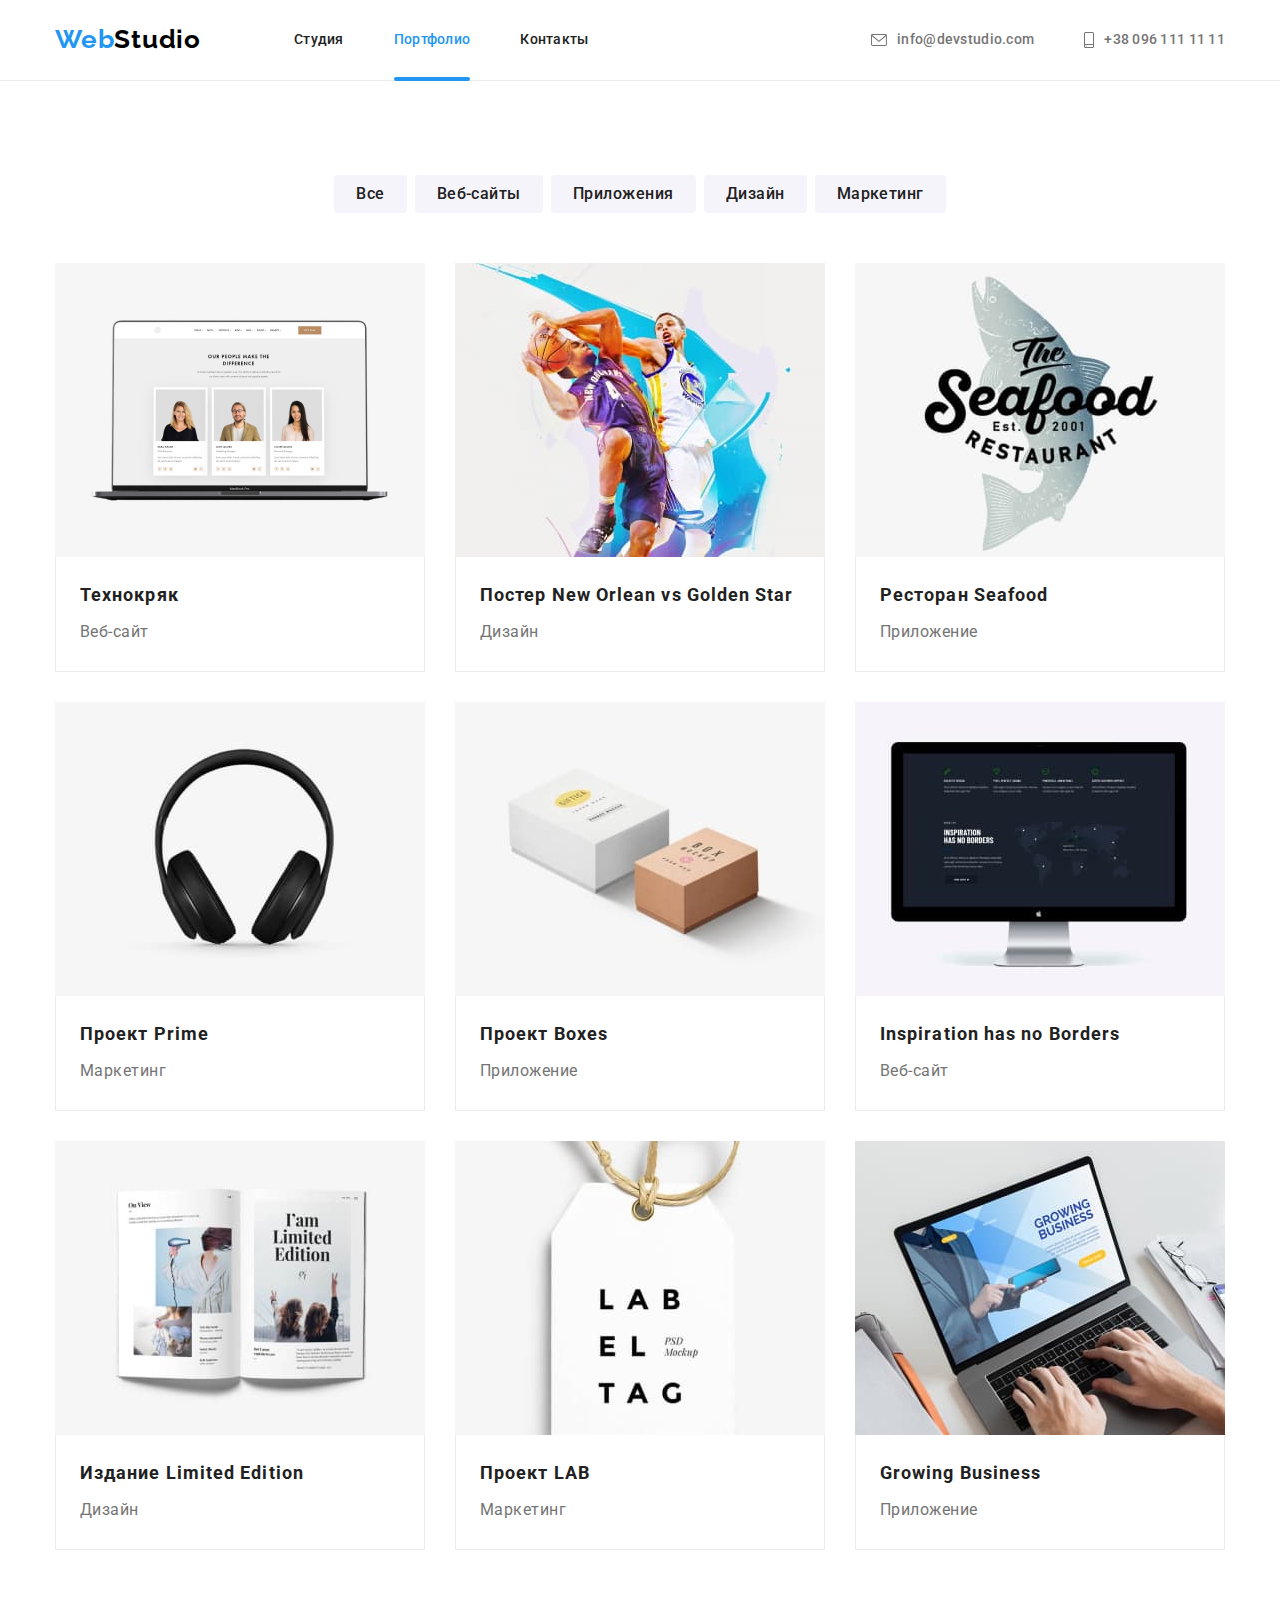
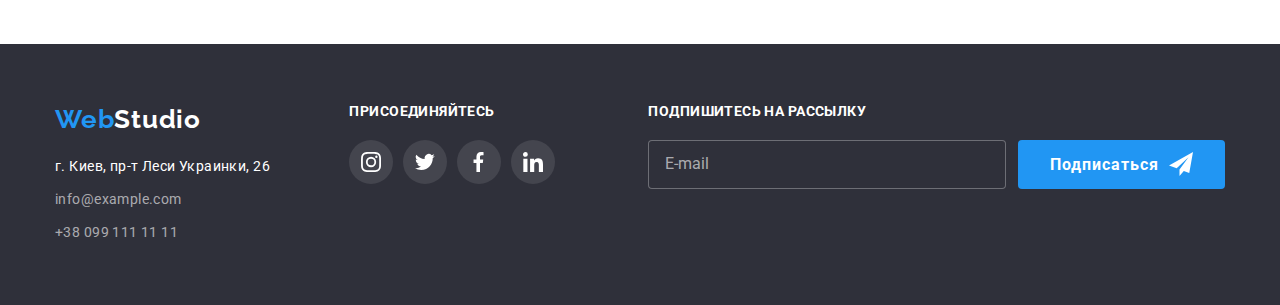
==== portfolio.html @ 85972982 "HW#8 Start" ====
<!DOCTYPE html>
<html lang="ru">
<head>
    <meta charset="UTF-8">
    <meta http-equiv="X-UA-Compatible" content="IE=edge">
    <meta name="viewport" content="width=device-width, initial-scale=1.0">
    <title>Document</title>
    <link rel="preconnect" href="https://fonts.googleapis.com">
    <link rel="preconnect" href="https://fonts.gstatic.com" crossorigin>
    <link href="https://fonts.googleapis.com/css2?family=Raleway:wght@700&family=Roboto:wght@400;500;700;900&display=swap"
        rel="stylesheet">
    <link rel="stylesheet" href="https://cdnjs.cloudflare.com/ajax/libs/modern-normalize/1.1.0/modern-normalize.min.css">
    <link rel="stylesheet" href="./css/main.min.css">
</head>
<body>
<header>

    <div class="container container--flex">
        <nav class="logo-nav-box">
            <a href="./index.html" class="logo logo--black logo--HeaderPosition">
                <span class="logo__part">Web</span>Studio
            </a>
            <ul class="site-nav list">
                <li class="site-nav__item"> <a href="./index.html"
                        class="site-nav__link">Студия</a></li>
                <li class="site-nav__item"> <a href="./portfolio.html" class="site-nav__link site-nav__link--current">Портфолио</a></li>
                <li class="site-nav__item"> <a href="" class="site-nav__link">Контакты</a></li>
            </ul>
        </nav>

        <ul class="header-contacts list">
            <li class="header-contacts__item">
                <a href="maito:info@devstudio.com" class="header-contacts__link">
                    <svg class="header-contacts__MailIcon">
                        <use href="./images/sprite.svg#icon-envelope"></use>
                    </svg>
                    info@devstudio.com
                </a>
            </li>
            <li class="header-contacts__item">
                <a href="tel:+380961111111" class="header-contacts__link">
                    <svg class="header-contacts__TelIcon">
                        <use href="./images/sprite.svg#icon-smartphone"></use>
                    </svg>
                    +38 096 111 11 11
                </a>
            </li>
        </ul>
    </div>


</header>
    <main>
        <section class="section">
            <div class="container">
                <h1 class="hidden-topic">Фильтр страницы портфолио</h1>
                <ul class="filters-list list">
                    <li class="secondary-button">
                        <button type=button class="secondary-button__button"> Все </button>
                    </li>
                    <li class="secondary-button">
                        <button type=button class="secondary-button__button"> Веб-сайты </button>
                    </li>
                    <li class="secondary-button">
                        <button type=button class="secondary-button__button"> Приложения </button>
                    </li>
                    <li class="secondary-button">
                        <button type=button class="secondary-button__button"> Дизайн </button>
                    </li>
                    <li class="secondary-button">
                        <button type=button class="secondary-button__button"> Маркетинг </button>
                    </li>
                </ul>

                <ul class="portfolio-list list">
                    <li class="portfolio">
                        <a class="portfolio__link" href="">
                            <div class="portfolio__thumb">
                                <img width="370" src="images/exempl-1.jpg" alt="leptop">
                                <div class="portfolio__modal">
                                    <p class="portfolio__description">
                                        Ресурс предлагает комплексные предложения с разным уровнем функционала и сервисов. Все это позволит посетителю
                                        получить
                                        исчерпывающие сведения о компании или частном лице.
                                    </p>
                                </div>
                            </div>
                            <div class="portfolio__sign">
                                <h2 class="portfolio__name list">Технокряк</h2>
                                <p class="portfolio__title list">Веб-сайт</p>
                            </div>
                        </a>
                    </li>

                    <li class="portfolio">
                        <a class="portfolio__link" href="">
                            <div class="portfolio__thumb">
                                <img width="370" src="images/exempl-2.jpg" alt="basketball poster">
                                <div class="portfolio__modal">
                                    <p class="portfolio__description">
                                        Ресурс предлагает комплексные предложения с разным уровнем функционала и сервисов. Все это позволит посетителю получить
                                        исчерпывающие сведения о компании или частном лице.
                                    </p>
                                </div>
                            </div>
                            <div class="portfolio__sign">
                                <h2 class="portfolio__name list">Постер New Orlean vs Golden Star</h2>
                                <p class="portfolio__title list">Дизайн</p>
                            </div>
                        </a>
                    </li>

                    <li class="portfolio">
                        <a class="portfolio__link" href="">
                            <div class="portfolio__thumb">
                                <img width="370" src="images/exempl-3.jpg" alt="restaurant logo">
                                <div class="portfolio__modal">
                                    <p class="portfolio__description">
                                        Ресурс предлагает комплексные предложения с разным уровнем функционала и сервисов. Все это позволит посетителю
                                        получить
                                        исчерпывающие сведения о компании или частном лице.
                                    </p>
                                </div>
                            </div>
                            <div class="portfolio__sign">
                                <h2 class="portfolio__name list">Ресторан Seafood</h2>
                                <p class="portfolio__title list">Приложение</p>
                            </div>
                        </a>
                    </li>

                    <li class="portfolio">
                        <a class="portfolio__link" href="">
                            <div class="portfolio__thumb">
                                <img width="370" src="images/exempl-4.jpg" alt="headset">
                                <div class="portfolio__modal">
                                    <p class="portfolio__description">
                                        Ресурс предлагает комплексные предложения с разным уровнем функционала и сервисов. Все это позволит посетителю
                                        получить
                                        исчерпывающие сведения о компании или частном лице.
                                    </p>
                                </div>
                            </div>
                            <div class="portfolio__sign">
                                <h2 class="portfolio__name list">Проект Prime</h2>
                                <p class="portfolio__title list">Маркетинг</p>
                            </div>
                        </a>
                    </li>

                    <li class="portfolio">
                        <a class="portfolio__link" href="">
                            <div class="portfolio__thumb">
                                <img width="370" src="images/exempl-5.jpg" alt="paper box">
                                <div class="portfolio__modal">
                                    <p class="portfolio__description">
                                        Ресурс предлагает комплексные предложения с разным уровнем функционала и сервисов. Все это позволит посетителю
                                        получить
                                        исчерпывающие сведения о компании или частном лице.
                                    </p>
                                </div>
                            </div>
                            <div class="portfolio__sign">
                                <h2 class="portfolio__name list">Проект Boxes</h2>
                                <p class="portfolio__title list">Приложение</p>
                            </div>    
                        </a>
                    </li>

                    <li class="portfolio">
                        <a class="portfolio__link" href="">
                            <div class="portfolio__thumb">
                                <img width="370" src="images/exempl-6.jpg" alt="monitor">
                                <div class="portfolio__modal">
                                    <p class="portfolio__description">
                                        Ресурс предлагает комплексные предложения с разным уровнем функционала и сервисов. Все это позволит посетителю
                                        получить
                                        исчерпывающие сведения о компании или частном лице.
                                    </p>
                                </div>
                            </div>
                            <div class="portfolio__sign">
                                <h2 class="portfolio__name list">Inspiration has no Borders</h2>
                                <p class="portfolio__title list">Веб-сайт</p>
                            </div>
                        </a>
                    </li>

                    <li class="portfolio">
                        <a class="portfolio__link" href="">
                            <div class="portfolio__thumb">
                                <img width="370" src="images/exempl-7.jpg" alt="magazin">
                                <div class="portfolio__modal">
                                    <p class="portfolio__description">
                                        Ресурс предлагает комплексные предложения с разным уровнем функционала и сервисов. Все это позволит посетителю
                                        получить
                                        исчерпывающие сведения о компании или частном лице.
                                    </p>
                                </div>
                            </div>
                            <div class="portfolio__sign">
                                <h2 class="portfolio__name list">Издание Limited Edition</h2>
                                <p class="portfolio__title list">Дизайн</p>
                            </div>
                        </a>
                    </li>

                    <li class="portfolio">
                        <a class="portfolio__link" href=""> 
                            <div class="portfolio__thumb">
                                <img width="370" src="images/exempl-8.jpg" alt="label">
                                <div class="portfolio__modal">
                                    <p class="portfolio__description">
                                        Ресурс предлагает комплексные предложения с разным уровнем функционала и сервисов. Все это позволит посетителю
                                        получить
                                        исчерпывающие сведения о компании или частном лице.
                                    </p>
                                </div>
                            </div>
                            <div class="portfolio__sign">
                                <h2 class="portfolio__name list">Проект LAB</h2>
                                <p class="portfolio__title list">Маркетинг</p>
                            </div>
                        </a>
                    </li>

                    <li class="portfolio">
                        <a class="portfolio__link" href="">
                            <div class="portfolio__thumb">
                                <img width="370" src="images/exempl-9.jpg" alt="notebook">
                                <div class="portfolio__modal">
                                    <p class="portfolio__description">
                                        Ресурс предлагает комплексные предложения с разным уровнем функционала и сервисов. Все это позволит посетителю
                                        получить
                                        исчерпывающие сведения о компании или частном лице.
                                    </p>
                                </div>
                            </div>
                            <div class="portfolio__sign">
                                <h2 class="portfolio__name list">Growing Business</h2>
                                <p class="portfolio__title list">Приложение</p>
                            </div>
                        </a>
                    </li>

                </ul>
            </div>
        </section>
        
        
    </main>
    <footer class="footer">
        <div class="container flex-box">
            <div class="logo-address-box">
                <a href="./index.html" class="logo logo--white logo--FooterPosition ">
                    <span class="logo__part">Web</span>Studio
                </a>
                <address>
                    <ul class="contact-list list">
                        <li class="contact">
                            <a href="https://goo.gl/maps/RLkWnAHmGfpUnPQ57" class="contact__item contact__item--white">
                                г. Киев, пр-т Леси Украинки, 26
                            </a>
                        </li>
                        <li class="contact">
                            <a href="mailto:info@example.com" class="contact__item">info@example.com</a>
                        </li>
                        <li class="contact">
                            <a href="tel:+380991111111" class="contact__item">+38 099 111 11 11</a>
                        </li>
                    </ul>
                </address>
            </div>
    
            <div class="footer-soxial-link-box">
                <h3 class="footer-social-link-text">присоединяйтесь</h3>
                <ul class="social-list list">
                    <li class="social-link">
                        <a class="social-link__link social-link__link--color" href="#">
                            <svg class="social-link__icon">
                                <use href="./images/sprite.svg#icon-instagram"> </use>
                            </svg>
                        </a>
                    </li>
                    <li class="social-link">
                        <a class="social-link__link social-link__link--color" href="#">
                            <svg class="social-link__icon">
                                <use href="./images/sprite.svg#icon-twitter"> </use>
                            </svg>
                        </a>
                    </li>
                    <li class="social-link">
                        <a class="social-link__link social-link__link--color" href="#">
                            <svg class="social-link__icon">
                                <use href="./images/sprite.svg#icon-fb"> </use>
                            </svg>
                        </a>
                    </li>
                    <li class="social-link">
                        <a class="social-link__link social-link__link--color" href="#">
                            <svg class="social-link__icon">
                                <use href="./images/sprite.svg#icon-linkedin"> </use>
                            </svg>
                        </a>
                    </li>
                </ul>
            </div>
    
            <div class="footer-subscription">
                <form>
                    <label for="email">
                        <h3 class="footer-subscription__title">подпишитесь на рассылку</h3>
                    </label>
                    <div class="subscription">
                        <input class="subscription__input" type="email" name="user-email" id="email" placeholder="E-mail">
                        <button class="primary-button primary-button--margin" type="submit">Подписаться
                            <svg class="subscription__icon">
                                <use href="./images/sprite.svg#icon-isend"></use>
                            </svg>
                        </button>
                    </div>
                </form>
            </div>
    
        </div>
    </footer>
</body>
</html>
---- css/main.min.css ----
html{-webkit-box-sizing:border-box;box-sizing:border-box}*,*::after,*::before{-webkit-box-sizing:inherit;box-sizing:inherit}img{display:block;max-width:100%;height:auto}body{color:#757575;background-color:#fff;font-family:roboto, sans-serif;text-decoration:none}header{border-bottom:1px solid #ececec}.footer{background-color:#2f303a;padding-top:60px;padding-bottom:60px}.backdrop{position:fixed;top:0;left:0;width:100%;height:100%;background:rgba(0,0,0,0.2);opacity:1;-webkit-transform:scale(1);transform:scale(1);-webkit-transition:opacity 250ms cubic-bezier(0.4, 0, 0.2, 1),visibility 250ms cubic-bezier(0.4, 0, 0.2, 1),-webkit-transform 250ms cubic-bezier(0.4, 0, 0.2, 1);transition:opacity 250ms cubic-bezier(0.4, 0, 0.2, 1),visibility 250ms cubic-bezier(0.4, 0, 0.2, 1),-webkit-transform 250ms cubic-bezier(0.4, 0, 0.2, 1);transition:opacity 250ms cubic-bezier(0.4, 0, 0.2, 1),visibility 250ms cubic-bezier(0.4, 0, 0.2, 1),transform 250ms cubic-bezier(0.4, 0, 0.2, 1);transition:opacity 250ms cubic-bezier(0.4, 0, 0.2, 1),visibility 250ms cubic-bezier(0.4, 0, 0.2, 1),transform 250ms cubic-bezier(0.4, 0, 0.2, 1),-webkit-transform 250ms cubic-bezier(0.4, 0, 0.2, 1)}.list{list-style:none;padding:0;margin:0}.topic{font-weight:700;font-size:36px;line-height:1.16;text-align:center;letter-spacing:0.03em;margin-bottom:50px;color:#212121;margin-top:0}.hidden-topic{position:absolute;width:1px;height:1px;margin:-1px;border:0;padding:0;white-space:nowrap;-webkit-clip-path:inset(100%);clip-path:inset(100%);clip:rect(0 0 0 0);overflow:hidden}.container{margin-left:auto;margin-right:auto;width:1200px;padding:0 15px}.container--TextCenter{text-align:center}.container--flex{display:-webkit-box;display:-ms-flexbox;display:flex;-webkit-box-align:center;-ms-flex-align:center;align-items:center}.section{padding-top:94px;padding-bottom:94px}.section--paddingTop{padding-top:0}.section--grey{background-color:#f5f4fa}.flex-box{display:-webkit-box;display:-ms-flexbox;display:flex;-webkit-box-pack:justify;-ms-flex-pack:justify;justify-content:space-between}.flex-box--wrap{-ms-flex-wrap:wrap;flex-wrap:wrap}.is-hidden{visibility:hidden;opacity:0;pointer-events:none;-webkit-transform:scale(0);transform:scale(0)}.checkbox{display:-webkit-box;display:-ms-flexbox;display:flex;-webkit-box-align:center;-ms-flex-align:center;align-items:center}.checkbox__box{position:absolute;-webkit-appearance:none;-moz-appearance:none;appearance:none;opacity:0}.checkbox__icon{width:16px;height:15px;border:2px solid #212121;border-radius:2px;margin-right:7px}.checkbox__box:checked+.checkbox__icon{background-size:contain;background-image:url(/images/checkbox-icon-on.svg);background-color:#2196f3;background-origin:border-box;border-color:#2196f3}.client__link{display:-webkit-box;display:-ms-flexbox;display:flex;fill:#afb1b8;width:170px;height:92px;-webkit-box-align:center;-ms-flex-align:center;align-items:center;-webkit-box-pack:center;-ms-flex-pack:center;justify-content:center;border:1px solid #afb1b8;border-radius:3px;-webkit-transition:fill 250ms cubic-bezier(0.4, 0, 0.2, 1),border-radius 250ms cubic-bezier(0.4, 0, 0.2, 1),border 250ms cubic-bezier(0.4, 0, 0.2, 1);transition:fill 250ms cubic-bezier(0.4, 0, 0.2, 1),border-radius 250ms cubic-bezier(0.4, 0, 0.2, 1),border 250ms cubic-bezier(0.4, 0, 0.2, 1)}.client__icon{height:60px;width:106px}.client__link:not(:last-child){margin-right:30px}.client__link:hover,.client__link:focus{display:-webkit-box;display:-ms-flexbox;display:flex;fill:#2196f3;width:170px;height:92px;border:1px solid #2196f3;border-radius:3px}.crewman{width:270px;border-radius:0px 0px 4px 4px;background-color:#fff;-webkit-box-shadow:0px 1px 3px rgba(0,0,0,0.12),0px 1px 1px rgba(0,0,0,0.14),0px 2px 1px rgba(0,0,0,0.2);box-shadow:0px 1px 3px rgba(0,0,0,0.12),0px 1px 1px rgba(0,0,0,0.14),0px 2px 1px rgba(0,0,0,0.2)}.crewman__caption{padding:30px 0}.crewman__name{display:block;margin:0;font-weight:500;font-size:16px;line-height:1.18;text-align:center;letter-spacing:0.03em;color:#212121}.crewman__title{display:block;margin-top:10px;font-size:16px;line-height:1.18;text-align:center;letter-spacing:0.03em}.features{width:270px}.features__IconBox{display:-webkit-box;display:-ms-flexbox;display:flex;background-color:#f5f4fa;width:270px;height:120px;-webkit-box-align:center;-ms-flex-align:center;align-items:center;-webkit-box-pack:center;-ms-flex-pack:center;justify-content:center;border-radius:3px;margin-bottom:30px}.features__icon{width:70px;height:70px}.features__title{color:#212121;font-weight:700;font-size:14px;line-height:1.14;letter-spacing:0.03em;text-transform:uppercase;margin-bottom:10px}.features__text{font-size:14px;line-height:1.71;letter-spacing:0.03em}.logo-address-box{-webkit-box-flex:1;-ms-flex-positive:1;flex-grow:1}.contact{content:""}.contact:not(:last-child){margin-bottom:9px}.contact__item{display:inline-block;color:rgba(255,255,255,0.6);font-size:14px;line-height:1.71;letter-spacing:0.03em;text-decoration:none;font-style:normal;-webkit-transition:color 250ms cubic-bezier(0.4, 0, 0.2, 1);transition:color 250ms cubic-bezier(0.4, 0, 0.2, 1)}.contact__item--white{color:#fff}.contact__item:hover,.contact__item:focus{color:#2196f3}.header-contacts{display:-webkit-box;display:-ms-flexbox;display:flex;-webkit-box-align:center;-ms-flex-align:center;align-items:center;margin-left:auto;font-weight:500;font-size:14px;line-height:1.14;letter-spacing:0.02em}.header-contacts__item:not(:last-child){margin-right:50px}.header-contacts__link{color:#757575;text-decoration:none;display:-webkit-box;display:-ms-flexbox;display:flex;-webkit-box-align:center;-ms-flex-align:center;align-items:center;-webkit-transition:color 250ms cubic-bezier(0.4, 0, 0.2, 1);transition:color 250ms cubic-bezier(0.4, 0, 0.2, 1)}.header-contacts__MailIcon{width:16px;height:12px;margin-right:10px;fill:currentColor}.header-contacts__TelIcon{width:10px;height:16px;margin-right:10px;fill:currentColor}.header-contacts__link:hover,.header-contacts__link:focus{color:#2196f3}.hero{background-color:#2f303a;background-image:-webkit-gradient(linear, left top, right top, from(rgba(47,48,58,0.4)), to(rgba(47,48,58,0.4))),url(../images/hero-background-img.jpg);background-image:linear-gradient(to right, rgba(47,48,58,0.4), rgba(47,48,58,0.4)),url(../images/hero-background-img.jpg);background-repeat:no-repeat;background-position:center;background-size:cover;height:600px;max-width:1600px;margin-left:auto;margin-right:auto;text-align:center;padding:200px 0}.hero__title{display:inline-block;margin-top:0;margin-bottom:30px;color:#fff;max-width:696px;font-weight:900;font-size:44px;line-height:1.36;letter-spacing:0.06em;text-transform:uppercase}.logo-nav-box{display:-webkit-box;display:-ms-flexbox;display:flex;-webkit-box-align:center;-ms-flex-align:center;align-items:center}.logo{font-weight:700;font-size:26px;line-height:1.2;font-family:raleway, sans-serif;letter-spacing:0.03em;text-decoration:none;-webkit-transition:color 250ms cubic-bezier(0.4, 0, 0.2, 1);transition:color 250ms cubic-bezier(0.4, 0, 0.2, 1)}.logo--black{color:#000}.logo--white{color:#fff}.logo--HeaderPosition{margin-right:93px}.logo--FooterPosition{display:inline-block;margin-bottom:20px}.logo:hover,.logo:focus{color:#2196f3}.logo__part{color:#2196f3}.modal{position:absolute;top:50%;left:50%;-webkit-transform:translate(-50%, -50%);transform:translate(-50%, -50%);min-width:528px;min-height:581px;background-color:#fff;padding:40px 40px;-webkit-box-shadow:0px 1px 3px rgba(0,0,0,0.12),0px 1px 1px rgba(0,0,0,0.14),0px 2px 1px rgba(0,0,0,0.2);box-shadow:0px 1px 3px rgba(0,0,0,0.12),0px 1px 1px rgba(0,0,0,0.14),0px 2px 1px rgba(0,0,0,0.2);border-radius:4px}.modal__closebutton{position:absolute;top:8px;right:8px;width:30px;height:30px;display:-webkit-box;display:-ms-flexbox;display:flex;-webkit-box-pack:center;-ms-flex-pack:center;justify-content:center;-webkit-box-align:center;-ms-flex-align:center;align-items:center;border:1px solid rgba(0,0,0,0.1);border-radius:50%;cursor:pointer;background-color:#fff;-webkit-transition:fill 250ms cubic-bezier(0.4, 0, 0.2, 1);transition:fill 250ms cubic-bezier(0.4, 0, 0.2, 1)}.modal__closebutton:hover,.modal__closebutton:focus{color:#2196f3;fill:#2196f3}.modal__closeicon{width:30px;height:30px}.modal__form{display:-webkit-box;display:-ms-flexbox;display:flex;-webkit-box-orient:vertical;-webkit-box-direction:normal;-ms-flex-direction:column;flex-direction:column;-webkit-box-align:center;-ms-flex-align:center;align-items:center;-webkit-box-pack:center;-ms-flex-pack:center;justify-content:center}.modal__title{margin-top:0;margin-bottom:12px;font-size:20px;line-height:1.15;letter-spacing:0.03em;color:#212121}.modal__inputbox{display:-webkit-box;display:-ms-flexbox;display:flex;-webkit-box-orient:vertical;-webkit-box-direction:normal;-ms-flex-direction:column;flex-direction:column;position:relative;width:100%;margin-bottom:10px;font-size:12px;line-height:1.14;letter-spacing:0.01em;color:#757575}.modal__input{-webkit-box-sizing:border-box;box-sizing:border-box;height:40px;border-radius:4px;padding-left:40px;margin-top:4px;border:1px solid rgba(33,33,33,0.2);-webkit-transition:border-color 250ms cubic-bezier(0.4, 0, 0.2, 1);transition:border-color 250ms cubic-bezier(0.4, 0, 0.2, 1)}.modal__input:focus{border-color:#2196f3}.modal__input:focus+.modal__inputicon{fill:#2196f3}.modal__inputicon{position:absolute;width:18px;height:18px;left:12px;bottom:11px;-webkit-transition:fill 250ms cubic-bezier(0.4, 0, 0.2, 1);transition:fill 250ms cubic-bezier(0.4, 0, 0.2, 1)}.modal__commentbox{display:-webkit-box;display:-ms-flexbox;display:flex;-webkit-box-orient:vertical;-webkit-box-direction:normal;-ms-flex-direction:column;flex-direction:column;width:100%;margin-bottom:20px;font-size:12px;line-height:1.14;letter-spacing:0.01em;color:#757575}.modal__commenttextarea{height:120px;padding:12px 16px;margin-top:4px;border:1px solid rgba(33,33,33,0.2);border-radius:4px;resize:none}.modal__commenttextarea::-webkit-input-placeholder{font-size:14px;line-height:1.14;letter-spacing:0.01em;color:rgba(117,117,117,0.5)}.modal__commenttextarea:-ms-input-placeholder{font-size:14px;line-height:1.14;letter-spacing:0.01em;color:rgba(117,117,117,0.5)}.modal__commenttextarea::-ms-input-placeholder{font-size:14px;line-height:1.14;letter-spacing:0.01em;color:rgba(117,117,117,0.5)}.modal__commenttextarea::placeholder{font-size:14px;line-height:1.14;letter-spacing:0.01em;color:rgba(117,117,117,0.5)}.modal__policy{margin-bottom:30px;font-size:14px;line-height:1.71;letter-spacing:0.03em;color:#757575}.modal__policylink{-webkit-text-decoration-line:underline;text-decoration-line:underline;color:#2196f3}.portfolio-list{display:-webkit-box;display:-ms-flexbox;display:flex;-ms-flex-wrap:wrap;flex-wrap:wrap}.portfolio{position:relative;margin-right:30px;margin-bottom:30px;width:370px}.portfolio:nth-child(3n){margin-right:0}.portfolio:nth-last-child(-n+3){margin-bottom:0px}.portfolio__link{display:block;text-decoration:none;-webkit-transition:-webkit-box-shadow 250ms cubic-bezier(0.4, 0, 0.2, 1);transition:-webkit-box-shadow 250ms cubic-bezier(0.4, 0, 0.2, 1);transition:box-shadow 250ms cubic-bezier(0.4, 0, 0.2, 1);transition:box-shadow 250ms cubic-bezier(0.4, 0, 0.2, 1), -webkit-box-shadow 250ms cubic-bezier(0.4, 0, 0.2, 1)}.portfolio__link:hover,.portfolio__link:focus{background-color:#fff;color:#2196f3;-webkit-box-shadow:0px 1px 1px rgba(0,0,0,0.12),0px 4px 4px rgba(0,0,0,0.06),1px 4px 6px rgba(0,0,0,0.16);box-shadow:0px 1px 1px rgba(0,0,0,0.12),0px 4px 4px rgba(0,0,0,0.06),1px 4px 6px rgba(0,0,0,0.16)}.portfolio__thumb{overflow:hidden;position:relative}.portfolio__description{margin:0;font-size:18px;line-height:1.55;letter-spacing:0.03em;color:#fff}.portfolio__sign{border-left:1px solid #ececec;border-right:1px solid #ececec;border-bottom:1px solid #ececec;padding-left:24px;padding-top:20px;padding-bottom:24px;padding-right:20px}.portfolio__name{color:#212121;font-weight:700;font-size:18px;line-height:2;letter-spacing:0.06em}.portfolio__title{color:#757575;margin-top:4px;font-size:16px;line-height:1.87;letter-spacing:0.03em;display:block}.portfolio__modal{display:-webkit-box;display:-ms-flexbox;display:flex;position:absolute;-webkit-box-align:center;-ms-flex-align:center;align-items:center;-webkit-box-pack:center;-ms-flex-pack:center;justify-content:center;border:1px solid #000000;-webkit-box-shadow:0px 4px 4px rgba(0,0,0,0.25);box-shadow:0px 4px 4px rgba(0,0,0,0.25);padding:63px 24px;width:100%;height:100%;top:0;background:rgba(33,150,243,0.9);pointer-events:none;opacity:0;-webkit-transform:translateY(294px);transform:translateY(294px);-webkit-transition:opacity 250ms cubic-bezier(0.4, 0, 0.2, 1),-webkit-transform 250ms cubic-bezier(0.4, 0, 0.2, 1);transition:opacity 250ms cubic-bezier(0.4, 0, 0.2, 1),-webkit-transform 250ms cubic-bezier(0.4, 0, 0.2, 1);transition:opacity 250ms cubic-bezier(0.4, 0, 0.2, 1),transform 250ms cubic-bezier(0.4, 0, 0.2, 1);transition:opacity 250ms cubic-bezier(0.4, 0, 0.2, 1),transform 250ms cubic-bezier(0.4, 0, 0.2, 1),-webkit-transform 250ms cubic-bezier(0.4, 0, 0.2, 1)}.portfolio__link:hover .portfolio__modal,.portfolio__link:focus .portfolio__modal{opacity:1;-webkit-transform:translateY(0);transform:translateY(0)}.primary-button{display:-webkit-box;display:-ms-flexbox;display:flex;-webkit-box-align:center;-ms-flex-align:center;align-items:center;margin:auto;border-radius:4px;padding:10px 32px;font-weight:700;font-size:16px;line-height:1.87;letter-spacing:0.06em;cursor:pointer;border:0px solid transparent;background-color:#2196f3;color:#fff;-webkit-transition:color 250ms cubic-bezier(0.4, 0, 0.2, 1),background-color 250ms cubic-bezier(0.4, 0, 0.2, 1);transition:color 250ms cubic-bezier(0.4, 0, 0.2, 1),background-color 250ms cubic-bezier(0.4, 0, 0.2, 1)}.primary-button:hover,.primary-button:focus{background-color:#188ce8;color:#fff}.primary-button--margin{margin-left:12px}.primary-button--shadow{-webkit-transition:-webkit-box-shadow 250ms cubic-bezier(0.4, 0, 0.2, 1);transition:-webkit-box-shadow 250ms cubic-bezier(0.4, 0, 0.2, 1);transition:box-shadow 250ms cubic-bezier(0.4, 0, 0.2, 1);transition:box-shadow 250ms cubic-bezier(0.4, 0, 0.2, 1), -webkit-box-shadow 250ms cubic-bezier(0.4, 0, 0.2, 1)}.primary-button--shadow:hover,.primary-button--shadow:focus{-webkit-box-shadow:0px 4px 4px rgba(0,0,0,0.15);box-shadow:0px 4px 4px rgba(0,0,0,0.15)}.filters-list{display:-webkit-box;display:-ms-flexbox;display:flex;-webkit-box-pack:center;-ms-flex-pack:center;justify-content:center;margin-bottom:50px}.secondary-button{content:""}.secondary-button:not(:last-child){margin-right:8px}.secondary-button__button{background-color:#f5f4fa;color:#212121;font-family:"Roboto";font-weight:500;font-size:16px;line-height:1.62;text-align:center;letter-spacing:0.03em;cursor:pointer;border-radius:4px;padding:6px 22px;border:transparent;-webkit-transition:background-color 250ms cubic-bezier(0.4, 0, 0.2, 1),color 250ms cubic-bezier(0.4, 0, 0.2, 1),-webkit-box-shadow 250ms cubic-bezier(0.4, 0, 0.2, 1);transition:background-color 250ms cubic-bezier(0.4, 0, 0.2, 1),color 250ms cubic-bezier(0.4, 0, 0.2, 1),-webkit-box-shadow 250ms cubic-bezier(0.4, 0, 0.2, 1);transition:background-color 250ms cubic-bezier(0.4, 0, 0.2, 1),color 250ms cubic-bezier(0.4, 0, 0.2, 1),box-shadow 250ms cubic-bezier(0.4, 0, 0.2, 1);transition:background-color 250ms cubic-bezier(0.4, 0, 0.2, 1),color 250ms cubic-bezier(0.4, 0, 0.2, 1),box-shadow 250ms cubic-bezier(0.4, 0, 0.2, 1),-webkit-box-shadow 250ms cubic-bezier(0.4, 0, 0.2, 1)}.secondary-button__button:hover,.secondary-button__button:focus{background-color:#2196f3;color:#fff;-webkit-box-shadow:0px 3px 1px rgba(0,0,0,0.1),0px 1px 2px rgba(0,0,0,0.08),0px 2px 2px rgba(0,0,0,0.12);box-shadow:0px 3px 1px rgba(0,0,0,0.1),0px 1px 2px rgba(0,0,0,0.08),0px 2px 2px rgba(0,0,0,0.12);border-radius:4px}.site-nav{display:-webkit-box;display:-ms-flexbox;display:flex;font-weight:500;font-size:14px;line-height:1.14;letter-spacing:0.02em}.site-nav__item:not(:last-child){margin-right:50px}.site-nav__link{color:#212121;text-decoration:none;display:block;padding-top:32px;padding-bottom:32px;-webkit-transition:color 250ms cubic-bezier(0.4, 0, 0.2, 1);transition:color 250ms cubic-bezier(0.4, 0, 0.2, 1)}.site-nav__link--current{position:relative;color:#2196f3}.site-nav__link--current::after{content:"";position:absolute;bottom:-1px;left:0;width:100%;border:2px solid #2196f3;border-radius:2px;background-color:#2196f3}.site-nav__link:hover,.site-nav__link:focus{color:#2196f3}.social-list{display:-webkit-box;display:-ms-flexbox;display:flex;-webkit-box-pack:center;-ms-flex-pack:center;justify-content:center;margin-top:16px;padding:0}.footer-soxial-link-box{margin-left:70px}.footer-social-link-text{margin-top:0;margin-bottom:20px;font-size:14px;line-height:1.14;letter-spacing:0.03em;text-transform:uppercase;color:#fff}.social-link{content:""}.social-link:not(:last-child){margin-right:10px}.social-link__link{display:-webkit-box;display:-ms-flexbox;display:flex;-webkit-box-pack:center;-ms-flex-pack:center;justify-content:center;-webkit-box-align:center;-ms-flex-align:center;align-items:center;height:44px;width:44px;background-color:#fff;border-radius:50%;fill:#afb1b8;-webkit-transition:fill 250ms cubic-bezier(0.4, 0, 0.2, 1),background-color 250ms cubic-bezier(0.4, 0, 0.2, 1);transition:fill 250ms cubic-bezier(0.4, 0, 0.2, 1),background-color 250ms cubic-bezier(0.4, 0, 0.2, 1)}.social-link__link--color{background-color:rgba(255,255,255,0.1);fill:#fff}.social-link__icon{width:20px;height:20px}.social-link__link:hover,.social-link__link:focus{background-color:#2196f3;fill:#fff}.footer-subscription{margin-left:93px}.footer-subscription__title{margin:0;font-size:14px;line-height:1.14;letter-spacing:0.03em;text-transform:uppercase;color:#fff}.subscription{display:-webkit-box;display:-ms-flexbox;display:flex;margin-top:20px}.subscription__input{width:358px;border:1px solid rgba(255,255,255,0.3);border-radius:4px;padding-left:16px;background-color:#2f303a;color:#fff}.subscription__input::-webkit-input-placeholder{color:rgba(255,255,255,0.6)}.subscription__input:-ms-input-placeholder{color:rgba(255,255,255,0.6)}.subscription__input::-ms-input-placeholder{color:rgba(255,255,255,0.6)}.subscription__input::placeholder{color:rgba(255,255,255,0.6)}.subscription__icon{margin-left:10px;width:24px;height:24px}.what-we-do{position:relative}.what-we-do__bg{display:-webkit-box;display:-ms-flexbox;display:flex;-webkit-box-align:center;-ms-flex-align:center;align-items:center;-webkit-box-pack:center;-ms-flex-pack:center;justify-content:center;width:370px;height:70px;background-color:rgba(47,48,58,0.8);position:absolute;bottom:0}.what-we-do__text{margin:0;font-size:14px;font-weight:700;line-height:1.14;letter-spacing:0.03em;text-align:center;color:#fff;text-transform:uppercase}.what-we-do{position:relative}.what-we-do__bg{display:-webkit-box;display:-ms-flexbox;display:flex;-webkit-box-align:center;-ms-flex-align:center;align-items:center;-webkit-box-pack:center;-ms-flex-pack:center;justify-content:center;width:370px;height:70px;background-color:rgba(47,48,58,0.8);position:absolute;bottom:0}.what-we-do__text{margin:0;font-size:14px;font-weight:700;line-height:1.14;letter-spacing:0.03em;text-align:center;color:#fff;text-transform:uppercase}
/*# sourceMappingURL=main.min.css.map */
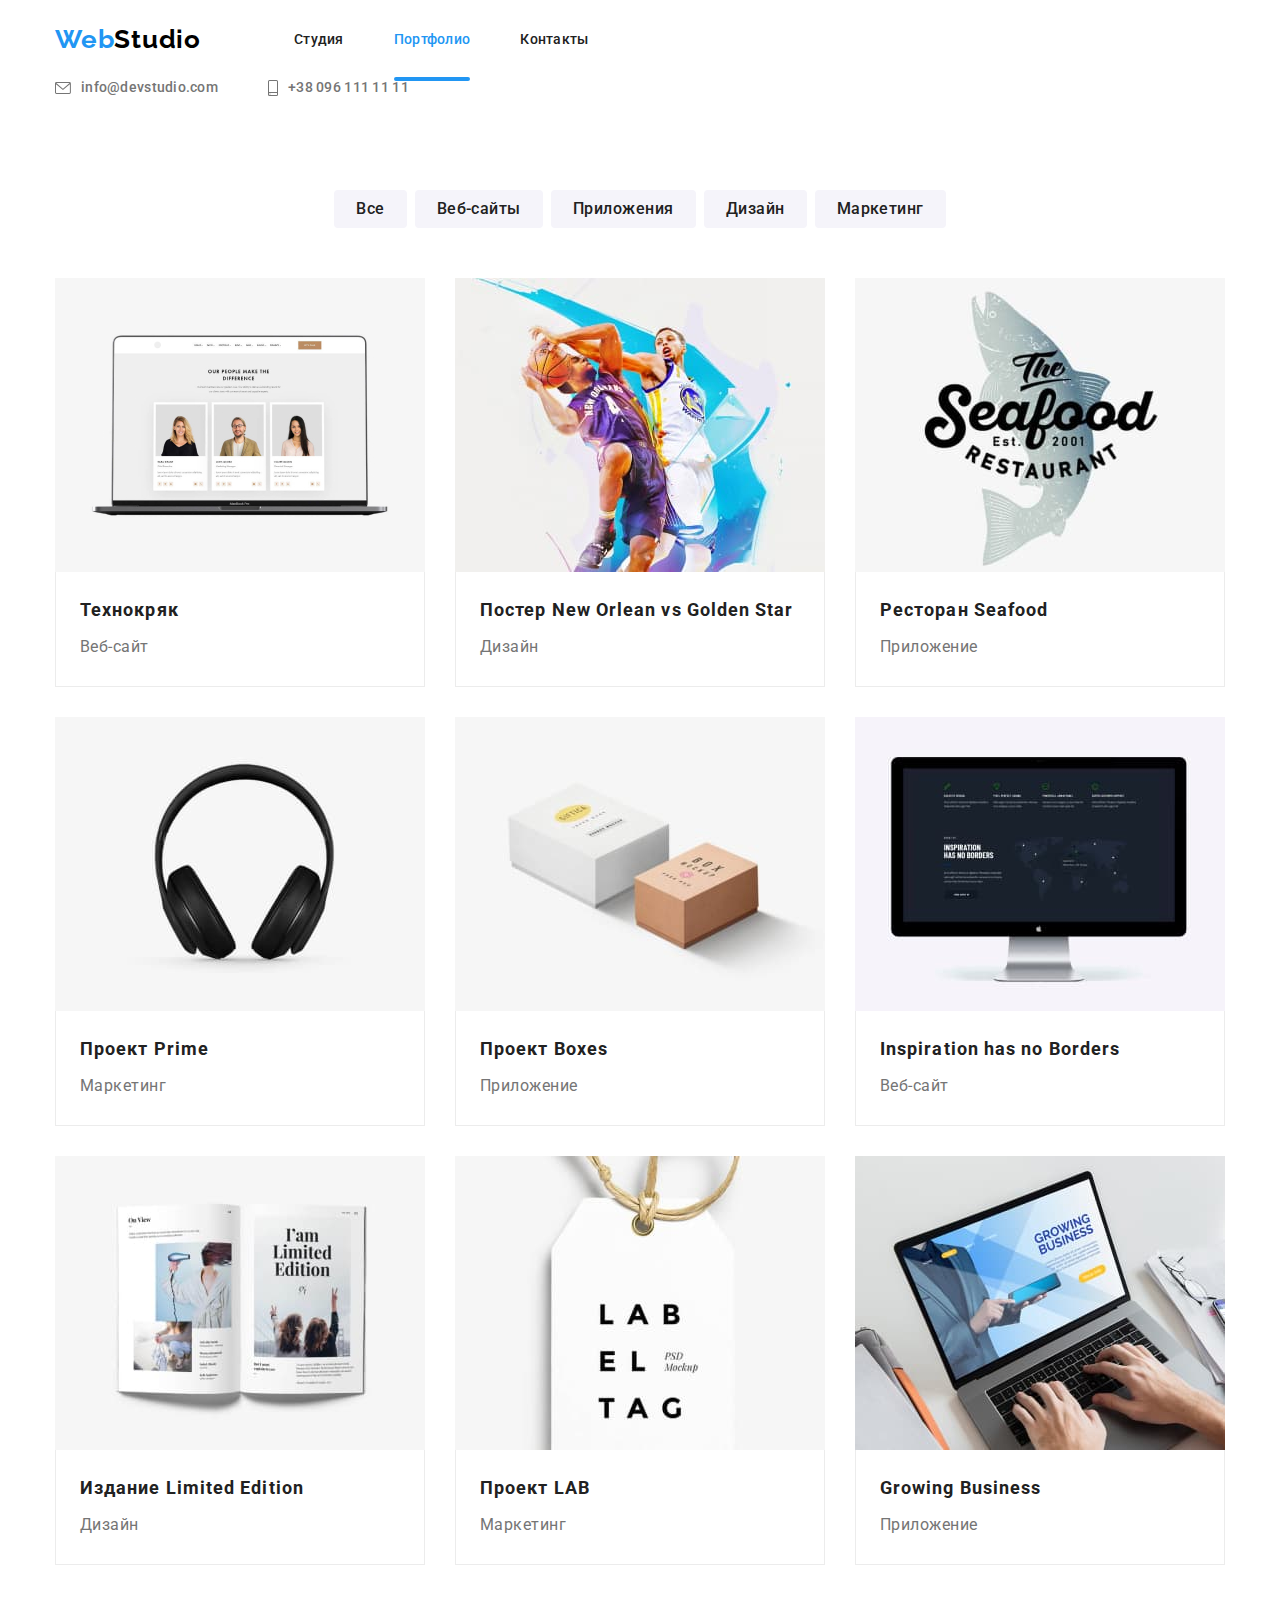
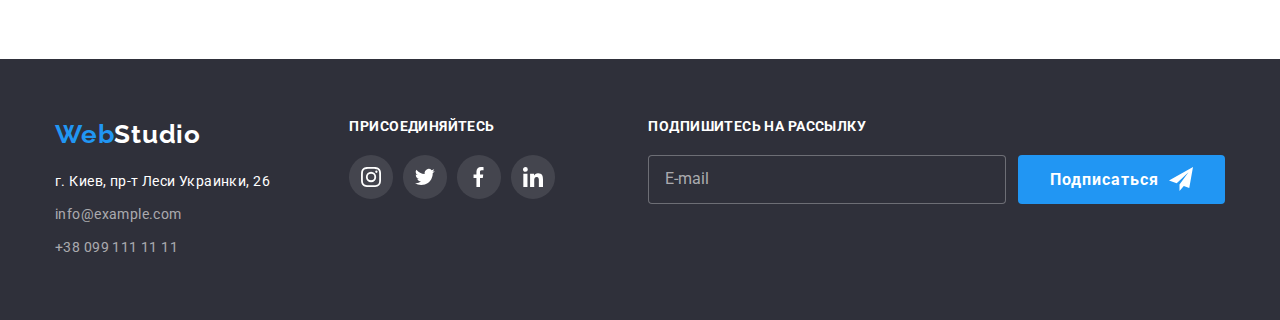
==== commit 561d8a4e: "HW#7 парвкі" ====
--- a/portfolio.html
+++ b/portfolio.html
@@ -10,7 +10,7 @@
     <link href="https://fonts.googleapis.com/css2?family=Raleway:wght@700&family=Roboto:wght@400;500;700;900&display=swap"
         rel="stylesheet">
     <link rel="stylesheet" href="https://cdnjs.cloudflare.com/ajax/libs/modern-normalize/1.1.0/modern-normalize.min.css">
-    <link rel="stylesheet" href="./css/main.min.css">
+    <link rel="stylesheet" href="./css/mail.min.css">
 </head>
 <body>
 <header>
--- a/css/mail.min.css
+++ b/css/mail.min.css
@@ -0,0 +1,2 @@
+html{-webkit-box-sizing:border-box;box-sizing:border-box}*,*::after,*::before{-webkit-box-sizing:inherit;box-sizing:inherit}img{display:block;max-width:100%;height:auto}body{color:#757575;background-color:#fff;font-family:roboto, sans-serif;text-decoration:none}.footer{background-color:#2f303a;padding-top:60px;padding-bottom:60px}.backdrop{position:fixed;top:0;left:0;width:100%;height:100%;background:rgba(0,0,0,0.2);opacity:1;-webkit-transform:scale(1);transform:scale(1);-webkit-transition:opacity 250ms cubic-bezier(0.4, 0, 0.2, 1),visibility 250ms cubic-bezier(0.4, 0, 0.2, 1),-webkit-transform 250ms cubic-bezier(0.4, 0, 0.2, 1);transition:opacity 250ms cubic-bezier(0.4, 0, 0.2, 1),visibility 250ms cubic-bezier(0.4, 0, 0.2, 1),-webkit-transform 250ms cubic-bezier(0.4, 0, 0.2, 1);transition:opacity 250ms cubic-bezier(0.4, 0, 0.2, 1),visibility 250ms cubic-bezier(0.4, 0, 0.2, 1),transform 250ms cubic-bezier(0.4, 0, 0.2, 1);transition:opacity 250ms cubic-bezier(0.4, 0, 0.2, 1),visibility 250ms cubic-bezier(0.4, 0, 0.2, 1),transform 250ms cubic-bezier(0.4, 0, 0.2, 1),-webkit-transform 250ms cubic-bezier(0.4, 0, 0.2, 1)}.list{list-style:none;padding:0;margin:0}.topic{font-weight:700;font-size:36px;line-height:1.16;text-align:center;letter-spacing:0.03em;margin-bottom:50px;color:#212121;margin-top:0}.hidden-topic{position:absolute;width:1px;height:1px;margin:-1px;border:0;padding:0;white-space:nowrap;-webkit-clip-path:inset(100%);clip-path:inset(100%);clip:rect(0 0 0 0);overflow:hidden}.container{margin-left:auto;margin-right:auto;width:1200px;padding:0 15px}.container--TextCenter{text-align:center}.section{padding-top:94px;padding-bottom:94px}.section--paddingTop{padding-top:0}.section--grey{background-color:#f5f4fa}.flex-box{display:-webkit-box;display:-ms-flexbox;display:flex;-webkit-box-pack:justify;-ms-flex-pack:justify;justify-content:space-between}.flex-box--wrap{-ms-flex-wrap:wrap;flex-wrap:wrap}.is-hidden{visibility:hidden;opacity:0;pointer-events:none;-webkit-transform:scale(0);transform:scale(0)}.header{border-bottom:1px solid #ececec}.header__conteiner{display:-webkit-box;display:-ms-flexbox;display:flex;-webkit-box-align:center;-ms-flex-align:center;align-items:center}.checkbox{display:-webkit-box;display:-ms-flexbox;display:flex;-webkit-box-align:center;-ms-flex-align:center;align-items:center}.checkbox__box{position:absolute;-webkit-appearance:none;-moz-appearance:none;appearance:none;opacity:0}.checkbox__icon{width:16px;height:15px;border:2px solid #212121;border-radius:2px;margin-right:7px}.checkbox__box:checked+.checkbox__icon{background-size:contain;background-image:url(/images/checkbox-icon-on.svg);background-color:#2196f3;background-origin:border-box;border-color:#2196f3}.client__link{display:-webkit-box;display:-ms-flexbox;display:flex;fill:#afb1b8;width:170px;height:92px;-webkit-box-align:center;-ms-flex-align:center;align-items:center;-webkit-box-pack:center;-ms-flex-pack:center;justify-content:center;border:1px solid #afb1b8;border-radius:3px;-webkit-transition:fill 250ms cubic-bezier(0.4, 0, 0.2, 1),border-radius 250ms cubic-bezier(0.4, 0, 0.2, 1),border 250ms cubic-bezier(0.4, 0, 0.2, 1);transition:fill 250ms cubic-bezier(0.4, 0, 0.2, 1),border-radius 250ms cubic-bezier(0.4, 0, 0.2, 1),border 250ms cubic-bezier(0.4, 0, 0.2, 1)}.client__icon{height:60px;width:106px}.client__link:not(:last-child){margin-right:30px}.client__link:hover,.client__link:focus{display:-webkit-box;display:-ms-flexbox;display:flex;fill:#2196f3;width:170px;height:92px;border:1px solid #2196f3;border-radius:3px}.crewman{width:270px;border-radius:0px 0px 4px 4px;background-color:#fff;-webkit-box-shadow:0px 1px 3px rgba(0,0,0,0.12),0px 1px 1px rgba(0,0,0,0.14),0px 2px 1px rgba(0,0,0,0.2);box-shadow:0px 1px 3px rgba(0,0,0,0.12),0px 1px 1px rgba(0,0,0,0.14),0px 2px 1px rgba(0,0,0,0.2)}.crewman__caption{padding:30px 0}.crewman__name{display:block;margin:0;font-weight:500;font-size:16px;line-height:1.18;text-align:center;letter-spacing:0.03em;color:#212121}.crewman__title{display:block;margin-top:10px;font-size:16px;line-height:1.18;text-align:center;letter-spacing:0.03em}.features{width:270px}.features__IconBox{display:-webkit-box;display:-ms-flexbox;display:flex;background-color:#f5f4fa;width:270px;height:120px;-webkit-box-align:center;-ms-flex-align:center;align-items:center;-webkit-box-pack:center;-ms-flex-pack:center;justify-content:center;border-radius:3px;margin-bottom:30px}.features__icon{width:70px;height:70px}.features__title{color:#212121;font-weight:700;font-size:14px;line-height:1.14;letter-spacing:0.03em;text-transform:uppercase;margin-bottom:10px}.features__text{font-size:14px;line-height:1.71;letter-spacing:0.03em}.logo-address-box{-webkit-box-flex:1;-ms-flex-positive:1;flex-grow:1}.contact{content:""}.contact:not(:last-child){margin-bottom:9px}.contact__item{display:inline-block;color:rgba(255,255,255,0.6);font-size:14px;line-height:1.71;letter-spacing:0.03em;text-decoration:none;font-style:normal;-webkit-transition:color 250ms cubic-bezier(0.4, 0, 0.2, 1);transition:color 250ms cubic-bezier(0.4, 0, 0.2, 1)}.contact__item--white{color:#fff}.contact__item:hover,.contact__item:focus{color:#2196f3}.header-contacts{display:-webkit-box;display:-ms-flexbox;display:flex;-webkit-box-align:center;-ms-flex-align:center;align-items:center;margin-left:auto;font-weight:500;font-size:14px;line-height:1.14;letter-spacing:0.02em}.header-contacts__item:not(:last-child){margin-right:50px}.header-contacts__link{color:#757575;text-decoration:none;display:-webkit-box;display:-ms-flexbox;display:flex;-webkit-box-align:center;-ms-flex-align:center;align-items:center;-webkit-transition:color 250ms cubic-bezier(0.4, 0, 0.2, 1);transition:color 250ms cubic-bezier(0.4, 0, 0.2, 1)}.header-contacts__MailIcon{width:16px;height:12px;margin-right:10px;fill:currentColor}.header-contacts__TelIcon{width:10px;height:16px;margin-right:10px;fill:currentColor}.header-contacts__link:hover,.header-contacts__link:focus{color:#2196f3}.hero{background-color:#2f303a;background-image:-webkit-gradient(linear, left top, right top, from(rgba(47,48,58,0.4)), to(rgba(47,48,58,0.4))),url(../images/hero-background-img.jpg);background-image:linear-gradient(to right, rgba(47,48,58,0.4), rgba(47,48,58,0.4)),url(../images/hero-background-img.jpg);background-repeat:no-repeat;background-position:center;background-size:cover;height:600px;max-width:1600px;margin-left:auto;margin-right:auto;text-align:center;padding:200px 0}.hero__title{display:inline-block;margin-top:0;margin-bottom:30px;color:#fff;max-width:696px;font-weight:900;font-size:44px;line-height:1.36;letter-spacing:0.06em;text-transform:uppercase}.logo-nav-box{display:-webkit-box;display:-ms-flexbox;display:flex;-webkit-box-align:center;-ms-flex-align:center;align-items:center}.logo{font-weight:700;font-size:26px;line-height:1.2;font-family:raleway, sans-serif;letter-spacing:0.03em;text-decoration:none;-webkit-transition:color 250ms cubic-bezier(0.4, 0, 0.2, 1);transition:color 250ms cubic-bezier(0.4, 0, 0.2, 1)}.logo--black{color:#000}.logo--white{color:#fff}.logo--HeaderPosition{margin-right:93px}.logo--FooterPosition{display:inline-block;margin-bottom:20px}.logo:hover,.logo:focus{color:#2196f3}.logo__part{color:#2196f3}.modal{position:absolute;top:50%;left:50%;-webkit-transform:translate(-50%, -50%);transform:translate(-50%, -50%);min-width:528px;min-height:581px;background-color:#fff;padding:40px 40px;-webkit-box-shadow:0px 1px 3px rgba(0,0,0,0.12),0px 1px 1px rgba(0,0,0,0.14),0px 2px 1px rgba(0,0,0,0.2);box-shadow:0px 1px 3px rgba(0,0,0,0.12),0px 1px 1px rgba(0,0,0,0.14),0px 2px 1px rgba(0,0,0,0.2);border-radius:4px}.modal__closebutton{position:absolute;top:8px;right:8px;width:30px;height:30px;display:-webkit-box;display:-ms-flexbox;display:flex;-webkit-box-pack:center;-ms-flex-pack:center;justify-content:center;-webkit-box-align:center;-ms-flex-align:center;align-items:center;border:1px solid rgba(0,0,0,0.1);border-radius:50%;cursor:pointer;background-color:#fff;-webkit-transition:fill 250ms cubic-bezier(0.4, 0, 0.2, 1);transition:fill 250ms cubic-bezier(0.4, 0, 0.2, 1)}.modal__closebutton:hover,.modal__closebutton:focus{color:#2196f3;fill:#2196f3}.modal__closeicon{width:30px;height:30px}.modal__form{display:-webkit-box;display:-ms-flexbox;display:flex;-webkit-box-orient:vertical;-webkit-box-direction:normal;-ms-flex-direction:column;flex-direction:column;-webkit-box-align:center;-ms-flex-align:center;align-items:center;-webkit-box-pack:center;-ms-flex-pack:center;justify-content:center}.modal__title{margin-top:0;margin-bottom:12px;font-size:20px;line-height:1.15;letter-spacing:0.03em;color:#212121}.modal__inputbox{display:-webkit-box;display:-ms-flexbox;display:flex;-webkit-box-orient:vertical;-webkit-box-direction:normal;-ms-flex-direction:column;flex-direction:column;position:relative;width:100%;margin-bottom:10px;font-size:12px;line-height:1.14;letter-spacing:0.01em;color:#757575}.modal__input{-webkit-box-sizing:border-box;box-sizing:border-box;height:40px;border-radius:4px;padding-left:40px;margin-top:4px;border:1px solid rgba(33,33,33,0.2);-webkit-transition:border-color 250ms cubic-bezier(0.4, 0, 0.2, 1);transition:border-color 250ms cubic-bezier(0.4, 0, 0.2, 1)}.modal__input:focus{border-color:#2196f3}.modal__input:focus+.modal__inputicon{fill:#2196f3}.modal__inputicon{position:absolute;width:18px;height:18px;left:12px;bottom:11px;-webkit-transition:fill 250ms cubic-bezier(0.4, 0, 0.2, 1);transition:fill 250ms cubic-bezier(0.4, 0, 0.2, 1)}.modal__commentbox{display:-webkit-box;display:-ms-flexbox;display:flex;-webkit-box-orient:vertical;-webkit-box-direction:normal;-ms-flex-direction:column;flex-direction:column;width:100%;margin-bottom:20px;font-size:12px;line-height:1.14;letter-spacing:0.01em;color:#757575}.modal__commenttextarea{height:120px;padding:12px 16px;margin-top:4px;border:1px solid rgba(33,33,33,0.2);border-radius:4px;resize:none}.modal__commenttextarea::-webkit-input-placeholder{font-size:14px;line-height:1.14;letter-spacing:0.01em;color:rgba(117,117,117,0.5)}.modal__commenttextarea:-ms-input-placeholder{font-size:14px;line-height:1.14;letter-spacing:0.01em;color:rgba(117,117,117,0.5)}.modal__commenttextarea::-ms-input-placeholder{font-size:14px;line-height:1.14;letter-spacing:0.01em;color:rgba(117,117,117,0.5)}.modal__commenttextarea::placeholder{font-size:14px;line-height:1.14;letter-spacing:0.01em;color:rgba(117,117,117,0.5)}.modal__policy{margin-bottom:30px;font-size:14px;line-height:1.71;letter-spacing:0.03em;color:#757575}.modal__policylink{-webkit-text-decoration-line:underline;text-decoration-line:underline;color:#2196f3}.portfolio-list{display:-webkit-box;display:-ms-flexbox;display:flex;-ms-flex-wrap:wrap;flex-wrap:wrap}.portfolio{position:relative;margin-right:30px;margin-bottom:30px;width:370px}.portfolio:nth-child(3n){margin-right:0}.portfolio:nth-last-child(-n+3){margin-bottom:0px}.portfolio__link{display:block;text-decoration:none;-webkit-transition:-webkit-box-shadow 250ms cubic-bezier(0.4, 0, 0.2, 1);transition:-webkit-box-shadow 250ms cubic-bezier(0.4, 0, 0.2, 1);transition:box-shadow 250ms cubic-bezier(0.4, 0, 0.2, 1);transition:box-shadow 250ms cubic-bezier(0.4, 0, 0.2, 1), -webkit-box-shadow 250ms cubic-bezier(0.4, 0, 0.2, 1)}.portfolio__link:hover,.portfolio__link:focus{background-color:#fff;color:#2196f3;-webkit-box-shadow:0px 1px 1px rgba(0,0,0,0.12),0px 4px 4px rgba(0,0,0,0.06),1px 4px 6px rgba(0,0,0,0.16);box-shadow:0px 1px 1px rgba(0,0,0,0.12),0px 4px 4px rgba(0,0,0,0.06),1px 4px 6px rgba(0,0,0,0.16)}.portfolio__thumb{overflow:hidden;position:relative}.portfolio__description{margin:0;font-size:18px;line-height:1.55;letter-spacing:0.03em;color:#fff}.portfolio__sign{border-left:1px solid #ececec;border-right:1px solid #ececec;border-bottom:1px solid #ececec;padding-left:24px;padding-top:20px;padding-bottom:24px;padding-right:20px}.portfolio__name{color:#212121;font-weight:700;font-size:18px;line-height:2;letter-spacing:0.06em}.portfolio__title{color:#757575;margin-top:4px;font-size:16px;line-height:1.87;letter-spacing:0.03em;display:block}.portfolio__modal{display:-webkit-box;display:-ms-flexbox;display:flex;position:absolute;-webkit-box-align:center;-ms-flex-align:center;align-items:center;-webkit-box-pack:center;-ms-flex-pack:center;justify-content:center;border:1px solid #000000;-webkit-box-shadow:0px 4px 4px rgba(0,0,0,0.25);box-shadow:0px 4px 4px rgba(0,0,0,0.25);padding:63px 24px;width:100%;height:100%;top:0;background:rgba(33,150,243,0.9);pointer-events:none;opacity:0;-webkit-transform:translateY(294px);transform:translateY(294px);-webkit-transition:opacity 250ms cubic-bezier(0.4, 0, 0.2, 1),-webkit-transform 250ms cubic-bezier(0.4, 0, 0.2, 1);transition:opacity 250ms cubic-bezier(0.4, 0, 0.2, 1),-webkit-transform 250ms cubic-bezier(0.4, 0, 0.2, 1);transition:opacity 250ms cubic-bezier(0.4, 0, 0.2, 1),transform 250ms cubic-bezier(0.4, 0, 0.2, 1);transition:opacity 250ms cubic-bezier(0.4, 0, 0.2, 1),transform 250ms cubic-bezier(0.4, 0, 0.2, 1),-webkit-transform 250ms cubic-bezier(0.4, 0, 0.2, 1)}.portfolio__link:hover .portfolio__modal,.portfolio__link:focus .portfolio__modal{opacity:1;-webkit-transform:translateY(0);transform:translateY(0)}.primary-button{display:-webkit-box;display:-ms-flexbox;display:flex;-webkit-box-align:center;-ms-flex-align:center;align-items:center;margin:auto;border-radius:4px;padding:10px 32px;font-weight:700;font-size:16px;line-height:1.87;letter-spacing:0.06em;cursor:pointer;border:0px solid transparent;background-color:#2196f3;color:#fff;-webkit-transition:color 250ms cubic-bezier(0.4, 0, 0.2, 1),background-color 250ms cubic-bezier(0.4, 0, 0.2, 1);transition:color 250ms cubic-bezier(0.4, 0, 0.2, 1),background-color 250ms cubic-bezier(0.4, 0, 0.2, 1)}.primary-button:hover,.primary-button:focus{background-color:#188ce8;color:#fff}.primary-button--margin{margin-left:12px}.primary-button--shadow{-webkit-transition:-webkit-box-shadow 250ms cubic-bezier(0.4, 0, 0.2, 1);transition:-webkit-box-shadow 250ms cubic-bezier(0.4, 0, 0.2, 1);transition:box-shadow 250ms cubic-bezier(0.4, 0, 0.2, 1);transition:box-shadow 250ms cubic-bezier(0.4, 0, 0.2, 1), -webkit-box-shadow 250ms cubic-bezier(0.4, 0, 0.2, 1)}.primary-button--shadow:hover,.primary-button--shadow:focus{-webkit-box-shadow:0px 4px 4px rgba(0,0,0,0.15);box-shadow:0px 4px 4px rgba(0,0,0,0.15)}.filters-list{display:-webkit-box;display:-ms-flexbox;display:flex;-webkit-box-pack:center;-ms-flex-pack:center;justify-content:center;margin-bottom:50px}.secondary-button{content:""}.secondary-button:not(:last-child){margin-right:8px}.secondary-button__button{background-color:#f5f4fa;color:#212121;font-family:"Roboto";font-weight:500;font-size:16px;line-height:1.62;text-align:center;letter-spacing:0.03em;cursor:pointer;border-radius:4px;padding:6px 22px;border:transparent;-webkit-transition:background-color 250ms cubic-bezier(0.4, 0, 0.2, 1),color 250ms cubic-bezier(0.4, 0, 0.2, 1),-webkit-box-shadow 250ms cubic-bezier(0.4, 0, 0.2, 1);transition:background-color 250ms cubic-bezier(0.4, 0, 0.2, 1),color 250ms cubic-bezier(0.4, 0, 0.2, 1),-webkit-box-shadow 250ms cubic-bezier(0.4, 0, 0.2, 1);transition:background-color 250ms cubic-bezier(0.4, 0, 0.2, 1),color 250ms cubic-bezier(0.4, 0, 0.2, 1),box-shadow 250ms cubic-bezier(0.4, 0, 0.2, 1);transition:background-color 250ms cubic-bezier(0.4, 0, 0.2, 1),color 250ms cubic-bezier(0.4, 0, 0.2, 1),box-shadow 250ms cubic-bezier(0.4, 0, 0.2, 1),-webkit-box-shadow 250ms cubic-bezier(0.4, 0, 0.2, 1)}.secondary-button__button:hover,.secondary-button__button:focus{background-color:#2196f3;color:#fff;-webkit-box-shadow:0px 3px 1px rgba(0,0,0,0.1),0px 1px 2px rgba(0,0,0,0.08),0px 2px 2px rgba(0,0,0,0.12);box-shadow:0px 3px 1px rgba(0,0,0,0.1),0px 1px 2px rgba(0,0,0,0.08),0px 2px 2px rgba(0,0,0,0.12);border-radius:4px}.site-nav{display:-webkit-box;display:-ms-flexbox;display:flex;font-weight:500;font-size:14px;line-height:1.14;letter-spacing:0.02em}.site-nav__item:not(:last-child){margin-right:50px}.site-nav__link{color:#212121;text-decoration:none;display:block;padding-top:32px;padding-bottom:32px;-webkit-transition:color 250ms cubic-bezier(0.4, 0, 0.2, 1);transition:color 250ms cubic-bezier(0.4, 0, 0.2, 1)}.site-nav__link--current{position:relative;color:#2196f3}.site-nav__link--current::after{content:"";position:absolute;bottom:-1px;left:0;width:100%;border:2px solid #2196f3;border-radius:2px;background-color:#2196f3}.site-nav__link:hover,.site-nav__link:focus{color:#2196f3}.social-list{display:-webkit-box;display:-ms-flexbox;display:flex;-webkit-box-pack:center;-ms-flex-pack:center;justify-content:center;margin-top:16px;padding:0}.footer-soxial-link-box{margin-left:70px}.footer-social-link-text{margin-top:0;margin-bottom:20px;font-size:14px;line-height:1.14;letter-spacing:0.03em;text-transform:uppercase;color:#fff}.social-link{content:""}.social-link:not(:last-child){margin-right:10px}.social-link__link{display:-webkit-box;display:-ms-flexbox;display:flex;-webkit-box-pack:center;-ms-flex-pack:center;justify-content:center;-webkit-box-align:center;-ms-flex-align:center;align-items:center;height:44px;width:44px;background-color:#fff;border-radius:50%;fill:#afb1b8;-webkit-transition:fill 250ms cubic-bezier(0.4, 0, 0.2, 1),background-color 250ms cubic-bezier(0.4, 0, 0.2, 1);transition:fill 250ms cubic-bezier(0.4, 0, 0.2, 1),background-color 250ms cubic-bezier(0.4, 0, 0.2, 1)}.social-link__link--color{background-color:rgba(255,255,255,0.1);fill:#fff}.social-link__icon{width:20px;height:20px}.social-link__link:hover,.social-link__link:focus{background-color:#2196f3;fill:#fff}.footer-subscription{margin-left:93px}.footer-subscription__title{margin:0;font-size:14px;line-height:1.14;letter-spacing:0.03em;text-transform:uppercase;color:#fff}.subscription{display:-webkit-box;display:-ms-flexbox;display:flex;margin-top:20px}.subscription__input{width:358px;border:1px solid rgba(255,255,255,0.3);border-radius:4px;padding-left:16px;background-color:#2f303a;color:#fff}.subscription__input::-webkit-input-placeholder{color:rgba(255,255,255,0.6)}.subscription__input:-ms-input-placeholder{color:rgba(255,255,255,0.6)}.subscription__input::-ms-input-placeholder{color:rgba(255,255,255,0.6)}.subscription__input::placeholder{color:rgba(255,255,255,0.6)}.subscription__icon{margin-left:10px;width:24px;height:24px}.what-we-do{position:relative}.what-we-do__bg{display:-webkit-box;display:-ms-flexbox;display:flex;-webkit-box-align:center;-ms-flex-align:center;align-items:center;-webkit-box-pack:center;-ms-flex-pack:center;justify-content:center;width:370px;height:70px;background-color:rgba(47,48,58,0.8);position:absolute;bottom:0}.what-we-do__text{margin:0;font-size:14px;font-weight:700;line-height:1.14;letter-spacing:0.03em;text-align:center;color:#fff;text-transform:uppercase}
+/*# sourceMappingURL=mail.min.css.map */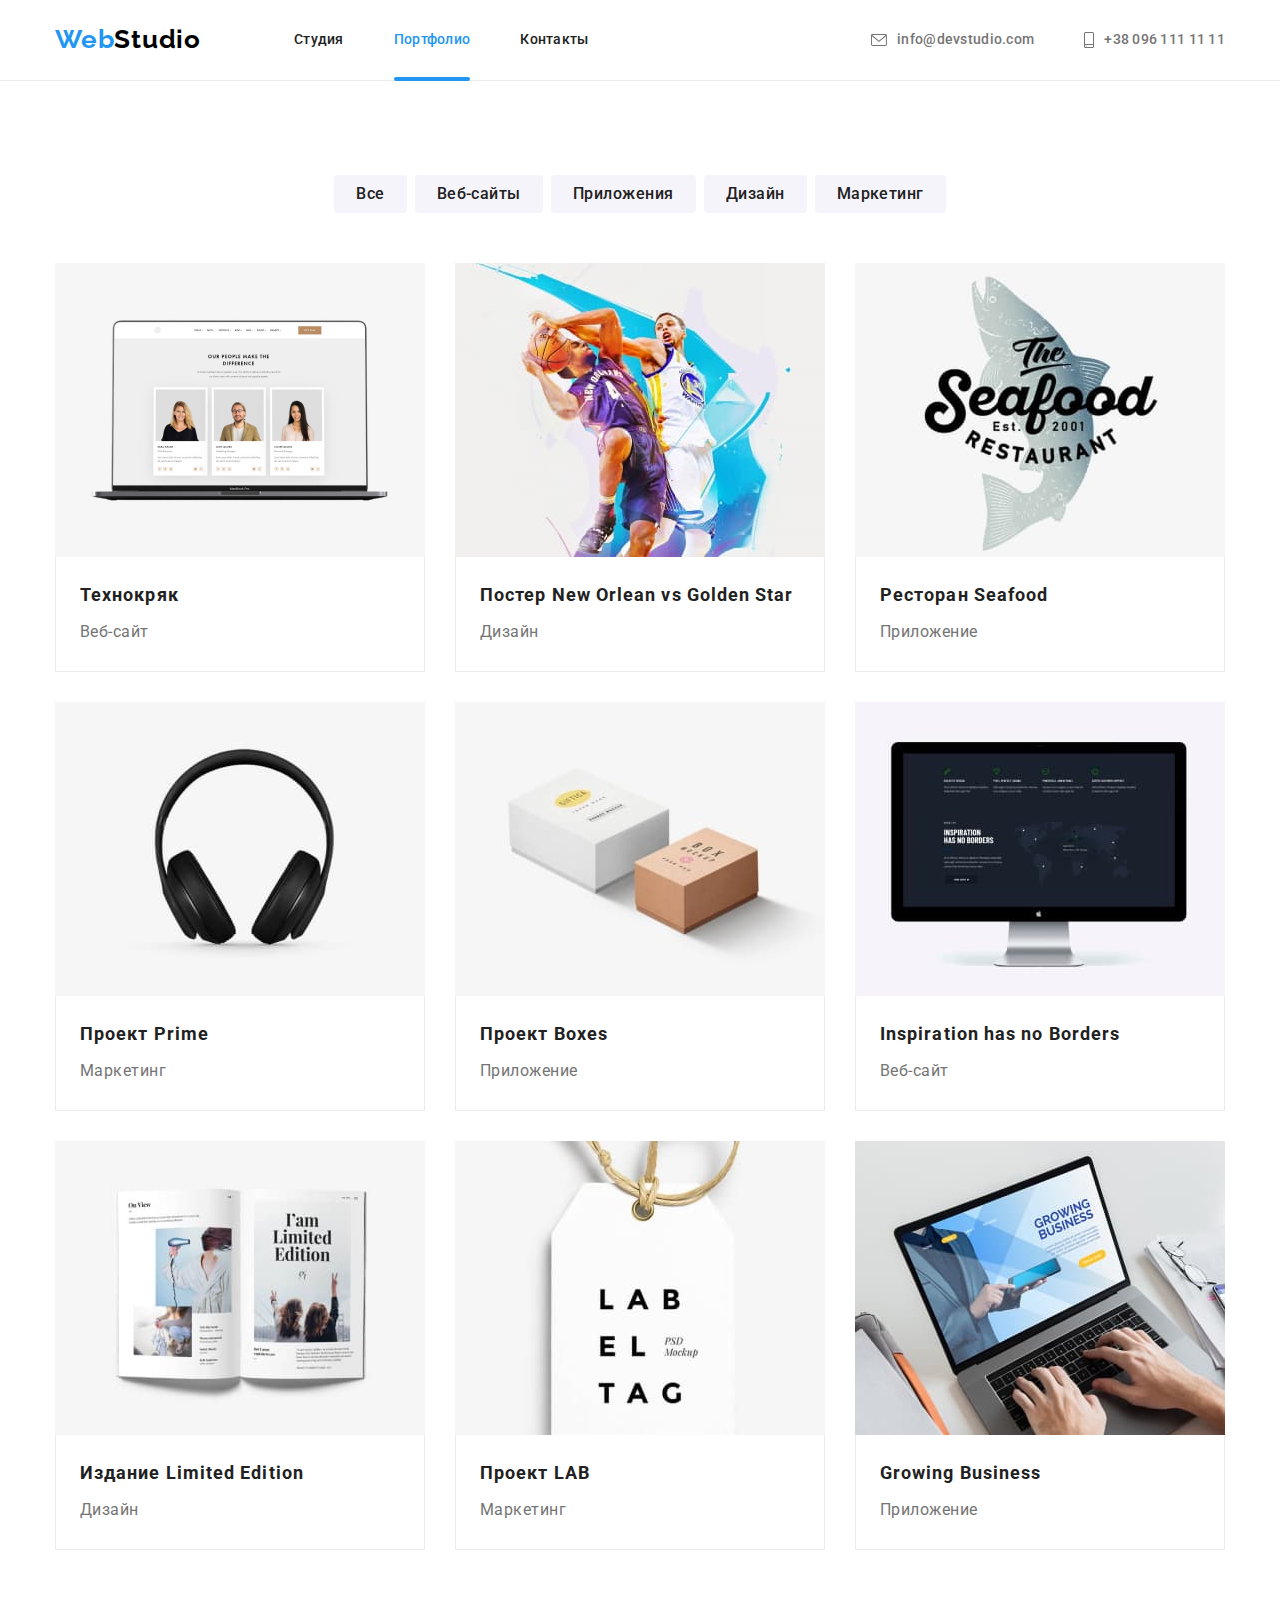
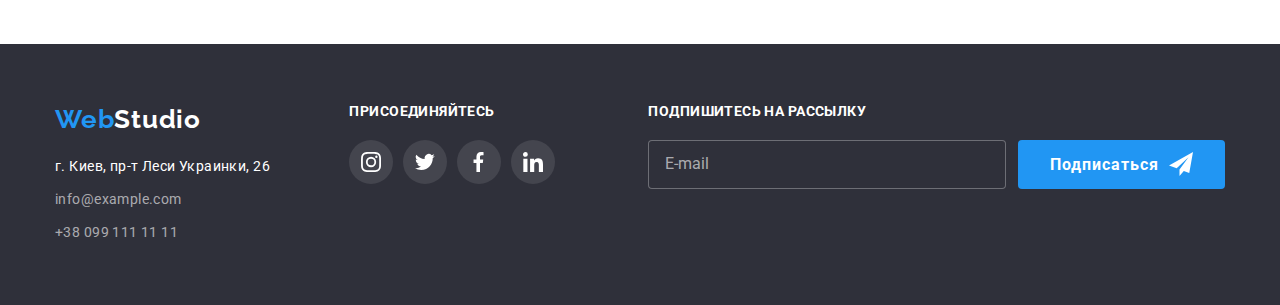
==== commit 8a88c6cf: "HW#7 закончил правки к ДЗ чтоб начать 8 дз" ====
--- a/portfolio.html
+++ b/portfolio.html
@@ -10,19 +10,18 @@
     <link href="https://fonts.googleapis.com/css2?family=Raleway:wght@700&family=Roboto:wght@400;500;700;900&display=swap"
         rel="stylesheet">
     <link rel="stylesheet" href="https://cdnjs.cloudflare.com/ajax/libs/modern-normalize/1.1.0/modern-normalize.min.css">
-    <link rel="stylesheet" href="./css/mail.min.css">
+    <link rel="stylesheet" href="./css/main.min.css">
 </head>
 <body>
-<header>
-
-    <div class="container container--flex">
+    <header class="header">
+
+    <div class="container header__conteiner">
         <nav class="logo-nav-box">
-            <a href="./index.html" class="logo logo--black logo--HeaderPosition">
+            <a href="./index.html" class="logo logo__header">
                 <span class="logo__part">Web</span>Studio
             </a>
             <ul class="site-nav list">
-                <li class="site-nav__item"> <a href="./index.html"
-                        class="site-nav__link">Студия</a></li>
+                <li class="site-nav__item"> <a href="./index.html" class="site-nav__link">Студия</a></li>
                 <li class="site-nav__item"> <a href="./portfolio.html" class="site-nav__link site-nav__link--current">Портфолио</a></li>
                 <li class="site-nav__item"> <a href="" class="site-nav__link">Контакты</a></li>
             </ul>
@@ -31,7 +30,7 @@
         <ul class="header-contacts list">
             <li class="header-contacts__item">
                 <a href="maito:info@devstudio.com" class="header-contacts__link">
-                    <svg class="header-contacts__MailIcon">
+                    <svg class="header-contacts__mailIcon">
                         <use href="./images/sprite.svg#icon-envelope"></use>
                     </svg>
                     info@devstudio.com
@@ -39,7 +38,7 @@
             </li>
             <li class="header-contacts__item">
                 <a href="tel:+380961111111" class="header-contacts__link">
-                    <svg class="header-contacts__TelIcon">
+                    <svg class="header-contacts__telIcon">
                         <use href="./images/sprite.svg#icon-smartphone"></use>
                     </svg>
                     +38 096 111 11 11
@@ -49,7 +48,7 @@
     </div>
 
 
-</header>
+    </header>
     <main>
         <section class="section">
             <div class="container">
@@ -250,9 +249,9 @@
         
     </main>
     <footer class="footer">
-        <div class="container flex-box">
+        <div class="container footer__container">
             <div class="logo-address-box">
-                <a href="./index.html" class="logo logo--white logo--FooterPosition ">
+                <a href="./index.html" class="logo logo__footer">
                     <span class="logo__part">Web</span>Studio
                 </a>
                 <address>
@@ -275,30 +274,30 @@
             <div class="footer-soxial-link-box">
                 <h3 class="footer-social-link-text">присоединяйтесь</h3>
                 <ul class="social-list list">
-                    <li class="social-link">
-                        <a class="social-link__link social-link__link--color" href="#">
-                            <svg class="social-link__icon">
+                    <li class="social-list__item">
+                        <a class="social-list__link social-list__link--color" href="#">
+                            <svg class="social-list__icon">
                                 <use href="./images/sprite.svg#icon-instagram"> </use>
                             </svg>
                         </a>
                     </li>
-                    <li class="social-link">
-                        <a class="social-link__link social-link__link--color" href="#">
-                            <svg class="social-link__icon">
+                    <li class="social-list__item">
+                        <a class="social-list__link social-list__link--color" href="#">
+                            <svg class="social-list__icon">
                                 <use href="./images/sprite.svg#icon-twitter"> </use>
                             </svg>
                         </a>
                     </li>
-                    <li class="social-link">
-                        <a class="social-link__link social-link__link--color" href="#">
-                            <svg class="social-link__icon">
+                    <li class="social-list__item">
+                        <a class="social-list__link social-list__link--color" href="#">
+                            <svg class="social-list__icon">
                                 <use href="./images/sprite.svg#icon-fb"> </use>
                             </svg>
                         </a>
                     </li>
-                    <li class="social-link">
-                        <a class="social-link__link social-link__link--color" href="#">
-                            <svg class="social-link__icon">
+                    <li class="social-list__item">
+                        <a class="social-list__link social-list__link--color" href="#">
+                            <svg class="social-list__icon">
                                 <use href="./images/sprite.svg#icon-linkedin"> </use>
                             </svg>
                         </a>
--- a/css/main.min.css
+++ b/css/main.min.css
@@ -0,0 +1,2 @@
+html{-webkit-box-sizing:border-box;box-sizing:border-box}*,*::after,*::before{-webkit-box-sizing:inherit;box-sizing:inherit}img{display:block;max-width:100%;height:auto}body{color:#757575;background-color:#fff;font-family:roboto, sans-serif;text-decoration:none}.backdrop{position:fixed;top:0;left:0;width:100%;height:100%;background:rgba(0,0,0,0.2);opacity:1;-webkit-transform:scale(1);transform:scale(1);-webkit-transition:opacity 250ms cubic-bezier(0.4, 0, 0.2, 1),visibility 250ms cubic-bezier(0.4, 0, 0.2, 1),-webkit-transform 250ms cubic-bezier(0.4, 0, 0.2, 1);transition:opacity 250ms cubic-bezier(0.4, 0, 0.2, 1),visibility 250ms cubic-bezier(0.4, 0, 0.2, 1),-webkit-transform 250ms cubic-bezier(0.4, 0, 0.2, 1);transition:opacity 250ms cubic-bezier(0.4, 0, 0.2, 1),visibility 250ms cubic-bezier(0.4, 0, 0.2, 1),transform 250ms cubic-bezier(0.4, 0, 0.2, 1);transition:opacity 250ms cubic-bezier(0.4, 0, 0.2, 1),visibility 250ms cubic-bezier(0.4, 0, 0.2, 1),transform 250ms cubic-bezier(0.4, 0, 0.2, 1),-webkit-transform 250ms cubic-bezier(0.4, 0, 0.2, 1)}.list{list-style:none;padding:0;margin:0}.hidden-topic{position:absolute;width:1px;height:1px;margin:-1px;border:0;padding:0;white-space:nowrap;-webkit-clip-path:inset(100%);clip-path:inset(100%);clip:rect(0 0 0 0);overflow:hidden}.container{margin-left:auto;margin-right:auto;width:1200px;padding:0 15px}.flex-box{display:-webkit-box;display:-ms-flexbox;display:flex;-webkit-box-pack:justify;-ms-flex-pack:justify;justify-content:space-between}.is-hidden{visibility:hidden;opacity:0;pointer-events:none;-webkit-transform:scale(0);transform:scale(0)}.header{border-bottom:1px solid #ececec}.header__conteiner{display:-webkit-box;display:-ms-flexbox;display:flex;-webkit-box-align:center;-ms-flex-align:center;align-items:center}.section{padding-top:94px;padding-bottom:94px}.section__title{font-weight:700;font-size:36px;line-height:1.16;text-align:center;letter-spacing:0.03em;margin-bottom:50px;color:#212121;margin-top:0}.section--noPaddingTop{padding-top:0}.section--greyBg{background-color:#f5f4fa}.checkbox{display:-webkit-box;display:-ms-flexbox;display:flex;-webkit-box-align:center;-ms-flex-align:center;align-items:center}.checkbox__box{position:absolute;-webkit-appearance:none;-moz-appearance:none;appearance:none;opacity:0}.checkbox__icon{width:16px;height:15px;border:2px solid #212121;border-radius:2px;margin-right:7px}.checkbox__box:checked+.checkbox__icon{background-size:contain;background-image:url(/images/checkbox-icon-on.svg);background-color:#2196f3;background-origin:border-box;border-color:#2196f3}.client{display:-webkit-box;display:-ms-flexbox;display:flex;-webkit-box-pack:justify;-ms-flex-pack:justify;justify-content:space-between}.client__link{display:-webkit-box;display:-ms-flexbox;display:flex;fill:#afb1b8;width:170px;height:92px;-webkit-box-align:center;-ms-flex-align:center;align-items:center;-webkit-box-pack:center;-ms-flex-pack:center;justify-content:center;border:1px solid #afb1b8;border-radius:3px;-webkit-transition:fill 250ms cubic-bezier(0.4, 0, 0.2, 1),border-radius 250ms cubic-bezier(0.4, 0, 0.2, 1),border 250ms cubic-bezier(0.4, 0, 0.2, 1);transition:fill 250ms cubic-bezier(0.4, 0, 0.2, 1),border-radius 250ms cubic-bezier(0.4, 0, 0.2, 1),border 250ms cubic-bezier(0.4, 0, 0.2, 1)}.client__icon{height:60px;width:106px}.client__link:not(:last-child){margin-right:30px}.client__link:hover,.client__link:focus{display:-webkit-box;display:-ms-flexbox;display:flex;fill:#2196f3;width:170px;height:92px;border:1px solid #2196f3;border-radius:3px}.crewman{width:270px;border-radius:0px 0px 4px 4px;background-color:#fff;-webkit-box-shadow:0px 1px 3px rgba(0,0,0,0.12),0px 1px 1px rgba(0,0,0,0.14),0px 2px 1px rgba(0,0,0,0.2);box-shadow:0px 1px 3px rgba(0,0,0,0.12),0px 1px 1px rgba(0,0,0,0.14),0px 2px 1px rgba(0,0,0,0.2)}.crewman__caption{padding:30px 0}.crewman__name{display:block;margin:0;font-weight:500;font-size:16px;line-height:1.18;text-align:center;letter-spacing:0.03em;color:#212121}.crewman__title{display:block;margin-top:10px;font-size:16px;line-height:1.18;text-align:center;letter-spacing:0.03em}.features{display:-webkit-box;display:-ms-flexbox;display:flex;-webkit-box-pack:justify;-ms-flex-pack:justify;justify-content:space-between;-ms-flex-wrap:wrap;flex-wrap:wrap}.features__item{width:270px}.features__box{display:-webkit-box;display:-ms-flexbox;display:flex;background-color:#f5f4fa;width:270px;height:120px;-webkit-box-align:center;-ms-flex-align:center;align-items:center;-webkit-box-pack:center;-ms-flex-pack:center;justify-content:center;border-radius:3px;margin-bottom:30px}.features__icon{width:70px;height:70px}.features__title{color:#212121;font-weight:700;font-size:14px;line-height:1.14;letter-spacing:0.03em;text-transform:uppercase;margin-bottom:10px}.features__text{font-size:14px;line-height:1.71;letter-spacing:0.03em}.logo-address-box{-webkit-box-flex:1;-ms-flex-positive:1;flex-grow:1}.contact{content:""}.contact:not(:last-child){margin-bottom:9px}.contact__item{display:inline-block;color:rgba(255,255,255,0.6);font-size:14px;line-height:1.71;letter-spacing:0.03em;text-decoration:none;font-style:normal;-webkit-transition:color 250ms cubic-bezier(0.4, 0, 0.2, 1);transition:color 250ms cubic-bezier(0.4, 0, 0.2, 1)}.contact__item--white{color:#fff}.contact__item:hover,.contact__item:focus{color:#2196f3}.header-contacts{display:-webkit-box;display:-ms-flexbox;display:flex;-webkit-box-align:center;-ms-flex-align:center;align-items:center;margin-left:auto;font-weight:500;font-size:14px;line-height:1.14;letter-spacing:0.02em}.header-contacts__item:not(:last-child){margin-right:50px}.header-contacts__link{color:#757575;text-decoration:none;display:-webkit-box;display:-ms-flexbox;display:flex;-webkit-box-align:center;-ms-flex-align:center;align-items:center;-webkit-transition:color 250ms cubic-bezier(0.4, 0, 0.2, 1);transition:color 250ms cubic-bezier(0.4, 0, 0.2, 1)}.header-contacts__mailIcon{width:16px;height:12px;margin-right:10px;fill:currentColor}.header-contacts__telIcon{width:10px;height:16px;margin-right:10px;fill:currentColor}.header-contacts__link:hover,.header-contacts__link:focus{color:#2196f3}.hero{background-color:#2f303a;background-image:-webkit-gradient(linear, left top, right top, from(rgba(47,48,58,0.4)), to(rgba(47,48,58,0.4))),url(../images/hero-background-img.jpg);background-image:linear-gradient(to right, rgba(47,48,58,0.4), rgba(47,48,58,0.4)),url(../images/hero-background-img.jpg);background-repeat:no-repeat;background-position:center;background-size:cover;height:600px;max-width:1600px;margin-left:auto;margin-right:auto;text-align:center;padding:200px 0}.hero__title{display:inline-block;margin-top:0;margin-bottom:30px;color:#fff;max-width:696px;font-weight:900;font-size:44px;line-height:1.36;letter-spacing:0.06em;text-transform:uppercase}.logo-nav-box{display:-webkit-box;display:-ms-flexbox;display:flex;-webkit-box-align:center;-ms-flex-align:center;align-items:center}.logo{font-weight:700;font-size:26px;line-height:1.2;font-family:raleway, sans-serif;letter-spacing:0.03em;text-decoration:none;color:#000;-webkit-transition:color 250ms cubic-bezier(0.4, 0, 0.2, 1);transition:color 250ms cubic-bezier(0.4, 0, 0.2, 1)}.logo__header{margin-right:93px}.logo__footer{display:inline-block;margin-bottom:20px;color:#fff}.logo:hover,.logo:focus{color:#2196f3}.logo__part{color:#2196f3}.modal{position:absolute;top:50%;left:50%;-webkit-transform:translate(-50%, -50%);transform:translate(-50%, -50%);min-width:528px;min-height:581px;background-color:#fff;padding:40px 40px;-webkit-box-shadow:0px 1px 3px rgba(0,0,0,0.12),0px 1px 1px rgba(0,0,0,0.14),0px 2px 1px rgba(0,0,0,0.2);box-shadow:0px 1px 3px rgba(0,0,0,0.12),0px 1px 1px rgba(0,0,0,0.14),0px 2px 1px rgba(0,0,0,0.2);border-radius:4px}.modal__closebutton{position:absolute;top:8px;right:8px;width:30px;height:30px;display:-webkit-box;display:-ms-flexbox;display:flex;-webkit-box-pack:center;-ms-flex-pack:center;justify-content:center;-webkit-box-align:center;-ms-flex-align:center;align-items:center;border:1px solid rgba(0,0,0,0.1);border-radius:50%;cursor:pointer;background-color:#fff;-webkit-transition:fill 250ms cubic-bezier(0.4, 0, 0.2, 1);transition:fill 250ms cubic-bezier(0.4, 0, 0.2, 1)}.modal__closebutton:hover,.modal__closebutton:focus{color:#2196f3;fill:#2196f3}.modal__closeicon{width:30px;height:30px}.modal__form{display:-webkit-box;display:-ms-flexbox;display:flex;-webkit-box-orient:vertical;-webkit-box-direction:normal;-ms-flex-direction:column;flex-direction:column;-webkit-box-align:center;-ms-flex-align:center;align-items:center;-webkit-box-pack:center;-ms-flex-pack:center;justify-content:center}.modal__title{margin-top:0;margin-bottom:12px;font-size:20px;line-height:1.15;letter-spacing:0.03em;color:#212121}.modal__inputbox{display:-webkit-box;display:-ms-flexbox;display:flex;-webkit-box-orient:vertical;-webkit-box-direction:normal;-ms-flex-direction:column;flex-direction:column;position:relative;width:100%;margin-bottom:10px;font-size:12px;line-height:1.14;letter-spacing:0.01em;color:#757575}.modal__input{-webkit-box-sizing:border-box;box-sizing:border-box;height:40px;border-radius:4px;padding-left:40px;margin-top:4px;border:1px solid rgba(33,33,33,0.2);-webkit-transition:border-color 250ms cubic-bezier(0.4, 0, 0.2, 1);transition:border-color 250ms cubic-bezier(0.4, 0, 0.2, 1)}.modal__input:focus{border-color:#2196f3}.modal__input:focus+.modal__inputicon{fill:#2196f3}.modal__inputicon{position:absolute;width:18px;height:18px;left:12px;bottom:11px;-webkit-transition:fill 250ms cubic-bezier(0.4, 0, 0.2, 1);transition:fill 250ms cubic-bezier(0.4, 0, 0.2, 1)}.modal__commentbox{display:-webkit-box;display:-ms-flexbox;display:flex;-webkit-box-orient:vertical;-webkit-box-direction:normal;-ms-flex-direction:column;flex-direction:column;width:100%;margin-bottom:20px;font-size:12px;line-height:1.14;letter-spacing:0.01em;color:#757575}.modal__commenttextarea{height:120px;padding:12px 16px;margin-top:4px;border:1px solid rgba(33,33,33,0.2);border-radius:4px;resize:none}.modal__commenttextarea::-webkit-input-placeholder{font-size:14px;line-height:1.14;letter-spacing:0.01em;color:rgba(117,117,117,0.5)}.modal__commenttextarea:-ms-input-placeholder{font-size:14px;line-height:1.14;letter-spacing:0.01em;color:rgba(117,117,117,0.5)}.modal__commenttextarea::-ms-input-placeholder{font-size:14px;line-height:1.14;letter-spacing:0.01em;color:rgba(117,117,117,0.5)}.modal__commenttextarea::placeholder{font-size:14px;line-height:1.14;letter-spacing:0.01em;color:rgba(117,117,117,0.5)}.modal__policy{margin-bottom:30px;font-size:14px;line-height:1.71;letter-spacing:0.03em;color:#757575}.modal__policylink{-webkit-text-decoration-line:underline;text-decoration-line:underline;color:#2196f3}.portfolio-list{display:-webkit-box;display:-ms-flexbox;display:flex;-ms-flex-wrap:wrap;flex-wrap:wrap}.portfolio{position:relative;margin-right:30px;margin-bottom:30px;width:370px}.portfolio:nth-child(3n){margin-right:0}.portfolio:nth-last-child(-n+3){margin-bottom:0px}.portfolio__link{display:block;text-decoration:none;-webkit-transition:-webkit-box-shadow 250ms cubic-bezier(0.4, 0, 0.2, 1);transition:-webkit-box-shadow 250ms cubic-bezier(0.4, 0, 0.2, 1);transition:box-shadow 250ms cubic-bezier(0.4, 0, 0.2, 1);transition:box-shadow 250ms cubic-bezier(0.4, 0, 0.2, 1), -webkit-box-shadow 250ms cubic-bezier(0.4, 0, 0.2, 1)}.portfolio__link:hover,.portfolio__link:focus{background-color:#fff;color:#2196f3;-webkit-box-shadow:0px 1px 1px rgba(0,0,0,0.12),0px 4px 4px rgba(0,0,0,0.06),1px 4px 6px rgba(0,0,0,0.16);box-shadow:0px 1px 1px rgba(0,0,0,0.12),0px 4px 4px rgba(0,0,0,0.06),1px 4px 6px rgba(0,0,0,0.16)}.portfolio__thumb{overflow:hidden;position:relative}.portfolio__description{margin:0;font-size:18px;line-height:1.55;letter-spacing:0.03em;color:#fff}.portfolio__sign{border-left:1px solid #ececec;border-right:1px solid #ececec;border-bottom:1px solid #ececec;padding-left:24px;padding-top:20px;padding-bottom:24px;padding-right:20px}.portfolio__name{color:#212121;font-weight:700;font-size:18px;line-height:2;letter-spacing:0.06em}.portfolio__title{color:#757575;margin-top:4px;font-size:16px;line-height:1.87;letter-spacing:0.03em;display:block}.portfolio__modal{display:-webkit-box;display:-ms-flexbox;display:flex;position:absolute;-webkit-box-align:center;-ms-flex-align:center;align-items:center;-webkit-box-pack:center;-ms-flex-pack:center;justify-content:center;border:1px solid #000000;-webkit-box-shadow:0px 4px 4px rgba(0,0,0,0.25);box-shadow:0px 4px 4px rgba(0,0,0,0.25);padding:63px 24px;width:100%;height:100%;top:0;background:rgba(33,150,243,0.9);pointer-events:none;opacity:0;-webkit-transform:translateY(294px);transform:translateY(294px);-webkit-transition:opacity 250ms cubic-bezier(0.4, 0, 0.2, 1),-webkit-transform 250ms cubic-bezier(0.4, 0, 0.2, 1);transition:opacity 250ms cubic-bezier(0.4, 0, 0.2, 1),-webkit-transform 250ms cubic-bezier(0.4, 0, 0.2, 1);transition:opacity 250ms cubic-bezier(0.4, 0, 0.2, 1),transform 250ms cubic-bezier(0.4, 0, 0.2, 1);transition:opacity 250ms cubic-bezier(0.4, 0, 0.2, 1),transform 250ms cubic-bezier(0.4, 0, 0.2, 1),-webkit-transform 250ms cubic-bezier(0.4, 0, 0.2, 1)}.portfolio__link:hover .portfolio__modal,.portfolio__link:focus .portfolio__modal{opacity:1;-webkit-transform:translateY(0);transform:translateY(0)}.primary-button{display:-webkit-box;display:-ms-flexbox;display:flex;-webkit-box-align:center;-ms-flex-align:center;align-items:center;margin:auto;border-radius:4px;padding:10px 32px;font-weight:700;font-size:16px;line-height:1.87;letter-spacing:0.06em;cursor:pointer;border:0px solid transparent;background-color:#2196f3;color:#fff;-webkit-transition:color 250ms cubic-bezier(0.4, 0, 0.2, 1),background-color 250ms cubic-bezier(0.4, 0, 0.2, 1);transition:color 250ms cubic-bezier(0.4, 0, 0.2, 1),background-color 250ms cubic-bezier(0.4, 0, 0.2, 1)}.primary-button:hover,.primary-button:focus{background-color:#188ce8;color:#fff}.primary-button--margin{margin-left:12px}.primary-button--shadow{-webkit-transition:-webkit-box-shadow 250ms cubic-bezier(0.4, 0, 0.2, 1);transition:-webkit-box-shadow 250ms cubic-bezier(0.4, 0, 0.2, 1);transition:box-shadow 250ms cubic-bezier(0.4, 0, 0.2, 1);transition:box-shadow 250ms cubic-bezier(0.4, 0, 0.2, 1), -webkit-box-shadow 250ms cubic-bezier(0.4, 0, 0.2, 1)}.primary-button--shadow:hover,.primary-button--shadow:focus{-webkit-box-shadow:0px 4px 4px rgba(0,0,0,0.15);box-shadow:0px 4px 4px rgba(0,0,0,0.15)}.filters-list{display:-webkit-box;display:-ms-flexbox;display:flex;-webkit-box-pack:center;-ms-flex-pack:center;justify-content:center;margin-bottom:50px}.secondary-button{content:""}.secondary-button:not(:last-child){margin-right:8px}.secondary-button__button{background-color:#f5f4fa;color:#212121;font-family:"Roboto";font-weight:500;font-size:16px;line-height:1.62;text-align:center;letter-spacing:0.03em;cursor:pointer;border-radius:4px;padding:6px 22px;border:transparent;-webkit-transition:background-color 250ms cubic-bezier(0.4, 0, 0.2, 1),color 250ms cubic-bezier(0.4, 0, 0.2, 1),-webkit-box-shadow 250ms cubic-bezier(0.4, 0, 0.2, 1);transition:background-color 250ms cubic-bezier(0.4, 0, 0.2, 1),color 250ms cubic-bezier(0.4, 0, 0.2, 1),-webkit-box-shadow 250ms cubic-bezier(0.4, 0, 0.2, 1);transition:background-color 250ms cubic-bezier(0.4, 0, 0.2, 1),color 250ms cubic-bezier(0.4, 0, 0.2, 1),box-shadow 250ms cubic-bezier(0.4, 0, 0.2, 1);transition:background-color 250ms cubic-bezier(0.4, 0, 0.2, 1),color 250ms cubic-bezier(0.4, 0, 0.2, 1),box-shadow 250ms cubic-bezier(0.4, 0, 0.2, 1),-webkit-box-shadow 250ms cubic-bezier(0.4, 0, 0.2, 1)}.secondary-button__button:hover,.secondary-button__button:focus{background-color:#2196f3;color:#fff;-webkit-box-shadow:0px 3px 1px rgba(0,0,0,0.1),0px 1px 2px rgba(0,0,0,0.08),0px 2px 2px rgba(0,0,0,0.12);box-shadow:0px 3px 1px rgba(0,0,0,0.1),0px 1px 2px rgba(0,0,0,0.08),0px 2px 2px rgba(0,0,0,0.12);border-radius:4px}.site-nav{display:-webkit-box;display:-ms-flexbox;display:flex;font-weight:500;font-size:14px;line-height:1.14;letter-spacing:0.02em}.site-nav__item:not(:last-child){margin-right:50px}.site-nav__link{color:#212121;text-decoration:none;display:block;padding-top:32px;padding-bottom:32px;-webkit-transition:color 250ms cubic-bezier(0.4, 0, 0.2, 1);transition:color 250ms cubic-bezier(0.4, 0, 0.2, 1)}.site-nav__link--current{position:relative;color:#2196f3}.site-nav__link--current::after{content:"";position:absolute;bottom:-1px;left:0;width:100%;border:2px solid #2196f3;border-radius:2px;background-color:#2196f3}.site-nav__link:hover,.site-nav__link:focus{color:#2196f3}.social-list{display:-webkit-box;display:-ms-flexbox;display:flex;-webkit-box-pack:center;-ms-flex-pack:center;justify-content:center;margin-top:16px;padding:0}.social-list__item:not(:last-child){margin-right:10px}.social-list__link{display:-webkit-box;display:-ms-flexbox;display:flex;-webkit-box-pack:center;-ms-flex-pack:center;justify-content:center;-webkit-box-align:center;-ms-flex-align:center;align-items:center;height:44px;width:44px;background-color:#fff;border-radius:50%;fill:#afb1b8;-webkit-transition:fill 250ms cubic-bezier(0.4, 0, 0.2, 1),background-color 250ms cubic-bezier(0.4, 0, 0.2, 1);transition:fill 250ms cubic-bezier(0.4, 0, 0.2, 1),background-color 250ms cubic-bezier(0.4, 0, 0.2, 1)}.social-list__link:hover,.social-list__link:focus{background-color:#2196f3;fill:#fff}.social-list__icon{width:20px;height:20px}.social-list__link--color{background-color:rgba(255,255,255,0.1);fill:#fff}.footer-soxial-link-box{margin-left:70px}.footer-social-link-text{margin-top:0;margin-bottom:20px;font-size:14px;line-height:1.14;letter-spacing:0.03em;text-transform:uppercase;color:#fff}.footer-subscription{margin-left:93px}.footer-subscription__title{margin:0;font-size:14px;line-height:1.14;letter-spacing:0.03em;text-transform:uppercase;color:#fff}.subscription{display:-webkit-box;display:-ms-flexbox;display:flex;margin-top:20px}.subscription__input{width:358px;border:1px solid rgba(255,255,255,0.3);border-radius:4px;padding-left:16px;background-color:#2f303a;color:#fff}.subscription__input::-webkit-input-placeholder{color:rgba(255,255,255,0.6)}.subscription__input:-ms-input-placeholder{color:rgba(255,255,255,0.6)}.subscription__input::-ms-input-placeholder{color:rgba(255,255,255,0.6)}.subscription__input::placeholder{color:rgba(255,255,255,0.6)}.subscription__icon{margin-left:10px;width:24px;height:24px}.what-we-do{position:relative}.what-we-do__bg{display:-webkit-box;display:-ms-flexbox;display:flex;-webkit-box-align:center;-ms-flex-align:center;align-items:center;-webkit-box-pack:center;-ms-flex-pack:center;justify-content:center;width:370px;height:70px;background-color:rgba(47,48,58,0.8);position:absolute;bottom:0}.what-we-do__text{margin:0;font-size:14px;font-weight:700;line-height:1.14;letter-spacing:0.03em;text-align:center;color:#fff;text-transform:uppercase}.team{display:-webkit-box;display:-ms-flexbox;display:flex;-webkit-box-pack:justify;-ms-flex-pack:justify;justify-content:space-between}.team__item{width:270px;border-radius:0px 0px 4px 4px;background-color:#fff;-webkit-box-shadow:0px 1px 3px rgba(0,0,0,0.12),0px 1px 1px rgba(0,0,0,0.14),0px 2px 1px rgba(0,0,0,0.2);box-shadow:0px 1px 3px rgba(0,0,0,0.12),0px 1px 1px rgba(0,0,0,0.14),0px 2px 1px rgba(0,0,0,0.2)}.team__caption{padding:30px 0}.team__name{display:block;margin:0;font-weight:500;font-size:16px;line-height:1.18;text-align:center;letter-spacing:0.03em;color:#212121}.team__title{display:block;margin-top:10px;font-size:16px;line-height:1.18;text-align:center;letter-spacing:0.03em}.footer{background-color:#2f303a;padding-top:60px;padding-bottom:60px}.footer__container{display:-webkit-box;display:-ms-flexbox;display:flex;-webkit-box-pack:justify;-ms-flex-pack:justify;justify-content:space-between}
+/*# sourceMappingURL=main.min.css.map */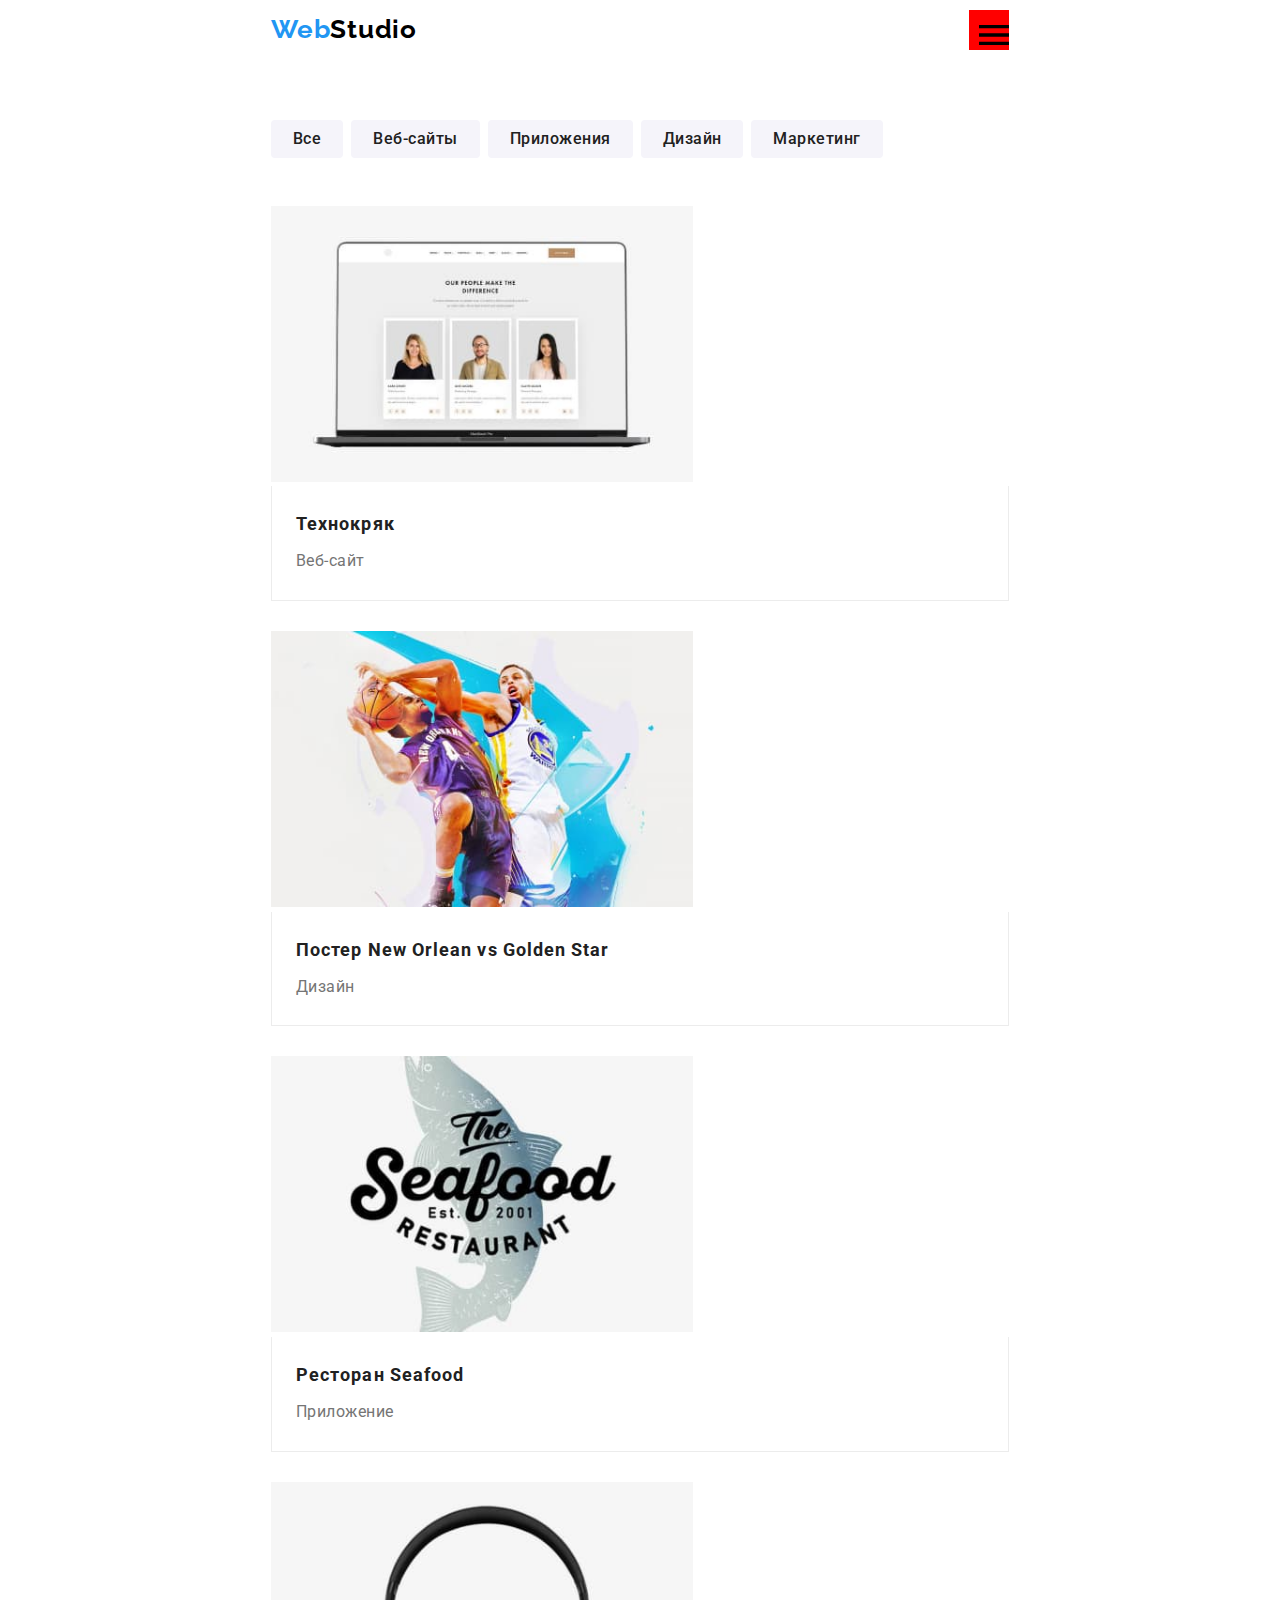
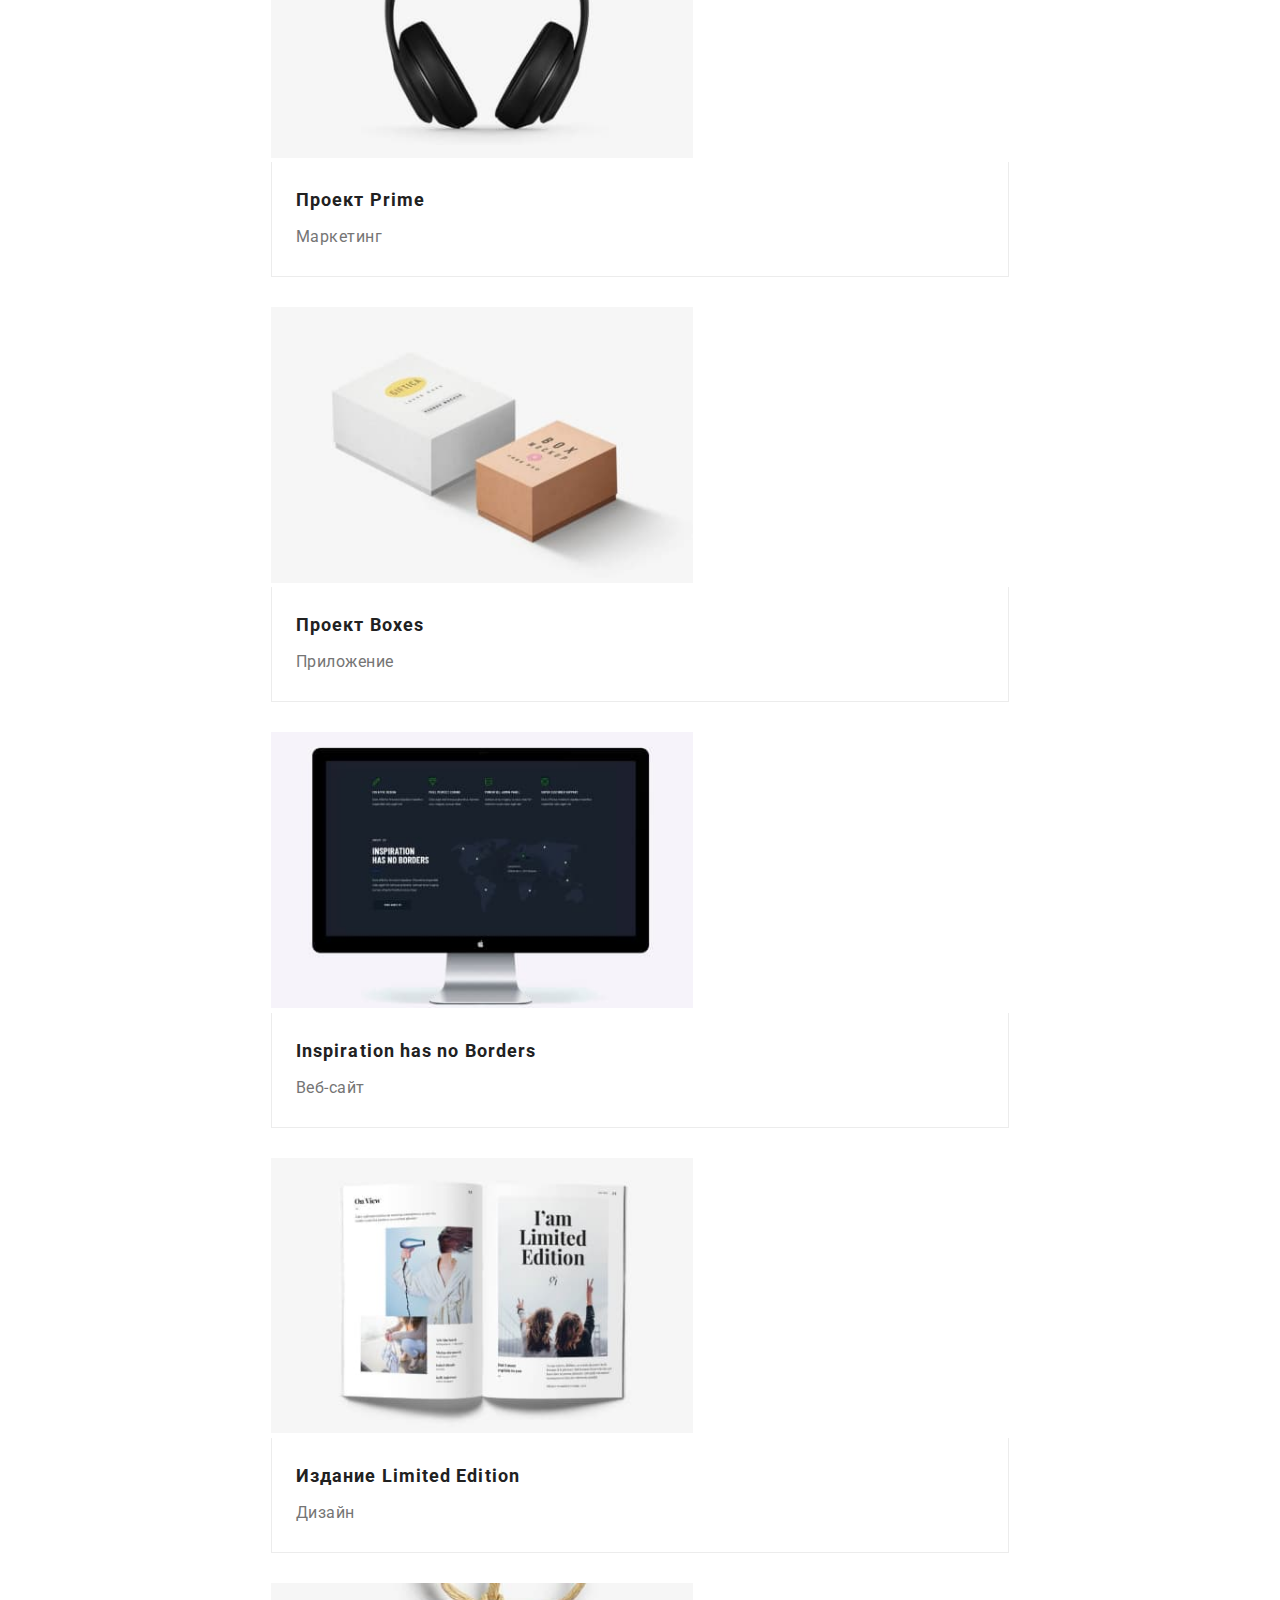
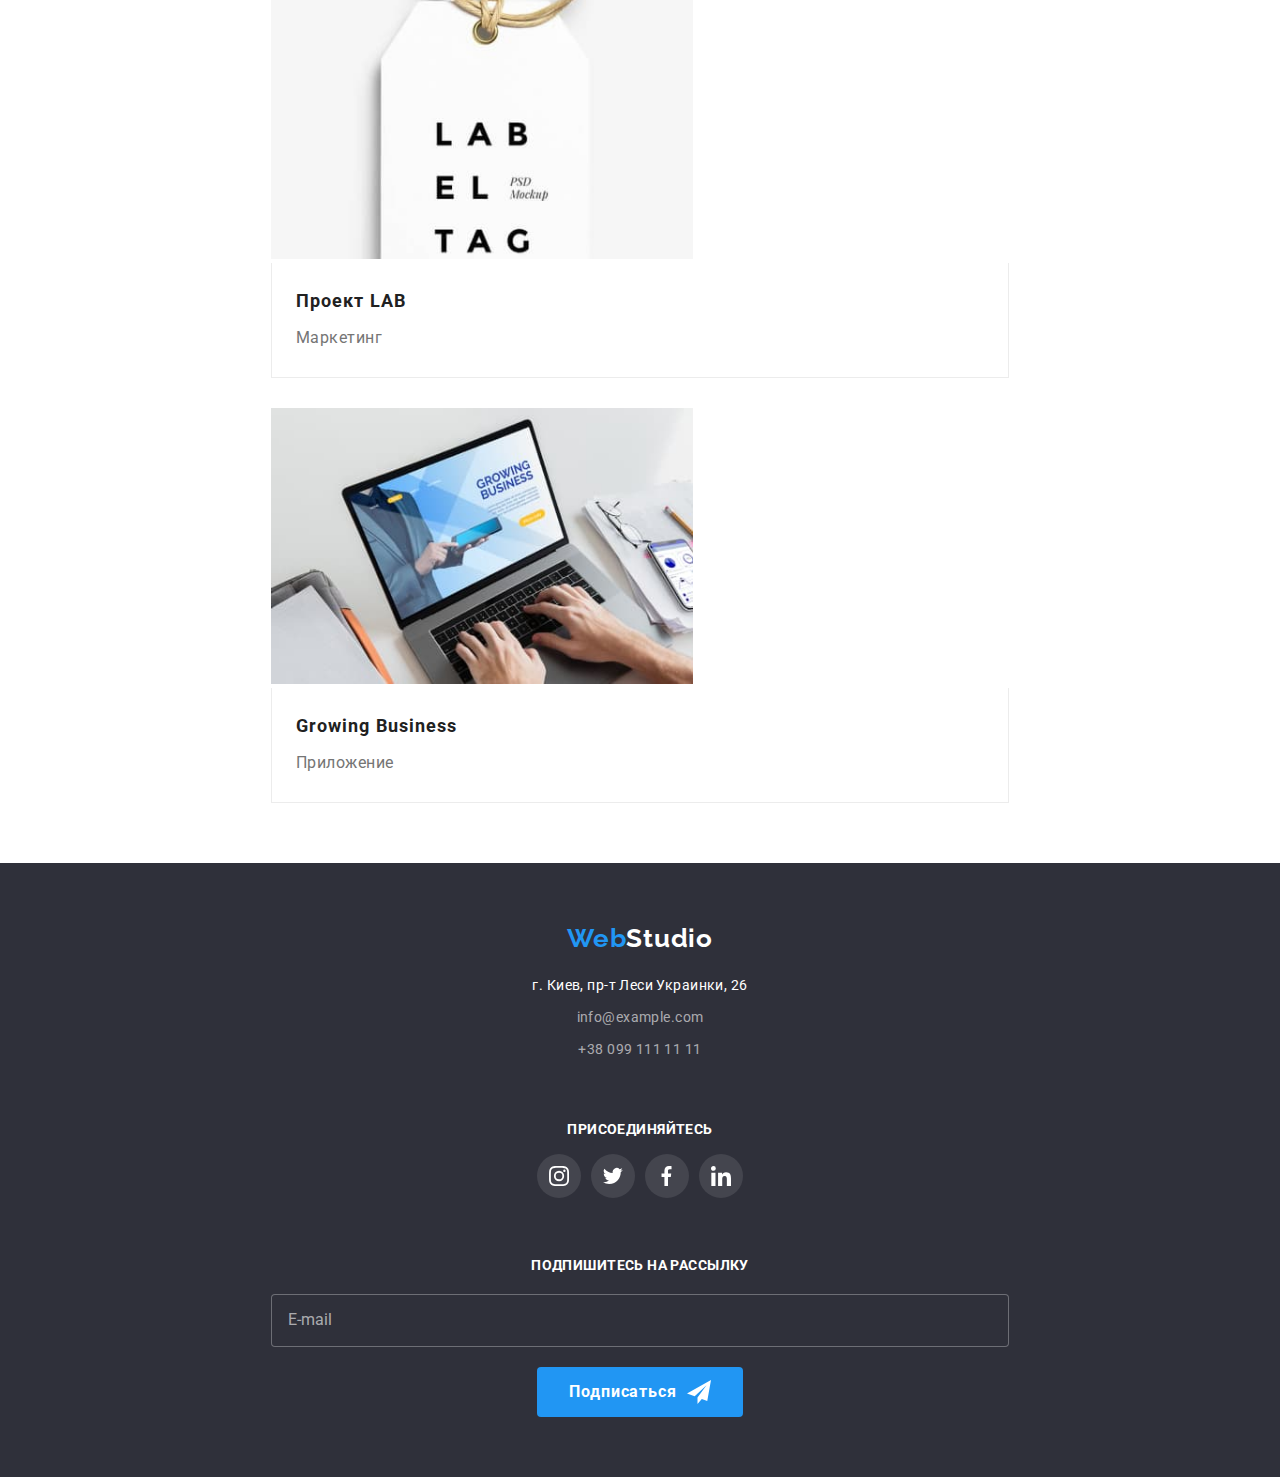
==== commit adb43f7d: "HW#8-mob is done" ====
--- a/portfolio.html
+++ b/portfolio.html
@@ -14,68 +14,125 @@
 </head>
 <body>
     <header class="header">
-
-    <div class="container header__conteiner">
-        <nav class="logo-nav-box">
+    
+        <div class="container header__conteiner">
+    
             <a href="./index.html" class="logo logo__header">
                 <span class="logo__part">Web</span>Studio
             </a>
-            <ul class="site-nav list">
-                <li class="site-nav__item"> <a href="./index.html" class="site-nav__link">Студия</a></li>
-                <li class="site-nav__item"> <a href="./portfolio.html" class="site-nav__link site-nav__link--current">Портфолио</a></li>
-                <li class="site-nav__item"> <a href="" class="site-nav__link">Контакты</a></li>
-            </ul>
-        </nav>
-
-        <ul class="header-contacts list">
-            <li class="header-contacts__item">
-                <a href="maito:info@devstudio.com" class="header-contacts__link">
-                    <svg class="header-contacts__mailIcon">
-                        <use href="./images/sprite.svg#icon-envelope"></use>
-                    </svg>
-                    info@devstudio.com
-                </a>
-            </li>
-            <li class="header-contacts__item">
-                <a href="tel:+380961111111" class="header-contacts__link">
-                    <svg class="header-contacts__telIcon">
-                        <use href="./images/sprite.svg#icon-smartphone"></use>
-                    </svg>
-                    +38 096 111 11 11
-                </a>
-            </li>
-        </ul>
-    </div>
-
-
+    
+            <button type="button" class="mobile-menu__button" data-menu-button aria-expanded="false">
+                <svg class="mobile-menu__buttonIco" width='40' height='40' aria-label="Переключатель мобильного меню">
+                    <use class="mobile-menu__icoMenu" href="./images/sprite.svg#mobile-menu"></use>
+                    <use class="mobile-menu__icoClose" href="./images/sprite.svg#mobile-close"></use>
+                </svg>
+            </button>
+    
+            <div class="mobile-menu" data-menu>
+    
+                <nav>
+                    <ul class="site-nav list">
+    
+                        <li class="site-nav__item">
+                            <a href="./index.html" class="site-nav__link">Студия</a>
+                        </li>
+    
+                        <li class="site-nav__item">
+                            <a href="./portfolio.html" class="site-nav__link site-nav__link--current">Портфолио</a>
+                        </li>
+    
+                        <li class="site-nav__item">
+                            <a href="" class="site-nav__link">Контакты</a>
+                        </li>
+    
+                    </ul>
+                </nav>
+    
+                <ul class="header-contacts list">
+    
+                    <li class="header-contacts__item">
+                        <ul class="header-social list">
+    
+                            <li class="header-social__item">
+                                <a href="" class="header-social__link">Instagram</a>
+                            </li>
+    
+                            <li class="header-social__item">
+                                <a href="" class="header-social__link">Twitter</a>
+                            </li>
+    
+                            <li class="header-social__item">
+                                <a href="" class="header-social__link">Facebook</a>
+                            </li>
+    
+                            <li class="header-social__item">
+                                <a href="" class="header-social__link">LinkedIn</a>
+                            </li>
+    
+                        </ul>
+                    </li>
+    
+                    <li class="header-contacts__item">
+                        <a href="maito:info@devstudio.com" class="header-contacts__link">
+                            <svg class="header-contacts__mailIcon">
+                                <use href="./images/sprite.svg#icon-envelope"></use>
+                            </svg>
+                            info@devstudio.com
+                        </a>
+                    </li>
+    
+                    <li class="header-contacts__item">
+                        <a href="tel:+380961111111" class="header-contacts__link header-contacts__link--akcent">
+                            <svg class="header-contacts__telIcon">
+                                <use href="./images/sprite.svg#icon-smartphone"></use>
+                            </svg>
+                            +38 096 111 11 11
+                        </a>
+                    </li>
+    
+                </ul>
+    
+    
+            </div>
+    
+    
+        </div>
+    
+    
     </header>
     <main>
         <section class="section">
             <div class="container">
                 <h1 class="hidden-topic">Фильтр страницы портфолио</h1>
+
                 <ul class="filters-list list">
-                    <li class="secondary-button">
-                        <button type=button class="secondary-button__button"> Все </button>
-                    </li>
-                    <li class="secondary-button">
-                        <button type=button class="secondary-button__button"> Веб-сайты </button>
-                    </li>
-                    <li class="secondary-button">
-                        <button type=button class="secondary-button__button"> Приложения </button>
-                    </li>
-                    <li class="secondary-button">
-                        <button type=button class="secondary-button__button"> Дизайн </button>
-                    </li>
-                    <li class="secondary-button">
-                        <button type=button class="secondary-button__button"> Маркетинг </button>
+                    <li class="filters-list__item">
+                        <button type=button class="filters-list__button"> Все </button>
+                    </li>
+                    <li class="filters-list__item">
+                        <button type=button class="filters-list__button"> Веб-сайты </button>
+                    </li>
+                    <li class="filters-list__item">
+                        <button type=button class="filters-list__button"> Приложения </button>
+                    </li>
+                    <li class="filters-list__item">
+                        <button type=button class="filters-list__button"> Дизайн </button>
+                    </li>
+                    <li class="filters-list__item">
+                        <button type=button class="filters-list__button"> Маркетинг </button>
                     </li>
                 </ul>
 
-                <ul class="portfolio-list list">
-                    <li class="portfolio">
-                        <a class="portfolio__link" href="">
-                            <div class="portfolio__thumb">
-                                <img width="370" src="images/exempl-1.jpg" alt="leptop">
+                <ul class="portfolio list">
+                    <li class="portfolio__item">
+                        <a class="portfolio__link" href="">
+                            <div class="portfolio__thumb">
+                                <img 
+                                sizes="(min-width:1200px) 33vw, (min-width:768px) 50vw, (min-width:480px) 100vw"
+                                srcset="./images/Mobile-images/exempl-1.jpg 450w,
+                                 ./images/Mobile-images/exempl-1-2x.jpg 900w" 
+                                src="./images/Mobile-images/exempl-1.jpg" 
+                                alt="leptop">
                                 <div class="portfolio__modal">
                                     <p class="portfolio__description">
                                         Ресурс предлагает комплексные предложения с разным уровнем функционала и сервисов. Все это позволит посетителю
@@ -91,10 +148,15 @@
                         </a>
                     </li>
 
-                    <li class="portfolio">
-                        <a class="portfolio__link" href="">
-                            <div class="portfolio__thumb">
-                                <img width="370" src="images/exempl-2.jpg" alt="basketball poster">
+                    <li class="portfolio__item">
+                        <a class="portfolio__link" href="">
+                            <div class="portfolio__thumb">
+                                <img 
+                                sizes="(min-width:1200px) 33vw, (min-width:768px) 50vw, (min-width:480px) 100vw"
+                                srcset="./images/Mobile-images/exempl-2.jpg 450w,
+                                 ./images/Mobile-images/exempl-2-2x.jpg 900w" 
+                                src="./images/Mobile-images/exempl-2.jpg" 
+                                alt="basketball poster">
                                 <div class="portfolio__modal">
                                     <p class="portfolio__description">
                                         Ресурс предлагает комплексные предложения с разным уровнем функционала и сервисов. Все это позволит посетителю получить
@@ -109,10 +171,15 @@
                         </a>
                     </li>
 
-                    <li class="portfolio">
-                        <a class="portfolio__link" href="">
-                            <div class="portfolio__thumb">
-                                <img width="370" src="images/exempl-3.jpg" alt="restaurant logo">
+                    <li class="portfolio__item">
+                        <a class="portfolio__link" href="">
+                            <div class="portfolio__thumb">
+                                <img 
+                                sizes="(min-width:1200px) 33vw, (min-width:768px) 50vw, (min-width:480px) 100vw" 
+                                srcset="./images/Mobile-images/exempl-3.jpg 450w,
+                                 ./images/Mobile-images/exempl-3-2x.jpg 900w"
+                                src="./images/Mobile-images/exempl-3.jpg" 
+                                alt="restaurant logo">
                                 <div class="portfolio__modal">
                                     <p class="portfolio__description">
                                         Ресурс предлагает комплексные предложения с разным уровнем функционала и сервисов. Все это позволит посетителю
@@ -128,10 +195,15 @@
                         </a>
                     </li>
 
-                    <li class="portfolio">
-                        <a class="portfolio__link" href="">
-                            <div class="portfolio__thumb">
-                                <img width="370" src="images/exempl-4.jpg" alt="headset">
+                    <li class="portfolio__item">
+                        <a class="portfolio__link" href="">
+                            <div class="portfolio__thumb">
+                                <img 
+                                sizes="(min-width:1200px) 33vw, (min-width:768px) 50vw, (min-width:480px) 100vw" 
+                                srcset="./images/Mobile-images/exempl-4.jpg 450w,
+                                 ./images/Mobile-images/exempl-4-2x.jpg 900w"
+                                src="./images/Mobile-images/exempl-4.jpg" 
+                                alt="headset">
                                 <div class="portfolio__modal">
                                     <p class="portfolio__description">
                                         Ресурс предлагает комплексные предложения с разным уровнем функционала и сервисов. Все это позволит посетителю
@@ -147,10 +219,15 @@
                         </a>
                     </li>
 
-                    <li class="portfolio">
-                        <a class="portfolio__link" href="">
-                            <div class="portfolio__thumb">
-                                <img width="370" src="images/exempl-5.jpg" alt="paper box">
+                    <li class="portfolio__item">
+                        <a class="portfolio__link" href="">
+                            <div class="portfolio__thumb">
+                                <img 
+                                sizes="(min-width:1200px) 33vw, (min-width:768px) 50vw, (min-width:480px) 100vw" 
+                                srcset="./images/Mobile-images/exempl-5.jpg 450w,
+                                 ./images/Mobile-images/exempl-5-2x.jpg 900w"
+                                src="./images/Mobile-images/exempl-5.jpg" 
+                                alt="paper box">
                                 <div class="portfolio__modal">
                                     <p class="portfolio__description">
                                         Ресурс предлагает комплексные предложения с разным уровнем функционала и сервисов. Все это позволит посетителю
@@ -166,10 +243,15 @@
                         </a>
                     </li>
 
-                    <li class="portfolio">
-                        <a class="portfolio__link" href="">
-                            <div class="portfolio__thumb">
-                                <img width="370" src="images/exempl-6.jpg" alt="monitor">
+                    <li class="portfolio__item">
+                        <a class="portfolio__link" href="">
+                            <div class="portfolio__thumb">
+                                <img 
+                                sizes="(min-width:1200px) 33vw, (min-width:768px) 50vw, (min-width:480px) 100vw" 
+                                srcset="./images/Mobile-images/exempl-6.jpg 450w,
+                                 ./images/Mobile-images/exempl-6-2x.jpg 900w"
+                                src="./images/Mobile-images/exempl-6.jpg" 
+                                alt="monitor">
                                 <div class="portfolio__modal">
                                     <p class="portfolio__description">
                                         Ресурс предлагает комплексные предложения с разным уровнем функционала и сервисов. Все это позволит посетителю
@@ -185,10 +267,15 @@
                         </a>
                     </li>
 
-                    <li class="portfolio">
-                        <a class="portfolio__link" href="">
-                            <div class="portfolio__thumb">
-                                <img width="370" src="images/exempl-7.jpg" alt="magazin">
+                    <li class="portfolio__item">
+                        <a class="portfolio__link" href="">
+                            <div class="portfolio__thumb">
+                                <img 
+                                sizes="(min-width:1200px) 33vw, (min-width:768px) 50vw, (min-width:480px) 100vw"
+                                srcset="./images/Mobile-images/exempl-7.jpg 450w,
+                                 ./images/Mobile-images/exempl-7-2x.jpg 900w" 
+                                src="./images/Mobile-images/exempl-7.jpg" 
+                                alt="magazin">
                                 <div class="portfolio__modal">
                                     <p class="portfolio__description">
                                         Ресурс предлагает комплексные предложения с разным уровнем функционала и сервисов. Все это позволит посетителю
@@ -204,10 +291,15 @@
                         </a>
                     </li>
 
-                    <li class="portfolio">
+                    <li class="portfolio__item">
                         <a class="portfolio__link" href=""> 
                             <div class="portfolio__thumb">
-                                <img width="370" src="images/exempl-8.jpg" alt="label">
+                                <img 
+                                sizes="(min-width:1200px) 33vw, (min-width:768px) 50vw, (min-width:480px) 100vw" 
+                                srcset="./images/Mobile-images/exempl-8.jpg 450w,
+                                 ./images/Mobile-images/exempl-8-2x.jpg 900w"
+                                src="./images/Mobile-images/exempl-8.jpg" 
+                                alt="label">
                                 <div class="portfolio__modal">
                                     <p class="portfolio__description">
                                         Ресурс предлагает комплексные предложения с разным уровнем функционала и сервисов. Все это позволит посетителю
@@ -223,10 +315,15 @@
                         </a>
                     </li>
 
-                    <li class="portfolio">
-                        <a class="portfolio__link" href="">
-                            <div class="portfolio__thumb">
-                                <img width="370" src="images/exempl-9.jpg" alt="notebook">
+                    <li class="portfolio__item">
+                        <a class="portfolio__link" href="">
+                            <div class="portfolio__thumb">
+                                <img 
+                                sizes="(min-width:1200px) 33vw, (min-width:768px) 50vw, (min-width:480px) 100vw" 
+                                srcset="./images/Mobile-images/exempl-9.jpg 450w,
+                                 ./images/Mobile-images/exempl-9-2x.jpg 900w"
+                                src="./images/Mobile-images/exempl-9.jpg" 
+                                alt="notebook">
                                 <div class="portfolio__modal">
                                     <p class="portfolio__description">
                                         Ресурс предлагает комплексные предложения с разным уровнем функционала и сервисов. Все это позволит посетителю
@@ -249,30 +346,30 @@
         
     </main>
     <footer class="footer">
-        <div class="container footer__container">
-            <div class="logo-address-box">
-                <a href="./index.html" class="logo logo__footer">
-                    <span class="logo__part">Web</span>Studio
-                </a>
-                <address>
-                    <ul class="contact-list list">
-                        <li class="contact">
-                            <a href="https://goo.gl/maps/RLkWnAHmGfpUnPQ57" class="contact__item contact__item--white">
-                                г. Киев, пр-т Леси Украинки, 26
-                            </a>
-                        </li>
-                        <li class="contact">
-                            <a href="mailto:info@example.com" class="contact__item">info@example.com</a>
-                        </li>
-                        <li class="contact">
-                            <a href="tel:+380991111111" class="contact__item">+38 099 111 11 11</a>
-                        </li>
-                    </ul>
-                </address>
-            </div>
-    
-            <div class="footer-soxial-link-box">
-                <h3 class="footer-social-link-text">присоединяйтесь</h3>
+        <div class="container">
+    
+            <a href="./index.html" class="logo logo__footer">
+                <span class="logo__part">Web</span>Studio
+            </a>
+    
+            <address>
+                <ul class="contact list">
+                    <li class="contact__item">
+                        <a href="https://goo.gl/maps/RLkWnAHmGfpUnPQ57" class="contact__link contact__link--white">
+                            г. Киев, пр-т Леси Украинки, 26
+                        </a>
+                    </li>
+                    <li class="contact__item">
+                        <a href="mailto:info@example.com" class="contact__link">info@example.com</a>
+                    </li>
+                    <li class="contact__item">
+                        <a href="tel:+380991111111" class="contact__link">+38 099 111 11 11</a>
+                    </li>
+                </ul>
+            </address>
+    
+            <div class="footer-social-box">
+                <h3 class="social-list__title ">присоединяйтесь</h3>
                 <ul class="social-list list">
                     <li class="social-list__item">
                         <a class="social-list__link social-list__link--color" href="#">
@@ -305,12 +402,12 @@
                 </ul>
             </div>
     
-            <div class="footer-subscription">
+            <div class="subscription">
                 <form>
                     <label for="email">
-                        <h3 class="footer-subscription__title">подпишитесь на рассылку</h3>
+                        <h3 class="subscription__title">подпишитесь на рассылку</h3>
                     </label>
-                    <div class="subscription">
+                    <div class="subscription__box">
                         <input class="subscription__input" type="email" name="user-email" id="email" placeholder="E-mail">
                         <button class="primary-button primary-button--margin" type="submit">Подписаться
                             <svg class="subscription__icon">
@@ -323,5 +420,6 @@
     
         </div>
     </footer>
+    <script src="./js/mobile-menu.js"></script>
 </body>
 </html>--- a/css/main.min.css
+++ b/css/main.min.css
@@ -1,2 +1,2 @@
-html{-webkit-box-sizing:border-box;box-sizing:border-box}*,*::after,*::before{-webkit-box-sizing:inherit;box-sizing:inherit}img{display:block;max-width:100%;height:auto}body{color:#757575;background-color:#fff;font-family:roboto, sans-serif;text-decoration:none}.backdrop{position:fixed;top:0;left:0;width:100%;height:100%;background:rgba(0,0,0,0.2);opacity:1;-webkit-transform:scale(1);transform:scale(1);-webkit-transition:opacity 250ms cubic-bezier(0.4, 0, 0.2, 1),visibility 250ms cubic-bezier(0.4, 0, 0.2, 1),-webkit-transform 250ms cubic-bezier(0.4, 0, 0.2, 1);transition:opacity 250ms cubic-bezier(0.4, 0, 0.2, 1),visibility 250ms cubic-bezier(0.4, 0, 0.2, 1),-webkit-transform 250ms cubic-bezier(0.4, 0, 0.2, 1);transition:opacity 250ms cubic-bezier(0.4, 0, 0.2, 1),visibility 250ms cubic-bezier(0.4, 0, 0.2, 1),transform 250ms cubic-bezier(0.4, 0, 0.2, 1);transition:opacity 250ms cubic-bezier(0.4, 0, 0.2, 1),visibility 250ms cubic-bezier(0.4, 0, 0.2, 1),transform 250ms cubic-bezier(0.4, 0, 0.2, 1),-webkit-transform 250ms cubic-bezier(0.4, 0, 0.2, 1)}.list{list-style:none;padding:0;margin:0}.hidden-topic{position:absolute;width:1px;height:1px;margin:-1px;border:0;padding:0;white-space:nowrap;-webkit-clip-path:inset(100%);clip-path:inset(100%);clip:rect(0 0 0 0);overflow:hidden}.container{margin-left:auto;margin-right:auto;width:1200px;padding:0 15px}.flex-box{display:-webkit-box;display:-ms-flexbox;display:flex;-webkit-box-pack:justify;-ms-flex-pack:justify;justify-content:space-between}.is-hidden{visibility:hidden;opacity:0;pointer-events:none;-webkit-transform:scale(0);transform:scale(0)}.header{border-bottom:1px solid #ececec}.header__conteiner{display:-webkit-box;display:-ms-flexbox;display:flex;-webkit-box-align:center;-ms-flex-align:center;align-items:center}.section{padding-top:94px;padding-bottom:94px}.section__title{font-weight:700;font-size:36px;line-height:1.16;text-align:center;letter-spacing:0.03em;margin-bottom:50px;color:#212121;margin-top:0}.section--noPaddingTop{padding-top:0}.section--greyBg{background-color:#f5f4fa}.checkbox{display:-webkit-box;display:-ms-flexbox;display:flex;-webkit-box-align:center;-ms-flex-align:center;align-items:center}.checkbox__box{position:absolute;-webkit-appearance:none;-moz-appearance:none;appearance:none;opacity:0}.checkbox__icon{width:16px;height:15px;border:2px solid #212121;border-radius:2px;margin-right:7px}.checkbox__box:checked+.checkbox__icon{background-size:contain;background-image:url(/images/checkbox-icon-on.svg);background-color:#2196f3;background-origin:border-box;border-color:#2196f3}.client{display:-webkit-box;display:-ms-flexbox;display:flex;-webkit-box-pack:justify;-ms-flex-pack:justify;justify-content:space-between}.client__link{display:-webkit-box;display:-ms-flexbox;display:flex;fill:#afb1b8;width:170px;height:92px;-webkit-box-align:center;-ms-flex-align:center;align-items:center;-webkit-box-pack:center;-ms-flex-pack:center;justify-content:center;border:1px solid #afb1b8;border-radius:3px;-webkit-transition:fill 250ms cubic-bezier(0.4, 0, 0.2, 1),border-radius 250ms cubic-bezier(0.4, 0, 0.2, 1),border 250ms cubic-bezier(0.4, 0, 0.2, 1);transition:fill 250ms cubic-bezier(0.4, 0, 0.2, 1),border-radius 250ms cubic-bezier(0.4, 0, 0.2, 1),border 250ms cubic-bezier(0.4, 0, 0.2, 1)}.client__icon{height:60px;width:106px}.client__link:not(:last-child){margin-right:30px}.client__link:hover,.client__link:focus{display:-webkit-box;display:-ms-flexbox;display:flex;fill:#2196f3;width:170px;height:92px;border:1px solid #2196f3;border-radius:3px}.crewman{width:270px;border-radius:0px 0px 4px 4px;background-color:#fff;-webkit-box-shadow:0px 1px 3px rgba(0,0,0,0.12),0px 1px 1px rgba(0,0,0,0.14),0px 2px 1px rgba(0,0,0,0.2);box-shadow:0px 1px 3px rgba(0,0,0,0.12),0px 1px 1px rgba(0,0,0,0.14),0px 2px 1px rgba(0,0,0,0.2)}.crewman__caption{padding:30px 0}.crewman__name{display:block;margin:0;font-weight:500;font-size:16px;line-height:1.18;text-align:center;letter-spacing:0.03em;color:#212121}.crewman__title{display:block;margin-top:10px;font-size:16px;line-height:1.18;text-align:center;letter-spacing:0.03em}.features{display:-webkit-box;display:-ms-flexbox;display:flex;-webkit-box-pack:justify;-ms-flex-pack:justify;justify-content:space-between;-ms-flex-wrap:wrap;flex-wrap:wrap}.features__item{width:270px}.features__box{display:-webkit-box;display:-ms-flexbox;display:flex;background-color:#f5f4fa;width:270px;height:120px;-webkit-box-align:center;-ms-flex-align:center;align-items:center;-webkit-box-pack:center;-ms-flex-pack:center;justify-content:center;border-radius:3px;margin-bottom:30px}.features__icon{width:70px;height:70px}.features__title{color:#212121;font-weight:700;font-size:14px;line-height:1.14;letter-spacing:0.03em;text-transform:uppercase;margin-bottom:10px}.features__text{font-size:14px;line-height:1.71;letter-spacing:0.03em}.logo-address-box{-webkit-box-flex:1;-ms-flex-positive:1;flex-grow:1}.contact{content:""}.contact:not(:last-child){margin-bottom:9px}.contact__item{display:inline-block;color:rgba(255,255,255,0.6);font-size:14px;line-height:1.71;letter-spacing:0.03em;text-decoration:none;font-style:normal;-webkit-transition:color 250ms cubic-bezier(0.4, 0, 0.2, 1);transition:color 250ms cubic-bezier(0.4, 0, 0.2, 1)}.contact__item--white{color:#fff}.contact__item:hover,.contact__item:focus{color:#2196f3}.header-contacts{display:-webkit-box;display:-ms-flexbox;display:flex;-webkit-box-align:center;-ms-flex-align:center;align-items:center;margin-left:auto;font-weight:500;font-size:14px;line-height:1.14;letter-spacing:0.02em}.header-contacts__item:not(:last-child){margin-right:50px}.header-contacts__link{color:#757575;text-decoration:none;display:-webkit-box;display:-ms-flexbox;display:flex;-webkit-box-align:center;-ms-flex-align:center;align-items:center;-webkit-transition:color 250ms cubic-bezier(0.4, 0, 0.2, 1);transition:color 250ms cubic-bezier(0.4, 0, 0.2, 1)}.header-contacts__mailIcon{width:16px;height:12px;margin-right:10px;fill:currentColor}.header-contacts__telIcon{width:10px;height:16px;margin-right:10px;fill:currentColor}.header-contacts__link:hover,.header-contacts__link:focus{color:#2196f3}.hero{background-color:#2f303a;background-image:-webkit-gradient(linear, left top, right top, from(rgba(47,48,58,0.4)), to(rgba(47,48,58,0.4))),url(../images/hero-background-img.jpg);background-image:linear-gradient(to right, rgba(47,48,58,0.4), rgba(47,48,58,0.4)),url(../images/hero-background-img.jpg);background-repeat:no-repeat;background-position:center;background-size:cover;height:600px;max-width:1600px;margin-left:auto;margin-right:auto;text-align:center;padding:200px 0}.hero__title{display:inline-block;margin-top:0;margin-bottom:30px;color:#fff;max-width:696px;font-weight:900;font-size:44px;line-height:1.36;letter-spacing:0.06em;text-transform:uppercase}.logo-nav-box{display:-webkit-box;display:-ms-flexbox;display:flex;-webkit-box-align:center;-ms-flex-align:center;align-items:center}.logo{font-weight:700;font-size:26px;line-height:1.2;font-family:raleway, sans-serif;letter-spacing:0.03em;text-decoration:none;color:#000;-webkit-transition:color 250ms cubic-bezier(0.4, 0, 0.2, 1);transition:color 250ms cubic-bezier(0.4, 0, 0.2, 1)}.logo__header{margin-right:93px}.logo__footer{display:inline-block;margin-bottom:20px;color:#fff}.logo:hover,.logo:focus{color:#2196f3}.logo__part{color:#2196f3}.modal{position:absolute;top:50%;left:50%;-webkit-transform:translate(-50%, -50%);transform:translate(-50%, -50%);min-width:528px;min-height:581px;background-color:#fff;padding:40px 40px;-webkit-box-shadow:0px 1px 3px rgba(0,0,0,0.12),0px 1px 1px rgba(0,0,0,0.14),0px 2px 1px rgba(0,0,0,0.2);box-shadow:0px 1px 3px rgba(0,0,0,0.12),0px 1px 1px rgba(0,0,0,0.14),0px 2px 1px rgba(0,0,0,0.2);border-radius:4px}.modal__closebutton{position:absolute;top:8px;right:8px;width:30px;height:30px;display:-webkit-box;display:-ms-flexbox;display:flex;-webkit-box-pack:center;-ms-flex-pack:center;justify-content:center;-webkit-box-align:center;-ms-flex-align:center;align-items:center;border:1px solid rgba(0,0,0,0.1);border-radius:50%;cursor:pointer;background-color:#fff;-webkit-transition:fill 250ms cubic-bezier(0.4, 0, 0.2, 1);transition:fill 250ms cubic-bezier(0.4, 0, 0.2, 1)}.modal__closebutton:hover,.modal__closebutton:focus{color:#2196f3;fill:#2196f3}.modal__closeicon{width:30px;height:30px}.modal__form{display:-webkit-box;display:-ms-flexbox;display:flex;-webkit-box-orient:vertical;-webkit-box-direction:normal;-ms-flex-direction:column;flex-direction:column;-webkit-box-align:center;-ms-flex-align:center;align-items:center;-webkit-box-pack:center;-ms-flex-pack:center;justify-content:center}.modal__title{margin-top:0;margin-bottom:12px;font-size:20px;line-height:1.15;letter-spacing:0.03em;color:#212121}.modal__inputbox{display:-webkit-box;display:-ms-flexbox;display:flex;-webkit-box-orient:vertical;-webkit-box-direction:normal;-ms-flex-direction:column;flex-direction:column;position:relative;width:100%;margin-bottom:10px;font-size:12px;line-height:1.14;letter-spacing:0.01em;color:#757575}.modal__input{-webkit-box-sizing:border-box;box-sizing:border-box;height:40px;border-radius:4px;padding-left:40px;margin-top:4px;border:1px solid rgba(33,33,33,0.2);-webkit-transition:border-color 250ms cubic-bezier(0.4, 0, 0.2, 1);transition:border-color 250ms cubic-bezier(0.4, 0, 0.2, 1)}.modal__input:focus{border-color:#2196f3}.modal__input:focus+.modal__inputicon{fill:#2196f3}.modal__inputicon{position:absolute;width:18px;height:18px;left:12px;bottom:11px;-webkit-transition:fill 250ms cubic-bezier(0.4, 0, 0.2, 1);transition:fill 250ms cubic-bezier(0.4, 0, 0.2, 1)}.modal__commentbox{display:-webkit-box;display:-ms-flexbox;display:flex;-webkit-box-orient:vertical;-webkit-box-direction:normal;-ms-flex-direction:column;flex-direction:column;width:100%;margin-bottom:20px;font-size:12px;line-height:1.14;letter-spacing:0.01em;color:#757575}.modal__commenttextarea{height:120px;padding:12px 16px;margin-top:4px;border:1px solid rgba(33,33,33,0.2);border-radius:4px;resize:none}.modal__commenttextarea::-webkit-input-placeholder{font-size:14px;line-height:1.14;letter-spacing:0.01em;color:rgba(117,117,117,0.5)}.modal__commenttextarea:-ms-input-placeholder{font-size:14px;line-height:1.14;letter-spacing:0.01em;color:rgba(117,117,117,0.5)}.modal__commenttextarea::-ms-input-placeholder{font-size:14px;line-height:1.14;letter-spacing:0.01em;color:rgba(117,117,117,0.5)}.modal__commenttextarea::placeholder{font-size:14px;line-height:1.14;letter-spacing:0.01em;color:rgba(117,117,117,0.5)}.modal__policy{margin-bottom:30px;font-size:14px;line-height:1.71;letter-spacing:0.03em;color:#757575}.modal__policylink{-webkit-text-decoration-line:underline;text-decoration-line:underline;color:#2196f3}.portfolio-list{display:-webkit-box;display:-ms-flexbox;display:flex;-ms-flex-wrap:wrap;flex-wrap:wrap}.portfolio{position:relative;margin-right:30px;margin-bottom:30px;width:370px}.portfolio:nth-child(3n){margin-right:0}.portfolio:nth-last-child(-n+3){margin-bottom:0px}.portfolio__link{display:block;text-decoration:none;-webkit-transition:-webkit-box-shadow 250ms cubic-bezier(0.4, 0, 0.2, 1);transition:-webkit-box-shadow 250ms cubic-bezier(0.4, 0, 0.2, 1);transition:box-shadow 250ms cubic-bezier(0.4, 0, 0.2, 1);transition:box-shadow 250ms cubic-bezier(0.4, 0, 0.2, 1), -webkit-box-shadow 250ms cubic-bezier(0.4, 0, 0.2, 1)}.portfolio__link:hover,.portfolio__link:focus{background-color:#fff;color:#2196f3;-webkit-box-shadow:0px 1px 1px rgba(0,0,0,0.12),0px 4px 4px rgba(0,0,0,0.06),1px 4px 6px rgba(0,0,0,0.16);box-shadow:0px 1px 1px rgba(0,0,0,0.12),0px 4px 4px rgba(0,0,0,0.06),1px 4px 6px rgba(0,0,0,0.16)}.portfolio__thumb{overflow:hidden;position:relative}.portfolio__description{margin:0;font-size:18px;line-height:1.55;letter-spacing:0.03em;color:#fff}.portfolio__sign{border-left:1px solid #ececec;border-right:1px solid #ececec;border-bottom:1px solid #ececec;padding-left:24px;padding-top:20px;padding-bottom:24px;padding-right:20px}.portfolio__name{color:#212121;font-weight:700;font-size:18px;line-height:2;letter-spacing:0.06em}.portfolio__title{color:#757575;margin-top:4px;font-size:16px;line-height:1.87;letter-spacing:0.03em;display:block}.portfolio__modal{display:-webkit-box;display:-ms-flexbox;display:flex;position:absolute;-webkit-box-align:center;-ms-flex-align:center;align-items:center;-webkit-box-pack:center;-ms-flex-pack:center;justify-content:center;border:1px solid #000000;-webkit-box-shadow:0px 4px 4px rgba(0,0,0,0.25);box-shadow:0px 4px 4px rgba(0,0,0,0.25);padding:63px 24px;width:100%;height:100%;top:0;background:rgba(33,150,243,0.9);pointer-events:none;opacity:0;-webkit-transform:translateY(294px);transform:translateY(294px);-webkit-transition:opacity 250ms cubic-bezier(0.4, 0, 0.2, 1),-webkit-transform 250ms cubic-bezier(0.4, 0, 0.2, 1);transition:opacity 250ms cubic-bezier(0.4, 0, 0.2, 1),-webkit-transform 250ms cubic-bezier(0.4, 0, 0.2, 1);transition:opacity 250ms cubic-bezier(0.4, 0, 0.2, 1),transform 250ms cubic-bezier(0.4, 0, 0.2, 1);transition:opacity 250ms cubic-bezier(0.4, 0, 0.2, 1),transform 250ms cubic-bezier(0.4, 0, 0.2, 1),-webkit-transform 250ms cubic-bezier(0.4, 0, 0.2, 1)}.portfolio__link:hover .portfolio__modal,.portfolio__link:focus .portfolio__modal{opacity:1;-webkit-transform:translateY(0);transform:translateY(0)}.primary-button{display:-webkit-box;display:-ms-flexbox;display:flex;-webkit-box-align:center;-ms-flex-align:center;align-items:center;margin:auto;border-radius:4px;padding:10px 32px;font-weight:700;font-size:16px;line-height:1.87;letter-spacing:0.06em;cursor:pointer;border:0px solid transparent;background-color:#2196f3;color:#fff;-webkit-transition:color 250ms cubic-bezier(0.4, 0, 0.2, 1),background-color 250ms cubic-bezier(0.4, 0, 0.2, 1);transition:color 250ms cubic-bezier(0.4, 0, 0.2, 1),background-color 250ms cubic-bezier(0.4, 0, 0.2, 1)}.primary-button:hover,.primary-button:focus{background-color:#188ce8;color:#fff}.primary-button--margin{margin-left:12px}.primary-button--shadow{-webkit-transition:-webkit-box-shadow 250ms cubic-bezier(0.4, 0, 0.2, 1);transition:-webkit-box-shadow 250ms cubic-bezier(0.4, 0, 0.2, 1);transition:box-shadow 250ms cubic-bezier(0.4, 0, 0.2, 1);transition:box-shadow 250ms cubic-bezier(0.4, 0, 0.2, 1), -webkit-box-shadow 250ms cubic-bezier(0.4, 0, 0.2, 1)}.primary-button--shadow:hover,.primary-button--shadow:focus{-webkit-box-shadow:0px 4px 4px rgba(0,0,0,0.15);box-shadow:0px 4px 4px rgba(0,0,0,0.15)}.filters-list{display:-webkit-box;display:-ms-flexbox;display:flex;-webkit-box-pack:center;-ms-flex-pack:center;justify-content:center;margin-bottom:50px}.secondary-button{content:""}.secondary-button:not(:last-child){margin-right:8px}.secondary-button__button{background-color:#f5f4fa;color:#212121;font-family:"Roboto";font-weight:500;font-size:16px;line-height:1.62;text-align:center;letter-spacing:0.03em;cursor:pointer;border-radius:4px;padding:6px 22px;border:transparent;-webkit-transition:background-color 250ms cubic-bezier(0.4, 0, 0.2, 1),color 250ms cubic-bezier(0.4, 0, 0.2, 1),-webkit-box-shadow 250ms cubic-bezier(0.4, 0, 0.2, 1);transition:background-color 250ms cubic-bezier(0.4, 0, 0.2, 1),color 250ms cubic-bezier(0.4, 0, 0.2, 1),-webkit-box-shadow 250ms cubic-bezier(0.4, 0, 0.2, 1);transition:background-color 250ms cubic-bezier(0.4, 0, 0.2, 1),color 250ms cubic-bezier(0.4, 0, 0.2, 1),box-shadow 250ms cubic-bezier(0.4, 0, 0.2, 1);transition:background-color 250ms cubic-bezier(0.4, 0, 0.2, 1),color 250ms cubic-bezier(0.4, 0, 0.2, 1),box-shadow 250ms cubic-bezier(0.4, 0, 0.2, 1),-webkit-box-shadow 250ms cubic-bezier(0.4, 0, 0.2, 1)}.secondary-button__button:hover,.secondary-button__button:focus{background-color:#2196f3;color:#fff;-webkit-box-shadow:0px 3px 1px rgba(0,0,0,0.1),0px 1px 2px rgba(0,0,0,0.08),0px 2px 2px rgba(0,0,0,0.12);box-shadow:0px 3px 1px rgba(0,0,0,0.1),0px 1px 2px rgba(0,0,0,0.08),0px 2px 2px rgba(0,0,0,0.12);border-radius:4px}.site-nav{display:-webkit-box;display:-ms-flexbox;display:flex;font-weight:500;font-size:14px;line-height:1.14;letter-spacing:0.02em}.site-nav__item:not(:last-child){margin-right:50px}.site-nav__link{color:#212121;text-decoration:none;display:block;padding-top:32px;padding-bottom:32px;-webkit-transition:color 250ms cubic-bezier(0.4, 0, 0.2, 1);transition:color 250ms cubic-bezier(0.4, 0, 0.2, 1)}.site-nav__link--current{position:relative;color:#2196f3}.site-nav__link--current::after{content:"";position:absolute;bottom:-1px;left:0;width:100%;border:2px solid #2196f3;border-radius:2px;background-color:#2196f3}.site-nav__link:hover,.site-nav__link:focus{color:#2196f3}.social-list{display:-webkit-box;display:-ms-flexbox;display:flex;-webkit-box-pack:center;-ms-flex-pack:center;justify-content:center;margin-top:16px;padding:0}.social-list__item:not(:last-child){margin-right:10px}.social-list__link{display:-webkit-box;display:-ms-flexbox;display:flex;-webkit-box-pack:center;-ms-flex-pack:center;justify-content:center;-webkit-box-align:center;-ms-flex-align:center;align-items:center;height:44px;width:44px;background-color:#fff;border-radius:50%;fill:#afb1b8;-webkit-transition:fill 250ms cubic-bezier(0.4, 0, 0.2, 1),background-color 250ms cubic-bezier(0.4, 0, 0.2, 1);transition:fill 250ms cubic-bezier(0.4, 0, 0.2, 1),background-color 250ms cubic-bezier(0.4, 0, 0.2, 1)}.social-list__link:hover,.social-list__link:focus{background-color:#2196f3;fill:#fff}.social-list__icon{width:20px;height:20px}.social-list__link--color{background-color:rgba(255,255,255,0.1);fill:#fff}.footer-soxial-link-box{margin-left:70px}.footer-social-link-text{margin-top:0;margin-bottom:20px;font-size:14px;line-height:1.14;letter-spacing:0.03em;text-transform:uppercase;color:#fff}.footer-subscription{margin-left:93px}.footer-subscription__title{margin:0;font-size:14px;line-height:1.14;letter-spacing:0.03em;text-transform:uppercase;color:#fff}.subscription{display:-webkit-box;display:-ms-flexbox;display:flex;margin-top:20px}.subscription__input{width:358px;border:1px solid rgba(255,255,255,0.3);border-radius:4px;padding-left:16px;background-color:#2f303a;color:#fff}.subscription__input::-webkit-input-placeholder{color:rgba(255,255,255,0.6)}.subscription__input:-ms-input-placeholder{color:rgba(255,255,255,0.6)}.subscription__input::-ms-input-placeholder{color:rgba(255,255,255,0.6)}.subscription__input::placeholder{color:rgba(255,255,255,0.6)}.subscription__icon{margin-left:10px;width:24px;height:24px}.what-we-do{position:relative}.what-we-do__bg{display:-webkit-box;display:-ms-flexbox;display:flex;-webkit-box-align:center;-ms-flex-align:center;align-items:center;-webkit-box-pack:center;-ms-flex-pack:center;justify-content:center;width:370px;height:70px;background-color:rgba(47,48,58,0.8);position:absolute;bottom:0}.what-we-do__text{margin:0;font-size:14px;font-weight:700;line-height:1.14;letter-spacing:0.03em;text-align:center;color:#fff;text-transform:uppercase}.team{display:-webkit-box;display:-ms-flexbox;display:flex;-webkit-box-pack:justify;-ms-flex-pack:justify;justify-content:space-between}.team__item{width:270px;border-radius:0px 0px 4px 4px;background-color:#fff;-webkit-box-shadow:0px 1px 3px rgba(0,0,0,0.12),0px 1px 1px rgba(0,0,0,0.14),0px 2px 1px rgba(0,0,0,0.2);box-shadow:0px 1px 3px rgba(0,0,0,0.12),0px 1px 1px rgba(0,0,0,0.14),0px 2px 1px rgba(0,0,0,0.2)}.team__caption{padding:30px 0}.team__name{display:block;margin:0;font-weight:500;font-size:16px;line-height:1.18;text-align:center;letter-spacing:0.03em;color:#212121}.team__title{display:block;margin-top:10px;font-size:16px;line-height:1.18;text-align:center;letter-spacing:0.03em}.footer{background-color:#2f303a;padding-top:60px;padding-bottom:60px}.footer__container{display:-webkit-box;display:-ms-flexbox;display:flex;-webkit-box-pack:justify;-ms-flex-pack:justify;justify-content:space-between}
+.logo{font-weight:700;font-size:26px;line-height:1.2;font-family:raleway, sans-serif;letter-spacing:0.03em;text-decoration:none;color:#000;-webkit-transition:color 250ms cubic-bezier(0.4, 0, 0.2, 1);transition:color 250ms cubic-bezier(0.4, 0, 0.2, 1)}.logo:hover,.logo:focus{color:#2196f3}.logo__footer{display:inline-block;margin-bottom:20px;color:#fff}.logo__part{color:#2196f3}.header{position:relative}.header__conteiner{display:-webkit-box;display:-ms-flexbox;display:flex;min-height:60px;-webkit-box-align:center;-ms-flex-align:center;align-items:center;-webkit-box-pack:justify;-ms-flex-pack:justify;justify-content:space-between}body{color:#757575;background-color:#fff;font-family:roboto, sans-serif;text-decoration:none}.container{margin-left:auto;margin-right:auto;padding:0 15px}@media screen and (min-width: 480px){.container{width:480px}}@media screen and (min-width: 768px){.container{width:768px}}@media screen and (min-width: 1600px){.container{width:1600px}}.list{list-style:none;padding:0;margin:0}.hidden-topic{position:absolute;width:1px;height:1px;margin:-1px;border:0;padding:0;white-space:nowrap;-webkit-clip-path:inset(100%);clip-path:inset(100%);clip:rect(0 0 0 0);overflow:hidden}.hidden-section{display:none}.section{padding:60px 0}.section__title{display:-webkit-box;display:-ms-flexbox;display:flex;-webkit-box-pack:center;-ms-flex-pack:center;justify-content:center;margin:0;font-weight:700;font-size:28px;line-height:1.17;text-align:center;letter-spacing:0.03em;color:#212121}.section--secondariBg{background-color:#f5f4fa}.is-hidden{visibility:hidden;opacity:0;pointer-events:none;-webkit-transform:scale(0);transform:scale(0)}.header-contacts{display:-webkit-box;display:-ms-flexbox;display:flex;-webkit-box-orient:vertical;-webkit-box-direction:reverse;-ms-flex-direction:column-reverse;flex-direction:column-reverse;font-weight:500;font-size:24px;line-height:1.166;letter-spacing:0.02em}.header-contacts__link{text-decoration:none;color:#757575}.header-contacts__link--akcent{font-size:34px;line-height:1.176;color:#2196f3}.header-contacts__item{padding:16px 0px}@media screen and (max-width: 480px){.header-contacts__telIcon{display:none}}@media screen and (max-width: 480px){.header-contacts__mailIcon{display:none}}.hero{padding:118px 0px;margin-left:auto;margin-right:auto;max-width:480px;height:400px;background-repeat:no-repeat;background-position:center;background-size:cover;background-color:rgba(47,48,58,0.4);background-image:url(../images/Mobile-images/hero-background-img.jpg);background-size:480px 400px;text-align:center}.hero__title{margin-top:0;margin-bottom:30px;color:#fff;font-weight:900;font-size:26px;line-height:1.61;letter-spacing:0.06em;text-transform:uppercase}@media (min-device-pixel-ratio: 2), (-webkit-min-device-pixel-ratio: 2), (min-resolution: 192dpi), (min-resolution: 2dppx){.hero{background-image:url("/images/Mobile-images/hero-background-img-2x.jpg")}}.primary-button{display:-webkit-box;display:-ms-flexbox;display:flex;-webkit-box-align:center;-ms-flex-align:center;align-items:center;margin:auto;border-radius:4px;padding:10px 32px;font-weight:700;font-size:16px;line-height:1.87;letter-spacing:0.06em;cursor:pointer;border:0px solid transparent;background-color:#2196f3;color:#fff;-webkit-transition:color 250ms cubic-bezier(0.4, 0, 0.2, 1),background-color 250ms cubic-bezier(0.4, 0, 0.2, 1);transition:color 250ms cubic-bezier(0.4, 0, 0.2, 1),background-color 250ms cubic-bezier(0.4, 0, 0.2, 1)}.primary-button:hover,.primary-button:focus{background-color:#188ce8;color:#fff}.primary-button--margin{margin-top:20px}.primary-button--shadow{-webkit-transition:-webkit-box-shadow 250ms cubic-bezier(0.4, 0, 0.2, 1);transition:-webkit-box-shadow 250ms cubic-bezier(0.4, 0, 0.2, 1);transition:box-shadow 250ms cubic-bezier(0.4, 0, 0.2, 1);transition:box-shadow 250ms cubic-bezier(0.4, 0, 0.2, 1), -webkit-box-shadow 250ms cubic-bezier(0.4, 0, 0.2, 1)}.primary-button--shadow:hover,.primary-button--shadow:focus{-webkit-box-shadow:0px 4px 4px rgba(0,0,0,0.15);box-shadow:0px 4px 4px rgba(0,0,0,0.15)}.mobile-menu{display:none;position:absolute;width:100%;left:0px;top:0px;min-height:796px;padding:48px 40px;background:#fff;-webkit-box-shadow:0px 4px 8px rgba(0,0,0,0.04),0px 2px 4px rgba(0,0,0,0.08),0px 1px 3px rgba(0,0,0,0.16);box-shadow:0px 4px 8px rgba(0,0,0,0.04),0px 2px 4px rgba(0,0,0,0.08),0px 1px 3px rgba(0,0,0,0.16)}.mobile-menu.is-open{display:-webkit-box;display:-ms-flexbox;display:flex;-webkit-box-orient:vertical;-webkit-box-direction:normal;-ms-flex-direction:column;flex-direction:column;-webkit-box-pack:justify;-ms-flex-pack:justify;justify-content:space-between;z-index:998}.mobile-menu__button{display:-webkit-inline-box;display:-ms-inline-flexbox;display:inline-flex;margin:0;padding:0;border:none;background-color:transparent}.mobile-menu__buttonIco{z-index:999;background-color:red}.mobile-menu__icoClose{display:none}.mobile-menu__button.is-open .mobile-menu__icoClose{display:block}.mobile-menu__button.is-open .mobile-menu__icoMenu{display:none}.site-nav{font-weight:500;font-size:40px;line-height:1.175;letter-spacing:0.02em}.site-nav__item{padding:16px 0px}.site-nav__item:first-child{padding-top:0}.site-nav__item:last-child{padding-bottom:0}.site-nav__link{text-decoration:none;color:#212121}.site-nav__link--current{color:#2196f3}.header-social{display:-webkit-box;display:-ms-flexbox;display:flex;margin-top:48px}.header-social__item{padding:0 10px}.header-social__item:first-child{padding-left:0}.header-social__item:last-child{padding-right:0}.header-social__item:not(:last-child){border-right:1px solid rgba(33,33,33,0.2)}.header-social__link{font-weight:500;font-size:18px;line-height:1.22;letter-spacing:0.02em;text-decoration:none;color:#2196f3}.features__box{display:-webkit-box;display:-ms-flexbox;display:flex;-webkit-box-pack:center;-ms-flex-pack:center;justify-content:center;background-color:#f5f4fa}.features__item:not(:last-child){margin-bottom:30px}.features__title{display:-webkit-box;display:-ms-flexbox;display:flex;-webkit-box-pack:center;-ms-flex-pack:center;justify-content:center;margin-top:30px;font-size:14px;line-height:1.14;text-align:center;letter-spacing:0.03em;text-transform:uppercase;color:#212121}.features__text{font-size:14px;line-height:1.71;letter-spacing:0.03em}.team__item{margin-top:30px;background-color:#fff;-webkit-box-shadow:0px 1px 3px rgba(0,0,0,0.12),0px 1px 1px rgba(0,0,0,0.14),0px 2px 1px rgba(0,0,0,0.2);box-shadow:0px 1px 3px rgba(0,0,0,0.12),0px 1px 1px rgba(0,0,0,0.14),0px 2px 1px rgba(0,0,0,0.2);border-radius:0px 0px 4px 4px}.team__caption{padding:30px 0 24px 0}.team__name{margin:0 0 10px 0;font-weight:500;font-size:16px;line-height:1.18;text-align:center;letter-spacing:0.03em;color:#212121}.team__title{font-weight:400;font-size:16px;line-height:1.18;text-align:center;letter-spacing:0.03em}.footer-social-box{margin-top:60px}.social-list{display:-webkit-box;display:-ms-flexbox;display:flex;-webkit-box-pack:center;-ms-flex-pack:center;justify-content:center;margin-top:16px}.social-list__item:not(:last-child){margin-right:10px}.social-list__link{display:-webkit-box;display:-ms-flexbox;display:flex;-webkit-box-pack:center;-ms-flex-pack:center;justify-content:center;-webkit-box-align:center;-ms-flex-align:center;align-items:center;height:44px;width:44px;background-color:#fff;border-radius:50%;fill:#afb1b8}.social-list__link:hover,.social-list__link:focus{background-color:#2196f3;fill:#fff}.social-list__link--color{background-color:rgba(255,255,255,0.1);fill:#fff}.social-list__icon{width:20px;height:20px}.social-list__title{margin:0;font-weight:700;font-size:14px;line-height:1.14;letter-spacing:0.03em;text-transform:uppercase;color:#ffffff}.backdrop{position:fixed;top:0;left:0;width:100%;height:100%;background:rgba(0,0,0,0.2);opacity:1;-webkit-transform:scale(1);transform:scale(1);-webkit-transition:opacity 250ms cubic-bezier(0.4, 0, 0.2, 1),visibility 250ms cubic-bezier(0.4, 0, 0.2, 1),-webkit-transform 250ms cubic-bezier(0.4, 0, 0.2, 1);transition:opacity 250ms cubic-bezier(0.4, 0, 0.2, 1),visibility 250ms cubic-bezier(0.4, 0, 0.2, 1),-webkit-transform 250ms cubic-bezier(0.4, 0, 0.2, 1);transition:opacity 250ms cubic-bezier(0.4, 0, 0.2, 1),visibility 250ms cubic-bezier(0.4, 0, 0.2, 1),transform 250ms cubic-bezier(0.4, 0, 0.2, 1);transition:opacity 250ms cubic-bezier(0.4, 0, 0.2, 1),visibility 250ms cubic-bezier(0.4, 0, 0.2, 1),transform 250ms cubic-bezier(0.4, 0, 0.2, 1),-webkit-transform 250ms cubic-bezier(0.4, 0, 0.2, 1)}.modal{position:absolute;top:50%;left:50%;-webkit-transform:translate(-50%, -50%);transform:translate(-50%, -50%);min-width:450px;min-height:609px;background-color:#fff;padding:40px 40px;-webkit-box-shadow:0px 1px 3px rgba(0,0,0,0.12),0px 1px 1px rgba(0,0,0,0.14),0px 2px 1px rgba(0,0,0,0.2);box-shadow:0px 1px 3px rgba(0,0,0,0.12),0px 1px 1px rgba(0,0,0,0.14),0px 2px 1px rgba(0,0,0,0.2);border-radius:4px}.modal__closebutton{position:absolute;top:8px;right:8px;width:30px;height:30px;display:-webkit-box;display:-ms-flexbox;display:flex;-webkit-box-pack:center;-ms-flex-pack:center;justify-content:center;-webkit-box-align:center;-ms-flex-align:center;align-items:center;border:1px solid rgba(0,0,0,0.1);border-radius:50%;cursor:pointer;background-color:#fff;-webkit-transition:fill 250ms cubic-bezier(0.4, 0, 0.2, 1);transition:fill 250ms cubic-bezier(0.4, 0, 0.2, 1)}.modal__closebutton:hover,.modal__closebutton:focus{color:#2196f3;fill:#2196f3}.modal__closeicon{width:30px;height:30px}.modal__form{display:-webkit-box;display:-ms-flexbox;display:flex;-webkit-box-orient:vertical;-webkit-box-direction:normal;-ms-flex-direction:column;flex-direction:column;-webkit-box-align:center;-ms-flex-align:center;align-items:center;-webkit-box-pack:center;-ms-flex-pack:center;justify-content:center}.modal__title{margin-top:0;margin-bottom:12px;font-size:20px;line-height:1.15;letter-spacing:0.03em;text-align:center;color:#212121}.modal__inputbox{display:-webkit-box;display:-ms-flexbox;display:flex;-webkit-box-orient:vertical;-webkit-box-direction:normal;-ms-flex-direction:column;flex-direction:column;position:relative;width:100%;margin-bottom:10px;font-size:12px;line-height:1.14;letter-spacing:0.01em;color:#757575}.modal__input{-webkit-box-sizing:border-box;box-sizing:border-box;height:40px;border-radius:4px;padding-left:40px;margin-top:4px;border:1px solid rgba(33,33,33,0.2);-webkit-transition:border-color 250ms cubic-bezier(0.4, 0, 0.2, 1);transition:border-color 250ms cubic-bezier(0.4, 0, 0.2, 1)}.modal__input:focus{border-color:#2196f3}.modal__input:focus+.modal__inputicon{fill:#2196f3}.modal__inputicon{position:absolute;width:18px;height:18px;left:12px;bottom:11px;-webkit-transition:fill 250ms cubic-bezier(0.4, 0, 0.2, 1);transition:fill 250ms cubic-bezier(0.4, 0, 0.2, 1)}.modal__commentbox{display:-webkit-box;display:-ms-flexbox;display:flex;-webkit-box-orient:vertical;-webkit-box-direction:normal;-ms-flex-direction:column;flex-direction:column;width:100%;margin-bottom:20px;font-size:12px;line-height:1.14;letter-spacing:0.01em;color:#757575}.modal__commenttextarea{height:120px;padding:12px 16px;margin-top:4px;border:1px solid rgba(33,33,33,0.2);border-radius:4px;resize:none}.modal__commenttextarea::-webkit-input-placeholder{font-size:14px;line-height:1.14;letter-spacing:0.01em;color:rgba(117,117,117,0.5)}.modal__commenttextarea:-ms-input-placeholder{font-size:14px;line-height:1.14;letter-spacing:0.01em;color:rgba(117,117,117,0.5)}.modal__commenttextarea::-ms-input-placeholder{font-size:14px;line-height:1.14;letter-spacing:0.01em;color:rgba(117,117,117,0.5)}.modal__commenttextarea::placeholder{font-size:14px;line-height:1.14;letter-spacing:0.01em;color:rgba(117,117,117,0.5)}.modal__policy{margin-bottom:30px;font-size:14px;line-height:1.71;letter-spacing:0.03em;color:#757575}.modal__policylink{-webkit-text-decoration-line:underline;text-decoration-line:underline;color:#2196f3}.client{display:-webkit-box;display:-ms-flexbox;display:flex;-ms-flex-wrap:wrap;flex-wrap:wrap}.client__link{display:-webkit-box;display:-ms-flexbox;display:flex;-webkit-box-align:center;-ms-flex-align:center;align-items:center;-webkit-box-pack:center;-ms-flex-pack:center;justify-content:center;width:210px;height:92px;margin:15px;border:1px solid #afb1b8;border-radius:3px;fill:#afb1b8}.client__icon{height:60px;width:106px}.client__link:hover,.client__link:focus{display:-webkit-box;display:-ms-flexbox;display:flex;fill:#2196f3;border:1px solid #2196f3;border-radius:3px}.footer{background-color:#2f303a;padding-top:60px;padding-bottom:60px;text-align:center}.contact__item:not(:last-child){margin-bottom:8px}.contact__link{font-weight:400;font-size:14px;line-height:1.71;text-align:center;letter-spacing:0.03em;color:rgba(255,255,255,0.6);text-decoration:none;font-style:normal}.contact__link--white{color:#fff}.subscription{margin-top:60px}.subscription__title{margin:0;font-weight:700;font-size:14px;line-height:1.14;letter-spacing:0.03em;text-transform:uppercase;color:#ffffff}.subscription__box{margin-top:20px}.subscription__input{width:100%;border:1px solid rgba(255,255,255,0.3);border-radius:4px;padding:16px;background-color:#2f303a;color:#fff}.subscription__input::-webkit-input-placeholder{color:rgba(255,255,255,0.6)}.subscription__input:-ms-input-placeholder{color:rgba(255,255,255,0.6)}.subscription__input::-ms-input-placeholder{color:rgba(255,255,255,0.6)}.subscription__input::placeholder{color:rgba(255,255,255,0.6)}.subscription__icon{margin-left:10px;width:24px;height:24px}.filters-list{display:-webkit-box;display:-ms-flexbox;display:flex;-ms-flex-wrap:wrap;flex-wrap:wrap;-webkit-box-pack:left;-ms-flex-pack:left;justify-content:left}.filters-list__item:not(:last-child){margin-right:8px}.filters-list__item:nth-child(-n+3){margin-bottom:8px}.filters-list__button{background-color:#f5f4fa;color:#212121;font-family:"Roboto";font-weight:500;font-size:16px;line-height:1.62;text-align:center;letter-spacing:0.03em;cursor:pointer;border-radius:4px;padding:6px 22px;border:transparent;-webkit-transition:background-color 250ms cubic-bezier(0.4, 0, 0.2, 1),color 250ms cubic-bezier(0.4, 0, 0.2, 1),-webkit-box-shadow 250ms cubic-bezier(0.4, 0, 0.2, 1);transition:background-color 250ms cubic-bezier(0.4, 0, 0.2, 1),color 250ms cubic-bezier(0.4, 0, 0.2, 1),-webkit-box-shadow 250ms cubic-bezier(0.4, 0, 0.2, 1);transition:background-color 250ms cubic-bezier(0.4, 0, 0.2, 1),color 250ms cubic-bezier(0.4, 0, 0.2, 1),box-shadow 250ms cubic-bezier(0.4, 0, 0.2, 1);transition:background-color 250ms cubic-bezier(0.4, 0, 0.2, 1),color 250ms cubic-bezier(0.4, 0, 0.2, 1),box-shadow 250ms cubic-bezier(0.4, 0, 0.2, 1),-webkit-box-shadow 250ms cubic-bezier(0.4, 0, 0.2, 1)}.filters-list__button:hover,.filters-list__button:focus{background-color:#2196f3;color:#fff;-webkit-box-shadow:0px 3px 1px rgba(0,0,0,0.1),0px 1px 2px rgba(0,0,0,0.08),0px 2px 2px rgba(0,0,0,0.12);box-shadow:0px 3px 1px rgba(0,0,0,0.1),0px 1px 2px rgba(0,0,0,0.08),0px 2px 2px rgba(0,0,0,0.12);border-radius:4px}.portfolio{margin-top:40px}.portfolio__item:not(:last-child){margin-bottom:30px}.portfolio__link{display:block;text-decoration:none;-webkit-transition:-webkit-box-shadow 250ms cubic-bezier(0.4, 0, 0.2, 1);transition:-webkit-box-shadow 250ms cubic-bezier(0.4, 0, 0.2, 1);transition:box-shadow 250ms cubic-bezier(0.4, 0, 0.2, 1);transition:box-shadow 250ms cubic-bezier(0.4, 0, 0.2, 1), -webkit-box-shadow 250ms cubic-bezier(0.4, 0, 0.2, 1)}.portfolio__link:hover,.portfolio__link:focus{background-color:#fff;color:#2196f3;-webkit-box-shadow:0px 1px 1px rgba(0,0,0,0.12),0px 4px 4px rgba(0,0,0,0.06),1px 4px 6px rgba(0,0,0,0.16);box-shadow:0px 1px 1px rgba(0,0,0,0.12),0px 4px 4px rgba(0,0,0,0.06),1px 4px 6px rgba(0,0,0,0.16)}.portfolio__thumb{overflow:hidden;position:relative}.portfolio__description{margin:0;font-size:18px;line-height:1.55;letter-spacing:0.03em;color:#fff}.portfolio__sign{border-left:1px solid #ececec;border-right:1px solid #ececec;border-bottom:1px solid #ececec;padding-left:24px;padding-top:20px;padding-bottom:24px;padding-right:20px}.portfolio__name{color:#212121;font-weight:700;font-size:18px;line-height:2;letter-spacing:0.06em}.portfolio__title{color:#757575;margin-top:4px;font-size:16px;line-height:1.87;letter-spacing:0.03em;display:block}.portfolio__modal{display:-webkit-box;display:-ms-flexbox;display:flex;position:absolute;-webkit-box-align:center;-ms-flex-align:center;align-items:center;-webkit-box-pack:center;-ms-flex-pack:center;justify-content:center;border:1px solid #000000;-webkit-box-shadow:0px 4px 4px rgba(0,0,0,0.25);box-shadow:0px 4px 4px rgba(0,0,0,0.25);padding:63px 24px;width:100%;height:100%;top:0;background:rgba(33,150,243,0.9);pointer-events:none;opacity:0;-webkit-transform:translateY(294px);transform:translateY(294px);-webkit-transition:opacity 250ms cubic-bezier(0.4, 0, 0.2, 1),-webkit-transform 250ms cubic-bezier(0.4, 0, 0.2, 1);transition:opacity 250ms cubic-bezier(0.4, 0, 0.2, 1),-webkit-transform 250ms cubic-bezier(0.4, 0, 0.2, 1);transition:opacity 250ms cubic-bezier(0.4, 0, 0.2, 1),transform 250ms cubic-bezier(0.4, 0, 0.2, 1);transition:opacity 250ms cubic-bezier(0.4, 0, 0.2, 1),transform 250ms cubic-bezier(0.4, 0, 0.2, 1),-webkit-transform 250ms cubic-bezier(0.4, 0, 0.2, 1)}.portfolio__link:hover .portfolio__modal,.portfolio__link:focus .portfolio__modal{opacity:1;-webkit-transform:translateY(0);transform:translateY(0)}
 /*# sourceMappingURL=main.min.css.map */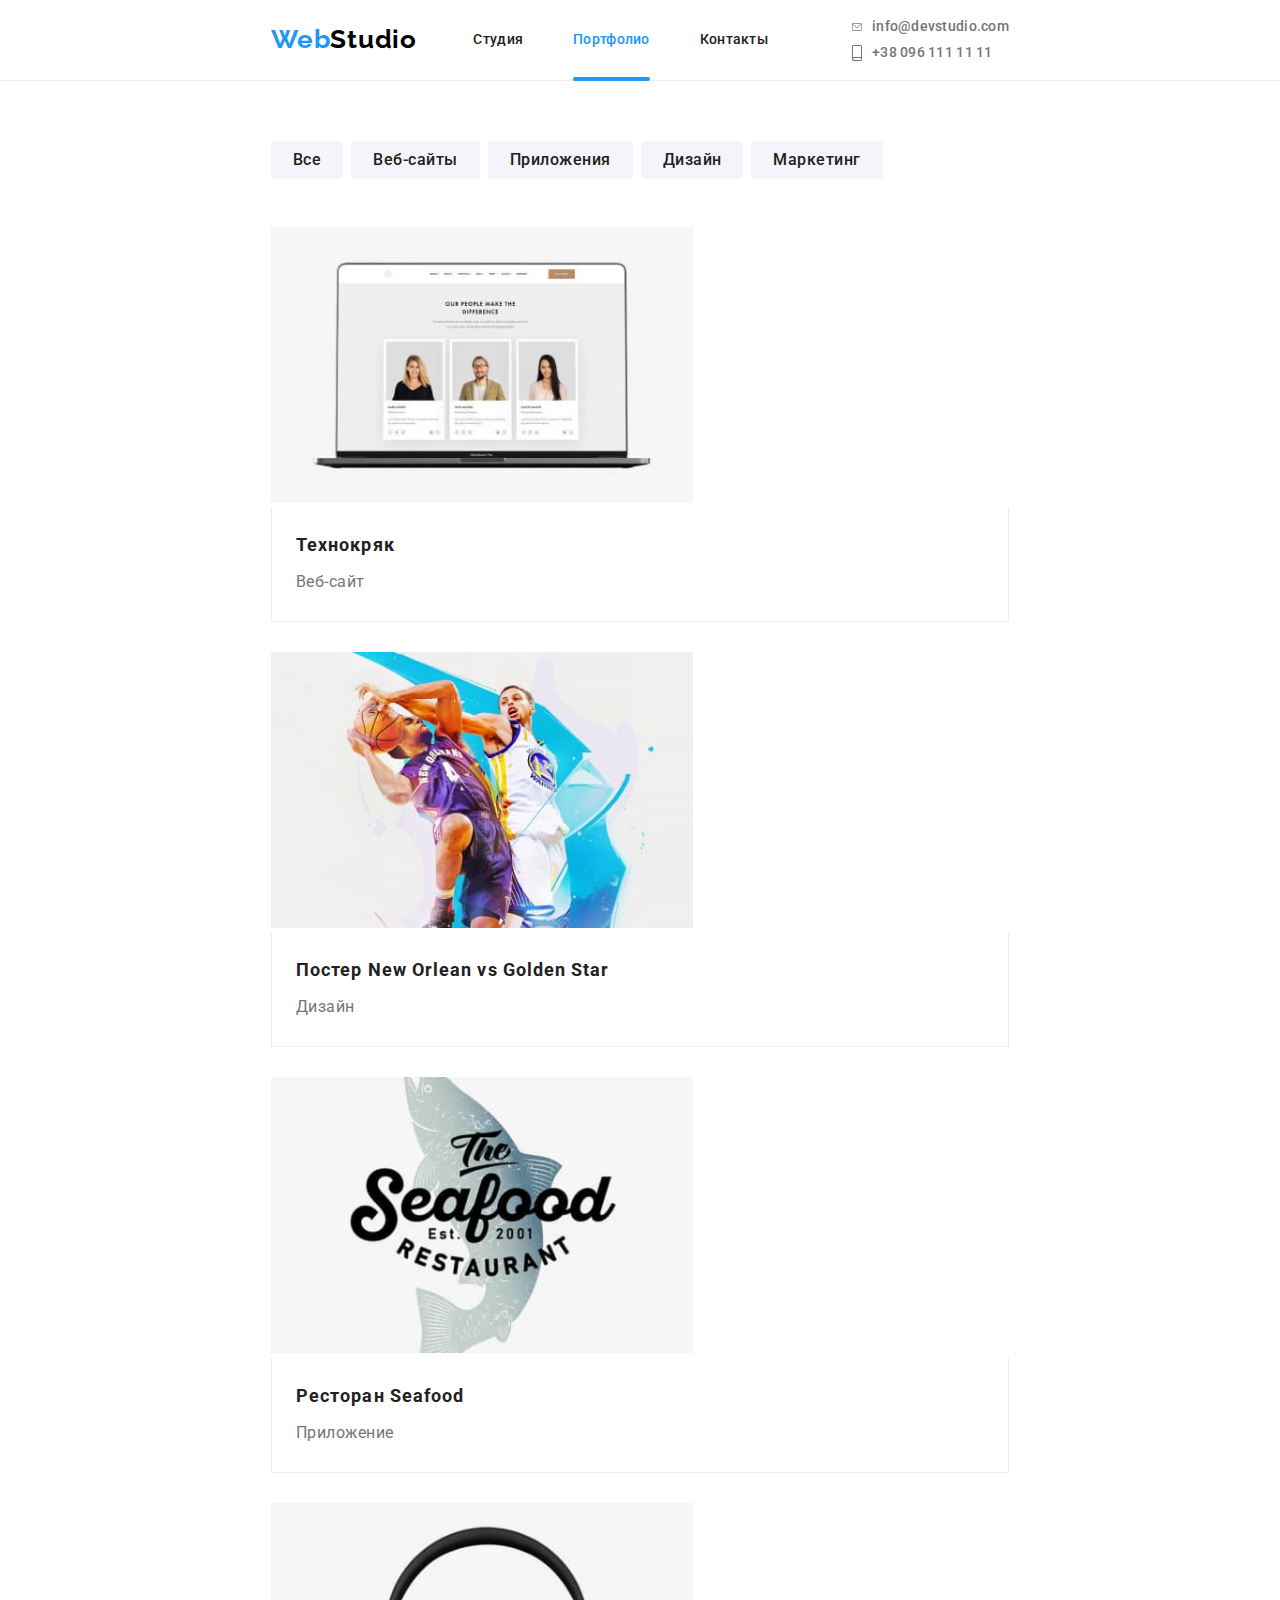
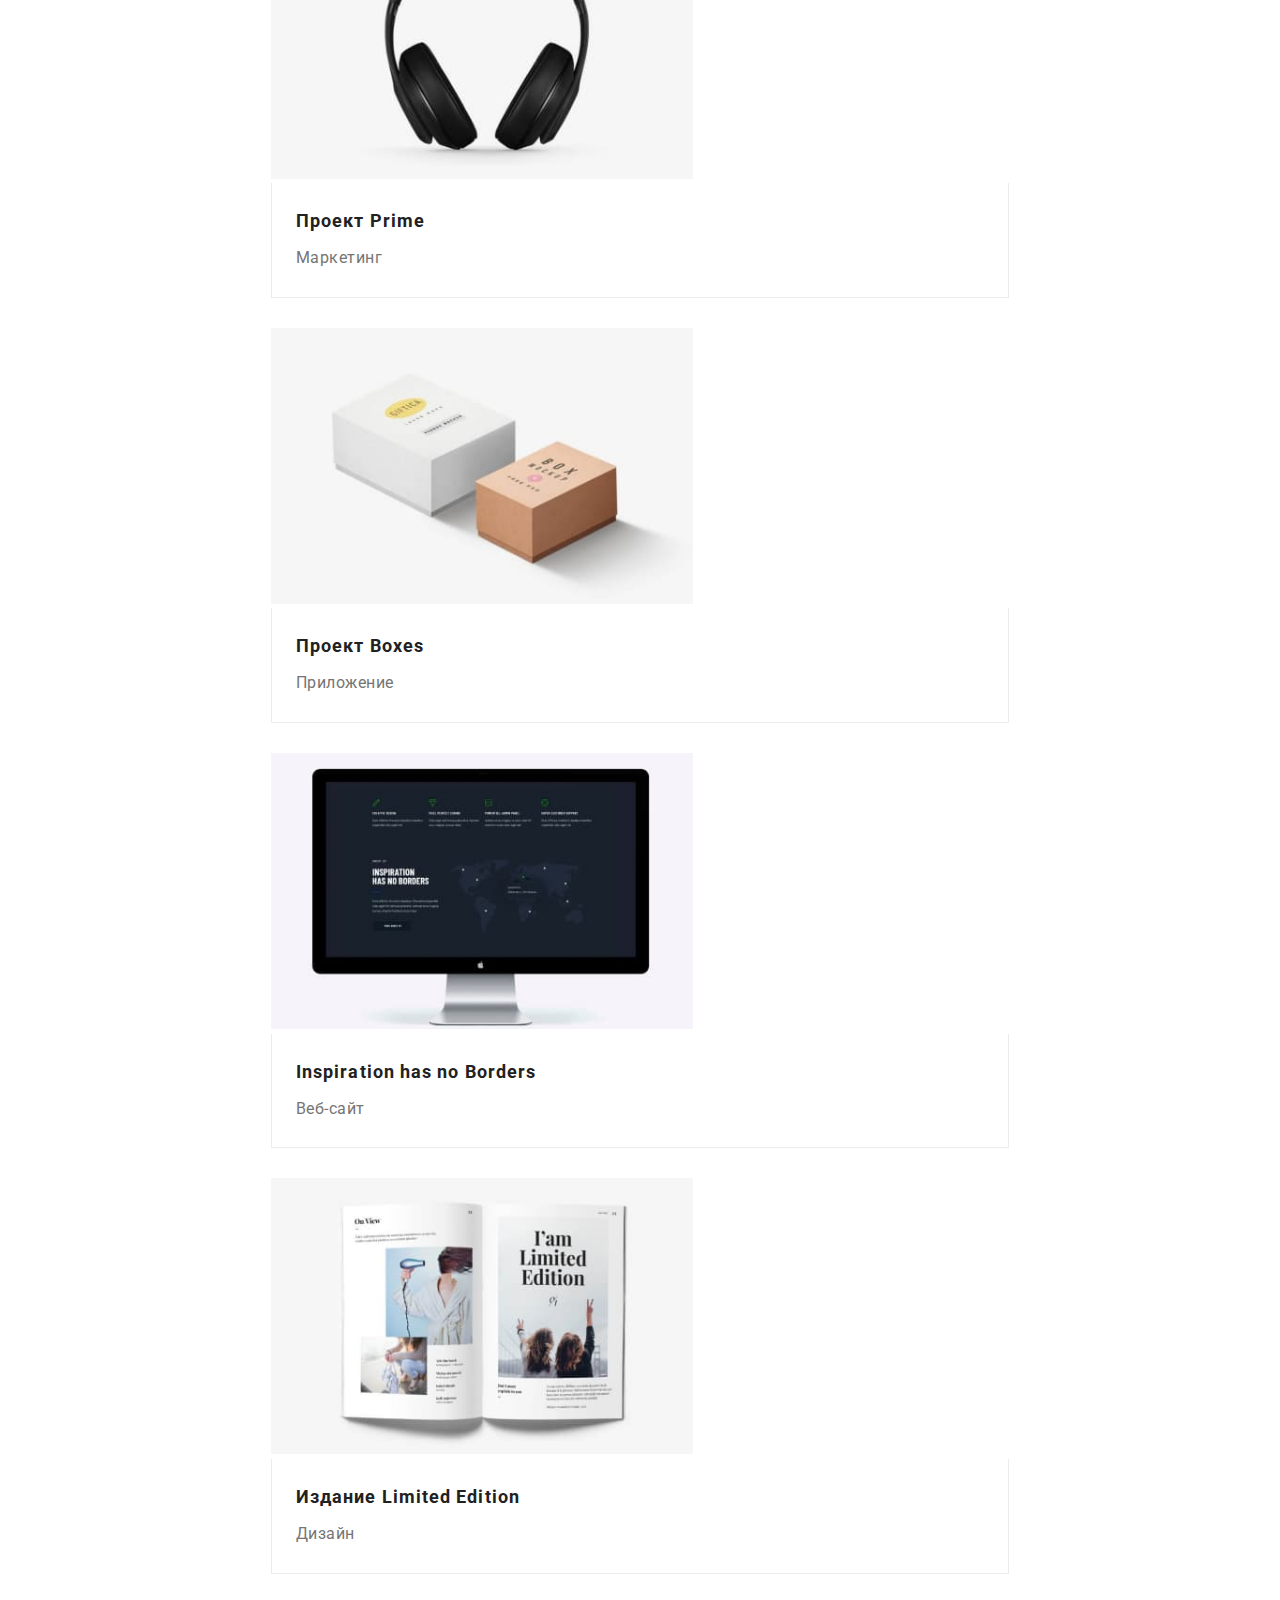
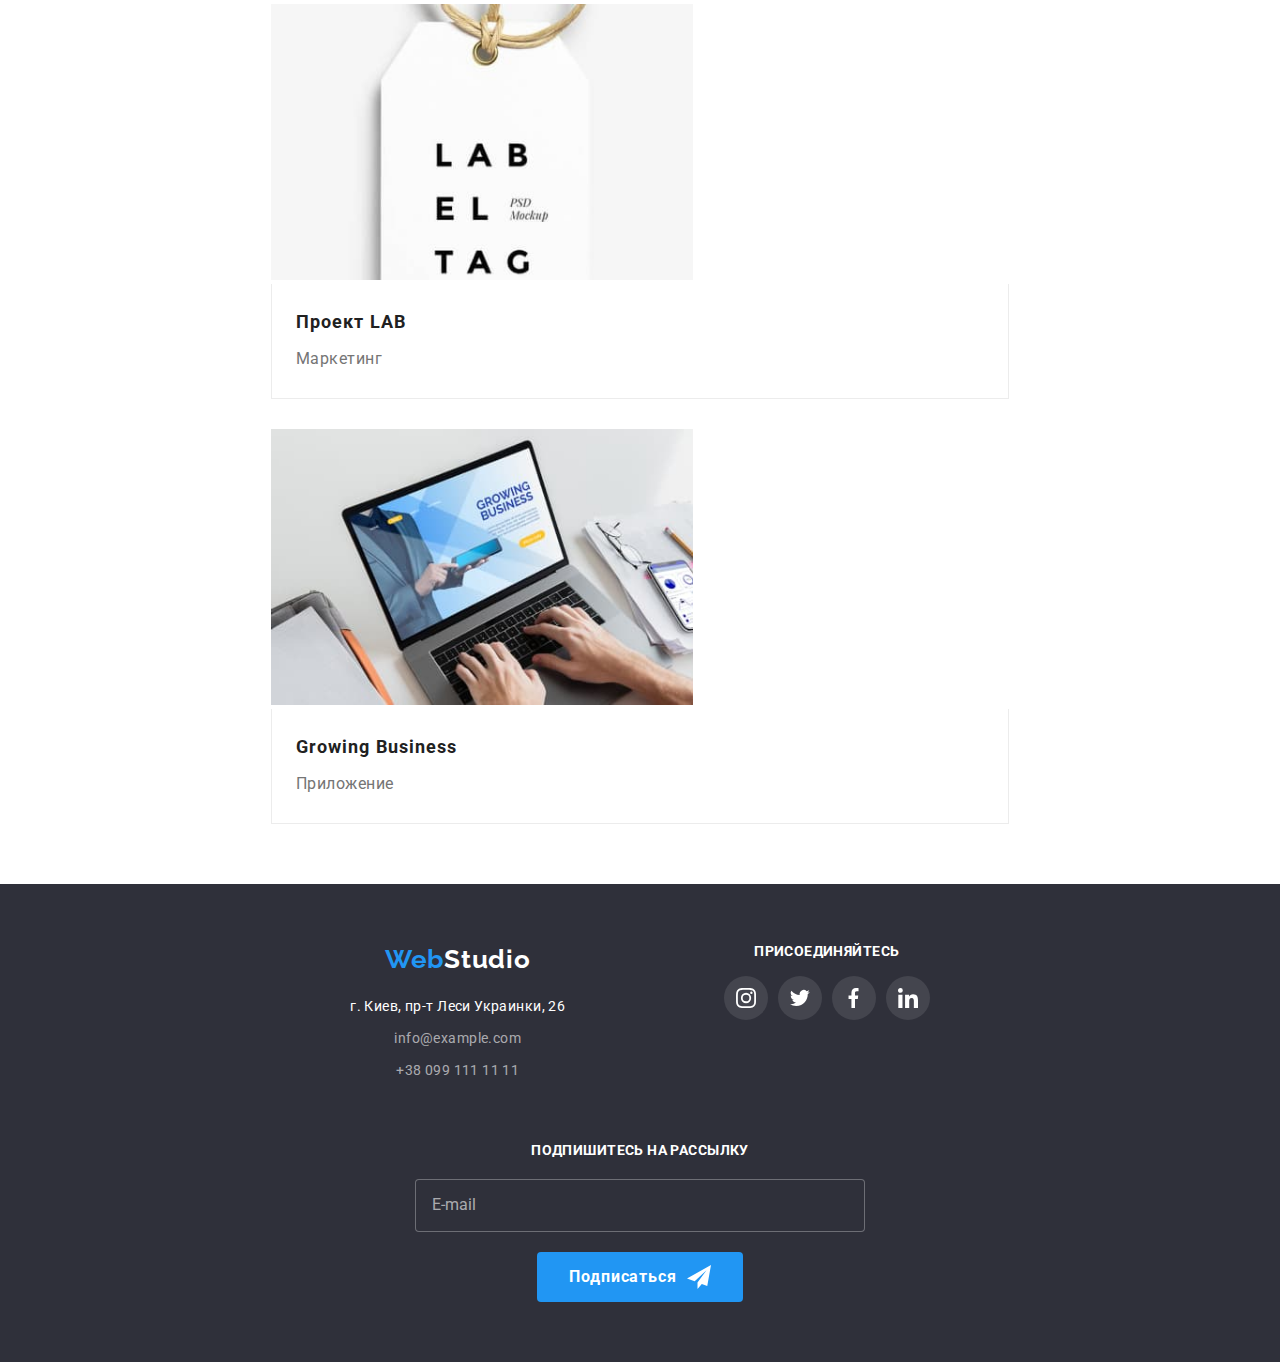
==== commit f3c490f8: "HW#8 Таблетка і то не до конца" ====
--- a/portfolio.html
+++ b/portfolio.html
@@ -13,93 +13,93 @@
     <link rel="stylesheet" href="./css/main.min.css">
 </head>
 <body>
-    <header class="header">
-    
-        <div class="container header__conteiner">
-    
-            <a href="./index.html" class="logo logo__header">
-                <span class="logo__part">Web</span>Studio
-            </a>
-    
-            <button type="button" class="mobile-menu__button" data-menu-button aria-expanded="false">
-                <svg class="mobile-menu__buttonIco" width='40' height='40' aria-label="Переключатель мобильного меню">
-                    <use class="mobile-menu__icoMenu" href="./images/sprite.svg#mobile-menu"></use>
-                    <use class="mobile-menu__icoClose" href="./images/sprite.svg#mobile-close"></use>
-                </svg>
-            </button>
-    
-            <div class="mobile-menu" data-menu>
-    
-                <nav>
-                    <ul class="site-nav list">
-    
-                        <li class="site-nav__item">
-                            <a href="./index.html" class="site-nav__link">Студия</a>
+<header class="header">
+
+    <div class="container header__conteiner">
+
+        <a href="./index.html" class="logo logo__header">
+            <span class="logo__part">Web</span>Studio
+        </a>
+
+        <button type="button" class="mobile-menu__button" data-menu-button aria-expanded="false">
+            <svg class="mobile-menu__buttonIco" width='40' height='40' aria-label="Переключатель мобильного меню">
+                <use class="mobile-menu__icoMenu" href="./images/sprite.svg#mobile-menu"></use>
+                <use class="mobile-menu__icoClose" href="./images/sprite.svg#mobile-close"></use>
+            </svg>
+        </button>
+
+        <div class="mobile-menu" data-menu>
+
+            <nav>
+                <ul class="site-nav list">
+
+                    <li class="site-nav__item">
+                        <a href="./index.html" class="site-nav__link">Студия</a>
+                    </li>
+
+                    <li class="site-nav__item">
+                        <a href="./portfolio.html" class="site-nav__link site-nav__link--current">Портфолио</a>
+                    </li>
+
+                    <li class="site-nav__item">
+                        <a href="" class="site-nav__link">Контакты</a>
+                    </li>
+
+                </ul>
+            </nav>
+
+            <ul class="header-contacts list">
+
+                <li class="header-contacts__item">
+                    <ul class="header-social list">
+
+                        <li class="header-social__item">
+                            <a href="" class="header-social__link">Instagram</a>
                         </li>
-    
-                        <li class="site-nav__item">
-                            <a href="./portfolio.html" class="site-nav__link site-nav__link--current">Портфолио</a>
+
+                        <li class="header-social__item">
+                            <a href="" class="header-social__link">Twitter</a>
                         </li>
-    
-                        <li class="site-nav__item">
-                            <a href="" class="site-nav__link">Контакты</a>
+
+                        <li class="header-social__item">
+                            <a href="" class="header-social__link">Facebook</a>
                         </li>
-    
+
+                        <li class="header-social__item">
+                            <a href="" class="header-social__link">LinkedIn</a>
+                        </li>
+
                     </ul>
-                </nav>
-    
-                <ul class="header-contacts list">
-    
-                    <li class="header-contacts__item">
-                        <ul class="header-social list">
-    
-                            <li class="header-social__item">
-                                <a href="" class="header-social__link">Instagram</a>
-                            </li>
-    
-                            <li class="header-social__item">
-                                <a href="" class="header-social__link">Twitter</a>
-                            </li>
-    
-                            <li class="header-social__item">
-                                <a href="" class="header-social__link">Facebook</a>
-                            </li>
-    
-                            <li class="header-social__item">
-                                <a href="" class="header-social__link">LinkedIn</a>
-                            </li>
-    
-                        </ul>
-                    </li>
-    
-                    <li class="header-contacts__item">
-                        <a href="maito:info@devstudio.com" class="header-contacts__link">
-                            <svg class="header-contacts__mailIcon">
-                                <use href="./images/sprite.svg#icon-envelope"></use>
-                            </svg>
-                            info@devstudio.com
-                        </a>
-                    </li>
-    
-                    <li class="header-contacts__item">
-                        <a href="tel:+380961111111" class="header-contacts__link header-contacts__link--akcent">
-                            <svg class="header-contacts__telIcon">
-                                <use href="./images/sprite.svg#icon-smartphone"></use>
-                            </svg>
-                            +38 096 111 11 11
-                        </a>
-                    </li>
-    
-                </ul>
-    
-    
-            </div>
-    
-    
+                </li>
+
+                <li class="header-contacts__item">
+                    <a href="maito:info@devstudio.com" class="header-contacts__link">
+                        <svg class="header-contacts__mailIcon">
+                            <use href="./images/sprite.svg#icon-envelope"></use>
+                        </svg>
+                        info@devstudio.com
+                    </a>
+                </li>
+
+                <li class="header-contacts__item">
+                    <a href="tel:+380961111111" class="header-contacts__link header-contacts__link--akcent">
+                        <svg class="header-contacts__telIcon">
+                            <use href="./images/sprite.svg#icon-smartphone"></use>
+                        </svg>
+                        +38 096 111 11 11
+                    </a>
+                </li>
+
+            </ul>
+
+
         </div>
-    
-    
-    </header>
+
+
+    </div>
+
+
+</header>
     <main>
         <section class="section">
             <div class="container">
@@ -345,13 +345,15 @@
         
         
     </main>
-    <footer class="footer">
-        <div class="container">
-    
+<footer class="footer">
+    <div class="container container__footer">
+
+        <div>
+
             <a href="./index.html" class="logo logo__footer">
                 <span class="logo__part">Web</span>Studio
             </a>
-    
+
             <address>
                 <ul class="contact list">
                     <li class="contact__item">
@@ -367,59 +369,61 @@
                     </li>
                 </ul>
             </address>
-    
-            <div class="footer-social-box">
-                <h3 class="social-list__title ">присоединяйтесь</h3>
-                <ul class="social-list list">
-                    <li class="social-list__item">
-                        <a class="social-list__link social-list__link--color" href="#">
-                            <svg class="social-list__icon">
-                                <use href="./images/sprite.svg#icon-instagram"> </use>
-                            </svg>
-                        </a>
-                    </li>
-                    <li class="social-list__item">
-                        <a class="social-list__link social-list__link--color" href="#">
-                            <svg class="social-list__icon">
-                                <use href="./images/sprite.svg#icon-twitter"> </use>
-                            </svg>
-                        </a>
-                    </li>
-                    <li class="social-list__item">
-                        <a class="social-list__link social-list__link--color" href="#">
-                            <svg class="social-list__icon">
-                                <use href="./images/sprite.svg#icon-fb"> </use>
-                            </svg>
-                        </a>
-                    </li>
-                    <li class="social-list__item">
-                        <a class="social-list__link social-list__link--color" href="#">
-                            <svg class="social-list__icon">
-                                <use href="./images/sprite.svg#icon-linkedin"> </use>
-                            </svg>
-                        </a>
-                    </li>
-                </ul>
-            </div>
-    
-            <div class="subscription">
-                <form>
-                    <label for="email">
-                        <h3 class="subscription__title">подпишитесь на рассылку</h3>
-                    </label>
-                    <div class="subscription__box">
-                        <input class="subscription__input" type="email" name="user-email" id="email" placeholder="E-mail">
-                        <button class="primary-button primary-button--margin" type="submit">Подписаться
-                            <svg class="subscription__icon">
-                                <use href="./images/sprite.svg#icon-isend"></use>
-                            </svg>
-                        </button>
-                    </div>
-                </form>
-            </div>
-    
+
         </div>
-    </footer>
+
+        <div class="footer-social-box">
+            <h3 class="social-list__title ">присоединяйтесь</h3>
+            <ul class="social-list list">
+                <li class="social-list__item">
+                    <a class="social-list__link social-list__link--color" href="#">
+                        <svg class="social-list__icon">
+                            <use href="./images/sprite.svg#icon-instagram"> </use>
+                        </svg>
+                    </a>
+                </li>
+                <li class="social-list__item">
+                    <a class="social-list__link social-list__link--color" href="#">
+                        <svg class="social-list__icon">
+                            <use href="./images/sprite.svg#icon-twitter"> </use>
+                        </svg>
+                    </a>
+                </li>
+                <li class="social-list__item">
+                    <a class="social-list__link social-list__link--color" href="#">
+                        <svg class="social-list__icon">
+                            <use href="./images/sprite.svg#icon-fb"> </use>
+                        </svg>
+                    </a>
+                </li>
+                <li class="social-list__item">
+                    <a class="social-list__link social-list__link--color" href="#">
+                        <svg class="social-list__icon">
+                            <use href="./images/sprite.svg#icon-linkedin"> </use>
+                        </svg>
+                    </a>
+                </li>
+            </ul>
+        </div>
+
+        <div class="subscription">
+            <form>
+                <label for="email">
+                    <h3 class="subscription__title">подпишитесь на рассылку</h3>
+                </label>
+                <div class="subscription__box">
+                    <input class="subscription__input" type="email" name="user-email" id="email" placeholder="E-mail">
+                    <button class="primary-button primary-button--margin" type="submit">Подписаться
+                        <svg class="subscription__icon">
+                            <use href="./images/sprite.svg#icon-isend"></use>
+                        </svg>
+                    </button>
+                </div>
+            </form>
+        </div>
+
+    </div>
+</footer>
     <script src="./js/mobile-menu.js"></script>
 </body>
 </html>--- a/css/main.min.css
+++ b/css/main.min.css
@@ -1,2 +1,2 @@
-.logo{font-weight:700;font-size:26px;line-height:1.2;font-family:raleway, sans-serif;letter-spacing:0.03em;text-decoration:none;color:#000;-webkit-transition:color 250ms cubic-bezier(0.4, 0, 0.2, 1);transition:color 250ms cubic-bezier(0.4, 0, 0.2, 1)}.logo:hover,.logo:focus{color:#2196f3}.logo__footer{display:inline-block;margin-bottom:20px;color:#fff}.logo__part{color:#2196f3}.header{position:relative}.header__conteiner{display:-webkit-box;display:-ms-flexbox;display:flex;min-height:60px;-webkit-box-align:center;-ms-flex-align:center;align-items:center;-webkit-box-pack:justify;-ms-flex-pack:justify;justify-content:space-between}body{color:#757575;background-color:#fff;font-family:roboto, sans-serif;text-decoration:none}.container{margin-left:auto;margin-right:auto;padding:0 15px}@media screen and (min-width: 480px){.container{width:480px}}@media screen and (min-width: 768px){.container{width:768px}}@media screen and (min-width: 1600px){.container{width:1600px}}.list{list-style:none;padding:0;margin:0}.hidden-topic{position:absolute;width:1px;height:1px;margin:-1px;border:0;padding:0;white-space:nowrap;-webkit-clip-path:inset(100%);clip-path:inset(100%);clip:rect(0 0 0 0);overflow:hidden}.hidden-section{display:none}.section{padding:60px 0}.section__title{display:-webkit-box;display:-ms-flexbox;display:flex;-webkit-box-pack:center;-ms-flex-pack:center;justify-content:center;margin:0;font-weight:700;font-size:28px;line-height:1.17;text-align:center;letter-spacing:0.03em;color:#212121}.section--secondariBg{background-color:#f5f4fa}.is-hidden{visibility:hidden;opacity:0;pointer-events:none;-webkit-transform:scale(0);transform:scale(0)}.header-contacts{display:-webkit-box;display:-ms-flexbox;display:flex;-webkit-box-orient:vertical;-webkit-box-direction:reverse;-ms-flex-direction:column-reverse;flex-direction:column-reverse;font-weight:500;font-size:24px;line-height:1.166;letter-spacing:0.02em}.header-contacts__link{text-decoration:none;color:#757575}.header-contacts__link--akcent{font-size:34px;line-height:1.176;color:#2196f3}.header-contacts__item{padding:16px 0px}@media screen and (max-width: 480px){.header-contacts__telIcon{display:none}}@media screen and (max-width: 480px){.header-contacts__mailIcon{display:none}}.hero{padding:118px 0px;margin-left:auto;margin-right:auto;max-width:480px;height:400px;background-repeat:no-repeat;background-position:center;background-size:cover;background-color:rgba(47,48,58,0.4);background-image:url(../images/Mobile-images/hero-background-img.jpg);background-size:480px 400px;text-align:center}.hero__title{margin-top:0;margin-bottom:30px;color:#fff;font-weight:900;font-size:26px;line-height:1.61;letter-spacing:0.06em;text-transform:uppercase}@media (min-device-pixel-ratio: 2), (-webkit-min-device-pixel-ratio: 2), (min-resolution: 192dpi), (min-resolution: 2dppx){.hero{background-image:url("/images/Mobile-images/hero-background-img-2x.jpg")}}.primary-button{display:-webkit-box;display:-ms-flexbox;display:flex;-webkit-box-align:center;-ms-flex-align:center;align-items:center;margin:auto;border-radius:4px;padding:10px 32px;font-weight:700;font-size:16px;line-height:1.87;letter-spacing:0.06em;cursor:pointer;border:0px solid transparent;background-color:#2196f3;color:#fff;-webkit-transition:color 250ms cubic-bezier(0.4, 0, 0.2, 1),background-color 250ms cubic-bezier(0.4, 0, 0.2, 1);transition:color 250ms cubic-bezier(0.4, 0, 0.2, 1),background-color 250ms cubic-bezier(0.4, 0, 0.2, 1)}.primary-button:hover,.primary-button:focus{background-color:#188ce8;color:#fff}.primary-button--margin{margin-top:20px}.primary-button--shadow{-webkit-transition:-webkit-box-shadow 250ms cubic-bezier(0.4, 0, 0.2, 1);transition:-webkit-box-shadow 250ms cubic-bezier(0.4, 0, 0.2, 1);transition:box-shadow 250ms cubic-bezier(0.4, 0, 0.2, 1);transition:box-shadow 250ms cubic-bezier(0.4, 0, 0.2, 1), -webkit-box-shadow 250ms cubic-bezier(0.4, 0, 0.2, 1)}.primary-button--shadow:hover,.primary-button--shadow:focus{-webkit-box-shadow:0px 4px 4px rgba(0,0,0,0.15);box-shadow:0px 4px 4px rgba(0,0,0,0.15)}.mobile-menu{display:none;position:absolute;width:100%;left:0px;top:0px;min-height:796px;padding:48px 40px;background:#fff;-webkit-box-shadow:0px 4px 8px rgba(0,0,0,0.04),0px 2px 4px rgba(0,0,0,0.08),0px 1px 3px rgba(0,0,0,0.16);box-shadow:0px 4px 8px rgba(0,0,0,0.04),0px 2px 4px rgba(0,0,0,0.08),0px 1px 3px rgba(0,0,0,0.16)}.mobile-menu.is-open{display:-webkit-box;display:-ms-flexbox;display:flex;-webkit-box-orient:vertical;-webkit-box-direction:normal;-ms-flex-direction:column;flex-direction:column;-webkit-box-pack:justify;-ms-flex-pack:justify;justify-content:space-between;z-index:998}.mobile-menu__button{display:-webkit-inline-box;display:-ms-inline-flexbox;display:inline-flex;margin:0;padding:0;border:none;background-color:transparent}.mobile-menu__buttonIco{z-index:999;background-color:red}.mobile-menu__icoClose{display:none}.mobile-menu__button.is-open .mobile-menu__icoClose{display:block}.mobile-menu__button.is-open .mobile-menu__icoMenu{display:none}.site-nav{font-weight:500;font-size:40px;line-height:1.175;letter-spacing:0.02em}.site-nav__item{padding:16px 0px}.site-nav__item:first-child{padding-top:0}.site-nav__item:last-child{padding-bottom:0}.site-nav__link{text-decoration:none;color:#212121}.site-nav__link--current{color:#2196f3}.header-social{display:-webkit-box;display:-ms-flexbox;display:flex;margin-top:48px}.header-social__item{padding:0 10px}.header-social__item:first-child{padding-left:0}.header-social__item:last-child{padding-right:0}.header-social__item:not(:last-child){border-right:1px solid rgba(33,33,33,0.2)}.header-social__link{font-weight:500;font-size:18px;line-height:1.22;letter-spacing:0.02em;text-decoration:none;color:#2196f3}.features__box{display:-webkit-box;display:-ms-flexbox;display:flex;-webkit-box-pack:center;-ms-flex-pack:center;justify-content:center;background-color:#f5f4fa}.features__item:not(:last-child){margin-bottom:30px}.features__title{display:-webkit-box;display:-ms-flexbox;display:flex;-webkit-box-pack:center;-ms-flex-pack:center;justify-content:center;margin-top:30px;font-size:14px;line-height:1.14;text-align:center;letter-spacing:0.03em;text-transform:uppercase;color:#212121}.features__text{font-size:14px;line-height:1.71;letter-spacing:0.03em}.team__item{margin-top:30px;background-color:#fff;-webkit-box-shadow:0px 1px 3px rgba(0,0,0,0.12),0px 1px 1px rgba(0,0,0,0.14),0px 2px 1px rgba(0,0,0,0.2);box-shadow:0px 1px 3px rgba(0,0,0,0.12),0px 1px 1px rgba(0,0,0,0.14),0px 2px 1px rgba(0,0,0,0.2);border-radius:0px 0px 4px 4px}.team__caption{padding:30px 0 24px 0}.team__name{margin:0 0 10px 0;font-weight:500;font-size:16px;line-height:1.18;text-align:center;letter-spacing:0.03em;color:#212121}.team__title{font-weight:400;font-size:16px;line-height:1.18;text-align:center;letter-spacing:0.03em}.footer-social-box{margin-top:60px}.social-list{display:-webkit-box;display:-ms-flexbox;display:flex;-webkit-box-pack:center;-ms-flex-pack:center;justify-content:center;margin-top:16px}.social-list__item:not(:last-child){margin-right:10px}.social-list__link{display:-webkit-box;display:-ms-flexbox;display:flex;-webkit-box-pack:center;-ms-flex-pack:center;justify-content:center;-webkit-box-align:center;-ms-flex-align:center;align-items:center;height:44px;width:44px;background-color:#fff;border-radius:50%;fill:#afb1b8}.social-list__link:hover,.social-list__link:focus{background-color:#2196f3;fill:#fff}.social-list__link--color{background-color:rgba(255,255,255,0.1);fill:#fff}.social-list__icon{width:20px;height:20px}.social-list__title{margin:0;font-weight:700;font-size:14px;line-height:1.14;letter-spacing:0.03em;text-transform:uppercase;color:#ffffff}.backdrop{position:fixed;top:0;left:0;width:100%;height:100%;background:rgba(0,0,0,0.2);opacity:1;-webkit-transform:scale(1);transform:scale(1);-webkit-transition:opacity 250ms cubic-bezier(0.4, 0, 0.2, 1),visibility 250ms cubic-bezier(0.4, 0, 0.2, 1),-webkit-transform 250ms cubic-bezier(0.4, 0, 0.2, 1);transition:opacity 250ms cubic-bezier(0.4, 0, 0.2, 1),visibility 250ms cubic-bezier(0.4, 0, 0.2, 1),-webkit-transform 250ms cubic-bezier(0.4, 0, 0.2, 1);transition:opacity 250ms cubic-bezier(0.4, 0, 0.2, 1),visibility 250ms cubic-bezier(0.4, 0, 0.2, 1),transform 250ms cubic-bezier(0.4, 0, 0.2, 1);transition:opacity 250ms cubic-bezier(0.4, 0, 0.2, 1),visibility 250ms cubic-bezier(0.4, 0, 0.2, 1),transform 250ms cubic-bezier(0.4, 0, 0.2, 1),-webkit-transform 250ms cubic-bezier(0.4, 0, 0.2, 1)}.modal{position:absolute;top:50%;left:50%;-webkit-transform:translate(-50%, -50%);transform:translate(-50%, -50%);min-width:450px;min-height:609px;background-color:#fff;padding:40px 40px;-webkit-box-shadow:0px 1px 3px rgba(0,0,0,0.12),0px 1px 1px rgba(0,0,0,0.14),0px 2px 1px rgba(0,0,0,0.2);box-shadow:0px 1px 3px rgba(0,0,0,0.12),0px 1px 1px rgba(0,0,0,0.14),0px 2px 1px rgba(0,0,0,0.2);border-radius:4px}.modal__closebutton{position:absolute;top:8px;right:8px;width:30px;height:30px;display:-webkit-box;display:-ms-flexbox;display:flex;-webkit-box-pack:center;-ms-flex-pack:center;justify-content:center;-webkit-box-align:center;-ms-flex-align:center;align-items:center;border:1px solid rgba(0,0,0,0.1);border-radius:50%;cursor:pointer;background-color:#fff;-webkit-transition:fill 250ms cubic-bezier(0.4, 0, 0.2, 1);transition:fill 250ms cubic-bezier(0.4, 0, 0.2, 1)}.modal__closebutton:hover,.modal__closebutton:focus{color:#2196f3;fill:#2196f3}.modal__closeicon{width:30px;height:30px}.modal__form{display:-webkit-box;display:-ms-flexbox;display:flex;-webkit-box-orient:vertical;-webkit-box-direction:normal;-ms-flex-direction:column;flex-direction:column;-webkit-box-align:center;-ms-flex-align:center;align-items:center;-webkit-box-pack:center;-ms-flex-pack:center;justify-content:center}.modal__title{margin-top:0;margin-bottom:12px;font-size:20px;line-height:1.15;letter-spacing:0.03em;text-align:center;color:#212121}.modal__inputbox{display:-webkit-box;display:-ms-flexbox;display:flex;-webkit-box-orient:vertical;-webkit-box-direction:normal;-ms-flex-direction:column;flex-direction:column;position:relative;width:100%;margin-bottom:10px;font-size:12px;line-height:1.14;letter-spacing:0.01em;color:#757575}.modal__input{-webkit-box-sizing:border-box;box-sizing:border-box;height:40px;border-radius:4px;padding-left:40px;margin-top:4px;border:1px solid rgba(33,33,33,0.2);-webkit-transition:border-color 250ms cubic-bezier(0.4, 0, 0.2, 1);transition:border-color 250ms cubic-bezier(0.4, 0, 0.2, 1)}.modal__input:focus{border-color:#2196f3}.modal__input:focus+.modal__inputicon{fill:#2196f3}.modal__inputicon{position:absolute;width:18px;height:18px;left:12px;bottom:11px;-webkit-transition:fill 250ms cubic-bezier(0.4, 0, 0.2, 1);transition:fill 250ms cubic-bezier(0.4, 0, 0.2, 1)}.modal__commentbox{display:-webkit-box;display:-ms-flexbox;display:flex;-webkit-box-orient:vertical;-webkit-box-direction:normal;-ms-flex-direction:column;flex-direction:column;width:100%;margin-bottom:20px;font-size:12px;line-height:1.14;letter-spacing:0.01em;color:#757575}.modal__commenttextarea{height:120px;padding:12px 16px;margin-top:4px;border:1px solid rgba(33,33,33,0.2);border-radius:4px;resize:none}.modal__commenttextarea::-webkit-input-placeholder{font-size:14px;line-height:1.14;letter-spacing:0.01em;color:rgba(117,117,117,0.5)}.modal__commenttextarea:-ms-input-placeholder{font-size:14px;line-height:1.14;letter-spacing:0.01em;color:rgba(117,117,117,0.5)}.modal__commenttextarea::-ms-input-placeholder{font-size:14px;line-height:1.14;letter-spacing:0.01em;color:rgba(117,117,117,0.5)}.modal__commenttextarea::placeholder{font-size:14px;line-height:1.14;letter-spacing:0.01em;color:rgba(117,117,117,0.5)}.modal__policy{margin-bottom:30px;font-size:14px;line-height:1.71;letter-spacing:0.03em;color:#757575}.modal__policylink{-webkit-text-decoration-line:underline;text-decoration-line:underline;color:#2196f3}.client{display:-webkit-box;display:-ms-flexbox;display:flex;-ms-flex-wrap:wrap;flex-wrap:wrap}.client__link{display:-webkit-box;display:-ms-flexbox;display:flex;-webkit-box-align:center;-ms-flex-align:center;align-items:center;-webkit-box-pack:center;-ms-flex-pack:center;justify-content:center;width:210px;height:92px;margin:15px;border:1px solid #afb1b8;border-radius:3px;fill:#afb1b8}.client__icon{height:60px;width:106px}.client__link:hover,.client__link:focus{display:-webkit-box;display:-ms-flexbox;display:flex;fill:#2196f3;border:1px solid #2196f3;border-radius:3px}.footer{background-color:#2f303a;padding-top:60px;padding-bottom:60px;text-align:center}.contact__item:not(:last-child){margin-bottom:8px}.contact__link{font-weight:400;font-size:14px;line-height:1.71;text-align:center;letter-spacing:0.03em;color:rgba(255,255,255,0.6);text-decoration:none;font-style:normal}.contact__link--white{color:#fff}.subscription{margin-top:60px}.subscription__title{margin:0;font-weight:700;font-size:14px;line-height:1.14;letter-spacing:0.03em;text-transform:uppercase;color:#ffffff}.subscription__box{margin-top:20px}.subscription__input{width:100%;border:1px solid rgba(255,255,255,0.3);border-radius:4px;padding:16px;background-color:#2f303a;color:#fff}.subscription__input::-webkit-input-placeholder{color:rgba(255,255,255,0.6)}.subscription__input:-ms-input-placeholder{color:rgba(255,255,255,0.6)}.subscription__input::-ms-input-placeholder{color:rgba(255,255,255,0.6)}.subscription__input::placeholder{color:rgba(255,255,255,0.6)}.subscription__icon{margin-left:10px;width:24px;height:24px}.filters-list{display:-webkit-box;display:-ms-flexbox;display:flex;-ms-flex-wrap:wrap;flex-wrap:wrap;-webkit-box-pack:left;-ms-flex-pack:left;justify-content:left}.filters-list__item:not(:last-child){margin-right:8px}.filters-list__item:nth-child(-n+3){margin-bottom:8px}.filters-list__button{background-color:#f5f4fa;color:#212121;font-family:"Roboto";font-weight:500;font-size:16px;line-height:1.62;text-align:center;letter-spacing:0.03em;cursor:pointer;border-radius:4px;padding:6px 22px;border:transparent;-webkit-transition:background-color 250ms cubic-bezier(0.4, 0, 0.2, 1),color 250ms cubic-bezier(0.4, 0, 0.2, 1),-webkit-box-shadow 250ms cubic-bezier(0.4, 0, 0.2, 1);transition:background-color 250ms cubic-bezier(0.4, 0, 0.2, 1),color 250ms cubic-bezier(0.4, 0, 0.2, 1),-webkit-box-shadow 250ms cubic-bezier(0.4, 0, 0.2, 1);transition:background-color 250ms cubic-bezier(0.4, 0, 0.2, 1),color 250ms cubic-bezier(0.4, 0, 0.2, 1),box-shadow 250ms cubic-bezier(0.4, 0, 0.2, 1);transition:background-color 250ms cubic-bezier(0.4, 0, 0.2, 1),color 250ms cubic-bezier(0.4, 0, 0.2, 1),box-shadow 250ms cubic-bezier(0.4, 0, 0.2, 1),-webkit-box-shadow 250ms cubic-bezier(0.4, 0, 0.2, 1)}.filters-list__button:hover,.filters-list__button:focus{background-color:#2196f3;color:#fff;-webkit-box-shadow:0px 3px 1px rgba(0,0,0,0.1),0px 1px 2px rgba(0,0,0,0.08),0px 2px 2px rgba(0,0,0,0.12);box-shadow:0px 3px 1px rgba(0,0,0,0.1),0px 1px 2px rgba(0,0,0,0.08),0px 2px 2px rgba(0,0,0,0.12);border-radius:4px}.portfolio{margin-top:40px}.portfolio__item:not(:last-child){margin-bottom:30px}.portfolio__link{display:block;text-decoration:none;-webkit-transition:-webkit-box-shadow 250ms cubic-bezier(0.4, 0, 0.2, 1);transition:-webkit-box-shadow 250ms cubic-bezier(0.4, 0, 0.2, 1);transition:box-shadow 250ms cubic-bezier(0.4, 0, 0.2, 1);transition:box-shadow 250ms cubic-bezier(0.4, 0, 0.2, 1), -webkit-box-shadow 250ms cubic-bezier(0.4, 0, 0.2, 1)}.portfolio__link:hover,.portfolio__link:focus{background-color:#fff;color:#2196f3;-webkit-box-shadow:0px 1px 1px rgba(0,0,0,0.12),0px 4px 4px rgba(0,0,0,0.06),1px 4px 6px rgba(0,0,0,0.16);box-shadow:0px 1px 1px rgba(0,0,0,0.12),0px 4px 4px rgba(0,0,0,0.06),1px 4px 6px rgba(0,0,0,0.16)}.portfolio__thumb{overflow:hidden;position:relative}.portfolio__description{margin:0;font-size:18px;line-height:1.55;letter-spacing:0.03em;color:#fff}.portfolio__sign{border-left:1px solid #ececec;border-right:1px solid #ececec;border-bottom:1px solid #ececec;padding-left:24px;padding-top:20px;padding-bottom:24px;padding-right:20px}.portfolio__name{color:#212121;font-weight:700;font-size:18px;line-height:2;letter-spacing:0.06em}.portfolio__title{color:#757575;margin-top:4px;font-size:16px;line-height:1.87;letter-spacing:0.03em;display:block}.portfolio__modal{display:-webkit-box;display:-ms-flexbox;display:flex;position:absolute;-webkit-box-align:center;-ms-flex-align:center;align-items:center;-webkit-box-pack:center;-ms-flex-pack:center;justify-content:center;border:1px solid #000000;-webkit-box-shadow:0px 4px 4px rgba(0,0,0,0.25);box-shadow:0px 4px 4px rgba(0,0,0,0.25);padding:63px 24px;width:100%;height:100%;top:0;background:rgba(33,150,243,0.9);pointer-events:none;opacity:0;-webkit-transform:translateY(294px);transform:translateY(294px);-webkit-transition:opacity 250ms cubic-bezier(0.4, 0, 0.2, 1),-webkit-transform 250ms cubic-bezier(0.4, 0, 0.2, 1);transition:opacity 250ms cubic-bezier(0.4, 0, 0.2, 1),-webkit-transform 250ms cubic-bezier(0.4, 0, 0.2, 1);transition:opacity 250ms cubic-bezier(0.4, 0, 0.2, 1),transform 250ms cubic-bezier(0.4, 0, 0.2, 1);transition:opacity 250ms cubic-bezier(0.4, 0, 0.2, 1),transform 250ms cubic-bezier(0.4, 0, 0.2, 1),-webkit-transform 250ms cubic-bezier(0.4, 0, 0.2, 1)}.portfolio__link:hover .portfolio__modal,.portfolio__link:focus .portfolio__modal{opacity:1;-webkit-transform:translateY(0);transform:translateY(0)}
+.logo{font-weight:700;font-size:26px;line-height:1.2;font-family:raleway, sans-serif;letter-spacing:0.03em;text-decoration:none;color:#000;-webkit-transition:color 250ms cubic-bezier(0.4, 0, 0.2, 1);transition:color 250ms cubic-bezier(0.4, 0, 0.2, 1)}.logo:hover,.logo:focus{color:#2196f3}.logo__footer{display:inline-block;margin-bottom:20px;color:#fff}.logo__part{color:#2196f3}.header{position:relative}.header__conteiner{display:-webkit-box;display:-ms-flexbox;display:flex;-webkit-box-align:center;-ms-flex-align:center;align-items:center}@media screen and (max-width: 767px){.header__conteiner{min-height:60px;-webkit-box-align:center;-ms-flex-align:center;align-items:center;-webkit-box-pack:justify;-ms-flex-pack:justify;justify-content:space-between}}@media screen and (min-width: 768px){.header{min-height:80px;border-bottom:1px solid #ececec}}body{color:#757575;background-color:#fff;font-family:roboto, sans-serif;text-decoration:none}.container{margin-left:auto;margin-right:auto;padding:0 15px}@media screen and (min-width: 480px){.container{width:480px}}@media screen and (min-width: 768px){.container{width:768px}}@media screen and (min-width: 1600px){.container{width:1600px}}@media screen and (min-width: 768px){.container__footer{display:-webkit-box;display:-ms-flexbox;display:flex;-ms-flex-wrap:wrap;flex-wrap:wrap;-ms-flex-pack:distribute;justify-content:space-around}}.list{list-style:none;padding:0;margin:0}.hidden-topic{position:absolute;width:1px;height:1px;margin:-1px;border:0;padding:0;white-space:nowrap;-webkit-clip-path:inset(100%);clip-path:inset(100%);clip:rect(0 0 0 0);overflow:hidden}.hidden-section{display:none}.section{padding:60px 0}.section__title{display:-webkit-box;display:-ms-flexbox;display:flex;-webkit-box-pack:center;-ms-flex-pack:center;justify-content:center;margin:0;font-weight:700;font-size:28px;line-height:1.17;text-align:center;letter-spacing:0.03em;color:#212121}.section--secondariBg{background-color:#f5f4fa}.is-hidden{visibility:hidden;opacity:0;pointer-events:none;-webkit-transform:scale(0);transform:scale(0)}.header-contacts{display:-webkit-box;display:-ms-flexbox;display:flex;-webkit-box-orient:vertical;-webkit-box-direction:reverse;-ms-flex-direction:column-reverse;flex-direction:column-reverse;font-weight:500;font-size:24px;line-height:1.166;letter-spacing:0.02em}@media screen and (min-width: 768px){.header-contacts{-webkit-box-orient:vertical;-webkit-box-direction:normal;-ms-flex-direction:column;flex-direction:column;-webkit-box-pack:center;-ms-flex-pack:center;justify-content:center;margin-left:84px;font-weight:500;font-size:14px;line-height:1.14;letter-spacing:0.02em}.header-contacts__item:last-child{margin-top:10px}.header-contacts__mailIcon,.header-contacts__telIcon{width:10px;height:16px;margin-right:10px;fill:currentColor}}.header-contacts__link{text-decoration:none;color:#757575}.header-contacts__link:hover,.header-contacts__link:focus{color:#2196f3}@media screen and (min-width: 768px){.header-contacts__link{display:-webkit-box;display:-ms-flexbox;display:flex;-webkit-box-align:center;-ms-flex-align:center;align-items:center;-webkit-transition:color 250ms cubic-bezier(0.4, 0, 0.2, 1);transition:color 250ms cubic-bezier(0.4, 0, 0.2, 1)}}@media screen and (max-width: 767px){.header-contacts__link--akcent{font-size:34px;line-height:1.176;color:#2196f3}.header-contacts__item{padding:16px 0px}}@media screen and (max-width: 767px){.header-contacts__telIcon,.header-contacts__mailIcon{display:none}}.hero{padding:118px 0px;margin-left:auto;margin-right:auto;max-width:480px;height:400px;background-repeat:no-repeat;background-position:center;background-size:cover;background-color:rgba(47,48,58,0.4);background-image:url(../images/Mobile-images/hero-background-img.jpg);background-size:480px 400px;text-align:center}@media screen and (min-width: 768px){.hero{max-width:768px;background-image:url(../images/Tablet-images/hero-background-img.jpg);background-size:768px 400px}}@media screen and (min-width: 768px) and (min-device-pixel-ratio: 2), screen and (min-width: 768px) and (-webkit-min-device-pixel-ratio: 2), screen and (min-width: 768px) and (min-resolution: 192dpi), screen and (min-width: 768px) and (min-resolution: 2dppx){.hero{background-image:url(../images/Tablet-images/hero-background-img-2x.jpg)}}.hero__title{display:inline-block;margin-top:0;margin-bottom:30px;max-width:360px;color:#fff;font-weight:900;font-size:26px;line-height:1.61;letter-spacing:0.06em;text-transform:uppercase}@media (min-device-pixel-ratio: 2), (-webkit-min-device-pixel-ratio: 2), (min-resolution: 192dpi), (min-resolution: 2dppx){.hero{background-image:url("../images/Mobile-images/hero-background-img-2x.jpg")}}.primary-button{display:-webkit-box;display:-ms-flexbox;display:flex;-webkit-box-align:center;-ms-flex-align:center;align-items:center;margin:auto;border-radius:4px;padding:10px 32px;font-weight:700;font-size:16px;line-height:1.87;letter-spacing:0.06em;cursor:pointer;border:0px solid transparent;background-color:#2196f3;color:#fff;-webkit-transition:color 250ms cubic-bezier(0.4, 0, 0.2, 1),background-color 250ms cubic-bezier(0.4, 0, 0.2, 1);transition:color 250ms cubic-bezier(0.4, 0, 0.2, 1),background-color 250ms cubic-bezier(0.4, 0, 0.2, 1)}.primary-button:hover,.primary-button:focus{background-color:#188ce8;color:#fff}.primary-button--margin{margin-top:20px}.primary-button--shadow{-webkit-transition:-webkit-box-shadow 250ms cubic-bezier(0.4, 0, 0.2, 1);transition:-webkit-box-shadow 250ms cubic-bezier(0.4, 0, 0.2, 1);transition:box-shadow 250ms cubic-bezier(0.4, 0, 0.2, 1);transition:box-shadow 250ms cubic-bezier(0.4, 0, 0.2, 1), -webkit-box-shadow 250ms cubic-bezier(0.4, 0, 0.2, 1)}.primary-button--shadow:hover,.primary-button--shadow:focus{-webkit-box-shadow:0px 4px 4px rgba(0,0,0,0.15);box-shadow:0px 4px 4px rgba(0,0,0,0.15)}.mobile-menu{display:-webkit-box;display:-ms-flexbox;display:flex;margin-left:auto}@media screen and (max-width: 767px){.mobile-menu{display:none;position:absolute;width:100%;left:0px;top:0px;min-height:796px;padding:48px 40px;background:#fff;-webkit-box-shadow:0px 4px 8px rgba(0,0,0,0.04),0px 2px 4px rgba(0,0,0,0.08),0px 1px 3px rgba(0,0,0,0.16);box-shadow:0px 4px 8px rgba(0,0,0,0.04),0px 2px 4px rgba(0,0,0,0.08),0px 1px 3px rgba(0,0,0,0.16)}}.mobile-menu.is-open{display:-webkit-box;display:-ms-flexbox;display:flex;-webkit-box-orient:vertical;-webkit-box-direction:normal;-ms-flex-direction:column;flex-direction:column;-webkit-box-pack:justify;-ms-flex-pack:justify;justify-content:space-between;z-index:998}.mobile-menu__button{display:-webkit-inline-box;display:-ms-inline-flexbox;display:inline-flex;margin:0;padding:0;border:none;background-color:transparent}@media screen and (min-width: 768px){.mobile-menu__button{display:none}}.mobile-menu__buttonIco{z-index:999;background-color:red}.mobile-menu__icoClose{display:none}.mobile-menu__button.is-open .mobile-menu__icoClose{display:block}.mobile-menu__button.is-open .mobile-menu__icoMenu{display:none}.site-nav{font-weight:500;font-size:40px;line-height:1.175;letter-spacing:0.02em}@media screen and (min-width: 768px){.site-nav{display:-webkit-box;display:-ms-flexbox;display:flex;font-size:14px;line-height:1.14}}.site-nav__item{padding:16px 0px}@media screen and (min-width: 768px){.site-nav__item{padding:0}.site-nav__item:not(:last-child){margin-right:50px}}.site-nav__item:first-child{padding-top:0}.site-nav__item:last-child{padding-bottom:0}.site-nav__link{text-decoration:none;color:#212121}.site-nav__linkhover,.site-nav__linkfocus{color:#2196f3}@media screen and (min-width: 768px){.site-nav__link{display:block;padding-top:32px;padding-bottom:32px;-webkit-transition:color 250ms cubic-bezier(0.4, 0, 0.2, 1);transition:color 250ms cubic-bezier(0.4, 0, 0.2, 1)}}.site-nav__link--current{color:#2196f3}@media screen and (min-width: 768px){.site-nav__link--current{position:relative}.site-nav__link--current::after{content:" ";position:absolute;bottom:-1px;left:0;width:100%;border:2px solid #2196f3;border-radius:2px;background-color:#2196f3}}.header-social{display:-webkit-box;display:-ms-flexbox;display:flex;margin-top:48px}.header-social__item{padding:0 10px}.header-social__item:first-child{padding-left:0}.header-social__item:last-child{padding-right:0}.header-social__item:not(:last-child){border-right:1px solid rgba(33,33,33,0.2)}.header-social__link{font-weight:500;font-size:18px;line-height:1.22;letter-spacing:0.02em;text-decoration:none;color:#2196f3}@media screen and (min-width: 768px){.header-social{display:none}}.features{-webkit-box-pack:justify;-ms-flex-pack:justify;justify-content:space-between}.features__box{display:-webkit-box;display:-ms-flexbox;display:flex;-webkit-box-pack:center;-ms-flex-pack:center;justify-content:center;height:120px;-webkit-box-align:center;-ms-flex-align:center;align-items:center;background-color:#f5f4fa}.features__item:not(:last-child){margin-bottom:30px}.features__title{display:-webkit-box;display:-ms-flexbox;display:flex;-webkit-box-pack:center;-ms-flex-pack:center;justify-content:center;margin-top:30px;font-size:14px;line-height:1.14;text-align:center;letter-spacing:0.03em;text-transform:uppercase;color:#212121}.features__text{margin:0;font-size:14px;line-height:1.71;letter-spacing:0.03em}.features__icon{width:70px;height:70px}@media screen and (min-width: 768px){.features{display:-webkit-box;display:-ms-flexbox;display:flex;-ms-flex-wrap:wrap;flex-wrap:wrap}.features__item{margin:0;width:calc((100% - 2 * 30px) / 2)}}.team__item{margin-top:30px;background-color:#fff;-webkit-box-shadow:0px 1px 3px rgba(0,0,0,0.12),0px 1px 1px rgba(0,0,0,0.14),0px 2px 1px rgba(0,0,0,0.2);box-shadow:0px 1px 3px rgba(0,0,0,0.12),0px 1px 1px rgba(0,0,0,0.14),0px 2px 1px rgba(0,0,0,0.2);border-radius:0px 0px 4px 4px}@media screen and (min-width: 768px){.team__item{width:calc((100% - 2 * 30px) / 2)}}.team__caption{padding:30px 0 24px 0}.team__name{margin:0 0 10px 0;font-weight:500;font-size:16px;line-height:1.18;text-align:center;letter-spacing:0.03em;color:#212121}.team__title{font-weight:400;font-size:16px;line-height:1.18;text-align:center;letter-spacing:0.03em}@media screen and (min-width: 768px){.team{display:-webkit-box;display:-ms-flexbox;display:flex;-ms-flex-wrap:wrap;flex-wrap:wrap;-webkit-box-pack:justify;-ms-flex-pack:justify;justify-content:space-between}}.footer-social-box{margin-top:60px}@media screen and (min-width: 768px){.footer-social-box{margin:0}}.social-list{display:-webkit-box;display:-ms-flexbox;display:flex;-webkit-box-pack:center;-ms-flex-pack:center;justify-content:center;margin-top:16px}.social-list__item:not(:last-child){margin-right:10px}.social-list__link{display:-webkit-box;display:-ms-flexbox;display:flex;-webkit-box-pack:center;-ms-flex-pack:center;justify-content:center;-webkit-box-align:center;-ms-flex-align:center;align-items:center;height:44px;width:44px;background-color:#fff;border-radius:50%;fill:#afb1b8}.social-list__link:hover,.social-list__link:focus{background-color:#2196f3;fill:#fff}.social-list__link--color{background-color:rgba(255,255,255,0.1);fill:#fff}.social-list__icon{width:20px;height:20px}.social-list__title{margin:0;font-weight:700;font-size:14px;line-height:1.14;letter-spacing:0.03em;text-transform:uppercase;color:#ffffff}.backdrop{position:fixed;top:0;left:0;width:100%;height:100%;background:rgba(0,0,0,0.2);opacity:1;-webkit-transform:scale(1);transform:scale(1);-webkit-transition:opacity 250ms cubic-bezier(0.4, 0, 0.2, 1),visibility 250ms cubic-bezier(0.4, 0, 0.2, 1),-webkit-transform 250ms cubic-bezier(0.4, 0, 0.2, 1);transition:opacity 250ms cubic-bezier(0.4, 0, 0.2, 1),visibility 250ms cubic-bezier(0.4, 0, 0.2, 1),-webkit-transform 250ms cubic-bezier(0.4, 0, 0.2, 1);transition:opacity 250ms cubic-bezier(0.4, 0, 0.2, 1),visibility 250ms cubic-bezier(0.4, 0, 0.2, 1),transform 250ms cubic-bezier(0.4, 0, 0.2, 1);transition:opacity 250ms cubic-bezier(0.4, 0, 0.2, 1),visibility 250ms cubic-bezier(0.4, 0, 0.2, 1),transform 250ms cubic-bezier(0.4, 0, 0.2, 1),-webkit-transform 250ms cubic-bezier(0.4, 0, 0.2, 1)}.modal{position:absolute;top:50%;left:50%;-webkit-transform:translate(-50%, -50%);transform:translate(-50%, -50%);min-width:450px;min-height:609px;background-color:#fff;padding:40px 40px;-webkit-box-shadow:0px 1px 3px rgba(0,0,0,0.12),0px 1px 1px rgba(0,0,0,0.14),0px 2px 1px rgba(0,0,0,0.2);box-shadow:0px 1px 3px rgba(0,0,0,0.12),0px 1px 1px rgba(0,0,0,0.14),0px 2px 1px rgba(0,0,0,0.2);border-radius:4px}.modal__closebutton{position:absolute;top:8px;right:8px;width:30px;height:30px;display:-webkit-box;display:-ms-flexbox;display:flex;-webkit-box-pack:center;-ms-flex-pack:center;justify-content:center;-webkit-box-align:center;-ms-flex-align:center;align-items:center;border:1px solid rgba(0,0,0,0.1);border-radius:50%;cursor:pointer;background-color:#fff;-webkit-transition:fill 250ms cubic-bezier(0.4, 0, 0.2, 1);transition:fill 250ms cubic-bezier(0.4, 0, 0.2, 1)}.modal__closebutton:hover,.modal__closebutton:focus{color:#2196f3;fill:#2196f3}.modal__closeicon{width:30px;height:30px}.modal__form{display:-webkit-box;display:-ms-flexbox;display:flex;-webkit-box-orient:vertical;-webkit-box-direction:normal;-ms-flex-direction:column;flex-direction:column;-webkit-box-align:center;-ms-flex-align:center;align-items:center;-webkit-box-pack:center;-ms-flex-pack:center;justify-content:center}.modal__title{margin-top:0;margin-bottom:12px;font-size:20px;line-height:1.15;letter-spacing:0.03em;text-align:center;color:#212121}.modal__inputbox{display:-webkit-box;display:-ms-flexbox;display:flex;-webkit-box-orient:vertical;-webkit-box-direction:normal;-ms-flex-direction:column;flex-direction:column;position:relative;width:100%;margin-bottom:10px;font-size:12px;line-height:1.14;letter-spacing:0.01em;color:#757575}.modal__input{-webkit-box-sizing:border-box;box-sizing:border-box;height:40px;border-radius:4px;padding-left:40px;margin-top:4px;border:1px solid rgba(33,33,33,0.2);-webkit-transition:border-color 250ms cubic-bezier(0.4, 0, 0.2, 1);transition:border-color 250ms cubic-bezier(0.4, 0, 0.2, 1)}.modal__input:focus{border-color:#2196f3}.modal__input:focus+.modal__inputicon{fill:#2196f3}.modal__inputicon{position:absolute;width:18px;height:18px;left:12px;bottom:11px;-webkit-transition:fill 250ms cubic-bezier(0.4, 0, 0.2, 1);transition:fill 250ms cubic-bezier(0.4, 0, 0.2, 1)}.modal__commentbox{display:-webkit-box;display:-ms-flexbox;display:flex;-webkit-box-orient:vertical;-webkit-box-direction:normal;-ms-flex-direction:column;flex-direction:column;width:100%;margin-bottom:20px;font-size:12px;line-height:1.14;letter-spacing:0.01em;color:#757575}.modal__commenttextarea{height:120px;padding:12px 16px;margin-top:4px;border:1px solid rgba(33,33,33,0.2);border-radius:4px;resize:none}.modal__commenttextarea::-webkit-input-placeholder{font-size:14px;line-height:1.14;letter-spacing:0.01em;color:rgba(117,117,117,0.5)}.modal__commenttextarea:-ms-input-placeholder{font-size:14px;line-height:1.14;letter-spacing:0.01em;color:rgba(117,117,117,0.5)}.modal__commenttextarea::-ms-input-placeholder{font-size:14px;line-height:1.14;letter-spacing:0.01em;color:rgba(117,117,117,0.5)}.modal__commenttextarea::placeholder{font-size:14px;line-height:1.14;letter-spacing:0.01em;color:rgba(117,117,117,0.5)}.modal__policy{margin-bottom:30px;font-size:14px;line-height:1.71;letter-spacing:0.03em;color:#757575}.modal__policylink{-webkit-text-decoration-line:underline;text-decoration-line:underline;color:#2196f3}.client{display:-webkit-box;display:-ms-flexbox;display:flex;-ms-flex-wrap:wrap;flex-wrap:wrap}.client__link{display:-webkit-box;display:-ms-flexbox;display:flex;-webkit-box-align:center;-ms-flex-align:center;align-items:center;-webkit-box-pack:center;-ms-flex-pack:center;justify-content:center;width:calc((100% - 2 * 30px) / 2);height:92px;margin:15px;border:1px solid #afb1b8;border-radius:3px;fill:#afb1b8}@media screen and (min-width: 768px){.client__link{width:calc((100% - 3 * 30px) / 3)}}.client__icon{height:60px;width:106px}.client__link:hover,.client__link:focus{fill:#2196f3;border:1px solid #2196f3;border-radius:3px}.footer{background-color:#2f303a;padding-top:60px;padding-bottom:60px;text-align:center}.contact__item:not(:last-child){margin-bottom:8px}.contact__link{font-weight:400;font-size:14px;line-height:1.71;text-align:center;letter-spacing:0.03em;color:rgba(255,255,255,0.6);text-decoration:none;font-style:normal}.contact__link--white{color:#fff}.subscription{margin-top:60px}.subscription__title{margin:0;font-weight:700;font-size:14px;line-height:1.14;letter-spacing:0.03em;text-transform:uppercase;color:#ffffff}.subscription__box{margin-top:20px}.subscription__input{width:100%;border:1px solid rgba(255,255,255,0.3);border-radius:4px;padding:16px;background-color:#2f303a;color:#fff}@media screen and (min-width: 768px){.subscription__input{min-width:450px}}.subscription__input::-webkit-input-placeholder{color:rgba(255,255,255,0.6)}.subscription__input:-ms-input-placeholder{color:rgba(255,255,255,0.6)}.subscription__input::-ms-input-placeholder{color:rgba(255,255,255,0.6)}.subscription__input::placeholder{color:rgba(255,255,255,0.6)}.subscription__icon{margin-left:10px;width:24px;height:24px}.filters-list{display:-webkit-box;display:-ms-flexbox;display:flex;-ms-flex-wrap:wrap;flex-wrap:wrap;-webkit-box-pack:left;-ms-flex-pack:left;justify-content:left}.filters-list__item:not(:last-child){margin-right:8px}.filters-list__item:nth-child(-n+3){margin-bottom:8px}.filters-list__button{background-color:#f5f4fa;color:#212121;font-family:"Roboto";font-weight:500;font-size:16px;line-height:1.62;text-align:center;letter-spacing:0.03em;cursor:pointer;border-radius:4px;padding:6px 22px;border:transparent;-webkit-transition:background-color 250ms cubic-bezier(0.4, 0, 0.2, 1),color 250ms cubic-bezier(0.4, 0, 0.2, 1),-webkit-box-shadow 250ms cubic-bezier(0.4, 0, 0.2, 1);transition:background-color 250ms cubic-bezier(0.4, 0, 0.2, 1),color 250ms cubic-bezier(0.4, 0, 0.2, 1),-webkit-box-shadow 250ms cubic-bezier(0.4, 0, 0.2, 1);transition:background-color 250ms cubic-bezier(0.4, 0, 0.2, 1),color 250ms cubic-bezier(0.4, 0, 0.2, 1),box-shadow 250ms cubic-bezier(0.4, 0, 0.2, 1);transition:background-color 250ms cubic-bezier(0.4, 0, 0.2, 1),color 250ms cubic-bezier(0.4, 0, 0.2, 1),box-shadow 250ms cubic-bezier(0.4, 0, 0.2, 1),-webkit-box-shadow 250ms cubic-bezier(0.4, 0, 0.2, 1)}.filters-list__button:hover,.filters-list__button:focus{background-color:#2196f3;color:#fff;-webkit-box-shadow:0px 3px 1px rgba(0,0,0,0.1),0px 1px 2px rgba(0,0,0,0.08),0px 2px 2px rgba(0,0,0,0.12);box-shadow:0px 3px 1px rgba(0,0,0,0.1),0px 1px 2px rgba(0,0,0,0.08),0px 2px 2px rgba(0,0,0,0.12);border-radius:4px}.portfolio{margin-top:40px}.portfolio__item:not(:last-child){margin-bottom:30px}.portfolio__link{display:block;text-decoration:none;-webkit-transition:-webkit-box-shadow 250ms cubic-bezier(0.4, 0, 0.2, 1);transition:-webkit-box-shadow 250ms cubic-bezier(0.4, 0, 0.2, 1);transition:box-shadow 250ms cubic-bezier(0.4, 0, 0.2, 1);transition:box-shadow 250ms cubic-bezier(0.4, 0, 0.2, 1), -webkit-box-shadow 250ms cubic-bezier(0.4, 0, 0.2, 1)}.portfolio__link:hover,.portfolio__link:focus{background-color:#fff;color:#2196f3;-webkit-box-shadow:0px 1px 1px rgba(0,0,0,0.12),0px 4px 4px rgba(0,0,0,0.06),1px 4px 6px rgba(0,0,0,0.16);box-shadow:0px 1px 1px rgba(0,0,0,0.12),0px 4px 4px rgba(0,0,0,0.06),1px 4px 6px rgba(0,0,0,0.16)}.portfolio__thumb{overflow:hidden;position:relative}.portfolio__description{margin:0;font-size:18px;line-height:1.55;letter-spacing:0.03em;color:#fff}.portfolio__sign{border-left:1px solid #ececec;border-right:1px solid #ececec;border-bottom:1px solid #ececec;padding-left:24px;padding-top:20px;padding-bottom:24px;padding-right:20px}.portfolio__name{color:#212121;font-weight:700;font-size:18px;line-height:2;letter-spacing:0.06em}.portfolio__title{color:#757575;margin-top:4px;font-size:16px;line-height:1.87;letter-spacing:0.03em;display:block}.portfolio__modal{display:-webkit-box;display:-ms-flexbox;display:flex;position:absolute;-webkit-box-align:center;-ms-flex-align:center;align-items:center;-webkit-box-pack:center;-ms-flex-pack:center;justify-content:center;border:1px solid #000000;-webkit-box-shadow:0px 4px 4px rgba(0,0,0,0.25);box-shadow:0px 4px 4px rgba(0,0,0,0.25);padding:63px 24px;width:100%;height:100%;top:0;background:rgba(33,150,243,0.9);pointer-events:none;opacity:0;-webkit-transform:translateY(294px);transform:translateY(294px);-webkit-transition:opacity 250ms cubic-bezier(0.4, 0, 0.2, 1),-webkit-transform 250ms cubic-bezier(0.4, 0, 0.2, 1);transition:opacity 250ms cubic-bezier(0.4, 0, 0.2, 1),-webkit-transform 250ms cubic-bezier(0.4, 0, 0.2, 1);transition:opacity 250ms cubic-bezier(0.4, 0, 0.2, 1),transform 250ms cubic-bezier(0.4, 0, 0.2, 1);transition:opacity 250ms cubic-bezier(0.4, 0, 0.2, 1),transform 250ms cubic-bezier(0.4, 0, 0.2, 1),-webkit-transform 250ms cubic-bezier(0.4, 0, 0.2, 1)}.portfolio__link:hover .portfolio__modal,.portfolio__link:focus .portfolio__modal{opacity:1;-webkit-transform:translateY(0);transform:translateY(0)}
 /*# sourceMappingURL=main.min.css.map */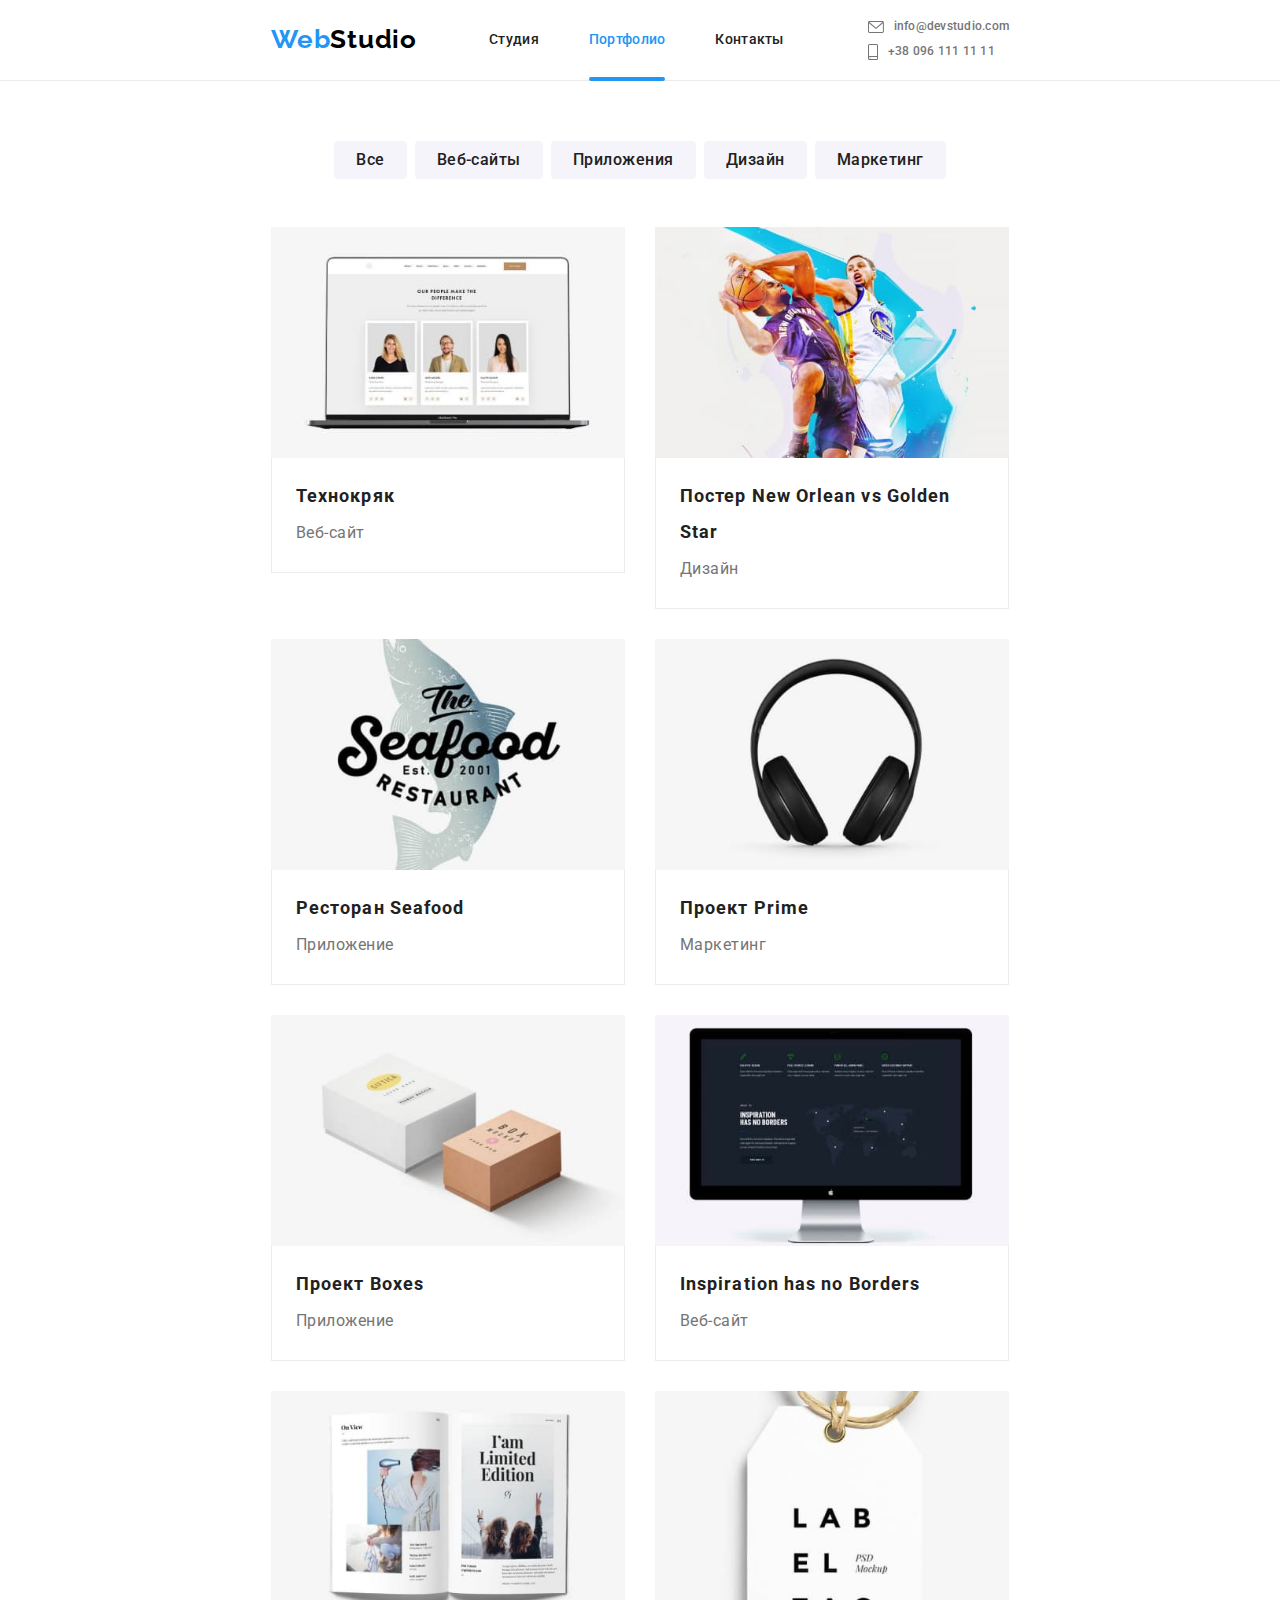
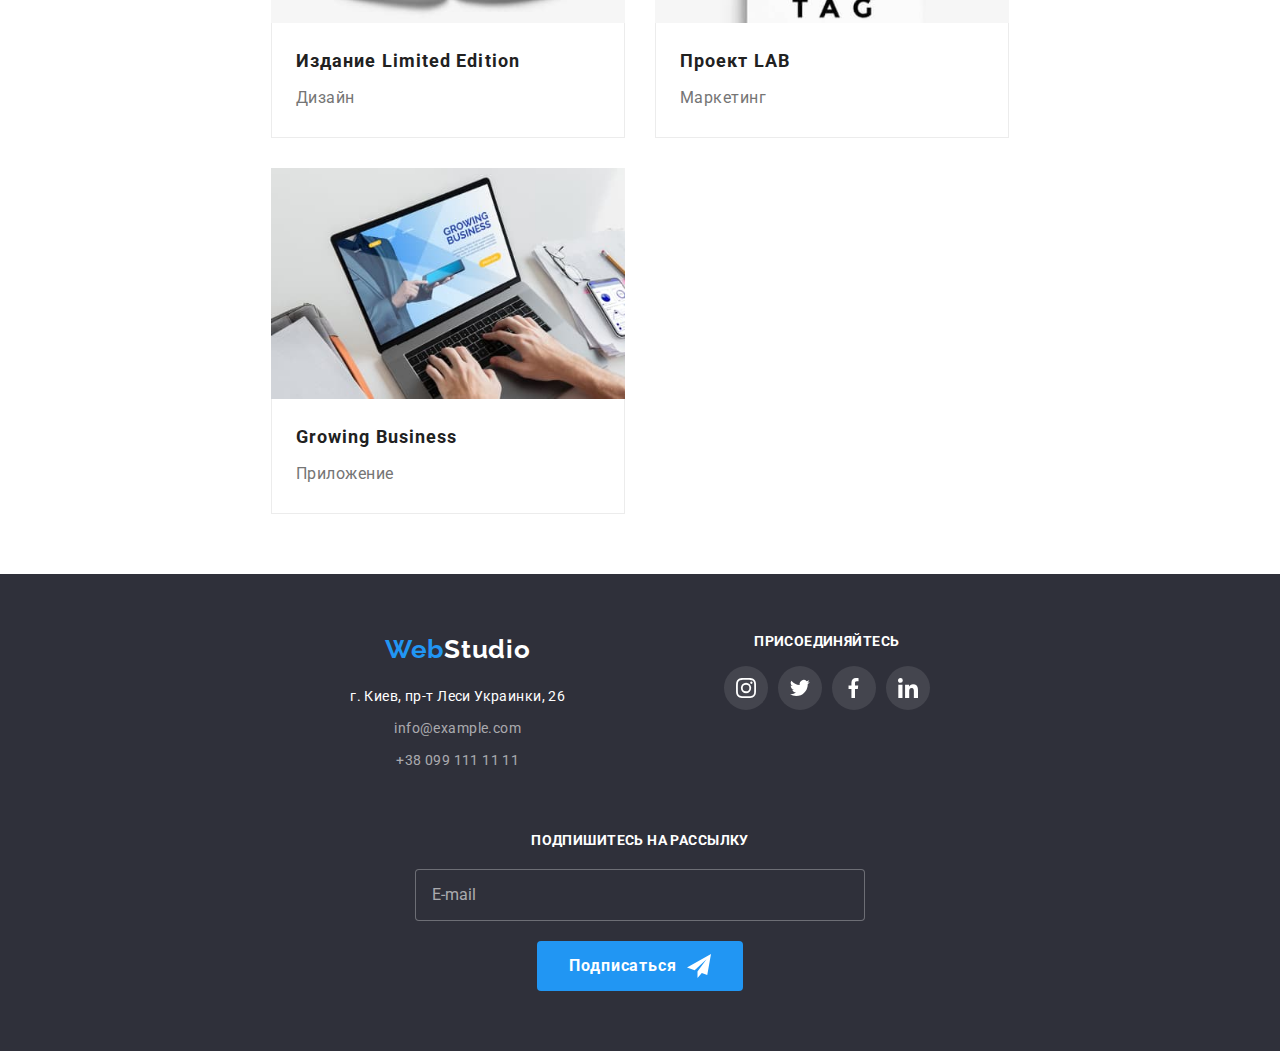
==== commit 037fd690: "HW#8 i opyt" ====
--- a/portfolio.html
+++ b/portfolio.html
@@ -124,10 +124,11 @@
                 </ul>
 
                 <ul class="portfolio list">
-                    <li class="portfolio__item">
-                        <a class="portfolio__link" href="">
-                            <div class="portfolio__thumb">
-                                <img 
+
+                    <li class="portfolio__item">
+                        <a class="portfolio__link" href="">
+                            <div class="portfolio__thumb">
+                                <img class="portfolio__img"
                                 sizes="(min-width:1200px) 33vw, (min-width:768px) 50vw, (min-width:480px) 100vw"
                                 srcset="./images/Mobile-images/exempl-1.jpg 450w,
                                  ./images/Mobile-images/exempl-1-2x.jpg 900w" 
@@ -151,7 +152,7 @@
                     <li class="portfolio__item">
                         <a class="portfolio__link" href="">
                             <div class="portfolio__thumb">
-                                <img 
+                                <img class="portfolio__img"
                                 sizes="(min-width:1200px) 33vw, (min-width:768px) 50vw, (min-width:480px) 100vw"
                                 srcset="./images/Mobile-images/exempl-2.jpg 450w,
                                  ./images/Mobile-images/exempl-2-2x.jpg 900w" 
@@ -174,7 +175,7 @@
                     <li class="portfolio__item">
                         <a class="portfolio__link" href="">
                             <div class="portfolio__thumb">
-                                <img 
+                                <img class="portfolio__img"
                                 sizes="(min-width:1200px) 33vw, (min-width:768px) 50vw, (min-width:480px) 100vw" 
                                 srcset="./images/Mobile-images/exempl-3.jpg 450w,
                                  ./images/Mobile-images/exempl-3-2x.jpg 900w"
@@ -198,7 +199,7 @@
                     <li class="portfolio__item">
                         <a class="portfolio__link" href="">
                             <div class="portfolio__thumb">
-                                <img 
+                                <img class="portfolio__img"
                                 sizes="(min-width:1200px) 33vw, (min-width:768px) 50vw, (min-width:480px) 100vw" 
                                 srcset="./images/Mobile-images/exempl-4.jpg 450w,
                                  ./images/Mobile-images/exempl-4-2x.jpg 900w"
@@ -222,7 +223,7 @@
                     <li class="portfolio__item">
                         <a class="portfolio__link" href="">
                             <div class="portfolio__thumb">
-                                <img 
+                                <img class="portfolio__img"
                                 sizes="(min-width:1200px) 33vw, (min-width:768px) 50vw, (min-width:480px) 100vw" 
                                 srcset="./images/Mobile-images/exempl-5.jpg 450w,
                                  ./images/Mobile-images/exempl-5-2x.jpg 900w"
@@ -246,7 +247,7 @@
                     <li class="portfolio__item">
                         <a class="portfolio__link" href="">
                             <div class="portfolio__thumb">
-                                <img 
+                                <img class="portfolio__img"
                                 sizes="(min-width:1200px) 33vw, (min-width:768px) 50vw, (min-width:480px) 100vw" 
                                 srcset="./images/Mobile-images/exempl-6.jpg 450w,
                                  ./images/Mobile-images/exempl-6-2x.jpg 900w"
@@ -270,7 +271,7 @@
                     <li class="portfolio__item">
                         <a class="portfolio__link" href="">
                             <div class="portfolio__thumb">
-                                <img 
+                                <img class="portfolio__img"
                                 sizes="(min-width:1200px) 33vw, (min-width:768px) 50vw, (min-width:480px) 100vw"
                                 srcset="./images/Mobile-images/exempl-7.jpg 450w,
                                  ./images/Mobile-images/exempl-7-2x.jpg 900w" 
@@ -294,7 +295,7 @@
                     <li class="portfolio__item">
                         <a class="portfolio__link" href=""> 
                             <div class="portfolio__thumb">
-                                <img 
+                                <img class="portfolio__img"
                                 sizes="(min-width:1200px) 33vw, (min-width:768px) 50vw, (min-width:480px) 100vw" 
                                 srcset="./images/Mobile-images/exempl-8.jpg 450w,
                                  ./images/Mobile-images/exempl-8-2x.jpg 900w"
@@ -318,7 +319,7 @@
                     <li class="portfolio__item">
                         <a class="portfolio__link" href="">
                             <div class="portfolio__thumb">
-                                <img 
+                                <img class="portfolio__img"
                                 sizes="(min-width:1200px) 33vw, (min-width:768px) 50vw, (min-width:480px) 100vw" 
                                 srcset="./images/Mobile-images/exempl-9.jpg 450w,
                                  ./images/Mobile-images/exempl-9-2x.jpg 900w"
--- a/css/main.min.css
+++ b/css/main.min.css
@@ -1,2 +1,2 @@
-.logo{font-weight:700;font-size:26px;line-height:1.2;font-family:raleway, sans-serif;letter-spacing:0.03em;text-decoration:none;color:#000;-webkit-transition:color 250ms cubic-bezier(0.4, 0, 0.2, 1);transition:color 250ms cubic-bezier(0.4, 0, 0.2, 1)}.logo:hover,.logo:focus{color:#2196f3}.logo__footer{display:inline-block;margin-bottom:20px;color:#fff}.logo__part{color:#2196f3}.header{position:relative}.header__conteiner{display:-webkit-box;display:-ms-flexbox;display:flex;-webkit-box-align:center;-ms-flex-align:center;align-items:center}@media screen and (max-width: 767px){.header__conteiner{min-height:60px;-webkit-box-align:center;-ms-flex-align:center;align-items:center;-webkit-box-pack:justify;-ms-flex-pack:justify;justify-content:space-between}}@media screen and (min-width: 768px){.header{min-height:80px;border-bottom:1px solid #ececec}}body{color:#757575;background-color:#fff;font-family:roboto, sans-serif;text-decoration:none}.container{margin-left:auto;margin-right:auto;padding:0 15px}@media screen and (min-width: 480px){.container{width:480px}}@media screen and (min-width: 768px){.container{width:768px}}@media screen and (min-width: 1600px){.container{width:1600px}}@media screen and (min-width: 768px){.container__footer{display:-webkit-box;display:-ms-flexbox;display:flex;-ms-flex-wrap:wrap;flex-wrap:wrap;-ms-flex-pack:distribute;justify-content:space-around}}.list{list-style:none;padding:0;margin:0}.hidden-topic{position:absolute;width:1px;height:1px;margin:-1px;border:0;padding:0;white-space:nowrap;-webkit-clip-path:inset(100%);clip-path:inset(100%);clip:rect(0 0 0 0);overflow:hidden}.hidden-section{display:none}.section{padding:60px 0}.section__title{display:-webkit-box;display:-ms-flexbox;display:flex;-webkit-box-pack:center;-ms-flex-pack:center;justify-content:center;margin:0;font-weight:700;font-size:28px;line-height:1.17;text-align:center;letter-spacing:0.03em;color:#212121}.section--secondariBg{background-color:#f5f4fa}.is-hidden{visibility:hidden;opacity:0;pointer-events:none;-webkit-transform:scale(0);transform:scale(0)}.header-contacts{display:-webkit-box;display:-ms-flexbox;display:flex;-webkit-box-orient:vertical;-webkit-box-direction:reverse;-ms-flex-direction:column-reverse;flex-direction:column-reverse;font-weight:500;font-size:24px;line-height:1.166;letter-spacing:0.02em}@media screen and (min-width: 768px){.header-contacts{-webkit-box-orient:vertical;-webkit-box-direction:normal;-ms-flex-direction:column;flex-direction:column;-webkit-box-pack:center;-ms-flex-pack:center;justify-content:center;margin-left:84px;font-weight:500;font-size:14px;line-height:1.14;letter-spacing:0.02em}.header-contacts__item:last-child{margin-top:10px}.header-contacts__mailIcon,.header-contacts__telIcon{width:10px;height:16px;margin-right:10px;fill:currentColor}}.header-contacts__link{text-decoration:none;color:#757575}.header-contacts__link:hover,.header-contacts__link:focus{color:#2196f3}@media screen and (min-width: 768px){.header-contacts__link{display:-webkit-box;display:-ms-flexbox;display:flex;-webkit-box-align:center;-ms-flex-align:center;align-items:center;-webkit-transition:color 250ms cubic-bezier(0.4, 0, 0.2, 1);transition:color 250ms cubic-bezier(0.4, 0, 0.2, 1)}}@media screen and (max-width: 767px){.header-contacts__link--akcent{font-size:34px;line-height:1.176;color:#2196f3}.header-contacts__item{padding:16px 0px}}@media screen and (max-width: 767px){.header-contacts__telIcon,.header-contacts__mailIcon{display:none}}.hero{padding:118px 0px;margin-left:auto;margin-right:auto;max-width:480px;height:400px;background-repeat:no-repeat;background-position:center;background-size:cover;background-color:rgba(47,48,58,0.4);background-image:url(../images/Mobile-images/hero-background-img.jpg);background-size:480px 400px;text-align:center}@media screen and (min-width: 768px){.hero{max-width:768px;background-image:url(../images/Tablet-images/hero-background-img.jpg);background-size:768px 400px}}@media screen and (min-width: 768px) and (min-device-pixel-ratio: 2), screen and (min-width: 768px) and (-webkit-min-device-pixel-ratio: 2), screen and (min-width: 768px) and (min-resolution: 192dpi), screen and (min-width: 768px) and (min-resolution: 2dppx){.hero{background-image:url(../images/Tablet-images/hero-background-img-2x.jpg)}}.hero__title{display:inline-block;margin-top:0;margin-bottom:30px;max-width:360px;color:#fff;font-weight:900;font-size:26px;line-height:1.61;letter-spacing:0.06em;text-transform:uppercase}@media (min-device-pixel-ratio: 2), (-webkit-min-device-pixel-ratio: 2), (min-resolution: 192dpi), (min-resolution: 2dppx){.hero{background-image:url("../images/Mobile-images/hero-background-img-2x.jpg")}}.primary-button{display:-webkit-box;display:-ms-flexbox;display:flex;-webkit-box-align:center;-ms-flex-align:center;align-items:center;margin:auto;border-radius:4px;padding:10px 32px;font-weight:700;font-size:16px;line-height:1.87;letter-spacing:0.06em;cursor:pointer;border:0px solid transparent;background-color:#2196f3;color:#fff;-webkit-transition:color 250ms cubic-bezier(0.4, 0, 0.2, 1),background-color 250ms cubic-bezier(0.4, 0, 0.2, 1);transition:color 250ms cubic-bezier(0.4, 0, 0.2, 1),background-color 250ms cubic-bezier(0.4, 0, 0.2, 1)}.primary-button:hover,.primary-button:focus{background-color:#188ce8;color:#fff}.primary-button--margin{margin-top:20px}.primary-button--shadow{-webkit-transition:-webkit-box-shadow 250ms cubic-bezier(0.4, 0, 0.2, 1);transition:-webkit-box-shadow 250ms cubic-bezier(0.4, 0, 0.2, 1);transition:box-shadow 250ms cubic-bezier(0.4, 0, 0.2, 1);transition:box-shadow 250ms cubic-bezier(0.4, 0, 0.2, 1), -webkit-box-shadow 250ms cubic-bezier(0.4, 0, 0.2, 1)}.primary-button--shadow:hover,.primary-button--shadow:focus{-webkit-box-shadow:0px 4px 4px rgba(0,0,0,0.15);box-shadow:0px 4px 4px rgba(0,0,0,0.15)}.mobile-menu{display:-webkit-box;display:-ms-flexbox;display:flex;margin-left:auto}@media screen and (max-width: 767px){.mobile-menu{display:none;position:absolute;width:100%;left:0px;top:0px;min-height:796px;padding:48px 40px;background:#fff;-webkit-box-shadow:0px 4px 8px rgba(0,0,0,0.04),0px 2px 4px rgba(0,0,0,0.08),0px 1px 3px rgba(0,0,0,0.16);box-shadow:0px 4px 8px rgba(0,0,0,0.04),0px 2px 4px rgba(0,0,0,0.08),0px 1px 3px rgba(0,0,0,0.16)}}.mobile-menu.is-open{display:-webkit-box;display:-ms-flexbox;display:flex;-webkit-box-orient:vertical;-webkit-box-direction:normal;-ms-flex-direction:column;flex-direction:column;-webkit-box-pack:justify;-ms-flex-pack:justify;justify-content:space-between;z-index:998}.mobile-menu__button{display:-webkit-inline-box;display:-ms-inline-flexbox;display:inline-flex;margin:0;padding:0;border:none;background-color:transparent}@media screen and (min-width: 768px){.mobile-menu__button{display:none}}.mobile-menu__buttonIco{z-index:999;background-color:red}.mobile-menu__icoClose{display:none}.mobile-menu__button.is-open .mobile-menu__icoClose{display:block}.mobile-menu__button.is-open .mobile-menu__icoMenu{display:none}.site-nav{font-weight:500;font-size:40px;line-height:1.175;letter-spacing:0.02em}@media screen and (min-width: 768px){.site-nav{display:-webkit-box;display:-ms-flexbox;display:flex;font-size:14px;line-height:1.14}}.site-nav__item{padding:16px 0px}@media screen and (min-width: 768px){.site-nav__item{padding:0}.site-nav__item:not(:last-child){margin-right:50px}}.site-nav__item:first-child{padding-top:0}.site-nav__item:last-child{padding-bottom:0}.site-nav__link{text-decoration:none;color:#212121}.site-nav__linkhover,.site-nav__linkfocus{color:#2196f3}@media screen and (min-width: 768px){.site-nav__link{display:block;padding-top:32px;padding-bottom:32px;-webkit-transition:color 250ms cubic-bezier(0.4, 0, 0.2, 1);transition:color 250ms cubic-bezier(0.4, 0, 0.2, 1)}}.site-nav__link--current{color:#2196f3}@media screen and (min-width: 768px){.site-nav__link--current{position:relative}.site-nav__link--current::after{content:" ";position:absolute;bottom:-1px;left:0;width:100%;border:2px solid #2196f3;border-radius:2px;background-color:#2196f3}}.header-social{display:-webkit-box;display:-ms-flexbox;display:flex;margin-top:48px}.header-social__item{padding:0 10px}.header-social__item:first-child{padding-left:0}.header-social__item:last-child{padding-right:0}.header-social__item:not(:last-child){border-right:1px solid rgba(33,33,33,0.2)}.header-social__link{font-weight:500;font-size:18px;line-height:1.22;letter-spacing:0.02em;text-decoration:none;color:#2196f3}@media screen and (min-width: 768px){.header-social{display:none}}.features{-webkit-box-pack:justify;-ms-flex-pack:justify;justify-content:space-between}.features__box{display:-webkit-box;display:-ms-flexbox;display:flex;-webkit-box-pack:center;-ms-flex-pack:center;justify-content:center;height:120px;-webkit-box-align:center;-ms-flex-align:center;align-items:center;background-color:#f5f4fa}.features__item:not(:last-child){margin-bottom:30px}.features__title{display:-webkit-box;display:-ms-flexbox;display:flex;-webkit-box-pack:center;-ms-flex-pack:center;justify-content:center;margin-top:30px;font-size:14px;line-height:1.14;text-align:center;letter-spacing:0.03em;text-transform:uppercase;color:#212121}.features__text{margin:0;font-size:14px;line-height:1.71;letter-spacing:0.03em}.features__icon{width:70px;height:70px}@media screen and (min-width: 768px){.features{display:-webkit-box;display:-ms-flexbox;display:flex;-ms-flex-wrap:wrap;flex-wrap:wrap}.features__item{margin:0;width:calc((100% - 2 * 30px) / 2)}}.team__item{margin-top:30px;background-color:#fff;-webkit-box-shadow:0px 1px 3px rgba(0,0,0,0.12),0px 1px 1px rgba(0,0,0,0.14),0px 2px 1px rgba(0,0,0,0.2);box-shadow:0px 1px 3px rgba(0,0,0,0.12),0px 1px 1px rgba(0,0,0,0.14),0px 2px 1px rgba(0,0,0,0.2);border-radius:0px 0px 4px 4px}@media screen and (min-width: 768px){.team__item{width:calc((100% - 2 * 30px) / 2)}}.team__caption{padding:30px 0 24px 0}.team__name{margin:0 0 10px 0;font-weight:500;font-size:16px;line-height:1.18;text-align:center;letter-spacing:0.03em;color:#212121}.team__title{font-weight:400;font-size:16px;line-height:1.18;text-align:center;letter-spacing:0.03em}@media screen and (min-width: 768px){.team{display:-webkit-box;display:-ms-flexbox;display:flex;-ms-flex-wrap:wrap;flex-wrap:wrap;-webkit-box-pack:justify;-ms-flex-pack:justify;justify-content:space-between}}.footer-social-box{margin-top:60px}@media screen and (min-width: 768px){.footer-social-box{margin:0}}.social-list{display:-webkit-box;display:-ms-flexbox;display:flex;-webkit-box-pack:center;-ms-flex-pack:center;justify-content:center;margin-top:16px}.social-list__item:not(:last-child){margin-right:10px}.social-list__link{display:-webkit-box;display:-ms-flexbox;display:flex;-webkit-box-pack:center;-ms-flex-pack:center;justify-content:center;-webkit-box-align:center;-ms-flex-align:center;align-items:center;height:44px;width:44px;background-color:#fff;border-radius:50%;fill:#afb1b8}.social-list__link:hover,.social-list__link:focus{background-color:#2196f3;fill:#fff}.social-list__link--color{background-color:rgba(255,255,255,0.1);fill:#fff}.social-list__icon{width:20px;height:20px}.social-list__title{margin:0;font-weight:700;font-size:14px;line-height:1.14;letter-spacing:0.03em;text-transform:uppercase;color:#ffffff}.backdrop{position:fixed;top:0;left:0;width:100%;height:100%;background:rgba(0,0,0,0.2);opacity:1;-webkit-transform:scale(1);transform:scale(1);-webkit-transition:opacity 250ms cubic-bezier(0.4, 0, 0.2, 1),visibility 250ms cubic-bezier(0.4, 0, 0.2, 1),-webkit-transform 250ms cubic-bezier(0.4, 0, 0.2, 1);transition:opacity 250ms cubic-bezier(0.4, 0, 0.2, 1),visibility 250ms cubic-bezier(0.4, 0, 0.2, 1),-webkit-transform 250ms cubic-bezier(0.4, 0, 0.2, 1);transition:opacity 250ms cubic-bezier(0.4, 0, 0.2, 1),visibility 250ms cubic-bezier(0.4, 0, 0.2, 1),transform 250ms cubic-bezier(0.4, 0, 0.2, 1);transition:opacity 250ms cubic-bezier(0.4, 0, 0.2, 1),visibility 250ms cubic-bezier(0.4, 0, 0.2, 1),transform 250ms cubic-bezier(0.4, 0, 0.2, 1),-webkit-transform 250ms cubic-bezier(0.4, 0, 0.2, 1)}.modal{position:absolute;top:50%;left:50%;-webkit-transform:translate(-50%, -50%);transform:translate(-50%, -50%);min-width:450px;min-height:609px;background-color:#fff;padding:40px 40px;-webkit-box-shadow:0px 1px 3px rgba(0,0,0,0.12),0px 1px 1px rgba(0,0,0,0.14),0px 2px 1px rgba(0,0,0,0.2);box-shadow:0px 1px 3px rgba(0,0,0,0.12),0px 1px 1px rgba(0,0,0,0.14),0px 2px 1px rgba(0,0,0,0.2);border-radius:4px}.modal__closebutton{position:absolute;top:8px;right:8px;width:30px;height:30px;display:-webkit-box;display:-ms-flexbox;display:flex;-webkit-box-pack:center;-ms-flex-pack:center;justify-content:center;-webkit-box-align:center;-ms-flex-align:center;align-items:center;border:1px solid rgba(0,0,0,0.1);border-radius:50%;cursor:pointer;background-color:#fff;-webkit-transition:fill 250ms cubic-bezier(0.4, 0, 0.2, 1);transition:fill 250ms cubic-bezier(0.4, 0, 0.2, 1)}.modal__closebutton:hover,.modal__closebutton:focus{color:#2196f3;fill:#2196f3}.modal__closeicon{width:30px;height:30px}.modal__form{display:-webkit-box;display:-ms-flexbox;display:flex;-webkit-box-orient:vertical;-webkit-box-direction:normal;-ms-flex-direction:column;flex-direction:column;-webkit-box-align:center;-ms-flex-align:center;align-items:center;-webkit-box-pack:center;-ms-flex-pack:center;justify-content:center}.modal__title{margin-top:0;margin-bottom:12px;font-size:20px;line-height:1.15;letter-spacing:0.03em;text-align:center;color:#212121}.modal__inputbox{display:-webkit-box;display:-ms-flexbox;display:flex;-webkit-box-orient:vertical;-webkit-box-direction:normal;-ms-flex-direction:column;flex-direction:column;position:relative;width:100%;margin-bottom:10px;font-size:12px;line-height:1.14;letter-spacing:0.01em;color:#757575}.modal__input{-webkit-box-sizing:border-box;box-sizing:border-box;height:40px;border-radius:4px;padding-left:40px;margin-top:4px;border:1px solid rgba(33,33,33,0.2);-webkit-transition:border-color 250ms cubic-bezier(0.4, 0, 0.2, 1);transition:border-color 250ms cubic-bezier(0.4, 0, 0.2, 1)}.modal__input:focus{border-color:#2196f3}.modal__input:focus+.modal__inputicon{fill:#2196f3}.modal__inputicon{position:absolute;width:18px;height:18px;left:12px;bottom:11px;-webkit-transition:fill 250ms cubic-bezier(0.4, 0, 0.2, 1);transition:fill 250ms cubic-bezier(0.4, 0, 0.2, 1)}.modal__commentbox{display:-webkit-box;display:-ms-flexbox;display:flex;-webkit-box-orient:vertical;-webkit-box-direction:normal;-ms-flex-direction:column;flex-direction:column;width:100%;margin-bottom:20px;font-size:12px;line-height:1.14;letter-spacing:0.01em;color:#757575}.modal__commenttextarea{height:120px;padding:12px 16px;margin-top:4px;border:1px solid rgba(33,33,33,0.2);border-radius:4px;resize:none}.modal__commenttextarea::-webkit-input-placeholder{font-size:14px;line-height:1.14;letter-spacing:0.01em;color:rgba(117,117,117,0.5)}.modal__commenttextarea:-ms-input-placeholder{font-size:14px;line-height:1.14;letter-spacing:0.01em;color:rgba(117,117,117,0.5)}.modal__commenttextarea::-ms-input-placeholder{font-size:14px;line-height:1.14;letter-spacing:0.01em;color:rgba(117,117,117,0.5)}.modal__commenttextarea::placeholder{font-size:14px;line-height:1.14;letter-spacing:0.01em;color:rgba(117,117,117,0.5)}.modal__policy{margin-bottom:30px;font-size:14px;line-height:1.71;letter-spacing:0.03em;color:#757575}.modal__policylink{-webkit-text-decoration-line:underline;text-decoration-line:underline;color:#2196f3}.client{display:-webkit-box;display:-ms-flexbox;display:flex;-ms-flex-wrap:wrap;flex-wrap:wrap}.client__link{display:-webkit-box;display:-ms-flexbox;display:flex;-webkit-box-align:center;-ms-flex-align:center;align-items:center;-webkit-box-pack:center;-ms-flex-pack:center;justify-content:center;width:calc((100% - 2 * 30px) / 2);height:92px;margin:15px;border:1px solid #afb1b8;border-radius:3px;fill:#afb1b8}@media screen and (min-width: 768px){.client__link{width:calc((100% - 3 * 30px) / 3)}}.client__icon{height:60px;width:106px}.client__link:hover,.client__link:focus{fill:#2196f3;border:1px solid #2196f3;border-radius:3px}.footer{background-color:#2f303a;padding-top:60px;padding-bottom:60px;text-align:center}.contact__item:not(:last-child){margin-bottom:8px}.contact__link{font-weight:400;font-size:14px;line-height:1.71;text-align:center;letter-spacing:0.03em;color:rgba(255,255,255,0.6);text-decoration:none;font-style:normal}.contact__link--white{color:#fff}.subscription{margin-top:60px}.subscription__title{margin:0;font-weight:700;font-size:14px;line-height:1.14;letter-spacing:0.03em;text-transform:uppercase;color:#ffffff}.subscription__box{margin-top:20px}.subscription__input{width:100%;border:1px solid rgba(255,255,255,0.3);border-radius:4px;padding:16px;background-color:#2f303a;color:#fff}@media screen and (min-width: 768px){.subscription__input{min-width:450px}}.subscription__input::-webkit-input-placeholder{color:rgba(255,255,255,0.6)}.subscription__input:-ms-input-placeholder{color:rgba(255,255,255,0.6)}.subscription__input::-ms-input-placeholder{color:rgba(255,255,255,0.6)}.subscription__input::placeholder{color:rgba(255,255,255,0.6)}.subscription__icon{margin-left:10px;width:24px;height:24px}.filters-list{display:-webkit-box;display:-ms-flexbox;display:flex;-ms-flex-wrap:wrap;flex-wrap:wrap;-webkit-box-pack:left;-ms-flex-pack:left;justify-content:left}.filters-list__item:not(:last-child){margin-right:8px}.filters-list__item:nth-child(-n+3){margin-bottom:8px}.filters-list__button{background-color:#f5f4fa;color:#212121;font-family:"Roboto";font-weight:500;font-size:16px;line-height:1.62;text-align:center;letter-spacing:0.03em;cursor:pointer;border-radius:4px;padding:6px 22px;border:transparent;-webkit-transition:background-color 250ms cubic-bezier(0.4, 0, 0.2, 1),color 250ms cubic-bezier(0.4, 0, 0.2, 1),-webkit-box-shadow 250ms cubic-bezier(0.4, 0, 0.2, 1);transition:background-color 250ms cubic-bezier(0.4, 0, 0.2, 1),color 250ms cubic-bezier(0.4, 0, 0.2, 1),-webkit-box-shadow 250ms cubic-bezier(0.4, 0, 0.2, 1);transition:background-color 250ms cubic-bezier(0.4, 0, 0.2, 1),color 250ms cubic-bezier(0.4, 0, 0.2, 1),box-shadow 250ms cubic-bezier(0.4, 0, 0.2, 1);transition:background-color 250ms cubic-bezier(0.4, 0, 0.2, 1),color 250ms cubic-bezier(0.4, 0, 0.2, 1),box-shadow 250ms cubic-bezier(0.4, 0, 0.2, 1),-webkit-box-shadow 250ms cubic-bezier(0.4, 0, 0.2, 1)}.filters-list__button:hover,.filters-list__button:focus{background-color:#2196f3;color:#fff;-webkit-box-shadow:0px 3px 1px rgba(0,0,0,0.1),0px 1px 2px rgba(0,0,0,0.08),0px 2px 2px rgba(0,0,0,0.12);box-shadow:0px 3px 1px rgba(0,0,0,0.1),0px 1px 2px rgba(0,0,0,0.08),0px 2px 2px rgba(0,0,0,0.12);border-radius:4px}.portfolio{margin-top:40px}.portfolio__item:not(:last-child){margin-bottom:30px}.portfolio__link{display:block;text-decoration:none;-webkit-transition:-webkit-box-shadow 250ms cubic-bezier(0.4, 0, 0.2, 1);transition:-webkit-box-shadow 250ms cubic-bezier(0.4, 0, 0.2, 1);transition:box-shadow 250ms cubic-bezier(0.4, 0, 0.2, 1);transition:box-shadow 250ms cubic-bezier(0.4, 0, 0.2, 1), -webkit-box-shadow 250ms cubic-bezier(0.4, 0, 0.2, 1)}.portfolio__link:hover,.portfolio__link:focus{background-color:#fff;color:#2196f3;-webkit-box-shadow:0px 1px 1px rgba(0,0,0,0.12),0px 4px 4px rgba(0,0,0,0.06),1px 4px 6px rgba(0,0,0,0.16);box-shadow:0px 1px 1px rgba(0,0,0,0.12),0px 4px 4px rgba(0,0,0,0.06),1px 4px 6px rgba(0,0,0,0.16)}.portfolio__thumb{overflow:hidden;position:relative}.portfolio__description{margin:0;font-size:18px;line-height:1.55;letter-spacing:0.03em;color:#fff}.portfolio__sign{border-left:1px solid #ececec;border-right:1px solid #ececec;border-bottom:1px solid #ececec;padding-left:24px;padding-top:20px;padding-bottom:24px;padding-right:20px}.portfolio__name{color:#212121;font-weight:700;font-size:18px;line-height:2;letter-spacing:0.06em}.portfolio__title{color:#757575;margin-top:4px;font-size:16px;line-height:1.87;letter-spacing:0.03em;display:block}.portfolio__modal{display:-webkit-box;display:-ms-flexbox;display:flex;position:absolute;-webkit-box-align:center;-ms-flex-align:center;align-items:center;-webkit-box-pack:center;-ms-flex-pack:center;justify-content:center;border:1px solid #000000;-webkit-box-shadow:0px 4px 4px rgba(0,0,0,0.25);box-shadow:0px 4px 4px rgba(0,0,0,0.25);padding:63px 24px;width:100%;height:100%;top:0;background:rgba(33,150,243,0.9);pointer-events:none;opacity:0;-webkit-transform:translateY(294px);transform:translateY(294px);-webkit-transition:opacity 250ms cubic-bezier(0.4, 0, 0.2, 1),-webkit-transform 250ms cubic-bezier(0.4, 0, 0.2, 1);transition:opacity 250ms cubic-bezier(0.4, 0, 0.2, 1),-webkit-transform 250ms cubic-bezier(0.4, 0, 0.2, 1);transition:opacity 250ms cubic-bezier(0.4, 0, 0.2, 1),transform 250ms cubic-bezier(0.4, 0, 0.2, 1);transition:opacity 250ms cubic-bezier(0.4, 0, 0.2, 1),transform 250ms cubic-bezier(0.4, 0, 0.2, 1),-webkit-transform 250ms cubic-bezier(0.4, 0, 0.2, 1)}.portfolio__link:hover .portfolio__modal,.portfolio__link:focus .portfolio__modal{opacity:1;-webkit-transform:translateY(0);transform:translateY(0)}
+.logo{font-weight:700;font-size:26px;line-height:1.2;font-family:raleway, sans-serif;letter-spacing:0.03em;text-decoration:none;color:#000;-webkit-transition:color 250ms cubic-bezier(0.4, 0, 0.2, 1);transition:color 250ms cubic-bezier(0.4, 0, 0.2, 1)}.logo:hover,.logo:focus{color:#2196f3}.logo__footer{display:inline-block;margin-bottom:20px;color:#fff}.logo__part{color:#2196f3}.header{position:relative}.header__conteiner{display:-webkit-box;display:-ms-flexbox;display:flex;-webkit-box-align:center;-ms-flex-align:center;align-items:center}@media screen and (max-width: 767px){.header__conteiner{min-height:60px;-webkit-box-align:center;-ms-flex-align:center;align-items:center;-webkit-box-pack:justify;-ms-flex-pack:justify;justify-content:space-between}}@media screen and (min-width: 768px){.header{min-height:80px;border-bottom:1px solid #ececec}}body{color:#757575;background-color:#fff;font-family:roboto, sans-serif;text-decoration:none}.container{margin-left:auto;margin-right:auto;padding:0 15px}@media screen and (min-width: 480px){.container{width:480px}}@media screen and (min-width: 768px){.container{width:768px}}@media screen and (min-width: 1600px){.container{width:1200px}}@media screen and (min-width: 768px){.container__footer{display:-webkit-box;display:-ms-flexbox;display:flex;-ms-flex-wrap:wrap;flex-wrap:wrap;-ms-flex-pack:distribute;justify-content:space-around}}@media screen and (min-width: 1600px){.container__footer{-webkit-box-pack:left;-ms-flex-pack:left;justify-content:left}}.list{list-style:none;padding:0;margin:0}.hidden-topic{position:absolute;width:1px;height:1px;margin:-1px;border:0;padding:0;white-space:nowrap;-webkit-clip-path:inset(100%);clip-path:inset(100%);clip:rect(0 0 0 0);overflow:hidden}.hidden-section{display:none}@media screen and (min-width: 1600px){.hidden-section{display:block}}.section{padding:60px 0}.section__title{display:-webkit-box;display:-ms-flexbox;display:flex;-webkit-box-pack:center;-ms-flex-pack:center;justify-content:center;margin:0;font-weight:700;font-size:28px;line-height:1.17;text-align:center;letter-spacing:0.03em;color:#212121}@media screen and (min-width: 1600px){.section__title{font-size:36px;line-height:1.16;text-align:center;margin-bottom:50px}}.section--secondariBg{background-color:#f5f4fa}@media screen and (min-width: 1600px){.section{padding:94px 0}}@media screen and (min-width: 1600px){.section--noPaddingTop{padding-top:0}}.is-hidden{visibility:hidden;opacity:0;pointer-events:none;-webkit-transform:scale(0);transform:scale(0)}.header-contacts{display:-webkit-box;display:-ms-flexbox;display:flex;-webkit-box-orient:vertical;-webkit-box-direction:reverse;-ms-flex-direction:column-reverse;flex-direction:column-reverse;font-weight:500;font-size:24px;line-height:1.166;letter-spacing:0.02em}@media screen and (min-width: 768px){.header-contacts{-webkit-box-orient:vertical;-webkit-box-direction:normal;-ms-flex-direction:column;flex-direction:column;-webkit-box-pack:center;-ms-flex-pack:center;justify-content:center;margin-left:84px;font-weight:500;font-size:12px;line-height:1.14;letter-spacing:0.02em}}@media screen and (min-width: 768px) and (max-width: 1599px){.header-contacts__item:last-child{margin-top:10px}}@media screen and (min-width: 768px){.header-contacts__mailIcon{width:16px;height:12px;margin-right:10px;fill:currentColor}.header-contacts__telIcon{width:10px;height:16px;margin-right:10px;fill:currentColor}}@media screen and (min-width: 1600px){.header-contacts{-webkit-box-align:center;-ms-flex-align:center;align-items:center;-webkit-box-orient:unset;-webkit-box-direction:unset;-ms-flex-direction:unset;flex-direction:unset;font-size:14px;margin:0}.header-contacts__item:nth-last-child(2){margin-right:50px}}.header-contacts__link{text-decoration:none;color:#757575}.header-contacts__link:hover,.header-contacts__link:focus{color:#2196f3}@media screen and (min-width: 768px){.header-contacts__link{display:-webkit-box;display:-ms-flexbox;display:flex;-webkit-box-align:center;-ms-flex-align:center;align-items:center;-webkit-transition:color 250ms cubic-bezier(0.4, 0, 0.2, 1);transition:color 250ms cubic-bezier(0.4, 0, 0.2, 1)}}@media screen and (max-width: 767px){.header-contacts__link--akcent{font-size:34px;line-height:1.176;color:#2196f3}.header-contacts__item{padding:16px 0px}}@media screen and (max-width: 767px){.header-contacts__telIcon,.header-contacts__mailIcon{display:none}}.hero{padding:118px 0px;margin-left:auto;margin-right:auto;max-width:480px;height:400px;background-repeat:no-repeat;background-position:center;background-size:cover;background-color:rgba(47,48,58,0.4);background-image:url(../images/Mobile-images/hero-background-img.jpg);background-size:480px 400px;text-align:center}@media screen and (min-width: 768px){.hero{max-width:768px;background-image:url(../images/Tablet-images/hero-background-img.jpg);background-size:768px 400px}}@media screen and (min-width: 768px) and (min-device-pixel-ratio: 2), screen and (min-width: 768px) and (-webkit-min-device-pixel-ratio: 2), screen and (min-width: 768px) and (min-resolution: 192dpi), screen and (min-width: 768px) and (min-resolution: 2dppx){.hero{background-image:url(../images/Tablet-images/hero-background-img-2x.jpg)}}@media screen and (min-width: 1600px){.hero{max-width:1600px;height:600px;padding:200px 0;background-color:#2f303a;background-image:-webkit-gradient(linear, left top, right top, from(rgba(47,48,58,0.4)), to(rgba(47,48,58,0.4))),url(../images/hero-background-img.jpg);background-image:linear-gradient(to right, rgba(47,48,58,0.4), rgba(47,48,58,0.4)),url(../images/hero-background-img.jpg);background-size:1600px 600px}}@media screen and (min-width: 1600px) and (min-device-pixel-ratio: 2), screen and (min-width: 1600px) and (-webkit-min-device-pixel-ratio: 2), screen and (min-width: 1600px) and (min-resolution: 192dpi), screen and (min-width: 1600px) and (min-resolution: 2dppx){.hero{background-image:url(../images/hero-background-img-2x.jpg)}}.hero__title{display:inline-block;margin-top:0;margin-bottom:30px;max-width:360px;color:#fff;font-weight:900;font-size:26px;line-height:1.61;letter-spacing:0.06em;text-transform:uppercase}@media screen and (min-width: 1600px){.hero__title{max-width:696px;font-size:44px;line-height:1.36}}@media (min-device-pixel-ratio: 2), (-webkit-min-device-pixel-ratio: 2), (min-resolution: 192dpi), (min-resolution: 2dppx){.hero{background-image:url("../images/Mobile-images/hero-background-img-2x.jpg")}}.primary-button{display:-webkit-box;display:-ms-flexbox;display:flex;-webkit-box-align:center;-ms-flex-align:center;align-items:center;margin:auto;border-radius:4px;padding:10px 32px;font-weight:700;font-size:16px;line-height:1.87;letter-spacing:0.06em;cursor:pointer;border:0px solid transparent;background-color:#2196f3;color:#fff;-webkit-transition:color 250ms cubic-bezier(0.4, 0, 0.2, 1),background-color 250ms cubic-bezier(0.4, 0, 0.2, 1);transition:color 250ms cubic-bezier(0.4, 0, 0.2, 1),background-color 250ms cubic-bezier(0.4, 0, 0.2, 1)}.primary-button:hover,.primary-button:focus{background-color:#188ce8;color:#fff}.primary-button--margin{margin-top:20px}@media screen and (min-width: 1600px){.primary-button--margin{margin-top:0;margin-left:12px}}.primary-button--shadow{-webkit-transition:-webkit-box-shadow 250ms cubic-bezier(0.4, 0, 0.2, 1);transition:-webkit-box-shadow 250ms cubic-bezier(0.4, 0, 0.2, 1);transition:box-shadow 250ms cubic-bezier(0.4, 0, 0.2, 1);transition:box-shadow 250ms cubic-bezier(0.4, 0, 0.2, 1), -webkit-box-shadow 250ms cubic-bezier(0.4, 0, 0.2, 1)}.primary-button--shadow:hover,.primary-button--shadow:focus{-webkit-box-shadow:0px 4px 4px rgba(0,0,0,0.15);box-shadow:0px 4px 4px rgba(0,0,0,0.15)}.mobile-menu{display:-webkit-box;display:-ms-flexbox;display:flex;margin-left:auto}@media screen and (max-width: 767px){.mobile-menu{display:none;position:absolute;width:100%;left:0px;top:0px;min-height:796px;padding:48px 40px;background:#fff;-webkit-box-shadow:0px 4px 8px rgba(0,0,0,0.04),0px 2px 4px rgba(0,0,0,0.08),0px 1px 3px rgba(0,0,0,0.16);box-shadow:0px 4px 8px rgba(0,0,0,0.04),0px 2px 4px rgba(0,0,0,0.08),0px 1px 3px rgba(0,0,0,0.16)}}.mobile-menu.is-open{display:-webkit-box;display:-ms-flexbox;display:flex;-webkit-box-orient:vertical;-webkit-box-direction:normal;-ms-flex-direction:column;flex-direction:column;-webkit-box-pack:justify;-ms-flex-pack:justify;justify-content:space-between;z-index:997}.mobile-menu__button{display:-webkit-inline-box;display:-ms-inline-flexbox;display:inline-flex;margin:0;padding:0;border:none;background-color:transparent}@media screen and (min-width: 768px){.mobile-menu__button{display:none}}.mobile-menu__buttonIco{z-index:998}.mobile-menu__icoClose{display:none}.mobile-menu__button.is-open .mobile-menu__icoClose{display:block}.mobile-menu__button.is-open .mobile-menu__icoMenu{display:none}.site-nav{font-weight:500;font-size:40px;line-height:1.175;letter-spacing:0.02em}@media screen and (min-width: 768px){.site-nav{display:-webkit-box;display:-ms-flexbox;display:flex;font-size:14px;line-height:1.14}}.site-nav__item{padding:16px 0px}@media screen and (min-width: 768px){.site-nav__item{padding:0}.site-nav__item:not(:last-child){margin-right:50px}}.site-nav__item:first-child{padding-top:0}.site-nav__item:last-child{padding-bottom:0}.site-nav__link{text-decoration:none;color:#212121}.site-nav__link:hover,.site-nav__link:focus{color:#2196f3}@media screen and (min-width: 768px){.site-nav__link{display:block;padding-top:32px;padding-bottom:32px;-webkit-transition:color 250ms cubic-bezier(0.4, 0, 0.2, 1);transition:color 250ms cubic-bezier(0.4, 0, 0.2, 1)}}.site-nav__link--current{color:#2196f3}@media screen and (min-width: 768px){.site-nav__link--current{position:relative}.site-nav__link--current::after{content:" ";position:absolute;bottom:-1px;left:0;width:100%;border:2px solid #2196f3;border-radius:2px;background-color:#2196f3}}@media screen and (min-width: 1600px){.site-nav{margin-right:305px}}.header-social{display:-webkit-box;display:-ms-flexbox;display:flex;margin-top:48px}.header-social__item{padding:0 10px}.header-social__item:first-child{padding-left:0}.header-social__item:last-child{padding-right:0}.header-social__item:not(:last-child){border-right:1px solid rgba(33,33,33,0.2)}.header-social__link{font-weight:500;font-size:18px;line-height:1.22;letter-spacing:0.02em;text-decoration:none;color:#2196f3}@media screen and (min-width: 768px){.header-social{display:none}}.features{-webkit-box-pack:justify;-ms-flex-pack:justify;justify-content:space-between}.features__box{display:-webkit-box;display:-ms-flexbox;display:flex;-webkit-box-pack:center;-ms-flex-pack:center;justify-content:center;-webkit-box-align:center;-ms-flex-align:center;align-items:center;height:120px;border-radius:3px;background-color:#f5f4fa}.features__item:not(:last-child){margin-bottom:30px}.features__title{display:-webkit-box;display:-ms-flexbox;display:flex;-webkit-box-pack:center;-ms-flex-pack:center;justify-content:center;margin-top:30px;font-size:14px;line-height:1.14;text-align:center;letter-spacing:0.03em;text-transform:uppercase;color:#212121}@media screen and (min-width: 1600px){.features__title{-webkit-box-pack:left;-ms-flex-pack:left;justify-content:left}}.features__text{margin:0;font-size:14px;line-height:1.71;letter-spacing:0.03em}.features__icon{width:70px;height:70px}@media screen and (min-width: 768px){.features{display:-webkit-box;display:-ms-flexbox;display:flex;-ms-flex-wrap:wrap;flex-wrap:wrap}.features__item{margin:0;width:calc((100% - 2 * 30px) / 2)}}@media screen and (min-width: 768px){.features__item{width:calc((100% - 4 * 30px) / 4)}}.team__item{margin-top:30px;background-color:#fff;-webkit-box-shadow:0px 1px 3px rgba(0,0,0,0.12),0px 1px 1px rgba(0,0,0,0.14),0px 2px 1px rgba(0,0,0,0.2);box-shadow:0px 1px 3px rgba(0,0,0,0.12),0px 1px 1px rgba(0,0,0,0.14),0px 2px 1px rgba(0,0,0,0.2);border-radius:0px 0px 4px 4px}@media screen and (min-width: 768px){.team__item{width:calc((100% - 2 * 30px) / 2)}}@media screen and (min-width: 1600px){.team__item{width:calc((100% - 4 * 30px) / 4)}}.team__caption{padding:30px 0 24px 0}.team__img{display:block;width:100%}.team__name{margin:0 0 10px 0;font-weight:500;font-size:16px;line-height:1.18;text-align:center;letter-spacing:0.03em;color:#212121}.team__title{font-weight:400;font-size:16px;line-height:1.18;text-align:center;letter-spacing:0.03em}@media screen and (min-width: 768px){.team{display:-webkit-box;display:-ms-flexbox;display:flex;-ms-flex-wrap:wrap;flex-wrap:wrap;-webkit-box-pack:justify;-ms-flex-pack:justify;justify-content:space-between}}.footer-social-box{margin-top:60px}@media screen and (min-width: 768px){.footer-social-box{margin:0}}@media screen and (min-width: 1600px){.footer-social-box{margin-left:auto}}.social-list{display:-webkit-box;display:-ms-flexbox;display:flex;-webkit-box-pack:center;-ms-flex-pack:center;justify-content:center;margin-top:16px}.social-list__item:not(:last-child){margin-right:10px}.social-list__link{display:-webkit-box;display:-ms-flexbox;display:flex;-webkit-box-pack:center;-ms-flex-pack:center;justify-content:center;-webkit-box-align:center;-ms-flex-align:center;align-items:center;height:44px;width:44px;background-color:#fff;border-radius:50%;fill:#afb1b8}.social-list__link:hover,.social-list__link:focus{background-color:#2196f3;fill:#fff}.social-list__link--color{background-color:rgba(255,255,255,0.1);fill:#fff}.social-list__icon{width:20px;height:20px}.social-list__title{margin:0;font-weight:700;font-size:14px;line-height:1.14;letter-spacing:0.03em;text-transform:uppercase;color:#ffffff}.backdrop{position:fixed;top:0;left:0;width:100%;height:100%;background:rgba(0,0,0,0.2);opacity:1;z-index:999;-webkit-transform:scale(1);transform:scale(1);-webkit-transition:opacity 250ms cubic-bezier(0.4, 0, 0.2, 1),visibility 250ms cubic-bezier(0.4, 0, 0.2, 1),-webkit-transform 250ms cubic-bezier(0.4, 0, 0.2, 1);transition:opacity 250ms cubic-bezier(0.4, 0, 0.2, 1),visibility 250ms cubic-bezier(0.4, 0, 0.2, 1),-webkit-transform 250ms cubic-bezier(0.4, 0, 0.2, 1);transition:opacity 250ms cubic-bezier(0.4, 0, 0.2, 1),visibility 250ms cubic-bezier(0.4, 0, 0.2, 1),transform 250ms cubic-bezier(0.4, 0, 0.2, 1);transition:opacity 250ms cubic-bezier(0.4, 0, 0.2, 1),visibility 250ms cubic-bezier(0.4, 0, 0.2, 1),transform 250ms cubic-bezier(0.4, 0, 0.2, 1),-webkit-transform 250ms cubic-bezier(0.4, 0, 0.2, 1)}.modal{position:absolute;top:50%;left:50%;-webkit-transform:translate(-50%, -50%);transform:translate(-50%, -50%);min-width:450px;min-height:609px;background-color:#fff;padding:40px 40px;-webkit-box-shadow:0px 1px 3px rgba(0,0,0,0.12),0px 1px 1px rgba(0,0,0,0.14),0px 2px 1px rgba(0,0,0,0.2);box-shadow:0px 1px 3px rgba(0,0,0,0.12),0px 1px 1px rgba(0,0,0,0.14),0px 2px 1px rgba(0,0,0,0.2);border-radius:4px}.modal__closebutton{position:absolute;top:8px;right:8px;width:30px;height:30px;display:-webkit-box;display:-ms-flexbox;display:flex;-webkit-box-pack:center;-ms-flex-pack:center;justify-content:center;-webkit-box-align:center;-ms-flex-align:center;align-items:center;border:1px solid rgba(0,0,0,0.1);border-radius:50%;cursor:pointer;background-color:#fff;-webkit-transition:fill 250ms cubic-bezier(0.4, 0, 0.2, 1);transition:fill 250ms cubic-bezier(0.4, 0, 0.2, 1)}.modal__closebutton:hover,.modal__closebutton:focus{color:#2196f3;fill:#2196f3}.modal__closeicon{width:30px;height:30px}.modal__form{display:-webkit-box;display:-ms-flexbox;display:flex;-webkit-box-orient:vertical;-webkit-box-direction:normal;-ms-flex-direction:column;flex-direction:column;-webkit-box-align:center;-ms-flex-align:center;align-items:center;-webkit-box-pack:center;-ms-flex-pack:center;justify-content:center}.modal__title{margin-top:0;margin-bottom:12px;font-size:20px;line-height:1.15;letter-spacing:0.03em;text-align:center;color:#212121}.modal__inputbox{display:-webkit-box;display:-ms-flexbox;display:flex;-webkit-box-orient:vertical;-webkit-box-direction:normal;-ms-flex-direction:column;flex-direction:column;position:relative;width:100%;margin-bottom:10px;font-size:12px;line-height:1.14;letter-spacing:0.01em;color:#757575}.modal__input{-webkit-box-sizing:border-box;box-sizing:border-box;height:40px;border-radius:4px;padding-left:40px;margin-top:4px;border:1px solid rgba(33,33,33,0.2);-webkit-transition:border-color 250ms cubic-bezier(0.4, 0, 0.2, 1);transition:border-color 250ms cubic-bezier(0.4, 0, 0.2, 1)}.modal__input:focus{border-color:#2196f3}.modal__input:focus+.modal__inputicon{fill:#2196f3}.modal__inputicon{position:absolute;width:18px;height:18px;left:12px;bottom:11px;-webkit-transition:fill 250ms cubic-bezier(0.4, 0, 0.2, 1);transition:fill 250ms cubic-bezier(0.4, 0, 0.2, 1)}.modal__commentbox{display:-webkit-box;display:-ms-flexbox;display:flex;-webkit-box-orient:vertical;-webkit-box-direction:normal;-ms-flex-direction:column;flex-direction:column;width:100%;margin-bottom:20px;font-size:12px;line-height:1.14;letter-spacing:0.01em;color:#757575}.modal__commenttextarea{height:120px;padding:12px 16px;margin-top:4px;border:1px solid rgba(33,33,33,0.2);border-radius:4px;resize:none}.modal__commenttextarea::-webkit-input-placeholder{font-size:14px;line-height:1.14;letter-spacing:0.01em;color:rgba(117,117,117,0.5)}.modal__commenttextarea:-ms-input-placeholder{font-size:14px;line-height:1.14;letter-spacing:0.01em;color:rgba(117,117,117,0.5)}.modal__commenttextarea::-ms-input-placeholder{font-size:14px;line-height:1.14;letter-spacing:0.01em;color:rgba(117,117,117,0.5)}.modal__commenttextarea::placeholder{font-size:14px;line-height:1.14;letter-spacing:0.01em;color:rgba(117,117,117,0.5)}.modal__policy{margin-bottom:30px;font-size:14px;line-height:1.71;letter-spacing:0.03em;color:#757575}.modal__policylink{-webkit-text-decoration-line:underline;text-decoration-line:underline;color:#2196f3}.client{display:-webkit-box;display:-ms-flexbox;display:flex;-ms-flex-wrap:wrap;flex-wrap:wrap;-webkit-box-pack:justify;-ms-flex-pack:justify;justify-content:space-between}.client__item{width:calc((100% - 2 * 30px) / 2)}@media screen and (min-width: 768px){.client__item{width:calc((100% - 3 * 30px) / 3)}}@media screen and (min-width: 1600px){.client__item{width:calc((100% - 6 * 30px) / 6)}}.client__link{display:-webkit-box;display:-ms-flexbox;display:flex;-webkit-box-align:center;-ms-flex-align:center;align-items:center;-webkit-box-pack:center;-ms-flex-pack:center;justify-content:center;height:92px;margin:15px 0;border:1px solid #afb1b8;border-radius:3px;fill:#afb1b8}@media screen and (min-width: 1600px){.client__link{margin:0}}.client__icon{height:60px;width:106px}.client__link:hover,.client__link:focus{fill:#2196f3;border:1px solid #2196f3;border-radius:3px}.footer{background-color:#2f303a;padding-top:60px;padding-bottom:60px;text-align:center}@media screen and (min-width: 1600px){.footer{text-align:left}}.contact__item:not(:last-child){margin-bottom:8px}.contact__link{font-weight:400;font-size:14px;line-height:1.71;text-align:center;letter-spacing:0.03em;color:rgba(255,255,255,0.6);text-decoration:none;font-style:normal}.contact__link:hover,.contact__link:focus{color:#2196f3}.contact__link--white{color:#fff}.subscription{margin-top:60px}.subscription__title{margin:0;font-weight:700;font-size:14px;line-height:1.14;letter-spacing:0.03em;text-transform:uppercase;color:#fff}.subscription__box{margin-top:20px}@media screen and (min-width: 1600px){.subscription__box{display:-webkit-box;display:-ms-flexbox;display:flex}}.subscription__input{width:100%;border:1px solid rgba(255,255,255,0.3);border-radius:4px;padding:16px;background-color:#2f303a;color:#fff}@media screen and (min-width: 768px){.subscription__input{min-width:450px}}@media screen and (min-width: 1600px){.subscription__input{min-width:358px}}.subscription__input::-webkit-input-placeholder{color:rgba(255,255,255,0.6)}.subscription__input:-ms-input-placeholder{color:rgba(255,255,255,0.6)}.subscription__input::-ms-input-placeholder{color:rgba(255,255,255,0.6)}.subscription__input::placeholder{color:rgba(255,255,255,0.6)}.subscription__icon{margin-left:10px;width:24px;height:24px}@media screen and (min-width: 1600px){.subscription{margin:0 0 0 93px}}.filters-list{display:-webkit-box;display:-ms-flexbox;display:flex;-ms-flex-wrap:wrap;flex-wrap:wrap;-webkit-box-pack:left;-ms-flex-pack:left;justify-content:left}.filters-list__item:not(:last-child){margin-right:8px}.filters-list__item:nth-child(-n+3){margin-bottom:8px}.filters-list__button{background-color:#f5f4fa;color:#212121;font-family:"Roboto";font-weight:500;font-size:16px;line-height:1.62;text-align:center;letter-spacing:0.03em;cursor:pointer;border-radius:4px;padding:6px 22px;border:transparent;-webkit-transition:background-color 250ms cubic-bezier(0.4, 0, 0.2, 1),color 250ms cubic-bezier(0.4, 0, 0.2, 1),-webkit-box-shadow 250ms cubic-bezier(0.4, 0, 0.2, 1);transition:background-color 250ms cubic-bezier(0.4, 0, 0.2, 1),color 250ms cubic-bezier(0.4, 0, 0.2, 1),-webkit-box-shadow 250ms cubic-bezier(0.4, 0, 0.2, 1);transition:background-color 250ms cubic-bezier(0.4, 0, 0.2, 1),color 250ms cubic-bezier(0.4, 0, 0.2, 1),box-shadow 250ms cubic-bezier(0.4, 0, 0.2, 1);transition:background-color 250ms cubic-bezier(0.4, 0, 0.2, 1),color 250ms cubic-bezier(0.4, 0, 0.2, 1),box-shadow 250ms cubic-bezier(0.4, 0, 0.2, 1),-webkit-box-shadow 250ms cubic-bezier(0.4, 0, 0.2, 1)}.filters-list__button:hover,.filters-list__button:focus{background-color:#2196f3;color:#fff;-webkit-box-shadow:0px 3px 1px rgba(0,0,0,0.1),0px 1px 2px rgba(0,0,0,0.08),0px 2px 2px rgba(0,0,0,0.12);box-shadow:0px 3px 1px rgba(0,0,0,0.1),0px 1px 2px rgba(0,0,0,0.08),0px 2px 2px rgba(0,0,0,0.12);border-radius:4px}@media screen and (min-width: 768px){.filters-list{-webkit-box-pack:center;-ms-flex-pack:center;justify-content:center}}.portfolio{margin-top:40px}@media screen and (max-width: 480px){.portfolio__item:not(:last-child){margin-bottom:30px}}.portfolio__link{display:block;text-decoration:none;-webkit-transition:-webkit-box-shadow 250ms cubic-bezier(0.4, 0, 0.2, 1);transition:-webkit-box-shadow 250ms cubic-bezier(0.4, 0, 0.2, 1);transition:box-shadow 250ms cubic-bezier(0.4, 0, 0.2, 1);transition:box-shadow 250ms cubic-bezier(0.4, 0, 0.2, 1), -webkit-box-shadow 250ms cubic-bezier(0.4, 0, 0.2, 1)}.portfolio__link:hover,.portfolio__link:focus{background-color:#fff;color:#2196f3;-webkit-box-shadow:0px 1px 1px rgba(0,0,0,0.12),0px 4px 4px rgba(0,0,0,0.06),1px 4px 6px rgba(0,0,0,0.16);box-shadow:0px 1px 1px rgba(0,0,0,0.12),0px 4px 4px rgba(0,0,0,0.06),1px 4px 6px rgba(0,0,0,0.16)}.portfolio__img{display:block;width:100%;height:auto}.portfolio__thumb{overflow:hidden;position:relative}.portfolio__description{margin:0;font-size:18px;line-height:1.55;letter-spacing:0.03em;color:#fff}.portfolio__sign{border-left:1px solid #ececec;border-right:1px solid #ececec;border-bottom:1px solid #ececec;padding-left:24px;padding-top:20px;padding-bottom:24px;padding-right:20px}.portfolio__name{color:#212121;font-weight:700;font-size:18px;line-height:2;letter-spacing:0.06em}.portfolio__title{color:#757575;margin-top:4px;font-size:16px;line-height:1.87;letter-spacing:0.03em;display:block}.portfolio__modal{display:-webkit-box;display:-ms-flexbox;display:flex;position:absolute;-webkit-box-align:center;-ms-flex-align:center;align-items:center;-webkit-box-pack:center;-ms-flex-pack:center;justify-content:center;border:1px solid #000000;-webkit-box-shadow:0px 4px 4px rgba(0,0,0,0.25);box-shadow:0px 4px 4px rgba(0,0,0,0.25);padding:63px 24px;width:100%;height:100%;top:0;background:rgba(33,150,243,0.9);pointer-events:none;opacity:0;-webkit-transform:translateY(294px);transform:translateY(294px);-webkit-transition:opacity 250ms cubic-bezier(0.4, 0, 0.2, 1),-webkit-transform 250ms cubic-bezier(0.4, 0, 0.2, 1);transition:opacity 250ms cubic-bezier(0.4, 0, 0.2, 1),-webkit-transform 250ms cubic-bezier(0.4, 0, 0.2, 1);transition:opacity 250ms cubic-bezier(0.4, 0, 0.2, 1),transform 250ms cubic-bezier(0.4, 0, 0.2, 1);transition:opacity 250ms cubic-bezier(0.4, 0, 0.2, 1),transform 250ms cubic-bezier(0.4, 0, 0.2, 1),-webkit-transform 250ms cubic-bezier(0.4, 0, 0.2, 1)}.portfolio__link:hover .portfolio__modal,.portfolio__link:focus .portfolio__modal{opacity:1;-webkit-transform:translateY(0);transform:translateY(0)}@media screen and (min-width: 768px){.portfolio{display:-webkit-box;display:-ms-flexbox;display:flex;-ms-flex-wrap:wrap;flex-wrap:wrap;-webkit-box-pack:justify;-ms-flex-pack:justify;justify-content:space-between}}@media screen and (min-width: 768px) and (max-width: 1599px){.portfolio__item{width:354px;margin-right:30px;margin-bottom:30px}.portfolio__item:nth-child(2n){margin-right:0}.portfolio__item:nth-last-child(-n+2){margin-bottom:0px}}@media screen and (min-width: 1600px){.portfolio__item{position:relative;width:370px;margin-right:30px;margin-bottom:30px}.portfolio__item:nth-child(3n){margin-right:0}.portfolio__item:nth-last-child(-n+3){margin-bottom:0px}}.what-we-do{display:-webkit-box;display:-ms-flexbox;display:flex;-webkit-box-pack:justify;-ms-flex-pack:justify;justify-content:space-between}.what-we-do__item{position:relative}.what-we-do__bg{display:-webkit-box;display:-ms-flexbox;display:flex;-webkit-box-align:center;-ms-flex-align:center;align-items:center;-webkit-box-pack:center;-ms-flex-pack:center;justify-content:center;width:370px;height:70px;background-color:rgba(47,48,58,0.8);position:absolute;bottom:0}.what-we-do__text{margin:0;font-size:14px;font-weight:700;line-height:1.14;letter-spacing:0.03em;text-align:center;color:#fff;text-transform:uppercase}
 /*# sourceMappingURL=main.min.css.map */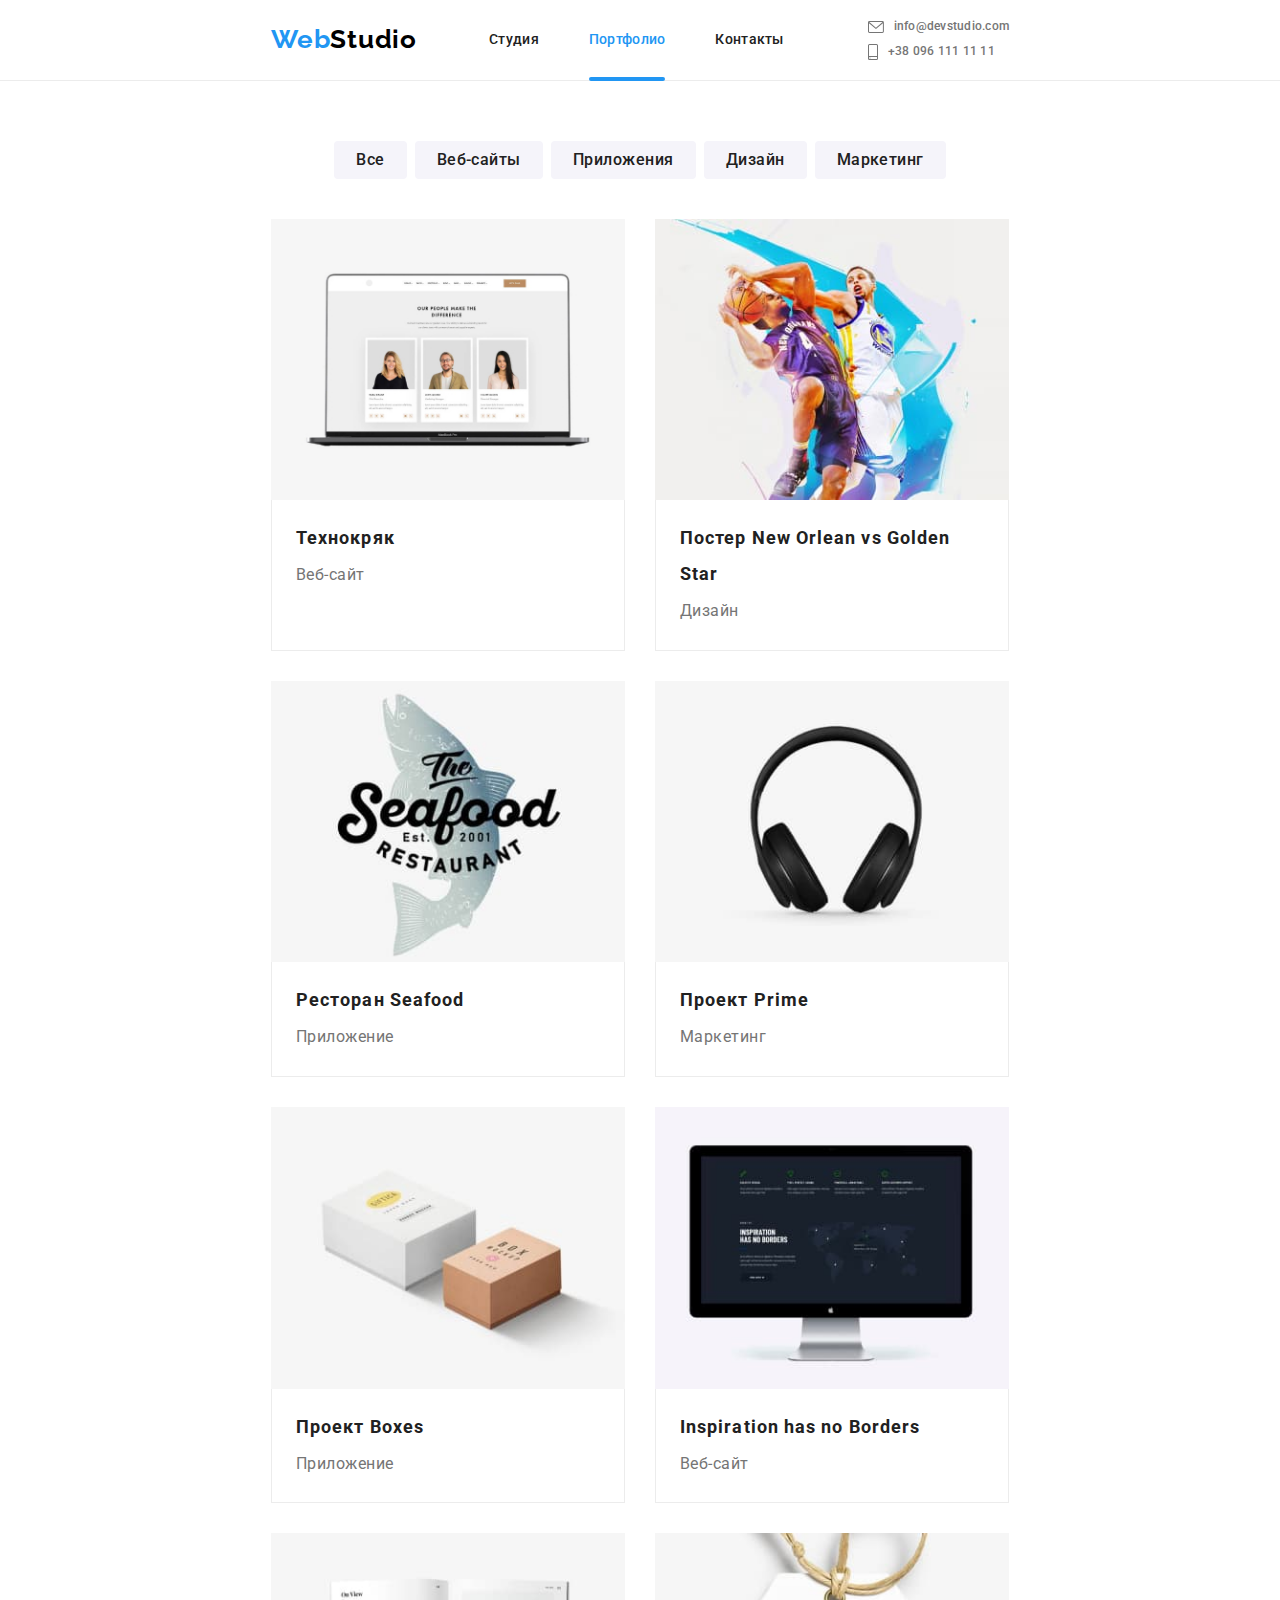
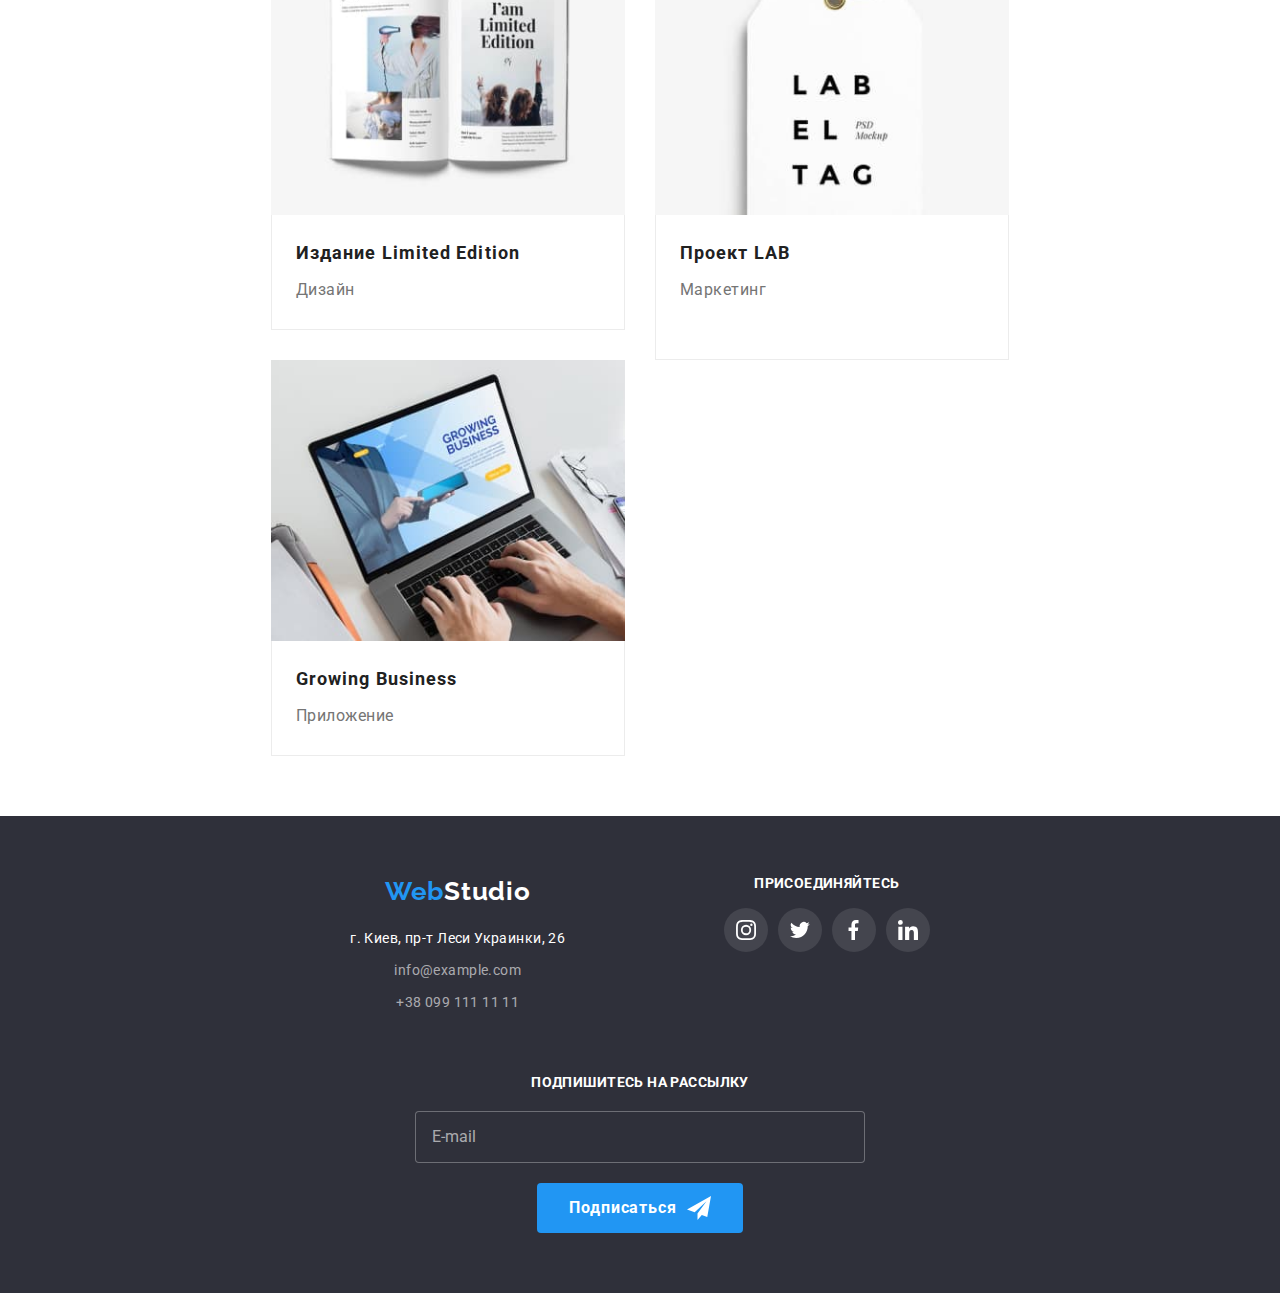
==== commit ab6690b4: "HW#8 Done" ====
--- a/portfolio.html
+++ b/portfolio.html
@@ -128,12 +128,17 @@
                     <li class="portfolio__item">
                         <a class="portfolio__link" href="">
                             <div class="portfolio__thumb">
-                                <img class="portfolio__img"
-                                sizes="(min-width:1200px) 33vw, (min-width:768px) 50vw, (min-width:480px) 100vw"
-                                srcset="./images/Mobile-images/exempl-1.jpg 450w,
-                                 ./images/Mobile-images/exempl-1-2x.jpg 900w" 
-                                src="./images/Mobile-images/exempl-1.jpg" 
-                                alt="leptop">
+
+                                <picture>
+                                    <source srcset="./images/Mobile-images/exempl-1.jpg 1x, ./images/Mobile-images/exempl-1-2x.jpg 2x"
+                                        media="(max-width: 767px)">
+                                    <source srcset="./images/Tablet-images/exempl-1.jpg 1x, ./images/Tablet-images/exempl-1-2x.jpg 2x"
+                                        media="(max-width: 1199px)">
+                                    <source srcset="./images/exempl-1.jpg 1x, ./images/exempl-1-2x.jpg 2x"
+                                        media="(min-width: 1200px)">
+                            
+                                    <img class="portfolio__img" src="./images/exempl-1.jpg" alt="leptop">
+                                </picture>
                                 <div class="portfolio__modal">
                                     <p class="portfolio__description">
                                         Ресурс предлагает комплексные предложения с разным уровнем функционала и сервисов. Все это позволит посетителю
@@ -152,12 +157,16 @@
                     <li class="portfolio__item">
                         <a class="portfolio__link" href="">
                             <div class="portfolio__thumb">
-                                <img class="portfolio__img"
-                                sizes="(min-width:1200px) 33vw, (min-width:768px) 50vw, (min-width:480px) 100vw"
-                                srcset="./images/Mobile-images/exempl-2.jpg 450w,
-                                 ./images/Mobile-images/exempl-2-2x.jpg 900w" 
-                                src="./images/Mobile-images/exempl-2.jpg" 
-                                alt="basketball poster">
+                                <picture>
+                                    <source srcset="./images/Mobile-images/exempl-2.jpg 1x, ./images/Mobile-images/exempl-2-2x.jpg 2x"
+                                        media="(max-width: 767px)">
+                                    <source srcset="./images/Tablet-images/exempl-2.jpg 1x, ./images/Tablet-images/exempl-2-2x.jpg 2x"
+                                        media="(max-width: 1199px)">
+                                    <source srcset="./images/exempl-2.jpg 1x, ./images/exempl-2-2x.jpg 2x" media="(min-width: 1200px)">
+                                
+                                    <img class="portfolio__img" src="./images/exempl-2.jpg" alt="basketball poster">
+                                </picture>
+                                
                                 <div class="portfolio__modal">
                                     <p class="portfolio__description">
                                         Ресурс предлагает комплексные предложения с разным уровнем функционала и сервисов. Все это позволит посетителю получить
@@ -175,12 +184,16 @@
                     <li class="portfolio__item">
                         <a class="portfolio__link" href="">
                             <div class="portfolio__thumb">
-                                <img class="portfolio__img"
-                                sizes="(min-width:1200px) 33vw, (min-width:768px) 50vw, (min-width:480px) 100vw" 
-                                srcset="./images/Mobile-images/exempl-3.jpg 450w,
-                                 ./images/Mobile-images/exempl-3-2x.jpg 900w"
-                                src="./images/Mobile-images/exempl-3.jpg" 
-                                alt="restaurant logo">
+                                <picture>
+                                    <source srcset="./images/Mobile-images/exempl-3.jpg 1x, ./images/Mobile-images/exempl-3-2x.jpg 2x"
+                                        media="(max-width: 767px)">
+                                    <source srcset="./images/Tablet-images/exempl-3.jpg 1x, ./images/Tablet-images/exempl-3-2x.jpg 2x"
+                                        media="(max-width: 1199px)">
+                                    <source srcset="./images/exempl-3.jpg 1x, ./images/exempl-3-2x.jpg 2x" media="(min-width: 1200px)">
+                                
+                                    <img class="portfolio__img" src="./images/exempl-3.jpg" alt="restaurant logo">
+                                </picture>
+                                
                                 <div class="portfolio__modal">
                                     <p class="portfolio__description">
                                         Ресурс предлагает комплексные предложения с разным уровнем функционала и сервисов. Все это позволит посетителю
@@ -199,12 +212,16 @@
                     <li class="portfolio__item">
                         <a class="portfolio__link" href="">
                             <div class="portfolio__thumb">
-                                <img class="portfolio__img"
-                                sizes="(min-width:1200px) 33vw, (min-width:768px) 50vw, (min-width:480px) 100vw" 
-                                srcset="./images/Mobile-images/exempl-4.jpg 450w,
-                                 ./images/Mobile-images/exempl-4-2x.jpg 900w"
-                                src="./images/Mobile-images/exempl-4.jpg" 
-                                alt="headset">
+                                <picture>
+                                    <source srcset="./images/Mobile-images/exempl-4.jpg 1x, ./images/Mobile-images/exempl-4-2x.jpg 2x"
+                                        media="(max-width: 767px)">
+                                    <source srcset="./images/Tablet-images/exempl-4.jpg 1x, ./images/Tablet-images/exempl-4-2x.jpg 2x"
+                                        media="(max-width: 1199px)">
+                                    <source srcset="./images/exempl-4.jpg 1x, ./images/exempl-4-2x.jpg 2x" media="(min-width: 1200px)">
+                                
+                                    <img class="portfolio__img" src="./images/exempl-4.jpg" alt="headset">
+                                </picture>
+                                
                                 <div class="portfolio__modal">
                                     <p class="portfolio__description">
                                         Ресурс предлагает комплексные предложения с разным уровнем функционала и сервисов. Все это позволит посетителю
@@ -223,12 +240,16 @@
                     <li class="portfolio__item">
                         <a class="portfolio__link" href="">
                             <div class="portfolio__thumb">
-                                <img class="portfolio__img"
-                                sizes="(min-width:1200px) 33vw, (min-width:768px) 50vw, (min-width:480px) 100vw" 
-                                srcset="./images/Mobile-images/exempl-5.jpg 450w,
-                                 ./images/Mobile-images/exempl-5-2x.jpg 900w"
-                                src="./images/Mobile-images/exempl-5.jpg" 
-                                alt="paper box">
+                                <picture>
+                                    <source srcset="./images/Mobile-images/exempl-5.jpg 1x, ./images/Mobile-images/exempl-5-2x.jpg 2x"
+                                        media="(max-width: 767px)">
+                                    <source srcset="./images/Tablet-images/exempl-5.jpg 1x, ./images/Tablet-images/exempl-5-2x.jpg 2x"
+                                        media="(max-width: 1199px)">
+                                    <source srcset="./images/exempl-5.jpg 1x, ./images/exempl-5-2x.jpg 2x" media="(min-width: 1200px)">
+                                
+                                    <img class="portfolio__img" src="./images/exempl-5.jpg" alt="paper box">
+                                </picture>
+                               
                                 <div class="portfolio__modal">
                                     <p class="portfolio__description">
                                         Ресурс предлагает комплексные предложения с разным уровнем функционала и сервисов. Все это позволит посетителю
@@ -247,12 +268,16 @@
                     <li class="portfolio__item">
                         <a class="portfolio__link" href="">
                             <div class="portfolio__thumb">
-                                <img class="portfolio__img"
-                                sizes="(min-width:1200px) 33vw, (min-width:768px) 50vw, (min-width:480px) 100vw" 
-                                srcset="./images/Mobile-images/exempl-6.jpg 450w,
-                                 ./images/Mobile-images/exempl-6-2x.jpg 900w"
-                                src="./images/Mobile-images/exempl-6.jpg" 
-                                alt="monitor">
+                                <picture>
+                                    <source srcset="./images/Mobile-images/exempl-6.jpg 1x, ./images/Mobile-images/exempl-6-2x.jpg 2x"
+                                        media="(max-width: 767px)">
+                                    <source srcset="./images/Tablet-images/exempl-6.jpg 1x, ./images/Tablet-images/exempl-6-2x.jpg 2x"
+                                        media="(max-width: 1199px)">
+                                    <source srcset="./images/exempl-6.jpg 1x, ./images/exempl-6-2x.jpg 2x" media="(min-width: 1200px)">
+                                
+                                    <img class="portfolio__img" src="./images/exempl-6.jpg" alt="monitor">
+                                </picture>
+                                
                                 <div class="portfolio__modal">
                                     <p class="portfolio__description">
                                         Ресурс предлагает комплексные предложения с разным уровнем функционала и сервисов. Все это позволит посетителю
@@ -271,12 +296,16 @@
                     <li class="portfolio__item">
                         <a class="portfolio__link" href="">
                             <div class="portfolio__thumb">
-                                <img class="portfolio__img"
-                                sizes="(min-width:1200px) 33vw, (min-width:768px) 50vw, (min-width:480px) 100vw"
-                                srcset="./images/Mobile-images/exempl-7.jpg 450w,
-                                 ./images/Mobile-images/exempl-7-2x.jpg 900w" 
-                                src="./images/Mobile-images/exempl-7.jpg" 
-                                alt="magazin">
+                                <picture>
+                                    <source srcset="./images/Mobile-images/exempl-7.jpg 1x, ./images/Mobile-images/exempl-7-2x.jpg 2x"
+                                        media="(max-width: 767px)">
+                                    <source srcset="./images/Tablet-images/exempl-7.jpg 1x, ./images/Tablet-images/exempl-7-2x.jpg 2x"
+                                        media="(max-width: 1199px)">
+                                    <source srcset="./images/exempl-7.jpg 1x, ./images/exempl-7-2x.jpg 2x" media="(min-width: 1200px)">
+                                
+                                    <img class="portfolio__img" src="./images/exempl-7.jpg" alt="magazin">
+                                </picture>
+                                
                                 <div class="portfolio__modal">
                                     <p class="portfolio__description">
                                         Ресурс предлагает комплексные предложения с разным уровнем функционала и сервисов. Все это позволит посетителю
@@ -295,12 +324,16 @@
                     <li class="portfolio__item">
                         <a class="portfolio__link" href=""> 
                             <div class="portfolio__thumb">
-                                <img class="portfolio__img"
-                                sizes="(min-width:1200px) 33vw, (min-width:768px) 50vw, (min-width:480px) 100vw" 
-                                srcset="./images/Mobile-images/exempl-8.jpg 450w,
-                                 ./images/Mobile-images/exempl-8-2x.jpg 900w"
-                                src="./images/Mobile-images/exempl-8.jpg" 
-                                alt="label">
+                                <picture>
+                                    <source srcset="./images/Mobile-images/exempl-8.jpg 1x, ./images/Mobile-images/exempl-8-2x.jpg 2x"
+                                        media="(max-width: 767px)">
+                                    <source srcset="./images/Tablet-images/exempl-8.jpg 1x, ./images/Tablet-images/exempl-8-2x.jpg 2x"
+                                        media="(max-width: 1199px)">
+                                    <source srcset="./images/exempl-8.jpg 1x, ./images/exempl-8-2x.jpg 2x" media="(min-width: 1200px)">
+                                
+                                    <img class="portfolio__img" src="./images/exempl-8.jpg" alt="label">
+                                </picture>
+                                
                                 <div class="portfolio__modal">
                                     <p class="portfolio__description">
                                         Ресурс предлагает комплексные предложения с разным уровнем функционала и сервисов. Все это позволит посетителю
@@ -319,12 +352,16 @@
                     <li class="portfolio__item">
                         <a class="portfolio__link" href="">
                             <div class="portfolio__thumb">
-                                <img class="portfolio__img"
-                                sizes="(min-width:1200px) 33vw, (min-width:768px) 50vw, (min-width:480px) 100vw" 
-                                srcset="./images/Mobile-images/exempl-9.jpg 450w,
-                                 ./images/Mobile-images/exempl-9-2x.jpg 900w"
-                                src="./images/Mobile-images/exempl-9.jpg" 
-                                alt="notebook">
+                                <picture>
+                                    <source srcset="./images/Mobile-images/exempl-9.jpg 1x, ./images/Mobile-images/exempl-9-2x.jpg 2x"
+                                        media="(max-width: 767px)">
+                                    <source srcset="./images/Tablet-images/exempl-9.jpg 1x, ./images/Tablet-images/exempl-9-2x.jpg 2x"
+                                        media="(max-width: 1199px)">
+                                    <source srcset="./images/exempl-9.jpg 1x, ./images/exempl-9-2x.jpg 2x" media="(min-width: 1200px)">
+                                
+                                    <img class="portfolio__img" src="./images/exempl-9.jpg" alt="notebook">
+                                </picture>
+                              
                                 <div class="portfolio__modal">
                                     <p class="portfolio__description">
                                         Ресурс предлагает комплексные предложения с разным уровнем функционала и сервисов. Все это позволит посетителю
@@ -409,11 +446,9 @@
 
         <div class="subscription">
             <form>
-                <label for="email">
                     <h3 class="subscription__title">подпишитесь на рассылку</h3>
-                </label>
                 <div class="subscription__box">
-                    <input class="subscription__input" type="email" name="user-email" id="email" placeholder="E-mail">
+                    <input class="subscription__input" type="email" name="user-email" placeholder="E-mail">
                     <button class="primary-button primary-button--margin" type="submit">Подписаться
                         <svg class="subscription__icon">
                             <use href="./images/sprite.svg#icon-isend"></use>
--- a/css/main.min.css
+++ b/css/main.min.css
@@ -1,2 +1,2 @@
-.logo{font-weight:700;font-size:26px;line-height:1.2;font-family:raleway, sans-serif;letter-spacing:0.03em;text-decoration:none;color:#000;-webkit-transition:color 250ms cubic-bezier(0.4, 0, 0.2, 1);transition:color 250ms cubic-bezier(0.4, 0, 0.2, 1)}.logo:hover,.logo:focus{color:#2196f3}.logo__footer{display:inline-block;margin-bottom:20px;color:#fff}.logo__part{color:#2196f3}.header{position:relative}.header__conteiner{display:-webkit-box;display:-ms-flexbox;display:flex;-webkit-box-align:center;-ms-flex-align:center;align-items:center}@media screen and (max-width: 767px){.header__conteiner{min-height:60px;-webkit-box-align:center;-ms-flex-align:center;align-items:center;-webkit-box-pack:justify;-ms-flex-pack:justify;justify-content:space-between}}@media screen and (min-width: 768px){.header{min-height:80px;border-bottom:1px solid #ececec}}body{color:#757575;background-color:#fff;font-family:roboto, sans-serif;text-decoration:none}.container{margin-left:auto;margin-right:auto;padding:0 15px}@media screen and (min-width: 480px){.container{width:480px}}@media screen and (min-width: 768px){.container{width:768px}}@media screen and (min-width: 1600px){.container{width:1200px}}@media screen and (min-width: 768px){.container__footer{display:-webkit-box;display:-ms-flexbox;display:flex;-ms-flex-wrap:wrap;flex-wrap:wrap;-ms-flex-pack:distribute;justify-content:space-around}}@media screen and (min-width: 1600px){.container__footer{-webkit-box-pack:left;-ms-flex-pack:left;justify-content:left}}.list{list-style:none;padding:0;margin:0}.hidden-topic{position:absolute;width:1px;height:1px;margin:-1px;border:0;padding:0;white-space:nowrap;-webkit-clip-path:inset(100%);clip-path:inset(100%);clip:rect(0 0 0 0);overflow:hidden}.hidden-section{display:none}@media screen and (min-width: 1600px){.hidden-section{display:block}}.section{padding:60px 0}.section__title{display:-webkit-box;display:-ms-flexbox;display:flex;-webkit-box-pack:center;-ms-flex-pack:center;justify-content:center;margin:0;font-weight:700;font-size:28px;line-height:1.17;text-align:center;letter-spacing:0.03em;color:#212121}@media screen and (min-width: 1600px){.section__title{font-size:36px;line-height:1.16;text-align:center;margin-bottom:50px}}.section--secondariBg{background-color:#f5f4fa}@media screen and (min-width: 1600px){.section{padding:94px 0}}@media screen and (min-width: 1600px){.section--noPaddingTop{padding-top:0}}.is-hidden{visibility:hidden;opacity:0;pointer-events:none;-webkit-transform:scale(0);transform:scale(0)}.header-contacts{display:-webkit-box;display:-ms-flexbox;display:flex;-webkit-box-orient:vertical;-webkit-box-direction:reverse;-ms-flex-direction:column-reverse;flex-direction:column-reverse;font-weight:500;font-size:24px;line-height:1.166;letter-spacing:0.02em}@media screen and (min-width: 768px){.header-contacts{-webkit-box-orient:vertical;-webkit-box-direction:normal;-ms-flex-direction:column;flex-direction:column;-webkit-box-pack:center;-ms-flex-pack:center;justify-content:center;margin-left:84px;font-weight:500;font-size:12px;line-height:1.14;letter-spacing:0.02em}}@media screen and (min-width: 768px) and (max-width: 1599px){.header-contacts__item:last-child{margin-top:10px}}@media screen and (min-width: 768px){.header-contacts__mailIcon{width:16px;height:12px;margin-right:10px;fill:currentColor}.header-contacts__telIcon{width:10px;height:16px;margin-right:10px;fill:currentColor}}@media screen and (min-width: 1600px){.header-contacts{-webkit-box-align:center;-ms-flex-align:center;align-items:center;-webkit-box-orient:unset;-webkit-box-direction:unset;-ms-flex-direction:unset;flex-direction:unset;font-size:14px;margin:0}.header-contacts__item:nth-last-child(2){margin-right:50px}}.header-contacts__link{text-decoration:none;color:#757575}.header-contacts__link:hover,.header-contacts__link:focus{color:#2196f3}@media screen and (min-width: 768px){.header-contacts__link{display:-webkit-box;display:-ms-flexbox;display:flex;-webkit-box-align:center;-ms-flex-align:center;align-items:center;-webkit-transition:color 250ms cubic-bezier(0.4, 0, 0.2, 1);transition:color 250ms cubic-bezier(0.4, 0, 0.2, 1)}}@media screen and (max-width: 767px){.header-contacts__link--akcent{font-size:34px;line-height:1.176;color:#2196f3}.header-contacts__item{padding:16px 0px}}@media screen and (max-width: 767px){.header-contacts__telIcon,.header-contacts__mailIcon{display:none}}.hero{padding:118px 0px;margin-left:auto;margin-right:auto;max-width:480px;height:400px;background-repeat:no-repeat;background-position:center;background-size:cover;background-color:rgba(47,48,58,0.4);background-image:url(../images/Mobile-images/hero-background-img.jpg);background-size:480px 400px;text-align:center}@media screen and (min-width: 768px){.hero{max-width:768px;background-image:url(../images/Tablet-images/hero-background-img.jpg);background-size:768px 400px}}@media screen and (min-width: 768px) and (min-device-pixel-ratio: 2), screen and (min-width: 768px) and (-webkit-min-device-pixel-ratio: 2), screen and (min-width: 768px) and (min-resolution: 192dpi), screen and (min-width: 768px) and (min-resolution: 2dppx){.hero{background-image:url(../images/Tablet-images/hero-background-img-2x.jpg)}}@media screen and (min-width: 1600px){.hero{max-width:1600px;height:600px;padding:200px 0;background-color:#2f303a;background-image:-webkit-gradient(linear, left top, right top, from(rgba(47,48,58,0.4)), to(rgba(47,48,58,0.4))),url(../images/hero-background-img.jpg);background-image:linear-gradient(to right, rgba(47,48,58,0.4), rgba(47,48,58,0.4)),url(../images/hero-background-img.jpg);background-size:1600px 600px}}@media screen and (min-width: 1600px) and (min-device-pixel-ratio: 2), screen and (min-width: 1600px) and (-webkit-min-device-pixel-ratio: 2), screen and (min-width: 1600px) and (min-resolution: 192dpi), screen and (min-width: 1600px) and (min-resolution: 2dppx){.hero{background-image:url(../images/hero-background-img-2x.jpg)}}.hero__title{display:inline-block;margin-top:0;margin-bottom:30px;max-width:360px;color:#fff;font-weight:900;font-size:26px;line-height:1.61;letter-spacing:0.06em;text-transform:uppercase}@media screen and (min-width: 1600px){.hero__title{max-width:696px;font-size:44px;line-height:1.36}}@media (min-device-pixel-ratio: 2), (-webkit-min-device-pixel-ratio: 2), (min-resolution: 192dpi), (min-resolution: 2dppx){.hero{background-image:url("../images/Mobile-images/hero-background-img-2x.jpg")}}.primary-button{display:-webkit-box;display:-ms-flexbox;display:flex;-webkit-box-align:center;-ms-flex-align:center;align-items:center;margin:auto;border-radius:4px;padding:10px 32px;font-weight:700;font-size:16px;line-height:1.87;letter-spacing:0.06em;cursor:pointer;border:0px solid transparent;background-color:#2196f3;color:#fff;-webkit-transition:color 250ms cubic-bezier(0.4, 0, 0.2, 1),background-color 250ms cubic-bezier(0.4, 0, 0.2, 1);transition:color 250ms cubic-bezier(0.4, 0, 0.2, 1),background-color 250ms cubic-bezier(0.4, 0, 0.2, 1)}.primary-button:hover,.primary-button:focus{background-color:#188ce8;color:#fff}.primary-button--margin{margin-top:20px}@media screen and (min-width: 1600px){.primary-button--margin{margin-top:0;margin-left:12px}}.primary-button--shadow{-webkit-transition:-webkit-box-shadow 250ms cubic-bezier(0.4, 0, 0.2, 1);transition:-webkit-box-shadow 250ms cubic-bezier(0.4, 0, 0.2, 1);transition:box-shadow 250ms cubic-bezier(0.4, 0, 0.2, 1);transition:box-shadow 250ms cubic-bezier(0.4, 0, 0.2, 1), -webkit-box-shadow 250ms cubic-bezier(0.4, 0, 0.2, 1)}.primary-button--shadow:hover,.primary-button--shadow:focus{-webkit-box-shadow:0px 4px 4px rgba(0,0,0,0.15);box-shadow:0px 4px 4px rgba(0,0,0,0.15)}.mobile-menu{display:-webkit-box;display:-ms-flexbox;display:flex;margin-left:auto}@media screen and (max-width: 767px){.mobile-menu{display:none;position:absolute;width:100%;left:0px;top:0px;min-height:796px;padding:48px 40px;background:#fff;-webkit-box-shadow:0px 4px 8px rgba(0,0,0,0.04),0px 2px 4px rgba(0,0,0,0.08),0px 1px 3px rgba(0,0,0,0.16);box-shadow:0px 4px 8px rgba(0,0,0,0.04),0px 2px 4px rgba(0,0,0,0.08),0px 1px 3px rgba(0,0,0,0.16)}}.mobile-menu.is-open{display:-webkit-box;display:-ms-flexbox;display:flex;-webkit-box-orient:vertical;-webkit-box-direction:normal;-ms-flex-direction:column;flex-direction:column;-webkit-box-pack:justify;-ms-flex-pack:justify;justify-content:space-between;z-index:997}.mobile-menu__button{display:-webkit-inline-box;display:-ms-inline-flexbox;display:inline-flex;margin:0;padding:0;border:none;background-color:transparent}@media screen and (min-width: 768px){.mobile-menu__button{display:none}}.mobile-menu__buttonIco{z-index:998}.mobile-menu__icoClose{display:none}.mobile-menu__button.is-open .mobile-menu__icoClose{display:block}.mobile-menu__button.is-open .mobile-menu__icoMenu{display:none}.site-nav{font-weight:500;font-size:40px;line-height:1.175;letter-spacing:0.02em}@media screen and (min-width: 768px){.site-nav{display:-webkit-box;display:-ms-flexbox;display:flex;font-size:14px;line-height:1.14}}.site-nav__item{padding:16px 0px}@media screen and (min-width: 768px){.site-nav__item{padding:0}.site-nav__item:not(:last-child){margin-right:50px}}.site-nav__item:first-child{padding-top:0}.site-nav__item:last-child{padding-bottom:0}.site-nav__link{text-decoration:none;color:#212121}.site-nav__link:hover,.site-nav__link:focus{color:#2196f3}@media screen and (min-width: 768px){.site-nav__link{display:block;padding-top:32px;padding-bottom:32px;-webkit-transition:color 250ms cubic-bezier(0.4, 0, 0.2, 1);transition:color 250ms cubic-bezier(0.4, 0, 0.2, 1)}}.site-nav__link--current{color:#2196f3}@media screen and (min-width: 768px){.site-nav__link--current{position:relative}.site-nav__link--current::after{content:" ";position:absolute;bottom:-1px;left:0;width:100%;border:2px solid #2196f3;border-radius:2px;background-color:#2196f3}}@media screen and (min-width: 1600px){.site-nav{margin-right:305px}}.header-social{display:-webkit-box;display:-ms-flexbox;display:flex;margin-top:48px}.header-social__item{padding:0 10px}.header-social__item:first-child{padding-left:0}.header-social__item:last-child{padding-right:0}.header-social__item:not(:last-child){border-right:1px solid rgba(33,33,33,0.2)}.header-social__link{font-weight:500;font-size:18px;line-height:1.22;letter-spacing:0.02em;text-decoration:none;color:#2196f3}@media screen and (min-width: 768px){.header-social{display:none}}.features{-webkit-box-pack:justify;-ms-flex-pack:justify;justify-content:space-between}.features__box{display:-webkit-box;display:-ms-flexbox;display:flex;-webkit-box-pack:center;-ms-flex-pack:center;justify-content:center;-webkit-box-align:center;-ms-flex-align:center;align-items:center;height:120px;border-radius:3px;background-color:#f5f4fa}.features__item:not(:last-child){margin-bottom:30px}.features__title{display:-webkit-box;display:-ms-flexbox;display:flex;-webkit-box-pack:center;-ms-flex-pack:center;justify-content:center;margin-top:30px;font-size:14px;line-height:1.14;text-align:center;letter-spacing:0.03em;text-transform:uppercase;color:#212121}@media screen and (min-width: 1600px){.features__title{-webkit-box-pack:left;-ms-flex-pack:left;justify-content:left}}.features__text{margin:0;font-size:14px;line-height:1.71;letter-spacing:0.03em}.features__icon{width:70px;height:70px}@media screen and (min-width: 768px){.features{display:-webkit-box;display:-ms-flexbox;display:flex;-ms-flex-wrap:wrap;flex-wrap:wrap}.features__item{margin:0;width:calc((100% - 2 * 30px) / 2)}}@media screen and (min-width: 768px){.features__item{width:calc((100% - 4 * 30px) / 4)}}.team__item{margin-top:30px;background-color:#fff;-webkit-box-shadow:0px 1px 3px rgba(0,0,0,0.12),0px 1px 1px rgba(0,0,0,0.14),0px 2px 1px rgba(0,0,0,0.2);box-shadow:0px 1px 3px rgba(0,0,0,0.12),0px 1px 1px rgba(0,0,0,0.14),0px 2px 1px rgba(0,0,0,0.2);border-radius:0px 0px 4px 4px}@media screen and (min-width: 768px){.team__item{width:calc((100% - 2 * 30px) / 2)}}@media screen and (min-width: 1600px){.team__item{width:calc((100% - 4 * 30px) / 4)}}.team__caption{padding:30px 0 24px 0}.team__img{display:block;width:100%}.team__name{margin:0 0 10px 0;font-weight:500;font-size:16px;line-height:1.18;text-align:center;letter-spacing:0.03em;color:#212121}.team__title{font-weight:400;font-size:16px;line-height:1.18;text-align:center;letter-spacing:0.03em}@media screen and (min-width: 768px){.team{display:-webkit-box;display:-ms-flexbox;display:flex;-ms-flex-wrap:wrap;flex-wrap:wrap;-webkit-box-pack:justify;-ms-flex-pack:justify;justify-content:space-between}}.footer-social-box{margin-top:60px}@media screen and (min-width: 768px){.footer-social-box{margin:0}}@media screen and (min-width: 1600px){.footer-social-box{margin-left:auto}}.social-list{display:-webkit-box;display:-ms-flexbox;display:flex;-webkit-box-pack:center;-ms-flex-pack:center;justify-content:center;margin-top:16px}.social-list__item:not(:last-child){margin-right:10px}.social-list__link{display:-webkit-box;display:-ms-flexbox;display:flex;-webkit-box-pack:center;-ms-flex-pack:center;justify-content:center;-webkit-box-align:center;-ms-flex-align:center;align-items:center;height:44px;width:44px;background-color:#fff;border-radius:50%;fill:#afb1b8}.social-list__link:hover,.social-list__link:focus{background-color:#2196f3;fill:#fff}.social-list__link--color{background-color:rgba(255,255,255,0.1);fill:#fff}.social-list__icon{width:20px;height:20px}.social-list__title{margin:0;font-weight:700;font-size:14px;line-height:1.14;letter-spacing:0.03em;text-transform:uppercase;color:#ffffff}.backdrop{position:fixed;top:0;left:0;width:100%;height:100%;background:rgba(0,0,0,0.2);opacity:1;z-index:999;-webkit-transform:scale(1);transform:scale(1);-webkit-transition:opacity 250ms cubic-bezier(0.4, 0, 0.2, 1),visibility 250ms cubic-bezier(0.4, 0, 0.2, 1),-webkit-transform 250ms cubic-bezier(0.4, 0, 0.2, 1);transition:opacity 250ms cubic-bezier(0.4, 0, 0.2, 1),visibility 250ms cubic-bezier(0.4, 0, 0.2, 1),-webkit-transform 250ms cubic-bezier(0.4, 0, 0.2, 1);transition:opacity 250ms cubic-bezier(0.4, 0, 0.2, 1),visibility 250ms cubic-bezier(0.4, 0, 0.2, 1),transform 250ms cubic-bezier(0.4, 0, 0.2, 1);transition:opacity 250ms cubic-bezier(0.4, 0, 0.2, 1),visibility 250ms cubic-bezier(0.4, 0, 0.2, 1),transform 250ms cubic-bezier(0.4, 0, 0.2, 1),-webkit-transform 250ms cubic-bezier(0.4, 0, 0.2, 1)}.modal{position:absolute;top:50%;left:50%;-webkit-transform:translate(-50%, -50%);transform:translate(-50%, -50%);min-width:450px;min-height:609px;background-color:#fff;padding:40px 40px;-webkit-box-shadow:0px 1px 3px rgba(0,0,0,0.12),0px 1px 1px rgba(0,0,0,0.14),0px 2px 1px rgba(0,0,0,0.2);box-shadow:0px 1px 3px rgba(0,0,0,0.12),0px 1px 1px rgba(0,0,0,0.14),0px 2px 1px rgba(0,0,0,0.2);border-radius:4px}.modal__closebutton{position:absolute;top:8px;right:8px;width:30px;height:30px;display:-webkit-box;display:-ms-flexbox;display:flex;-webkit-box-pack:center;-ms-flex-pack:center;justify-content:center;-webkit-box-align:center;-ms-flex-align:center;align-items:center;border:1px solid rgba(0,0,0,0.1);border-radius:50%;cursor:pointer;background-color:#fff;-webkit-transition:fill 250ms cubic-bezier(0.4, 0, 0.2, 1);transition:fill 250ms cubic-bezier(0.4, 0, 0.2, 1)}.modal__closebutton:hover,.modal__closebutton:focus{color:#2196f3;fill:#2196f3}.modal__closeicon{width:30px;height:30px}.modal__form{display:-webkit-box;display:-ms-flexbox;display:flex;-webkit-box-orient:vertical;-webkit-box-direction:normal;-ms-flex-direction:column;flex-direction:column;-webkit-box-align:center;-ms-flex-align:center;align-items:center;-webkit-box-pack:center;-ms-flex-pack:center;justify-content:center}.modal__title{margin-top:0;margin-bottom:12px;font-size:20px;line-height:1.15;letter-spacing:0.03em;text-align:center;color:#212121}.modal__inputbox{display:-webkit-box;display:-ms-flexbox;display:flex;-webkit-box-orient:vertical;-webkit-box-direction:normal;-ms-flex-direction:column;flex-direction:column;position:relative;width:100%;margin-bottom:10px;font-size:12px;line-height:1.14;letter-spacing:0.01em;color:#757575}.modal__input{-webkit-box-sizing:border-box;box-sizing:border-box;height:40px;border-radius:4px;padding-left:40px;margin-top:4px;border:1px solid rgba(33,33,33,0.2);-webkit-transition:border-color 250ms cubic-bezier(0.4, 0, 0.2, 1);transition:border-color 250ms cubic-bezier(0.4, 0, 0.2, 1)}.modal__input:focus{border-color:#2196f3}.modal__input:focus+.modal__inputicon{fill:#2196f3}.modal__inputicon{position:absolute;width:18px;height:18px;left:12px;bottom:11px;-webkit-transition:fill 250ms cubic-bezier(0.4, 0, 0.2, 1);transition:fill 250ms cubic-bezier(0.4, 0, 0.2, 1)}.modal__commentbox{display:-webkit-box;display:-ms-flexbox;display:flex;-webkit-box-orient:vertical;-webkit-box-direction:normal;-ms-flex-direction:column;flex-direction:column;width:100%;margin-bottom:20px;font-size:12px;line-height:1.14;letter-spacing:0.01em;color:#757575}.modal__commenttextarea{height:120px;padding:12px 16px;margin-top:4px;border:1px solid rgba(33,33,33,0.2);border-radius:4px;resize:none}.modal__commenttextarea::-webkit-input-placeholder{font-size:14px;line-height:1.14;letter-spacing:0.01em;color:rgba(117,117,117,0.5)}.modal__commenttextarea:-ms-input-placeholder{font-size:14px;line-height:1.14;letter-spacing:0.01em;color:rgba(117,117,117,0.5)}.modal__commenttextarea::-ms-input-placeholder{font-size:14px;line-height:1.14;letter-spacing:0.01em;color:rgba(117,117,117,0.5)}.modal__commenttextarea::placeholder{font-size:14px;line-height:1.14;letter-spacing:0.01em;color:rgba(117,117,117,0.5)}.modal__policy{margin-bottom:30px;font-size:14px;line-height:1.71;letter-spacing:0.03em;color:#757575}.modal__policylink{-webkit-text-decoration-line:underline;text-decoration-line:underline;color:#2196f3}.client{display:-webkit-box;display:-ms-flexbox;display:flex;-ms-flex-wrap:wrap;flex-wrap:wrap;-webkit-box-pack:justify;-ms-flex-pack:justify;justify-content:space-between}.client__item{width:calc((100% - 2 * 30px) / 2)}@media screen and (min-width: 768px){.client__item{width:calc((100% - 3 * 30px) / 3)}}@media screen and (min-width: 1600px){.client__item{width:calc((100% - 6 * 30px) / 6)}}.client__link{display:-webkit-box;display:-ms-flexbox;display:flex;-webkit-box-align:center;-ms-flex-align:center;align-items:center;-webkit-box-pack:center;-ms-flex-pack:center;justify-content:center;height:92px;margin:15px 0;border:1px solid #afb1b8;border-radius:3px;fill:#afb1b8}@media screen and (min-width: 1600px){.client__link{margin:0}}.client__icon{height:60px;width:106px}.client__link:hover,.client__link:focus{fill:#2196f3;border:1px solid #2196f3;border-radius:3px}.footer{background-color:#2f303a;padding-top:60px;padding-bottom:60px;text-align:center}@media screen and (min-width: 1600px){.footer{text-align:left}}.contact__item:not(:last-child){margin-bottom:8px}.contact__link{font-weight:400;font-size:14px;line-height:1.71;text-align:center;letter-spacing:0.03em;color:rgba(255,255,255,0.6);text-decoration:none;font-style:normal}.contact__link:hover,.contact__link:focus{color:#2196f3}.contact__link--white{color:#fff}.subscription{margin-top:60px}.subscription__title{margin:0;font-weight:700;font-size:14px;line-height:1.14;letter-spacing:0.03em;text-transform:uppercase;color:#fff}.subscription__box{margin-top:20px}@media screen and (min-width: 1600px){.subscription__box{display:-webkit-box;display:-ms-flexbox;display:flex}}.subscription__input{width:100%;border:1px solid rgba(255,255,255,0.3);border-radius:4px;padding:16px;background-color:#2f303a;color:#fff}@media screen and (min-width: 768px){.subscription__input{min-width:450px}}@media screen and (min-width: 1600px){.subscription__input{min-width:358px}}.subscription__input::-webkit-input-placeholder{color:rgba(255,255,255,0.6)}.subscription__input:-ms-input-placeholder{color:rgba(255,255,255,0.6)}.subscription__input::-ms-input-placeholder{color:rgba(255,255,255,0.6)}.subscription__input::placeholder{color:rgba(255,255,255,0.6)}.subscription__icon{margin-left:10px;width:24px;height:24px}@media screen and (min-width: 1600px){.subscription{margin:0 0 0 93px}}.filters-list{display:-webkit-box;display:-ms-flexbox;display:flex;-ms-flex-wrap:wrap;flex-wrap:wrap;-webkit-box-pack:left;-ms-flex-pack:left;justify-content:left}.filters-list__item:not(:last-child){margin-right:8px}.filters-list__item:nth-child(-n+3){margin-bottom:8px}.filters-list__button{background-color:#f5f4fa;color:#212121;font-family:"Roboto";font-weight:500;font-size:16px;line-height:1.62;text-align:center;letter-spacing:0.03em;cursor:pointer;border-radius:4px;padding:6px 22px;border:transparent;-webkit-transition:background-color 250ms cubic-bezier(0.4, 0, 0.2, 1),color 250ms cubic-bezier(0.4, 0, 0.2, 1),-webkit-box-shadow 250ms cubic-bezier(0.4, 0, 0.2, 1);transition:background-color 250ms cubic-bezier(0.4, 0, 0.2, 1),color 250ms cubic-bezier(0.4, 0, 0.2, 1),-webkit-box-shadow 250ms cubic-bezier(0.4, 0, 0.2, 1);transition:background-color 250ms cubic-bezier(0.4, 0, 0.2, 1),color 250ms cubic-bezier(0.4, 0, 0.2, 1),box-shadow 250ms cubic-bezier(0.4, 0, 0.2, 1);transition:background-color 250ms cubic-bezier(0.4, 0, 0.2, 1),color 250ms cubic-bezier(0.4, 0, 0.2, 1),box-shadow 250ms cubic-bezier(0.4, 0, 0.2, 1),-webkit-box-shadow 250ms cubic-bezier(0.4, 0, 0.2, 1)}.filters-list__button:hover,.filters-list__button:focus{background-color:#2196f3;color:#fff;-webkit-box-shadow:0px 3px 1px rgba(0,0,0,0.1),0px 1px 2px rgba(0,0,0,0.08),0px 2px 2px rgba(0,0,0,0.12);box-shadow:0px 3px 1px rgba(0,0,0,0.1),0px 1px 2px rgba(0,0,0,0.08),0px 2px 2px rgba(0,0,0,0.12);border-radius:4px}@media screen and (min-width: 768px){.filters-list{-webkit-box-pack:center;-ms-flex-pack:center;justify-content:center}}.portfolio{margin-top:40px}@media screen and (max-width: 480px){.portfolio__item:not(:last-child){margin-bottom:30px}}.portfolio__link{display:block;text-decoration:none;-webkit-transition:-webkit-box-shadow 250ms cubic-bezier(0.4, 0, 0.2, 1);transition:-webkit-box-shadow 250ms cubic-bezier(0.4, 0, 0.2, 1);transition:box-shadow 250ms cubic-bezier(0.4, 0, 0.2, 1);transition:box-shadow 250ms cubic-bezier(0.4, 0, 0.2, 1), -webkit-box-shadow 250ms cubic-bezier(0.4, 0, 0.2, 1)}.portfolio__link:hover,.portfolio__link:focus{background-color:#fff;color:#2196f3;-webkit-box-shadow:0px 1px 1px rgba(0,0,0,0.12),0px 4px 4px rgba(0,0,0,0.06),1px 4px 6px rgba(0,0,0,0.16);box-shadow:0px 1px 1px rgba(0,0,0,0.12),0px 4px 4px rgba(0,0,0,0.06),1px 4px 6px rgba(0,0,0,0.16)}.portfolio__img{display:block;width:100%;height:auto}.portfolio__thumb{overflow:hidden;position:relative}.portfolio__description{margin:0;font-size:18px;line-height:1.55;letter-spacing:0.03em;color:#fff}.portfolio__sign{border-left:1px solid #ececec;border-right:1px solid #ececec;border-bottom:1px solid #ececec;padding-left:24px;padding-top:20px;padding-bottom:24px;padding-right:20px}.portfolio__name{color:#212121;font-weight:700;font-size:18px;line-height:2;letter-spacing:0.06em}.portfolio__title{color:#757575;margin-top:4px;font-size:16px;line-height:1.87;letter-spacing:0.03em;display:block}.portfolio__modal{display:-webkit-box;display:-ms-flexbox;display:flex;position:absolute;-webkit-box-align:center;-ms-flex-align:center;align-items:center;-webkit-box-pack:center;-ms-flex-pack:center;justify-content:center;border:1px solid #000000;-webkit-box-shadow:0px 4px 4px rgba(0,0,0,0.25);box-shadow:0px 4px 4px rgba(0,0,0,0.25);padding:63px 24px;width:100%;height:100%;top:0;background:rgba(33,150,243,0.9);pointer-events:none;opacity:0;-webkit-transform:translateY(294px);transform:translateY(294px);-webkit-transition:opacity 250ms cubic-bezier(0.4, 0, 0.2, 1),-webkit-transform 250ms cubic-bezier(0.4, 0, 0.2, 1);transition:opacity 250ms cubic-bezier(0.4, 0, 0.2, 1),-webkit-transform 250ms cubic-bezier(0.4, 0, 0.2, 1);transition:opacity 250ms cubic-bezier(0.4, 0, 0.2, 1),transform 250ms cubic-bezier(0.4, 0, 0.2, 1);transition:opacity 250ms cubic-bezier(0.4, 0, 0.2, 1),transform 250ms cubic-bezier(0.4, 0, 0.2, 1),-webkit-transform 250ms cubic-bezier(0.4, 0, 0.2, 1)}.portfolio__link:hover .portfolio__modal,.portfolio__link:focus .portfolio__modal{opacity:1;-webkit-transform:translateY(0);transform:translateY(0)}@media screen and (min-width: 768px){.portfolio{display:-webkit-box;display:-ms-flexbox;display:flex;-ms-flex-wrap:wrap;flex-wrap:wrap;-webkit-box-pack:justify;-ms-flex-pack:justify;justify-content:space-between}}@media screen and (min-width: 768px) and (max-width: 1599px){.portfolio__item{width:354px;margin-right:30px;margin-bottom:30px}.portfolio__item:nth-child(2n){margin-right:0}.portfolio__item:nth-last-child(-n+2){margin-bottom:0px}}@media screen and (min-width: 1600px){.portfolio__item{position:relative;width:370px;margin-right:30px;margin-bottom:30px}.portfolio__item:nth-child(3n){margin-right:0}.portfolio__item:nth-last-child(-n+3){margin-bottom:0px}}.what-we-do{display:-webkit-box;display:-ms-flexbox;display:flex;-webkit-box-pack:justify;-ms-flex-pack:justify;justify-content:space-between}.what-we-do__item{position:relative}.what-we-do__bg{display:-webkit-box;display:-ms-flexbox;display:flex;-webkit-box-align:center;-ms-flex-align:center;align-items:center;-webkit-box-pack:center;-ms-flex-pack:center;justify-content:center;width:370px;height:70px;background-color:rgba(47,48,58,0.8);position:absolute;bottom:0}.what-we-do__text{margin:0;font-size:14px;font-weight:700;line-height:1.14;letter-spacing:0.03em;text-align:center;color:#fff;text-transform:uppercase}
+.logo{font-weight:700;font-size:26px;line-height:1.2;font-family:raleway, sans-serif;letter-spacing:0.03em;text-decoration:none;color:#000;-webkit-transition:color 250ms cubic-bezier(0.4, 0, 0.2, 1);transition:color 250ms cubic-bezier(0.4, 0, 0.2, 1)}.logo:hover,.logo:focus{color:#2196f3}.logo__footer{display:inline-block;margin-bottom:20px;color:#fff}.logo__part{color:#2196f3}.header{position:relative;border-bottom:1px solid #ececec}.header__conteiner{display:-webkit-box;display:-ms-flexbox;display:flex;-webkit-box-align:center;-ms-flex-align:center;align-items:center}@media screen and (max-width: 767px){.header__conteiner{min-height:60px;-webkit-box-align:center;-ms-flex-align:center;align-items:center;-webkit-box-pack:justify;-ms-flex-pack:justify;justify-content:space-between}}@media screen and (min-width: 768px){.header{min-height:80px}}body{color:#757575;background-color:#fff;font-family:roboto, sans-serif;text-decoration:none}.container{margin-left:auto;margin-right:auto;padding:0 15px}@media screen and (min-width: 480px){.container{width:480px}}@media screen and (min-width: 768px){.container{width:768px}}@media screen and (min-width: 1600px){.container{width:1200px}}@media screen and (min-width: 768px){.container__footer{display:-webkit-box;display:-ms-flexbox;display:flex;-ms-flex-wrap:wrap;flex-wrap:wrap;-ms-flex-pack:distribute;justify-content:space-around}}@media screen and (min-width: 1600px){.container__footer{-webkit-box-pack:left;-ms-flex-pack:left;justify-content:left}}.list{list-style:none;padding:0;margin:0}.hidden-topic{position:absolute;width:1px;height:1px;margin:-1px;border:0;padding:0;white-space:nowrap;-webkit-clip-path:inset(100%);clip-path:inset(100%);clip:rect(0 0 0 0);overflow:hidden}.hidden-section{display:none}@media screen and (min-width: 1600px){.hidden-section{display:block}}.section{padding:60px 0}.section__title{display:-webkit-box;display:-ms-flexbox;display:flex;-webkit-box-pack:center;-ms-flex-pack:center;justify-content:center;margin:0;font-weight:700;font-size:28px;line-height:1.17;text-align:center;letter-spacing:0.03em;color:#212121}@media screen and (min-width: 1600px){.section__title{font-size:36px;line-height:1.16;text-align:center;margin-bottom:50px}}.section--secondariBg{background-color:#f5f4fa}@media screen and (min-width: 1600px){.section{padding:94px 0}}@media screen and (min-width: 1600px){.section--noPaddingTop{padding-top:0}}.is-hidden{visibility:hidden;opacity:0;pointer-events:none;-webkit-transform:scale(0);transform:scale(0)}.header-contacts{display:-webkit-box;display:-ms-flexbox;display:flex;-webkit-box-orient:vertical;-webkit-box-direction:reverse;-ms-flex-direction:column-reverse;flex-direction:column-reverse;font-weight:500;font-size:24px;line-height:1.166;letter-spacing:0.02em}@media screen and (min-width: 768px){.header-contacts{-webkit-box-orient:vertical;-webkit-box-direction:normal;-ms-flex-direction:column;flex-direction:column;-webkit-box-pack:center;-ms-flex-pack:center;justify-content:center;margin-left:84px;font-weight:500;font-size:12px;line-height:1.14;letter-spacing:0.02em}}@media screen and (min-width: 768px) and (max-width: 1599px){.header-contacts__item:last-child{margin-top:10px}}@media screen and (min-width: 768px){.header-contacts__mailIcon{width:16px;height:12px;margin-right:10px;fill:currentColor}.header-contacts__telIcon{width:10px;height:16px;margin-right:10px;fill:currentColor}}@media screen and (min-width: 1600px){.header-contacts{-webkit-box-align:center;-ms-flex-align:center;align-items:center;-webkit-box-orient:unset;-webkit-box-direction:unset;-ms-flex-direction:unset;flex-direction:unset;font-size:14px;margin:0}.header-contacts__item:nth-last-child(2){margin-right:50px}}.header-contacts__link{text-decoration:none;color:#757575}.header-contacts__link:hover,.header-contacts__link:focus{color:#2196f3}@media screen and (min-width: 768px){.header-contacts__link{display:-webkit-box;display:-ms-flexbox;display:flex;-webkit-box-align:center;-ms-flex-align:center;align-items:center;-webkit-transition:color 250ms cubic-bezier(0.4, 0, 0.2, 1);transition:color 250ms cubic-bezier(0.4, 0, 0.2, 1)}}@media screen and (max-width: 767px){.header-contacts__link--akcent{font-size:34px;line-height:1.176;color:#2196f3}.header-contacts__item{padding:16px 0px}}@media screen and (max-width: 767px){.header-contacts__telIcon,.header-contacts__mailIcon{display:none}}.hero{padding:118px 0px;margin-left:auto;margin-right:auto;height:400px;background-repeat:no-repeat;background-position:center;background-size:cover;text-align:center;background-color:rgba(47,48,58,0.4);background-image:-webkit-gradient(linear, left top, right top, from(rgba(47,48,58,0.4)), to(rgba(47,48,58,0.4))),url(../images/Mobile-images/hero-background-img.jpg);background-image:linear-gradient(to right, rgba(47,48,58,0.4), rgba(47,48,58,0.4)),url(../images/Mobile-images/hero-background-img.jpg)}@media (min-device-pixel-ratio: 2), (-webkit-min-device-pixel-ratio: 2), (min-resolution: 192dpi), (min-resolution: 2dppx){.hero{background-image:-webkit-gradient(linear, left top, right top, from(rgba(47,48,58,0.4)), to(rgba(47,48,58,0.4))),url("../../images/Mobile-images/hero-background-img-2x.jpg");background-image:linear-gradient(to right, rgba(47,48,58,0.4), rgba(47,48,58,0.4)),url("../../images/Mobile-images/hero-background-img-2x.jpg")}}@media screen and (min-width: 768px){.hero{background-image:-webkit-gradient(linear, left top, right top, from(rgba(47,48,58,0.4)), to(rgba(47,48,58,0.4))),url(../images/Tablet-images/hero-background-img.jpg);background-image:linear-gradient(to right, rgba(47,48,58,0.4), rgba(47,48,58,0.4)),url(../images/Tablet-images/hero-background-img.jpg);background-size:cover}}@media screen and (min-width: 768px) and (min-device-pixel-ratio: 2), screen and (min-width: 768px) and (-webkit-min-device-pixel-ratio: 2), screen and (min-width: 768px) and (min-resolution: 192dpi), screen and (min-width: 768px) and (min-resolution: 2dppx){.hero{background-image:-webkit-gradient(linear, left top, right top, from(rgba(47,48,58,0.4)), to(rgba(47,48,58,0.4))),url(../images/Tablet-images/hero-background-img-2x.jpg);background-image:linear-gradient(to right, rgba(47,48,58,0.4), rgba(47,48,58,0.4)),url(../images/Tablet-images/hero-background-img-2x.jpg)}}@media screen and (min-width: 1600px){.hero{max-width:1600px;height:600px;padding:200px 0;background-color:#2f303a;background-image:-webkit-gradient(linear, left top, right top, from(rgba(47,48,58,0.4)), to(rgba(47,48,58,0.4))),url(../images/hero-background-img.jpg);background-image:linear-gradient(to right, rgba(47,48,58,0.4), rgba(47,48,58,0.4)),url(../images/hero-background-img.jpg);background-size:1600px 600px}}@media screen and (min-width: 1600px) and (min-device-pixel-ratio: 2), screen and (min-width: 1600px) and (-webkit-min-device-pixel-ratio: 2), screen and (min-width: 1600px) and (min-resolution: 192dpi), screen and (min-width: 1600px) and (min-resolution: 2dppx){.hero{background-image:-webkit-gradient(linear, left top, right top, from(rgba(47,48,58,0.4)), to(rgba(47,48,58,0.4))),url(../images/hero-background-img-2x.jpg);background-image:linear-gradient(to right, rgba(47,48,58,0.4), rgba(47,48,58,0.4)),url(../images/hero-background-img-2x.jpg)}}.hero__title{display:inline-block;margin-top:0;margin-bottom:30px;max-width:360px;color:#fff;font-weight:900;font-size:26px;line-height:1.61;letter-spacing:0.06em;text-transform:uppercase}@media screen and (min-width: 1600px){.hero__title{max-width:696px;font-size:44px;line-height:1.36}}.primary-button{display:-webkit-box;display:-ms-flexbox;display:flex;-webkit-box-align:center;-ms-flex-align:center;align-items:center;margin:auto;border-radius:4px;padding:10px 32px;font-weight:700;font-size:16px;line-height:1.87;letter-spacing:0.06em;cursor:pointer;border:0px solid transparent;background-color:#2196f3;color:#fff;-webkit-transition:color 250ms cubic-bezier(0.4, 0, 0.2, 1),background-color 250ms cubic-bezier(0.4, 0, 0.2, 1);transition:color 250ms cubic-bezier(0.4, 0, 0.2, 1),background-color 250ms cubic-bezier(0.4, 0, 0.2, 1)}.primary-button:hover,.primary-button:focus{background-color:#188ce8;color:#fff}.primary-button--margin{margin-top:20px}@media screen and (min-width: 1600px){.primary-button--margin{margin-top:0;margin-left:12px}}.primary-button--shadow{-webkit-transition:-webkit-box-shadow 250ms cubic-bezier(0.4, 0, 0.2, 1);transition:-webkit-box-shadow 250ms cubic-bezier(0.4, 0, 0.2, 1);transition:box-shadow 250ms cubic-bezier(0.4, 0, 0.2, 1);transition:box-shadow 250ms cubic-bezier(0.4, 0, 0.2, 1), -webkit-box-shadow 250ms cubic-bezier(0.4, 0, 0.2, 1)}.primary-button--shadow:hover,.primary-button--shadow:focus{-webkit-box-shadow:0px 4px 4px rgba(0,0,0,0.15);box-shadow:0px 4px 4px rgba(0,0,0,0.15)}.mobile-menu{display:-webkit-box;display:-ms-flexbox;display:flex;margin-left:auto}@media screen and (max-width: 767px){.mobile-menu{display:none;position:absolute;width:100%;left:0px;top:0px;min-height:796px;padding:48px 40px;background:#fff;-webkit-box-shadow:0px 4px 8px rgba(0,0,0,0.04),0px 2px 4px rgba(0,0,0,0.08),0px 1px 3px rgba(0,0,0,0.16);box-shadow:0px 4px 8px rgba(0,0,0,0.04),0px 2px 4px rgba(0,0,0,0.08),0px 1px 3px rgba(0,0,0,0.16)}}.mobile-menu.is-open{display:-webkit-box;display:-ms-flexbox;display:flex;-webkit-box-orient:vertical;-webkit-box-direction:normal;-ms-flex-direction:column;flex-direction:column;-webkit-box-pack:justify;-ms-flex-pack:justify;justify-content:space-between;z-index:997}.mobile-menu__button{display:-webkit-inline-box;display:-ms-inline-flexbox;display:inline-flex;margin:0;padding:0;border:none;background-color:transparent}@media screen and (min-width: 768px){.mobile-menu__button{display:none}}.mobile-menu__buttonIco{z-index:998}.mobile-menu__icoClose{display:none}.mobile-menu__button.is-open .mobile-menu__icoClose{display:block}.mobile-menu__button.is-open .mobile-menu__icoMenu{display:none}.site-nav{font-weight:500;font-size:40px;line-height:1.175;letter-spacing:0.02em}@media screen and (min-width: 768px){.site-nav{display:-webkit-box;display:-ms-flexbox;display:flex;font-size:14px;line-height:1.14}}.site-nav__item{padding:16px 0px}@media screen and (min-width: 768px){.site-nav__item{padding:0}.site-nav__item:not(:last-child){margin-right:50px}}.site-nav__item:first-child{padding-top:0}.site-nav__item:last-child{padding-bottom:0}.site-nav__link{text-decoration:none;color:#212121}.site-nav__link:hover,.site-nav__link:focus{color:#2196f3}@media screen and (min-width: 768px){.site-nav__link{display:block;padding-top:32px;padding-bottom:32px;-webkit-transition:color 250ms cubic-bezier(0.4, 0, 0.2, 1);transition:color 250ms cubic-bezier(0.4, 0, 0.2, 1)}}.site-nav__link--current{color:#2196f3}@media screen and (min-width: 768px){.site-nav__link--current{position:relative}.site-nav__link--current::after{content:" ";position:absolute;bottom:-1px;left:0;width:100%;border:2px solid #2196f3;border-radius:2px;background-color:#2196f3}}@media screen and (min-width: 1600px){.site-nav{margin-right:305px}}.header-social{display:-webkit-box;display:-ms-flexbox;display:flex;margin-top:48px}.header-social__item{padding:0 10px}.header-social__item:first-child{padding-left:0}.header-social__item:last-child{padding-right:0}.header-social__item:not(:last-child){border-right:1px solid rgba(33,33,33,0.2)}.header-social__link{font-weight:500;font-size:18px;line-height:1.22;letter-spacing:0.02em;text-decoration:none;color:#2196f3}@media screen and (min-width: 768px){.header-social{display:none}}.features{-webkit-box-pack:justify;-ms-flex-pack:justify;justify-content:space-between;gap:30px}.features__box{display:-webkit-box;display:-ms-flexbox;display:flex;-webkit-box-pack:center;-ms-flex-pack:center;justify-content:center;-webkit-box-align:center;-ms-flex-align:center;align-items:center;height:120px;border-radius:3px;background-color:#f5f4fa}@media screen and (max-width: 767px){.features__item:not(:last-child):not(:last-child){margin-bottom:30px}}.features__title{display:-webkit-box;display:-ms-flexbox;display:flex;-webkit-box-pack:center;-ms-flex-pack:center;justify-content:center;margin-top:30px;font-size:14px;line-height:1.14;text-align:center;letter-spacing:0.03em;text-transform:uppercase;color:#212121}@media screen and (min-width: 1600px){.features__title{-webkit-box-pack:left;-ms-flex-pack:left;justify-content:left}}.features__text{margin:0;font-size:14px;line-height:1.71;letter-spacing:0.03em}.features__icon{width:70px;height:70px}@media screen and (min-width: 768px){.features{display:-webkit-box;display:-ms-flexbox;display:flex;-ms-flex-wrap:wrap;flex-wrap:wrap}.features__item{max-width:354px}}@media screen and (min-width: 768px){.features__item{max-width:270px}}.team{margin-top:30px}.team__item{background-color:#fff;-webkit-box-shadow:0px 1px 3px rgba(0,0,0,0.12),0px 1px 1px rgba(0,0,0,0.14),0px 2px 1px rgba(0,0,0,0.2);box-shadow:0px 1px 3px rgba(0,0,0,0.12),0px 1px 1px rgba(0,0,0,0.14),0px 2px 1px rgba(0,0,0,0.2);border-radius:0px 0px 4px 4px}@media screen and (max-width: 767px){.team__item:not(:last-child){margin-bottom:30px}}@media screen and (max-width: 1599px){.team__item:nth-child(-n+2){margin-bottom:30px}}@media screen and (min-width: 768px){.team__item{width:calc((100% - 2 * 30px) / 2)}}@media screen and (min-width: 1600px){.team__item{width:calc((100% - 4 * 30px) / 4)}}.team__caption{padding:30px 0 24px 0}.team__img{display:block;width:100%}.team__name{margin:0 0 10px 0;font-weight:500;font-size:16px;line-height:1.18;text-align:center;letter-spacing:0.03em;color:#212121}.team__title{font-weight:400;font-size:16px;line-height:1.18;text-align:center;letter-spacing:0.03em}@media screen and (min-width: 768px){.team{display:-webkit-box;display:-ms-flexbox;display:flex;-ms-flex-wrap:wrap;flex-wrap:wrap;-webkit-box-pack:justify;-ms-flex-pack:justify;justify-content:space-between}}.footer-social-box{margin-top:60px}@media screen and (min-width: 768px){.footer-social-box{margin:0}}@media screen and (min-width: 1600px){.footer-social-box{margin-left:auto}}.social-list{display:-webkit-box;display:-ms-flexbox;display:flex;-webkit-box-pack:center;-ms-flex-pack:center;justify-content:center;margin-top:16px}.social-list__item:not(:last-child){margin-right:10px}.social-list__link{display:-webkit-box;display:-ms-flexbox;display:flex;-webkit-box-pack:center;-ms-flex-pack:center;justify-content:center;-webkit-box-align:center;-ms-flex-align:center;align-items:center;height:44px;width:44px;background-color:#fff;border-radius:50%;fill:#afb1b8}.social-list__link:hover,.social-list__link:focus{background-color:#2196f3;fill:#fff}.social-list__link--color{background-color:rgba(255,255,255,0.1);fill:#fff}.social-list__icon{width:20px;height:20px}.social-list__title{margin:0;font-weight:700;font-size:14px;line-height:1.14;letter-spacing:0.03em;text-transform:uppercase;color:#ffffff}.backdrop{position:fixed;top:0;left:0;width:100%;height:100%;background:rgba(0,0,0,0.2);opacity:1;z-index:999;-webkit-transform:scale(1);transform:scale(1);-webkit-transition:opacity 250ms cubic-bezier(0.4, 0, 0.2, 1),visibility 250ms cubic-bezier(0.4, 0, 0.2, 1),-webkit-transform 250ms cubic-bezier(0.4, 0, 0.2, 1);transition:opacity 250ms cubic-bezier(0.4, 0, 0.2, 1),visibility 250ms cubic-bezier(0.4, 0, 0.2, 1),-webkit-transform 250ms cubic-bezier(0.4, 0, 0.2, 1);transition:opacity 250ms cubic-bezier(0.4, 0, 0.2, 1),visibility 250ms cubic-bezier(0.4, 0, 0.2, 1),transform 250ms cubic-bezier(0.4, 0, 0.2, 1);transition:opacity 250ms cubic-bezier(0.4, 0, 0.2, 1),visibility 250ms cubic-bezier(0.4, 0, 0.2, 1),transform 250ms cubic-bezier(0.4, 0, 0.2, 1),-webkit-transform 250ms cubic-bezier(0.4, 0, 0.2, 1)}.modal{position:absolute;top:50%;left:50%;-webkit-transform:translate(-50%, -50%);transform:translate(-50%, -50%);width:calc(100% - 30px);max-width:450px;background-color:#fff;padding:40px 40px;-webkit-box-shadow:0px 1px 3px rgba(0,0,0,0.12),0px 1px 1px rgba(0,0,0,0.14),0px 2px 1px rgba(0,0,0,0.2);box-shadow:0px 1px 3px rgba(0,0,0,0.12),0px 1px 1px rgba(0,0,0,0.14),0px 2px 1px rgba(0,0,0,0.2);border-radius:4px}.modal__closebutton{position:absolute;top:8px;right:8px;width:30px;height:30px;display:-webkit-box;display:-ms-flexbox;display:flex;-webkit-box-pack:center;-ms-flex-pack:center;justify-content:center;-webkit-box-align:center;-ms-flex-align:center;align-items:center;border:1px solid rgba(0,0,0,0.1);border-radius:50%;cursor:pointer;background-color:#fff;-webkit-transition:fill 250ms cubic-bezier(0.4, 0, 0.2, 1);transition:fill 250ms cubic-bezier(0.4, 0, 0.2, 1)}.modal__closebutton:hover,.modal__closebutton:focus{color:#2196f3;fill:#2196f3}.modal__closeicon{width:30px;height:30px}.modal__form{display:-webkit-box;display:-ms-flexbox;display:flex;-webkit-box-orient:vertical;-webkit-box-direction:normal;-ms-flex-direction:column;flex-direction:column;-webkit-box-align:center;-ms-flex-align:center;align-items:center;-webkit-box-pack:center;-ms-flex-pack:center;justify-content:center}.modal__title{margin-top:0;margin-bottom:12px;font-size:20px;line-height:1.15;letter-spacing:0.03em;text-align:center;color:#212121}.modal__inputbox{display:-webkit-box;display:-ms-flexbox;display:flex;-webkit-box-orient:vertical;-webkit-box-direction:normal;-ms-flex-direction:column;flex-direction:column;position:relative;width:100%;margin-bottom:10px;font-size:12px;line-height:1.14;letter-spacing:0.01em;color:#757575}.modal__input{-webkit-box-sizing:border-box;box-sizing:border-box;height:40px;border-radius:4px;padding-left:40px;margin-top:4px;border:1px solid rgba(33,33,33,0.2);-webkit-transition:border-color 250ms cubic-bezier(0.4, 0, 0.2, 1);transition:border-color 250ms cubic-bezier(0.4, 0, 0.2, 1)}.modal__input:focus{border-color:#2196f3}.modal__input:focus+.modal__inputicon{fill:#2196f3}.modal__inputicon{position:absolute;width:18px;height:18px;left:12px;bottom:11px;-webkit-transition:fill 250ms cubic-bezier(0.4, 0, 0.2, 1);transition:fill 250ms cubic-bezier(0.4, 0, 0.2, 1)}.modal__commentbox{display:-webkit-box;display:-ms-flexbox;display:flex;-webkit-box-orient:vertical;-webkit-box-direction:normal;-ms-flex-direction:column;flex-direction:column;width:100%;margin-bottom:20px;font-size:12px;line-height:1.14;letter-spacing:0.01em;color:#757575}.modal__commenttextarea{height:120px;padding:12px 16px;margin-top:4px;border:1px solid rgba(33,33,33,0.2);border-radius:4px;resize:none}.modal__commenttextarea::-webkit-input-placeholder{font-size:14px;line-height:1.14;letter-spacing:0.01em;color:rgba(117,117,117,0.5)}.modal__commenttextarea:-ms-input-placeholder{font-size:14px;line-height:1.14;letter-spacing:0.01em;color:rgba(117,117,117,0.5)}.modal__commenttextarea::-ms-input-placeholder{font-size:14px;line-height:1.14;letter-spacing:0.01em;color:rgba(117,117,117,0.5)}.modal__commenttextarea::placeholder{font-size:14px;line-height:1.14;letter-spacing:0.01em;color:rgba(117,117,117,0.5)}.modal__policy{margin-bottom:30px;font-size:14px;line-height:1.71;letter-spacing:0.03em;color:#757575}.modal__policylink{-webkit-text-decoration-line:underline;text-decoration-line:underline;color:#2196f3}.client{display:-webkit-box;display:-ms-flexbox;display:flex;-ms-flex-wrap:wrap;flex-wrap:wrap;-webkit-box-pack:justify;-ms-flex-pack:justify;justify-content:space-between;margin-top:30px;gap:30px}.client__item{width:calc(50% - 15px)}@media screen and (min-width: 768px){.client__item{width:calc(33.33333% - 20px)}}@media screen and (min-width: 1600px){.client__item{width:calc(16.6666666667% - 25px)}}.client__link{display:-webkit-box;display:-ms-flexbox;display:flex;-webkit-box-align:center;-ms-flex-align:center;align-items:center;-webkit-box-pack:center;-ms-flex-pack:center;justify-content:center;height:92px;border:1px solid #afb1b8;border-radius:3px;fill:#afb1b8}@media screen and (min-width: 1600px){.client__link{margin:0}}.client__icon{height:60px;width:106px}.client__link:hover,.client__link:focus{fill:#2196f3;border:1px solid #2196f3;border-radius:3px}.footer{background-color:#2f303a;padding-top:60px;padding-bottom:60px;text-align:center}@media screen and (min-width: 1600px){.footer{text-align:left}}.contact__item:not(:last-child){margin-bottom:8px}.contact__link{font-weight:400;font-size:14px;line-height:1.71;text-align:center;letter-spacing:0.03em;color:rgba(255,255,255,0.6);text-decoration:none;font-style:normal}.contact__link:hover,.contact__link:focus{color:#2196f3}.contact__link--white{color:#fff}.subscription{margin-top:60px}.subscription__title{margin:0;font-weight:700;font-size:14px;line-height:1.14;letter-spacing:0.03em;text-transform:uppercase;color:#fff}.subscription__box{margin-top:20px}@media screen and (min-width: 1600px){.subscription__box{display:-webkit-box;display:-ms-flexbox;display:flex}}.subscription__input{width:100%;border:1px solid rgba(255,255,255,0.3);border-radius:4px;padding:16px;background-color:#2f303a;color:#fff}@media screen and (min-width: 768px){.subscription__input{min-width:450px}}@media screen and (min-width: 1600px){.subscription__input{min-width:358px}}.subscription__input::-webkit-input-placeholder{color:rgba(255,255,255,0.6)}.subscription__input:-ms-input-placeholder{color:rgba(255,255,255,0.6)}.subscription__input::-ms-input-placeholder{color:rgba(255,255,255,0.6)}.subscription__input::placeholder{color:rgba(255,255,255,0.6)}.subscription__icon{margin-left:10px;width:24px;height:24px}@media screen and (min-width: 1600px){.subscription{margin:0 0 0 93px}}.filters-list{display:-webkit-box;display:-ms-flexbox;display:flex;-ms-flex-wrap:wrap;flex-wrap:wrap;-webkit-box-pack:left;-ms-flex-pack:left;justify-content:left}.filters-list__item:not(:last-child){margin-right:8px}@media screen and (max-width: 767px){.filters-list__item:nth-child(-n+3){margin-bottom:8px}}.filters-list__button{background-color:#f5f4fa;color:#212121;font-family:"Roboto";font-weight:500;font-size:16px;line-height:1.62;text-align:center;letter-spacing:0.03em;cursor:pointer;border-radius:4px;padding:6px 22px;border:transparent;-webkit-transition:background-color 250ms cubic-bezier(0.4, 0, 0.2, 1),color 250ms cubic-bezier(0.4, 0, 0.2, 1),-webkit-box-shadow 250ms cubic-bezier(0.4, 0, 0.2, 1);transition:background-color 250ms cubic-bezier(0.4, 0, 0.2, 1),color 250ms cubic-bezier(0.4, 0, 0.2, 1),-webkit-box-shadow 250ms cubic-bezier(0.4, 0, 0.2, 1);transition:background-color 250ms cubic-bezier(0.4, 0, 0.2, 1),color 250ms cubic-bezier(0.4, 0, 0.2, 1),box-shadow 250ms cubic-bezier(0.4, 0, 0.2, 1);transition:background-color 250ms cubic-bezier(0.4, 0, 0.2, 1),color 250ms cubic-bezier(0.4, 0, 0.2, 1),box-shadow 250ms cubic-bezier(0.4, 0, 0.2, 1),-webkit-box-shadow 250ms cubic-bezier(0.4, 0, 0.2, 1)}.filters-list__button:hover,.filters-list__button:focus{background-color:#2196f3;color:#fff;-webkit-box-shadow:0px 3px 1px rgba(0,0,0,0.1),0px 1px 2px rgba(0,0,0,0.08),0px 2px 2px rgba(0,0,0,0.12);box-shadow:0px 3px 1px rgba(0,0,0,0.1),0px 1px 2px rgba(0,0,0,0.08),0px 2px 2px rgba(0,0,0,0.12);border-radius:4px}@media screen and (min-width: 768px){.filters-list{-webkit-box-pack:center;-ms-flex-pack:center;justify-content:center}}.portfolio{margin-top:40px}@media screen and (max-width: 767px){.portfolio__item:not(:last-child){margin-bottom:30px}}.portfolio__link{display:-webkit-box;display:-ms-flexbox;display:flex;-webkit-box-orient:vertical;-webkit-box-direction:normal;-ms-flex-direction:column;flex-direction:column;text-decoration:none;height:100%;-webkit-transition:-webkit-box-shadow 250ms cubic-bezier(0.4, 0, 0.2, 1);transition:-webkit-box-shadow 250ms cubic-bezier(0.4, 0, 0.2, 1);transition:box-shadow 250ms cubic-bezier(0.4, 0, 0.2, 1);transition:box-shadow 250ms cubic-bezier(0.4, 0, 0.2, 1), -webkit-box-shadow 250ms cubic-bezier(0.4, 0, 0.2, 1)}.portfolio__link:hover,.portfolio__link:focus{background-color:#fff;color:#2196f3;-webkit-box-shadow:0px 1px 1px rgba(0,0,0,0.12),0px 4px 4px rgba(0,0,0,0.06),1px 4px 6px rgba(0,0,0,0.16);box-shadow:0px 1px 1px rgba(0,0,0,0.12),0px 4px 4px rgba(0,0,0,0.06),1px 4px 6px rgba(0,0,0,0.16)}.portfolio__img{display:block;width:100%;height:auto}.portfolio__thumb{overflow:hidden;position:relative}.portfolio__description{margin:0;font-size:18px;line-height:1.55;letter-spacing:0.03em;color:#fff}.portfolio__sign{border-left:1px solid #ececec;border-right:1px solid #ececec;border-bottom:1px solid #ececec;padding-left:24px;padding-top:20px;padding-bottom:24px;padding-right:20px;-webkit-box-flex:1;-ms-flex-positive:1;flex-grow:1}.portfolio__name{color:#212121;font-weight:700;font-size:18px;line-height:2;letter-spacing:0.06em}.portfolio__title{color:#757575;margin-top:4px;font-size:16px;line-height:1.87;letter-spacing:0.03em;display:block}.portfolio__modal{display:-webkit-box;display:-ms-flexbox;display:flex;position:absolute;-webkit-box-align:center;-ms-flex-align:center;align-items:center;-webkit-box-pack:center;-ms-flex-pack:center;justify-content:center;border:1px solid #000000;-webkit-box-shadow:0px 4px 4px rgba(0,0,0,0.25);box-shadow:0px 4px 4px rgba(0,0,0,0.25);padding:63px 24px;width:100%;height:100%;top:0;background:rgba(33,150,243,0.9);pointer-events:none;opacity:0;-webkit-transform:translateY(294px);transform:translateY(294px);-webkit-transition:opacity 250ms cubic-bezier(0.4, 0, 0.2, 1),-webkit-transform 250ms cubic-bezier(0.4, 0, 0.2, 1);transition:opacity 250ms cubic-bezier(0.4, 0, 0.2, 1),-webkit-transform 250ms cubic-bezier(0.4, 0, 0.2, 1);transition:opacity 250ms cubic-bezier(0.4, 0, 0.2, 1),transform 250ms cubic-bezier(0.4, 0, 0.2, 1);transition:opacity 250ms cubic-bezier(0.4, 0, 0.2, 1),transform 250ms cubic-bezier(0.4, 0, 0.2, 1),-webkit-transform 250ms cubic-bezier(0.4, 0, 0.2, 1)}.portfolio__link:hover .portfolio__modal,.portfolio__link:focus .portfolio__modal{opacity:1;-webkit-transform:translateY(0);transform:translateY(0)}@media screen and (min-width: 768px){.portfolio{display:-webkit-box;display:-ms-flexbox;display:flex;-ms-flex-wrap:wrap;flex-wrap:wrap}}@media screen and (min-width: 768px) and (max-width: 1599px){.portfolio__item{width:354px;margin-right:30px;margin-bottom:30px}.portfolio__item:nth-child(2n){margin-right:0}.portfolio__item:nth-last-child(-n+2){margin-bottom:0px}}@media screen and (min-width: 1600px){.portfolio{margin-top:50px}.portfolio__item{position:relative;width:370px;margin-right:30px;margin-bottom:30px}.portfolio__item:nth-child(3n){margin-right:0}.portfolio__item:nth-last-child(-n+3){margin-bottom:0px}}.what-we-do{display:-webkit-box;display:-ms-flexbox;display:flex;-webkit-box-pack:justify;-ms-flex-pack:justify;justify-content:space-between}.what-we-do__item{position:relative}.what-we-do__bg{display:-webkit-box;display:-ms-flexbox;display:flex;-webkit-box-align:center;-ms-flex-align:center;align-items:center;-webkit-box-pack:center;-ms-flex-pack:center;justify-content:center;width:370px;height:70px;background-color:rgba(47,48,58,0.8);position:absolute;bottom:0}.what-we-do__text{margin:0;font-size:14px;font-weight:700;line-height:1.14;letter-spacing:0.03em;text-align:center;color:#fff;text-transform:uppercase}
 /*# sourceMappingURL=main.min.css.map */